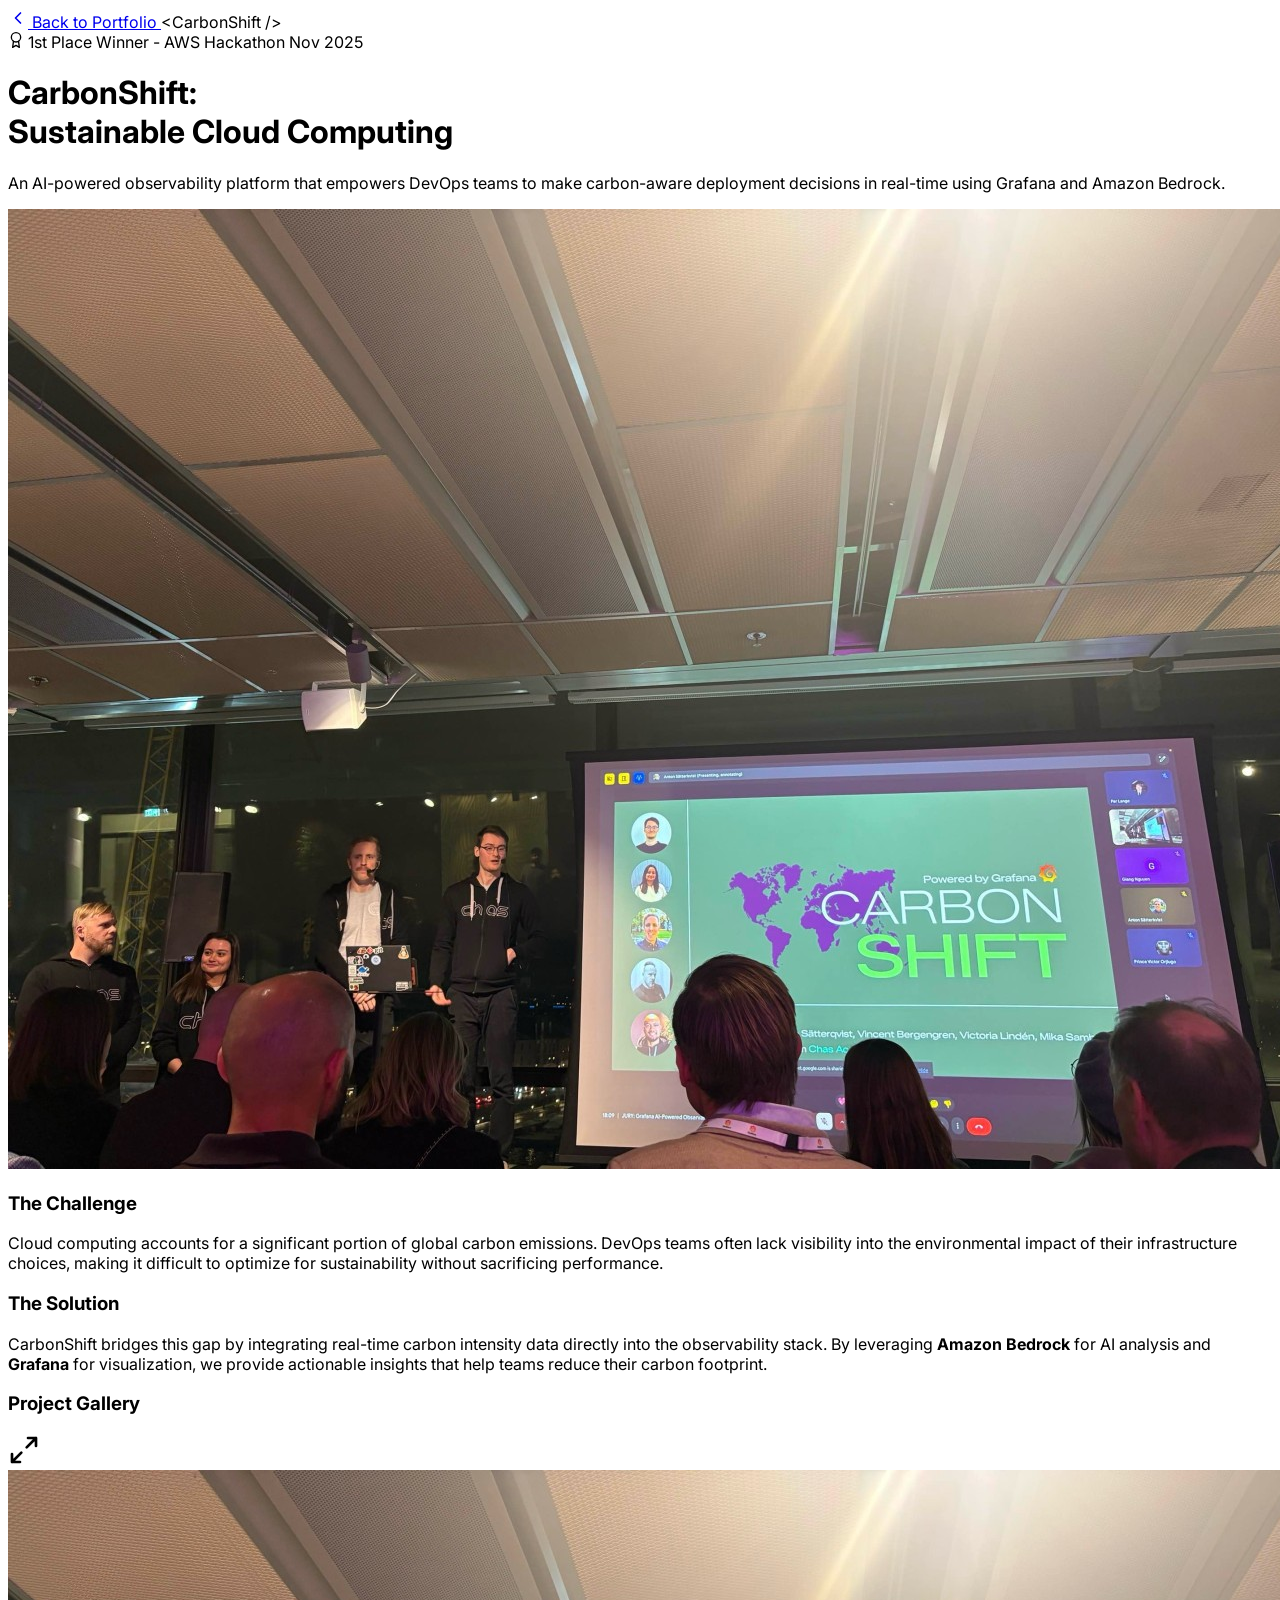
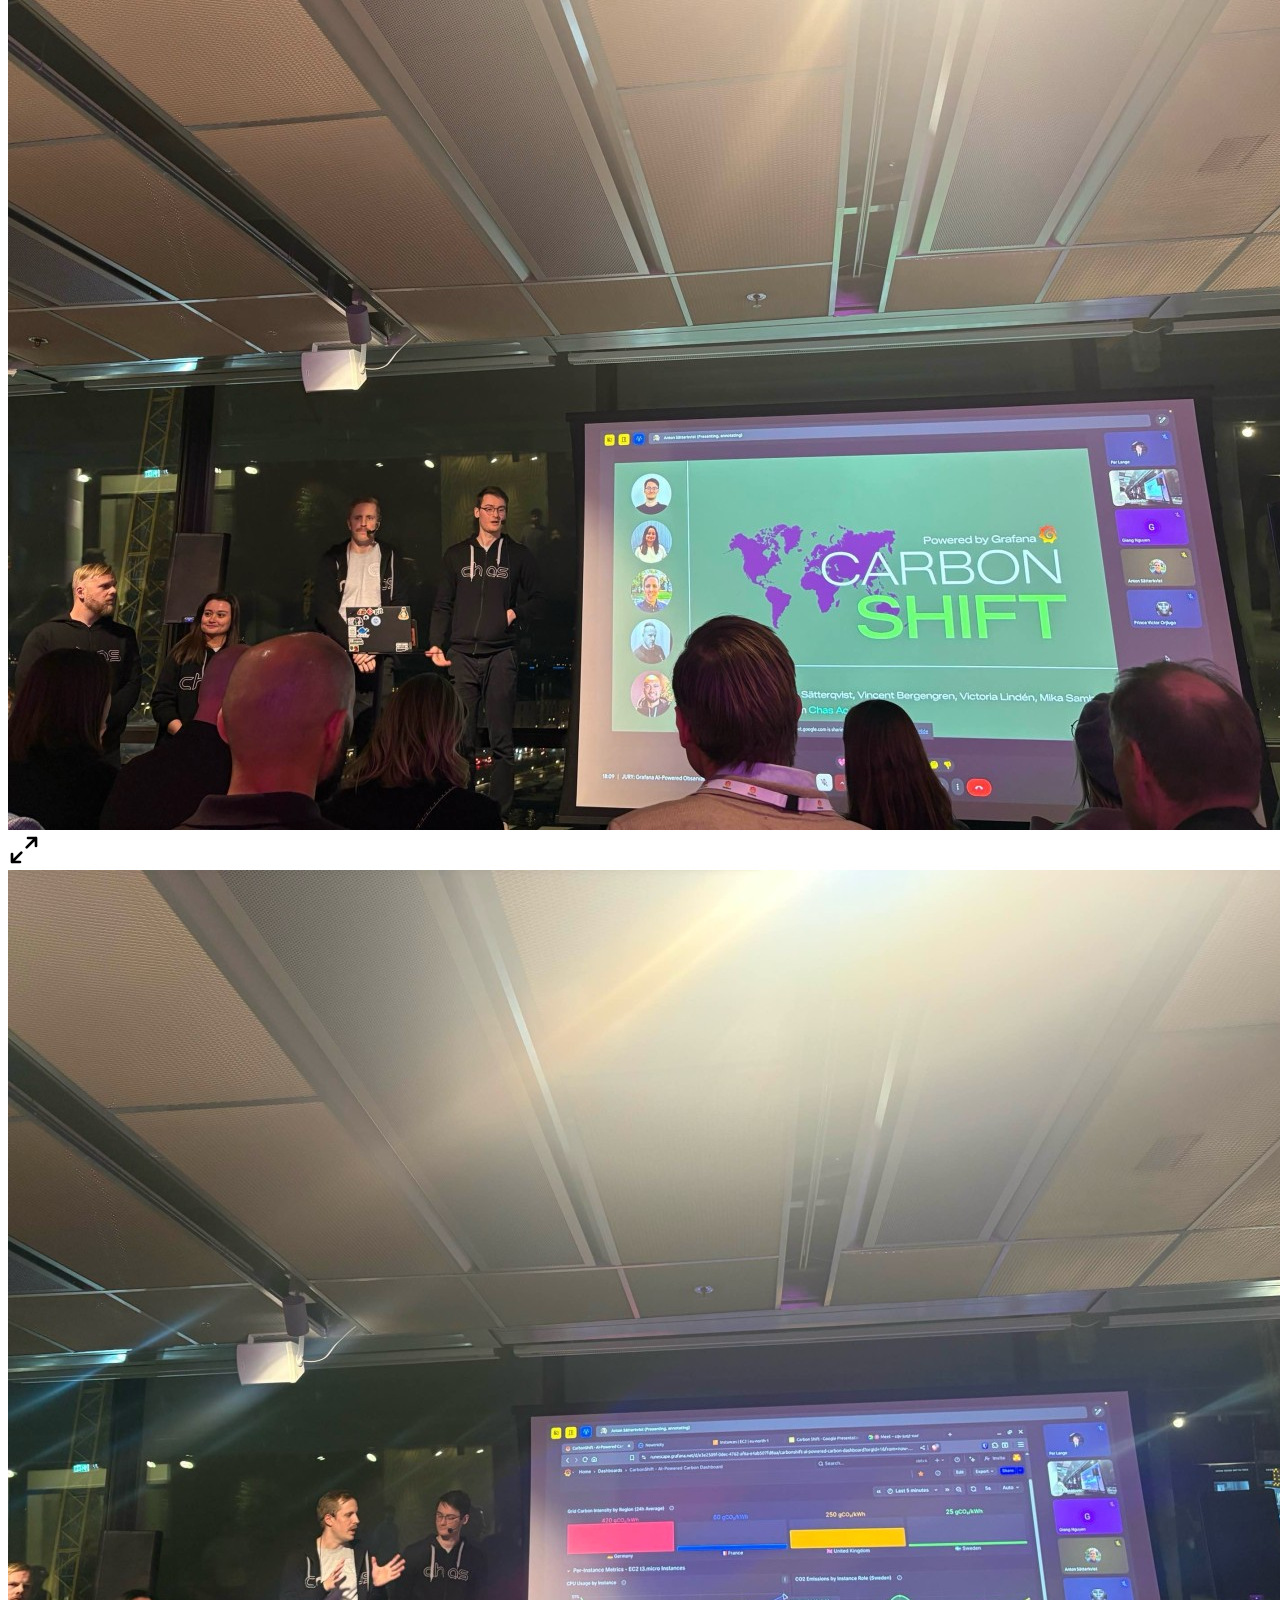
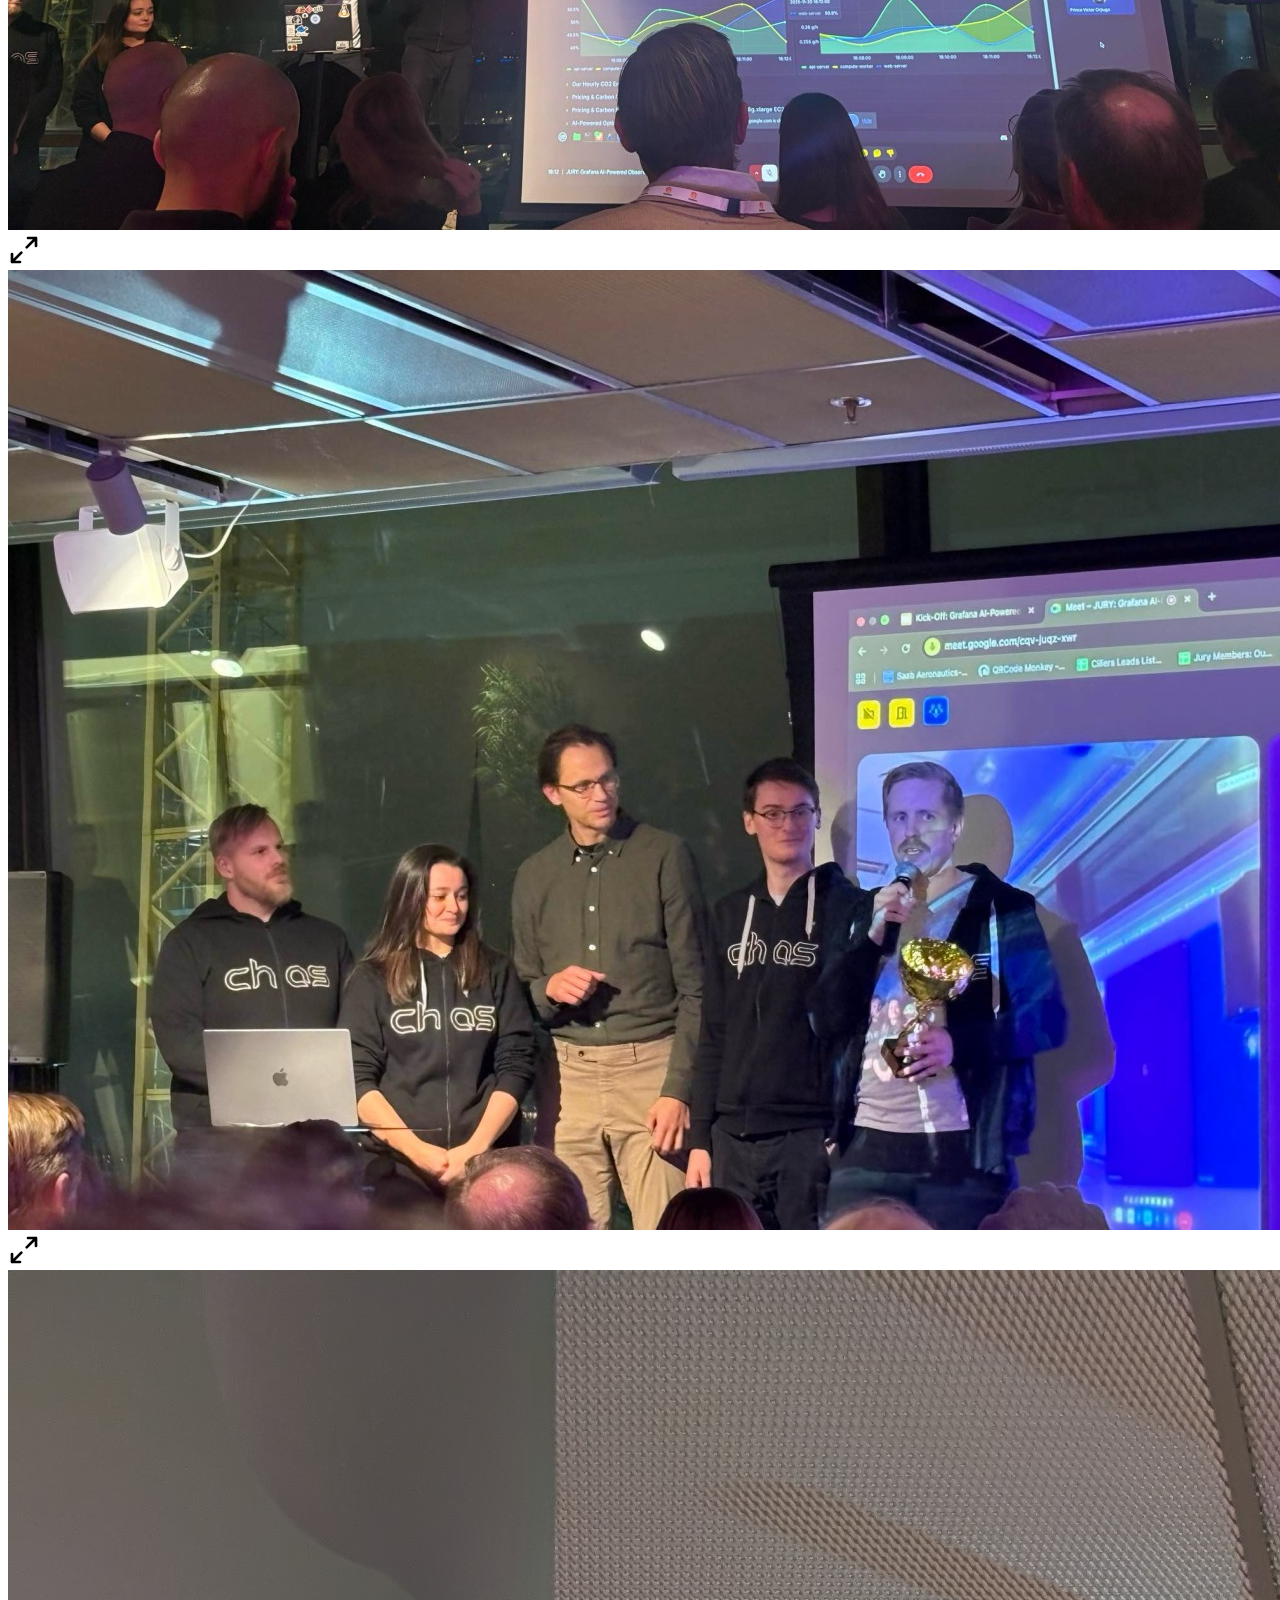
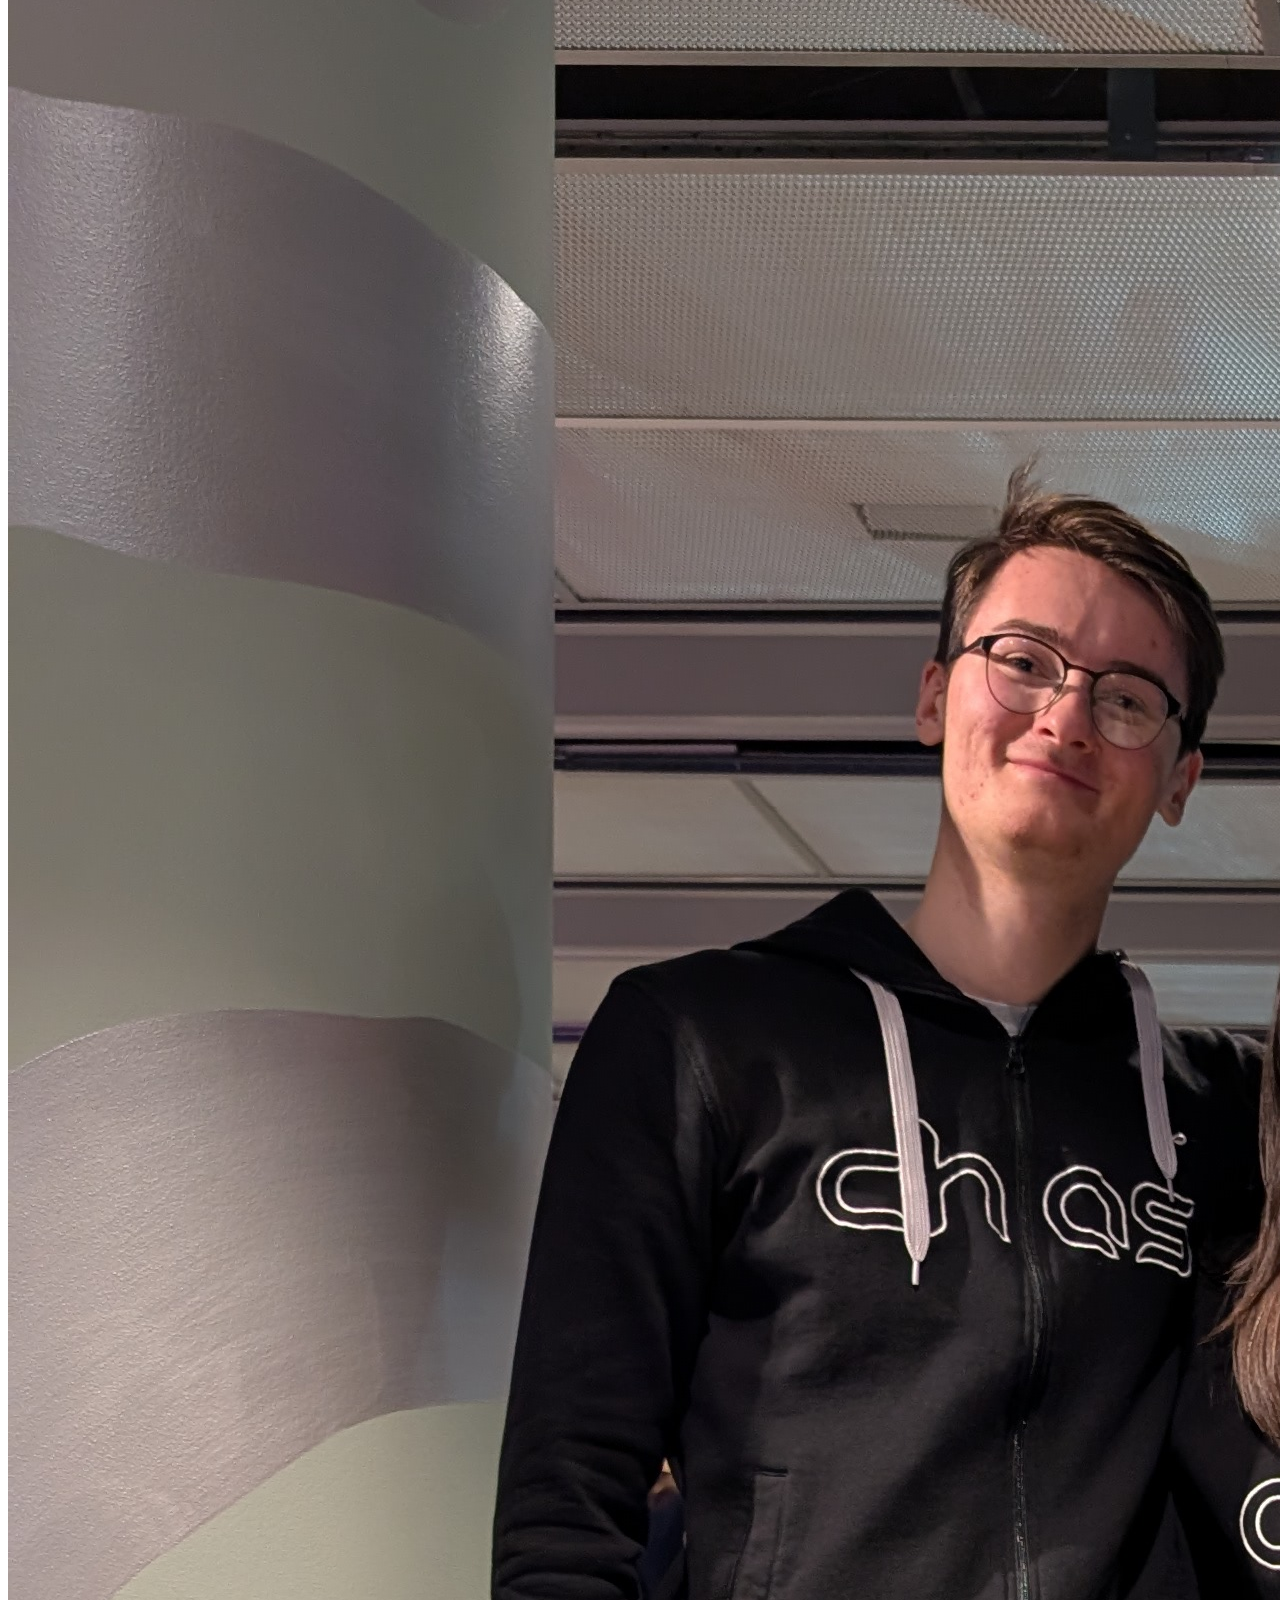
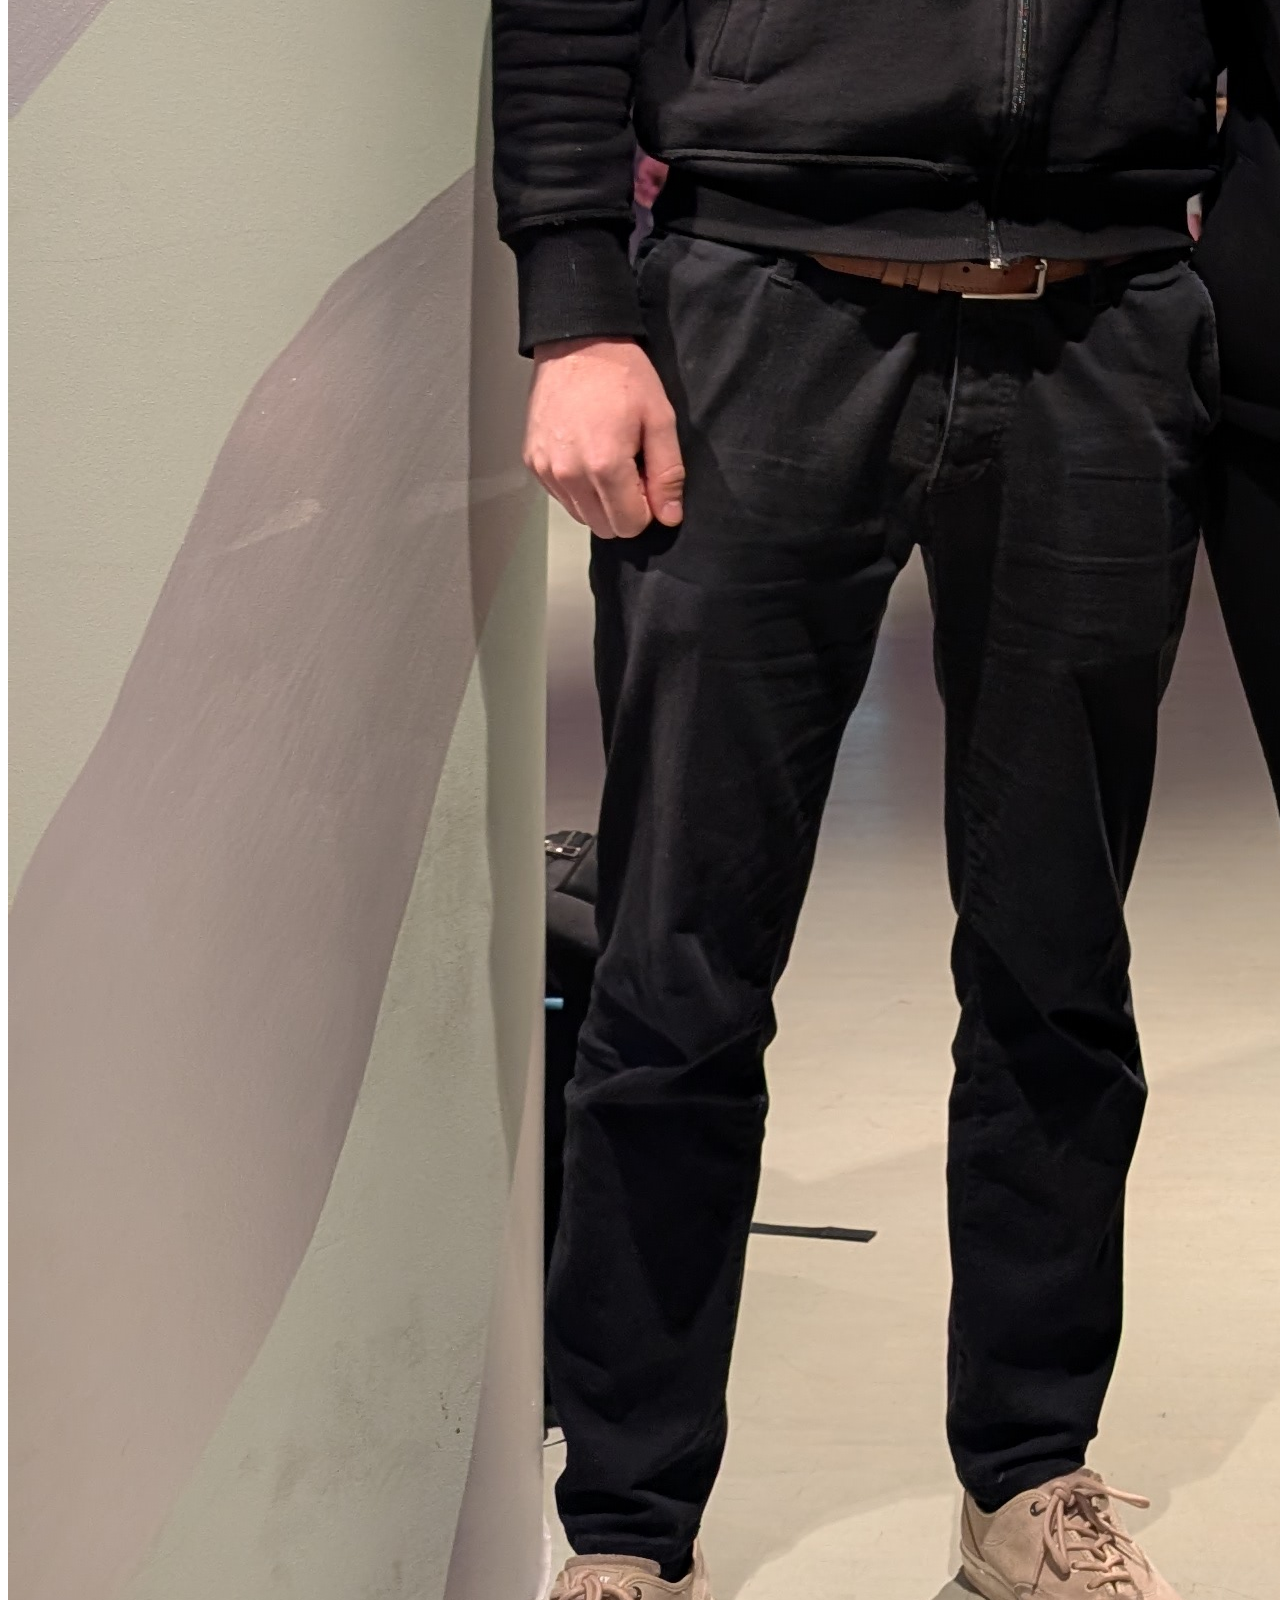
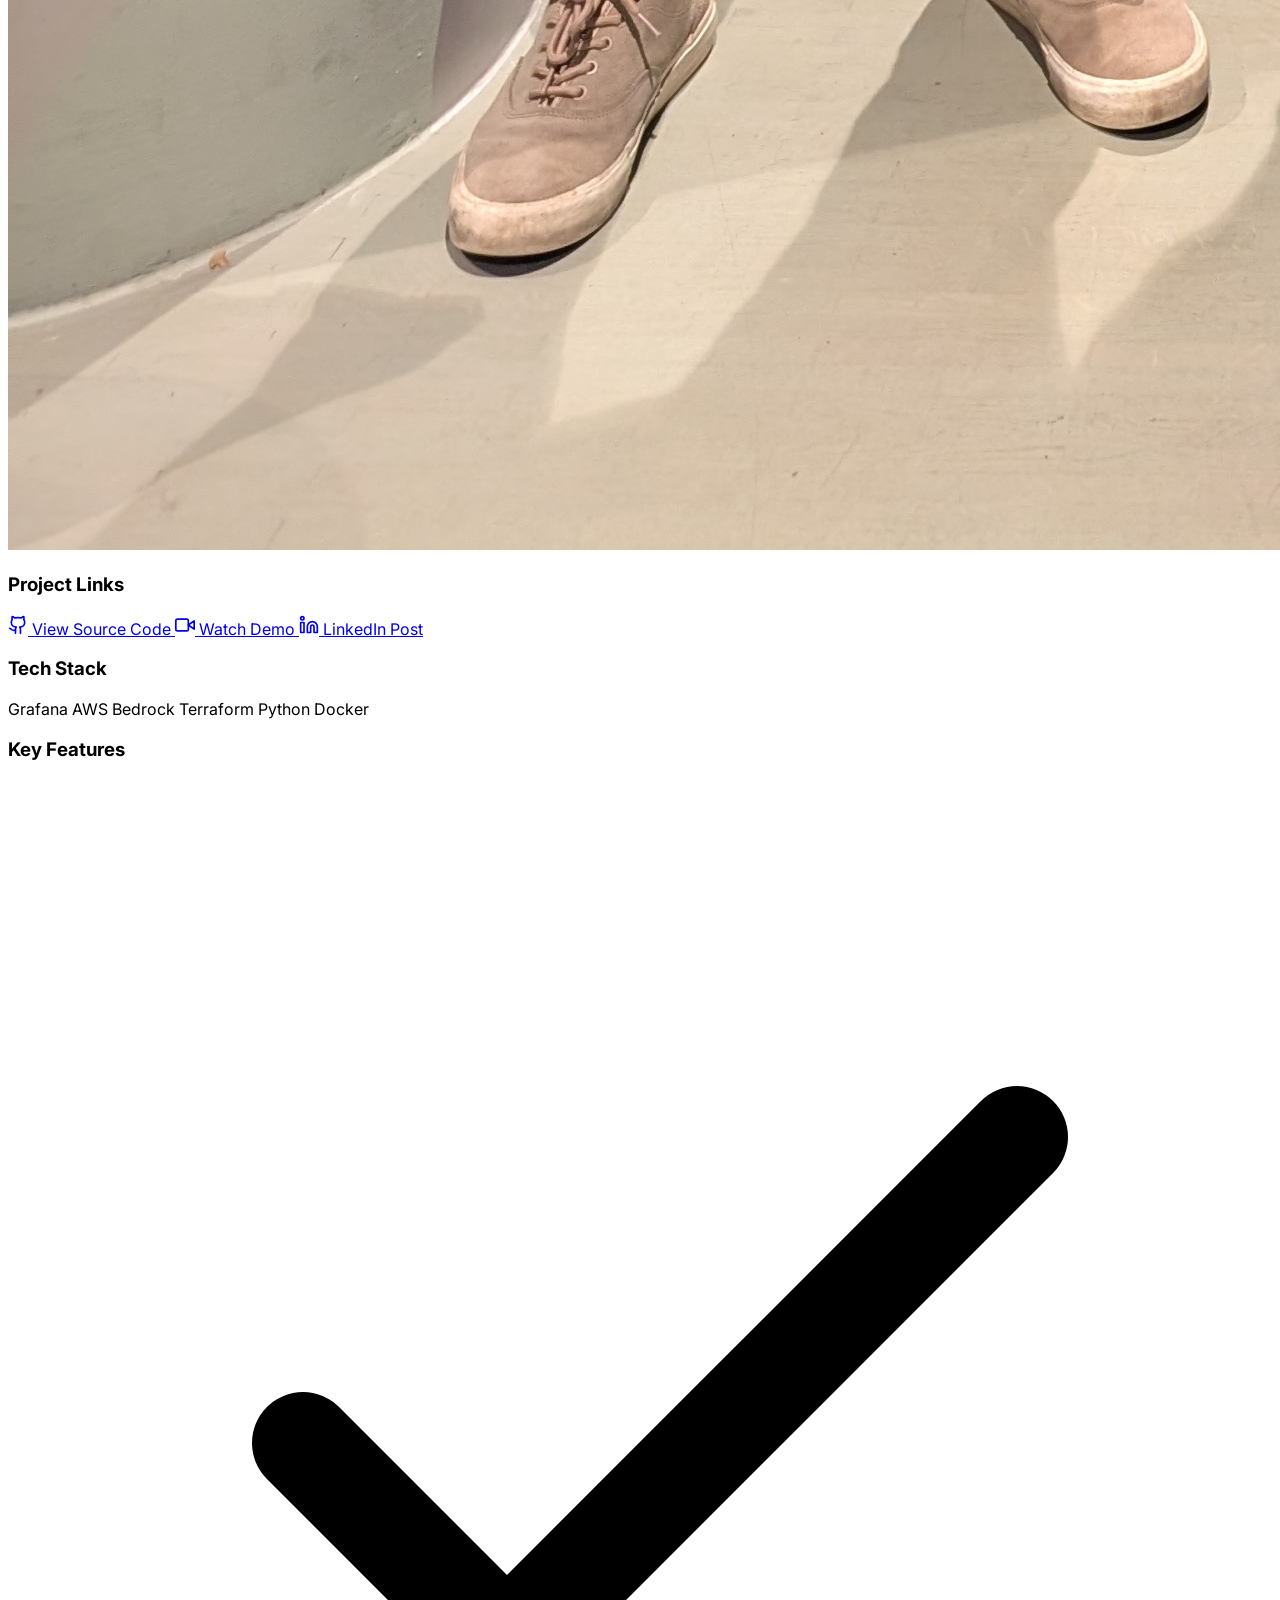
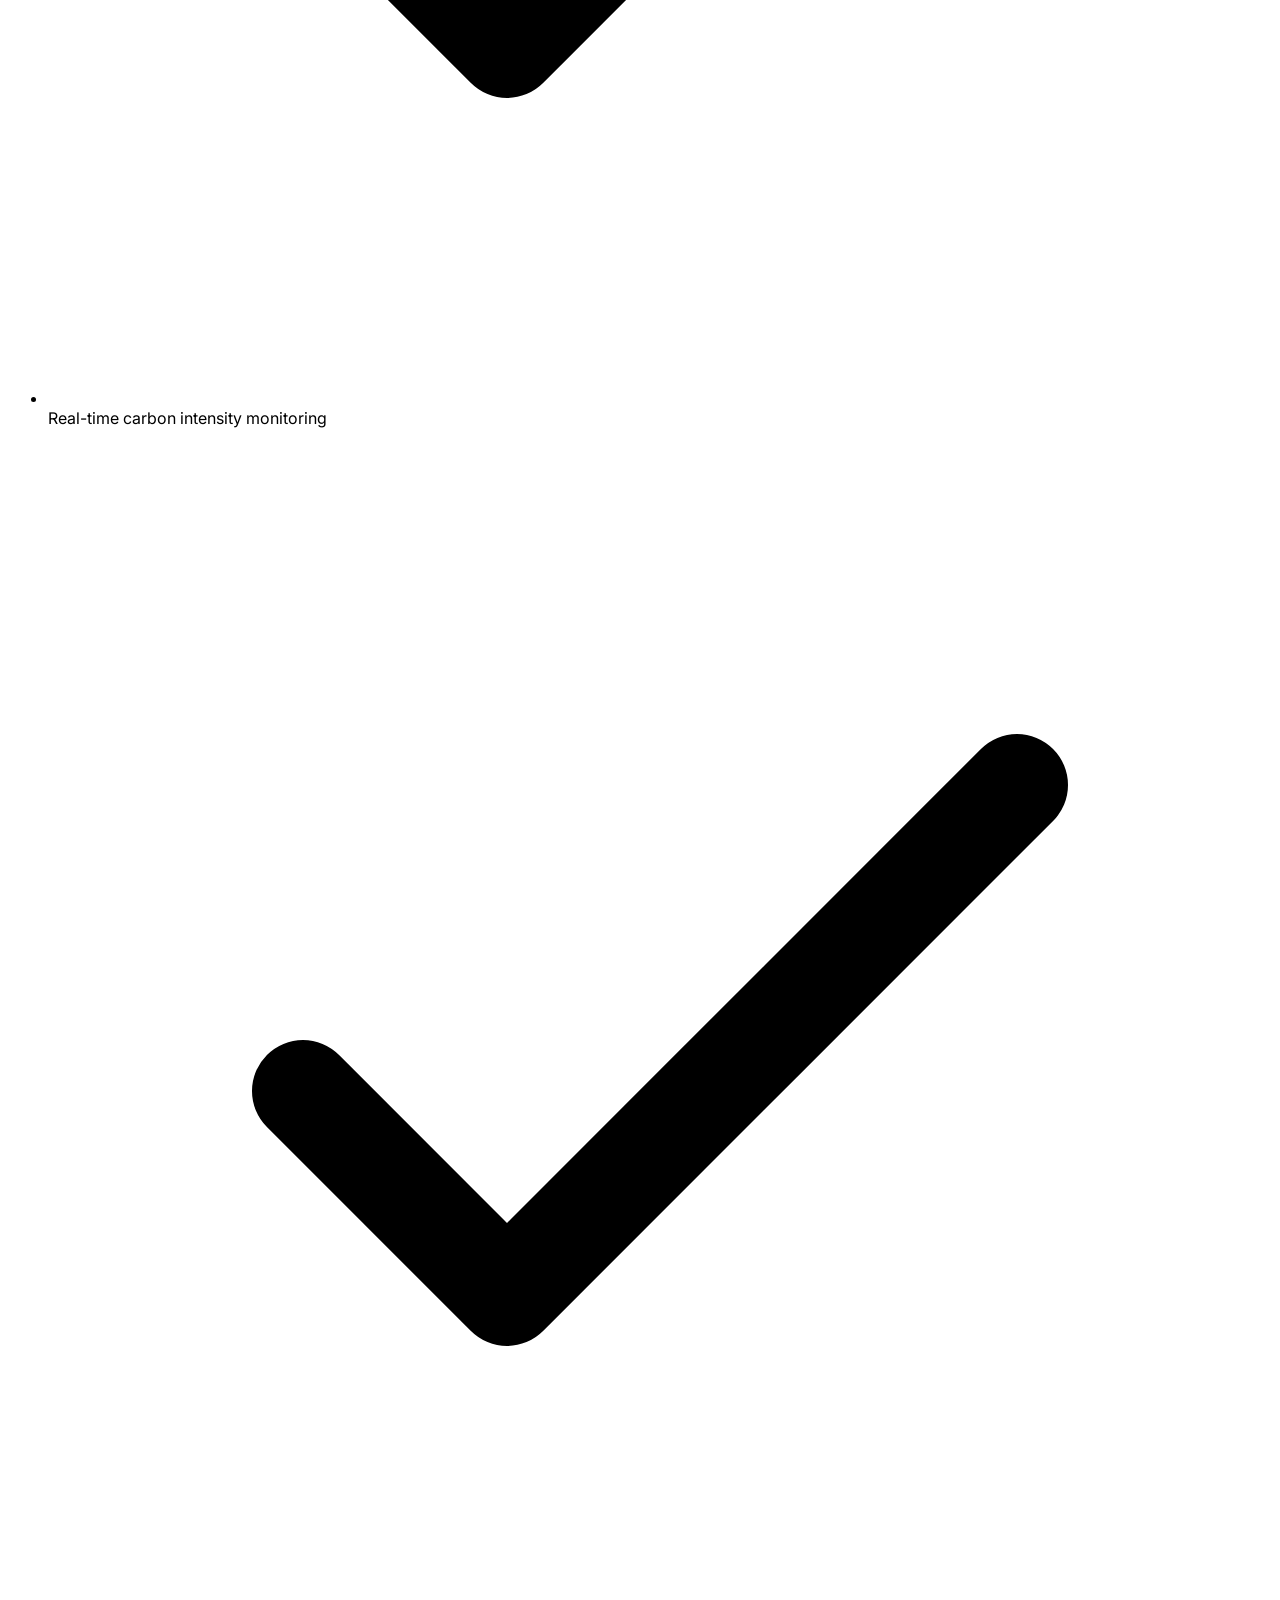
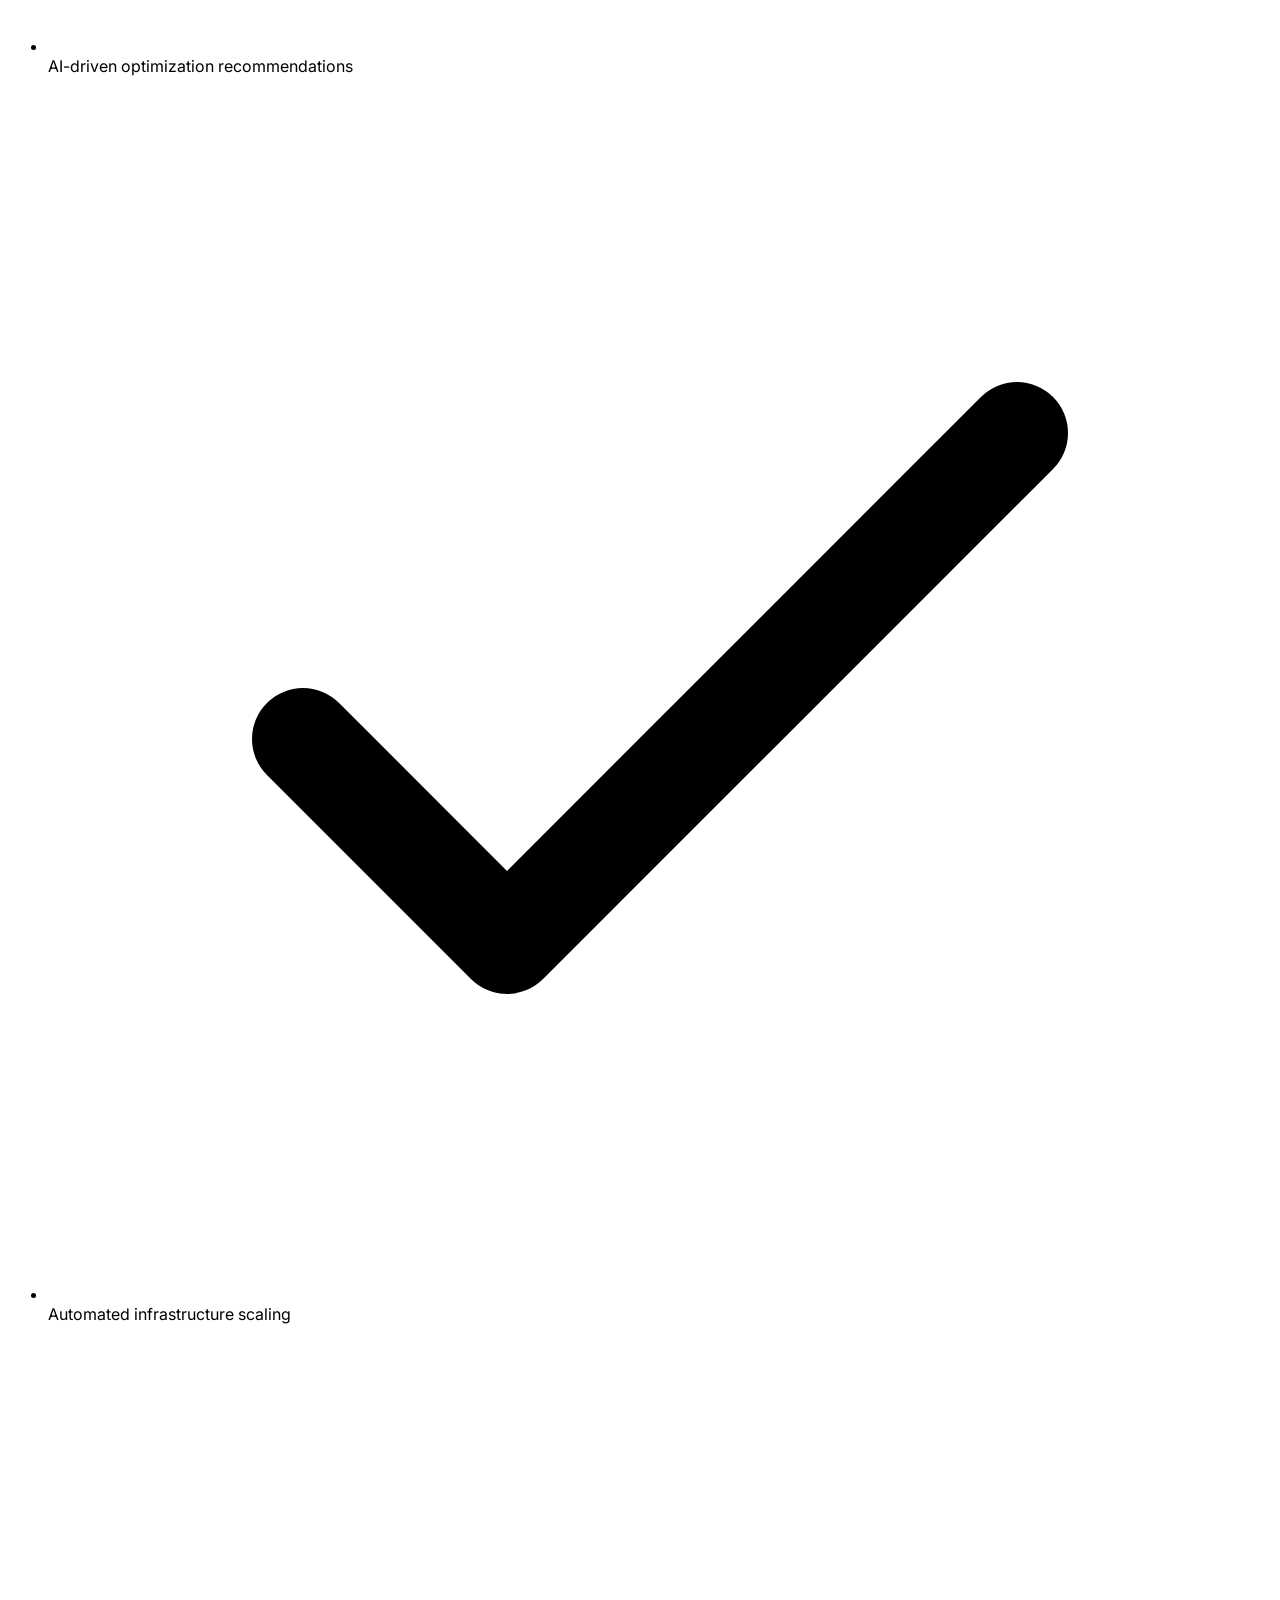
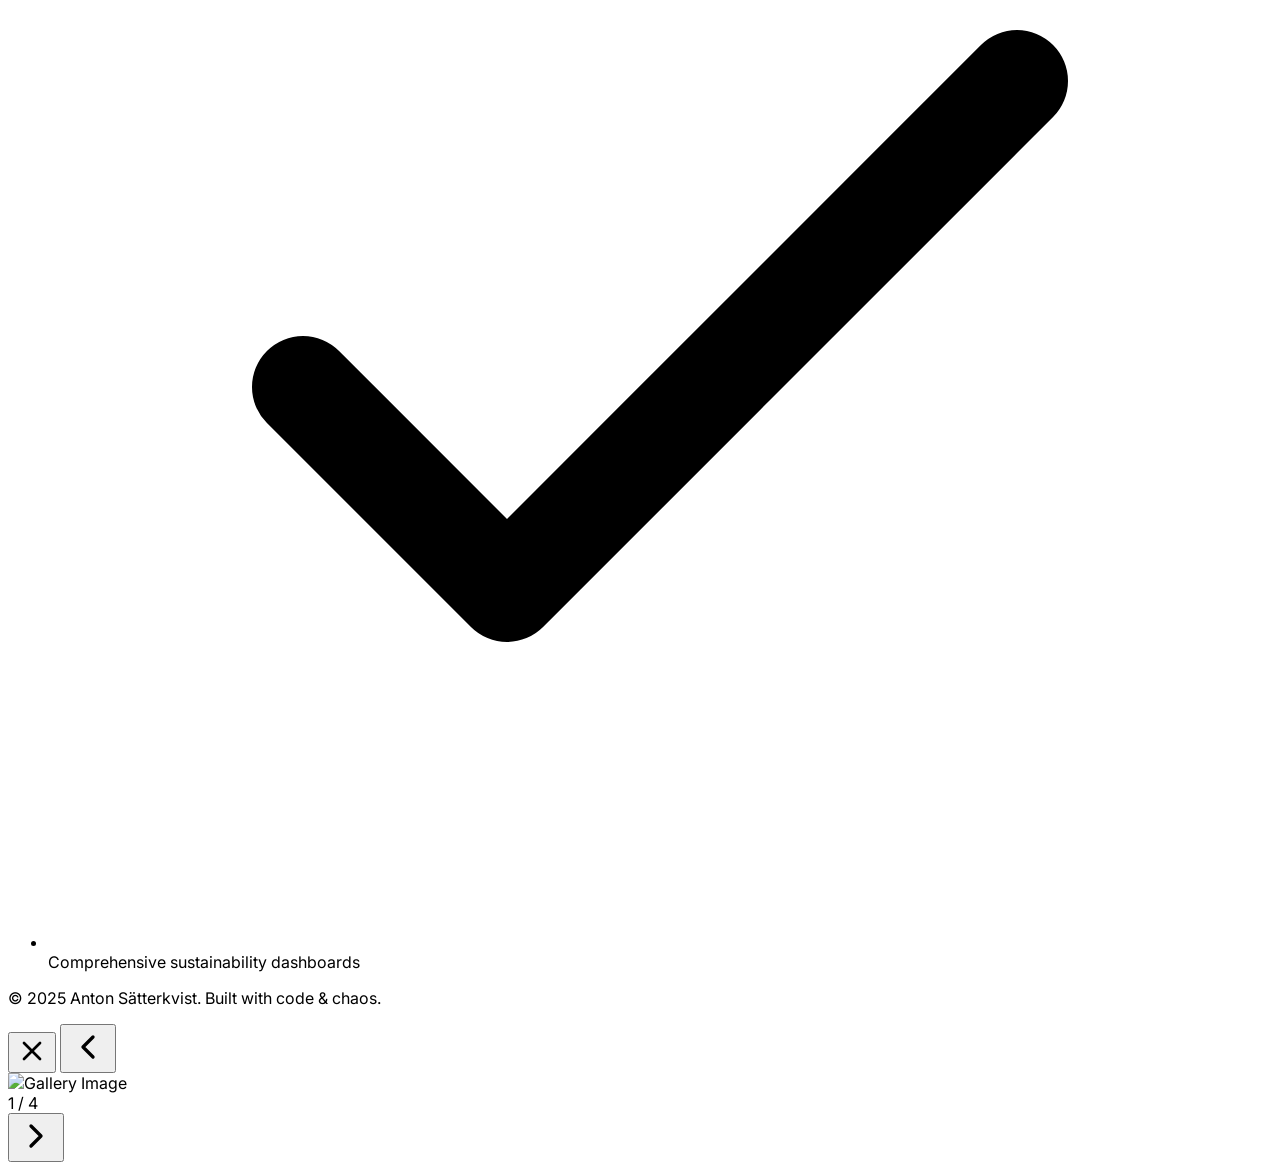
==== carbon-shift.html @ e0a108bb "small change" ====
<!DOCTYPE html>
<html lang="en" class="scroll-smooth">
<head>
    <meta charset="UTF-8">
    <meta name="viewport" content="width=device-width, initial-scale=1.0">
    <link rel="preconnect" href="https://fonts.googleapis.com">
    <link rel="preconnect" href="https://fonts.gstatic.com" crossorigin>
    <link href="https://fonts.googleapis.com/css2?family=Inter:wght@300;400;500;600;700;800&family=JetBrains+Mono:wght@400;700&display=swap" rel="stylesheet">
    <link rel="icon" href="assets/favicon.ico" type="image/x-icon">
    <title>CarbonShift | Project Details</title>
    <script src="https://cdn.tailwindcss.com"></script>
    <script>
        tailwind.config = {
            theme: {
                extend: {
                    fontFamily: {
                        sans: ['Inter', 'sans-serif'],
                        mono: ['JetBrains Mono', 'monospace'],
                    },
                    animation: {
                        'fade-in': 'fadeIn 0.5s ease-out forwards',
                    },
                    keyframes: {
                        fadeIn: {
                            '0%': { opacity: '0', transform: 'translateY(10px)' },
                            '100%': { opacity: '1', transform: 'translateY(0)' },
                        }
                    }
                }
            }
        }
    </script>
    <link rel="stylesheet" href="styles.css">
</head>
<body class="bg-slate-950 text-slate-200 font-sans antialiased selection:bg-cyan-500/30">

    <!-- Navigation -->
    <nav class="fixed top-0 w-full z-50 transition-all duration-300">
        <div class="absolute inset-0 bg-slate-950/80 backdrop-blur-md border-b border-white/5"></div>
        <div class="container mx-auto px-6 py-4 relative flex justify-between items-center">
            <a href="index.html" class="flex items-center gap-2 text-slate-400 hover:text-white transition-colors group">
                <svg xmlns="http://www.w3.org/2000/svg" width="20" height="20" viewBox="0 0 24 24" fill="none" stroke="currentColor" stroke-width="2" stroke-linecap="round" stroke-linejoin="round" class="group-hover:-translate-x-1 transition-transform"><path d="m15 18-6-6 6-6"/></svg>
                Back to Portfolio
            </a>
            <span class="text-xl font-bold tracking-tight text-white font-mono">&lt;CarbonShift /&gt;</span>
        </div>
    </nav>

    <main class="pt-32 pb-24">
        <div class="container mx-auto px-6">
            
            <!-- Header -->
            <div class="max-w-4xl mx-auto mb-16 animate-fade-in">
                <div class="flex flex-wrap items-center gap-4 mb-6">
                    <span class="px-4 py-1.5 bg-yellow-500/10 text-yellow-500 border border-yellow-500/20 rounded-full text-sm font-bold flex items-center gap-2">
                        <svg xmlns="http://www.w3.org/2000/svg" width="16" height="16" viewBox="0 0 24 24" fill="none" stroke="currentColor" stroke-width="2" stroke-linecap="round" stroke-linejoin="round"><circle cx="12" cy="8" r="7"/><polyline points="8.21 13.89 7 23 12 20 17 23 15.79 13.88"/></svg>
                        1st Place Winner - AWS Hackathon
                    </span>
                    <span class="px-3 py-1.5 bg-cyan-500/10 text-cyan-400 border border-cyan-500/20 rounded-full text-sm font-mono">Nov 2025</span>
                </div>
                <h1 class="text-4xl md:text-6xl font-bold text-white mb-6 leading-tight">
                    CarbonShift: <br>
                    <span class="text-transparent bg-clip-text bg-gradient-to-r from-green-400 to-cyan-500">Sustainable Cloud Computing</span>
                </h1>
                <p class="text-xl text-slate-400 leading-relaxed">
                    An AI-powered observability platform that empowers DevOps teams to make carbon-aware deployment decisions in real-time using Grafana and Amazon Bedrock.
                </p>
            </div>

            <!-- Main Content Grid -->
            <div class="grid lg:grid-cols-3 gap-12 max-w-6xl mx-auto mb-24">
                
                <!-- Left Column: Details -->
                <div class="lg:col-span-2 space-y-12 animate-fade-in" style="animation-delay: 0.1s;">
                    
                    <!-- Main Image -->
                    <div class="rounded-2xl overflow-hidden border border-white/10 shadow-2xl bg-slate-900">
                        <img src="assets/carbon-shift-1.jpeg" alt="CarbonShift Dashboard" class="w-full h-auto">
                    </div>

                    <!-- The Problem & Solution -->
                    <div class="prose prose-invert prose-lg max-w-none">
                        <h3 class="text-2xl font-bold text-white mb-4">The Challenge</h3>
                        <p class="text-slate-400 mb-8">
                            Cloud computing accounts for a significant portion of global carbon emissions. DevOps teams often lack visibility into the environmental impact of their infrastructure choices, making it difficult to optimize for sustainability without sacrificing performance.
                        </p>

                        <h3 class="text-2xl font-bold text-white mb-4">The Solution</h3>
                        <p class="text-slate-400">
                            CarbonShift bridges this gap by integrating real-time carbon intensity data directly into the observability stack. By leveraging <strong>Amazon Bedrock</strong> for AI analysis and <strong>Grafana</strong> for visualization, we provide actionable insights that help teams reduce their carbon footprint.
                        </p>
                    </div>

                    <!-- Gallery -->
                    <div class="space-y-6">
                        <h3 class="text-2xl font-bold text-white">Project Gallery</h3>
                        <div class="grid md:grid-cols-2 gap-4">
                            <div class="rounded-xl overflow-hidden border border-white/10 bg-slate-900 group cursor-pointer relative" onclick="openLightbox(0)">
                                <div class="absolute inset-0 bg-slate-950/0 group-hover:bg-slate-950/20 transition-colors z-10 flex items-center justify-center">
                                    <svg xmlns="http://www.w3.org/2000/svg" width="32" height="32" viewBox="0 0 24 24" fill="none" stroke="currentColor" stroke-width="2" stroke-linecap="round" stroke-linejoin="round" class="text-white opacity-0 group-hover:opacity-100 transition-opacity transform scale-75 group-hover:scale-100"><path d="M15 3h6v6M9 21H3v-6M21 3l-7 7M3 21l7-7"/></svg>
                                </div>
                                <img src="assets/carbon-shift-1.jpeg" alt="CarbonShift Dashboard" class="w-full h-48 object-cover group-hover:scale-105 transition-transform duration-500">
                            </div>
                            <div class="rounded-xl overflow-hidden border border-white/10 bg-slate-900 group cursor-pointer relative" onclick="openLightbox(1)">
                                <div class="absolute inset-0 bg-slate-950/0 group-hover:bg-slate-950/20 transition-colors z-10 flex items-center justify-center">
                                    <svg xmlns="http://www.w3.org/2000/svg" width="32" height="32" viewBox="0 0 24 24" fill="none" stroke="currentColor" stroke-width="2" stroke-linecap="round" stroke-linejoin="round" class="text-white opacity-0 group-hover:opacity-100 transition-opacity transform scale-75 group-hover:scale-100"><path d="M15 3h6v6M9 21H3v-6M21 3l-7 7M3 21l7-7"/></svg>
                                </div>
                                <img src="assets/carbon-shift-2.jpeg" alt="CarbonShift Interface" class="w-full h-48 object-cover group-hover:scale-105 transition-transform duration-500">
                            </div>
                            <div class="rounded-xl overflow-hidden border border-white/10 bg-slate-900 group cursor-pointer relative" onclick="openLightbox(2)">
                                <div class="absolute inset-0 bg-slate-950/0 group-hover:bg-slate-950/20 transition-colors z-10 flex items-center justify-center">
                                    <svg xmlns="http://www.w3.org/2000/svg" width="32" height="32" viewBox="0 0 24 24" fill="none" stroke="currentColor" stroke-width="2" stroke-linecap="round" stroke-linejoin="round" class="text-white opacity-0 group-hover:opacity-100 transition-opacity transform scale-75 group-hover:scale-100"><path d="M15 3h6v6M9 21H3v-6M21 3l-7 7M3 21l7-7"/></svg>
                                </div>
                                <img src="assets/carbon-shift-3.jpeg" alt="CarbonShift Analytics" class="w-full h-48 object-cover group-hover:scale-105 transition-transform duration-500">
                            </div>
                            <div class="rounded-xl overflow-hidden border border-white/10 bg-slate-900 group cursor-pointer relative" onclick="openLightbox(3)">
                                <div class="absolute inset-0 bg-slate-950/0 group-hover:bg-slate-950/20 transition-colors z-10 flex items-center justify-center">
                                    <svg xmlns="http://www.w3.org/2000/svg" width="32" height="32" viewBox="0 0 24 24" fill="none" stroke="currentColor" stroke-width="2" stroke-linecap="round" stroke-linejoin="round" class="text-white opacity-0 group-hover:opacity-100 transition-opacity transform scale-75 group-hover:scale-100"><path d="M15 3h6v6M9 21H3v-6M21 3l-7 7M3 21l7-7"/></svg>
                                </div>
                                <img src="assets/carbon-shift-4.jpg" alt="CarbonShift Team" class="w-full h-48 object-cover group-hover:scale-105 transition-transform duration-500">
                            </div>
                        </div>
                    </div>
                </div>

                <!-- Right Column: Sidebar -->
                <div class="space-y-8 animate-fade-in" style="animation-delay: 0.2s;">
                    
                    <!-- Links Card -->
                    <div class="p-6 rounded-2xl bg-slate-900 border border-white/10">
                        <h3 class="text-lg font-bold text-white mb-4">Project Links</h3>
                        <div class="space-y-3">
                            <a href="https://github.com/AntonSatt/carbonswift" target="_blank" class="flex items-center gap-3 p-3 rounded-lg bg-white/5 hover:bg-white/10 transition-colors text-slate-300 hover:text-white">
                                <svg xmlns="http://www.w3.org/2000/svg" width="20" height="20" viewBox="0 0 24 24" fill="none" stroke="currentColor" stroke-width="2" stroke-linecap="round" stroke-linejoin="round"><path d="M15 22v-4a4.8 4.8 0 0 0-1-3.5c3 0 6-2 6-5.5.08-1.25-.27-2.48-1-3.5.28-1.15.28-2.35 0-3.5 0 0-1 0-3 1.5-2.64-.5-5.36-.5-8 0C6 2 5 2 5 2c-.3 1.15-.3 2.35 0 3.5A5.403 5.403 0 0 0 4 9c0 3.5 3 5.5 6 5.5-.39.49-.68 1.05-.85 1.65-.17.6-.22 1.23-.15 1.85v4"/><path d="M9 18c-4.51 2-5-2-7-2"/></svg>
                                <span class="font-medium">View Source Code</span>
                            </a>
                            <a href="https://www.youtube.com/watch?v=okWQFswGp1A" target="_blank" class="flex items-center gap-3 p-3 rounded-lg bg-red-500/10 hover:bg-red-500/20 transition-colors text-red-400 hover:text-red-300">
                                <svg xmlns="http://www.w3.org/2000/svg" width="20" height="20" viewBox="0 0 24 24" fill="none" stroke="currentColor" stroke-width="2" stroke-linecap="round" stroke-linejoin="round"><polygon points="23 7 16 12 23 17 23 7"/><rect x="1" y="5" width="15" height="14" rx="2" ry="2"/></svg>
                                <span class="font-medium">Watch Demo</span>
                            </a>
                            <a href="https://www.linkedin.com/posts/anton-satterkvist_grafana-aws-stockholm-activity-7397530767989305344-KSw9" target="_blank" class="flex items-center gap-3 p-3 rounded-lg bg-blue-500/10 hover:bg-blue-500/20 transition-colors text-blue-400 hover:text-blue-300">
                                <svg xmlns="http://www.w3.org/2000/svg" width="20" height="20" viewBox="0 0 24 24" fill="none" stroke="currentColor" stroke-width="2" stroke-linecap="round" stroke-linejoin="round"><path d="M16 8a6 6 0 0 1 6 6v7h-4v-7a2 2 0 0 0-2-2 2 2 0 0 0-2 2v7h-4v-7a6 6 0 0 1 6-6z"/><rect x="2" y="9" width="4" height="12"/><circle cx="4" cy="4" r="2"/></svg>
                                <span class="font-medium">LinkedIn Post</span>
                            </a>
                        </div>
                    </div>

                    <!-- Tech Stack -->
                    <div class="p-6 rounded-2xl bg-slate-900 border border-white/10">
                        <h3 class="text-lg font-bold text-white mb-4">Tech Stack</h3>
                        <div class="flex flex-wrap gap-2">
                            <span class="px-3 py-1 text-sm font-medium text-orange-300 bg-orange-950/30 border border-orange-500/20 rounded-full">Grafana</span>
                            <span class="px-3 py-1 text-sm font-medium text-cyan-300 bg-cyan-950/30 border border-cyan-500/20 rounded-full">AWS Bedrock</span>
                            <span class="px-3 py-1 text-sm font-medium text-purple-300 bg-purple-950/30 border border-purple-500/20 rounded-full">Terraform</span>
                            <span class="px-3 py-1 text-sm font-medium text-yellow-300 bg-yellow-950/30 border border-yellow-500/20 rounded-full">Python</span>
                            <span class="px-3 py-1 text-sm font-medium text-blue-300 bg-blue-950/30 border border-blue-500/20 rounded-full">Docker</span>
                        </div>
                    </div>

                    <!-- Key Features -->
                    <div class="p-6 rounded-2xl bg-slate-900 border border-white/10">
                        <h3 class="text-lg font-bold text-white mb-4">Key Features</h3>
                        <ul class="space-y-3 text-slate-400 text-sm">
                            <li class="flex gap-3">
                                <svg class="w-5 h-5 text-green-400 shrink-0" fill="none" stroke="currentColor" viewBox="0 0 24 24"><path stroke-linecap="round" stroke-linejoin="round" stroke-width="2" d="M5 13l4 4L19 7"></path></svg>
                                Real-time carbon intensity monitoring
                            </li>
                            <li class="flex gap-3">
                                <svg class="w-5 h-5 text-green-400 shrink-0" fill="none" stroke="currentColor" viewBox="0 0 24 24"><path stroke-linecap="round" stroke-linejoin="round" stroke-width="2" d="M5 13l4 4L19 7"></path></svg>
                                AI-driven optimization recommendations
                            </li>
                            <li class="flex gap-3">
                                <svg class="w-5 h-5 text-green-400 shrink-0" fill="none" stroke="currentColor" viewBox="0 0 24 24"><path stroke-linecap="round" stroke-linejoin="round" stroke-width="2" d="M5 13l4 4L19 7"></path></svg>
                                Automated infrastructure scaling
                            </li>
                            <li class="flex gap-3">
                                <svg class="w-5 h-5 text-green-400 shrink-0" fill="none" stroke="currentColor" viewBox="0 0 24 24"><path stroke-linecap="round" stroke-linejoin="round" stroke-width="2" d="M5 13l4 4L19 7"></path></svg>
                                Comprehensive sustainability dashboards
                            </li>
                        </ul>
                    </div>

                </div>
            </div>

        </div>
    </main>

    <footer class="py-8 border-t border-white/5 text-center text-slate-500 text-sm">
        <p>&copy; 2025 Anton Sätterkvist. Built with code & chaos.</p>
    </footer>

    <!-- Lightbox Modal -->
    <div id="lightbox" class="fixed inset-0 z-[100] bg-slate-950/95 hidden flex items-center justify-center opacity-0 transition-opacity duration-300 backdrop-blur-sm">
        <button onclick="closeLightbox()" class="absolute top-6 right-6 text-slate-400 hover:text-white transition-colors z-50">
            <svg xmlns="http://www.w3.org/2000/svg" width="32" height="32" viewBox="0 0 24 24" fill="none" stroke="currentColor" stroke-width="2" stroke-linecap="round" stroke-linejoin="round"><line x1="18" y1="6" x2="6" y2="18"></line><line x1="6" y1="6" x2="18" y2="18"></line></svg>
        </button>
        
        <button onclick="prevImage()" class="absolute left-4 md:left-8 text-slate-400 hover:text-white transition-colors p-2 hover:bg-white/10 rounded-full z-50">
            <svg xmlns="http://www.w3.org/2000/svg" width="40" height="40" viewBox="0 0 24 24" fill="none" stroke="currentColor" stroke-width="2" stroke-linecap="round" stroke-linejoin="round"><polyline points="15 18 9 12 15 6"></polyline></svg>
        </button>
        
        <div class="relative max-w-7xl max-h-[90vh] p-4">
            <img id="lightbox-img" src="" alt="Gallery Image" class="max-h-[85vh] max-w-full rounded-lg shadow-2xl object-contain">
            <div class="absolute bottom-0 left-0 right-0 text-center pb-4 pt-8 bg-gradient-to-t from-slate-950/80 to-transparent">
                <span id="current-index" class="text-white font-mono font-bold">1</span> <span class="text-slate-500 mx-2">/</span> <span id="total-images" class="text-slate-400 font-mono">4</span>
            </div>
        </div>
        
        <button onclick="nextImage()" class="absolute right-4 md:right-8 text-slate-400 hover:text-white transition-colors p-2 hover:bg-white/10 rounded-full z-50">
            <svg xmlns="http://www.w3.org/2000/svg" width="40" height="40" viewBox="0 0 24 24" fill="none" stroke="currentColor" stroke-width="2" stroke-linecap="round" stroke-linejoin="round"><polyline points="9 18 15 12 9 6"></polyline></svg>
        </button>
    </div>

    <script>
        const images = [
            'assets/carbon-shift-1.jpeg',
            'assets/carbon-shift-2.jpeg',
            'assets/carbon-shift-3.jpeg',
            'assets/carbon-shift-4.jpg'
        ];
        let currentIndex = 0;
        const lightbox = document.getElementById('lightbox');
        const lightboxImg = document.getElementById('lightbox-img');
        const currentIndexSpan = document.getElementById('current-index');
        const totalImagesSpan = document.getElementById('total-images');

        function openLightbox(index) {
            currentIndex = index;
            updateLightboxImage();
            lightbox.classList.remove('hidden');
            // Small delay to allow display:block to apply before opacity transition
            setTimeout(() => {
                lightbox.classList.remove('opacity-0');
            }, 10);
            document.body.style.overflow = 'hidden';
        }

        function closeLightbox() {
            lightbox.classList.add('opacity-0');
            setTimeout(() => {
                lightbox.classList.add('hidden');
            }, 300);
            document.body.style.overflow = 'auto';
        }

        function updateLightboxImage() {
            lightboxImg.src = images[currentIndex];
            currentIndexSpan.textContent = currentIndex + 1;
            totalImagesSpan.textContent = images.length;
        }

        function nextImage() {
            currentIndex = (currentIndex + 1) % images.length;
            updateLightboxImage();
        }

        function prevImage() {
            currentIndex = (currentIndex - 1 + images.length) % images.length;
            updateLightboxImage();
        }

        // Close on background click
        lightbox.addEventListener('click', (e) => {
            if (e.target === lightbox || e.target.closest('.max-w-7xl') === null && !e.target.closest('button')) {
                 // This logic is a bit tricky, simpler to just check if target is lightbox
            }
            if (e.target === lightbox) closeLightbox();
        });

        // Keyboard navigation
        document.addEventListener('keydown', (e) => {
            if (lightbox.classList.contains('hidden')) return;
            if (e.key === 'Escape') closeLightbox();
            if (e.key === 'ArrowRight') nextImage();
            if (e.key === 'ArrowLeft') prevImage();
        });
    </script>
</body>
</html>
---- styles.css ----
@import url('https://fonts.googleapis.com/css2?family=Inter:wght@300;400;500;600;700;800&family=JetBrains+Mono:wght@400;700&display=swap');

/* Custom Scrollbar */
::-webkit-scrollbar {
    width: 10px;
}

::-webkit-scrollbar-track {
    background: #0f172a;
}

::-webkit-scrollbar-thumb {
    background: #334155;
    border-radius: 5px;
}

::-webkit-scrollbar-thumb:hover {
    background: #475569;
}

/* Base Styles */
body {
    font-family: 'Inter', sans-serif;
    overflow-x: hidden;
}

/* Animations */
@keyframes fadeInUp {
    from {
        opacity: 0;
        transform: translateY(20px);
    }
    to {
        opacity: 1;
        transform: translateY(0);
    }
}

.fade-in-up {
    animation: fadeInUp 0.8s ease-out forwards;
    opacity: 0;
}

.delay-100 { animation-delay: 0.1s; }
.delay-200 { animation-delay: 0.2s; }
.delay-300 { animation-delay: 0.3s; }

/* Intersection Observer Animation Class */
.fade-in-on-scroll {
    opacity: 0;
    transform: translateY(30px);
    transition: opacity 0.8s ease-out, transform 0.8s ease-out;
}

.fade-in-on-scroll.is-visible {
    opacity: 1;
    transform: translateY(0);
}

/* Glassmorphism Utilities */
.glass {
    background: rgba(15, 23, 42, 0.6);
    backdrop-filter: blur(12px);
    -webkit-backdrop-filter: blur(12px);
    border: 1px solid rgba(255, 255, 255, 0.05);
}

/* Text Gradient Utilities */
.text-gradient {
    background: linear-gradient(to right, #22d3ee, #3b82f6);
    -webkit-background-clip: text;
    -webkit-text-fill-color: transparent;
    background-clip: text;
}

/* Custom Utilities */
.week-number {
    font-variant-numeric: tabular-nums;
}

/* Smooth scroll behavior */
html {
    scroll-behavior: smooth;
}
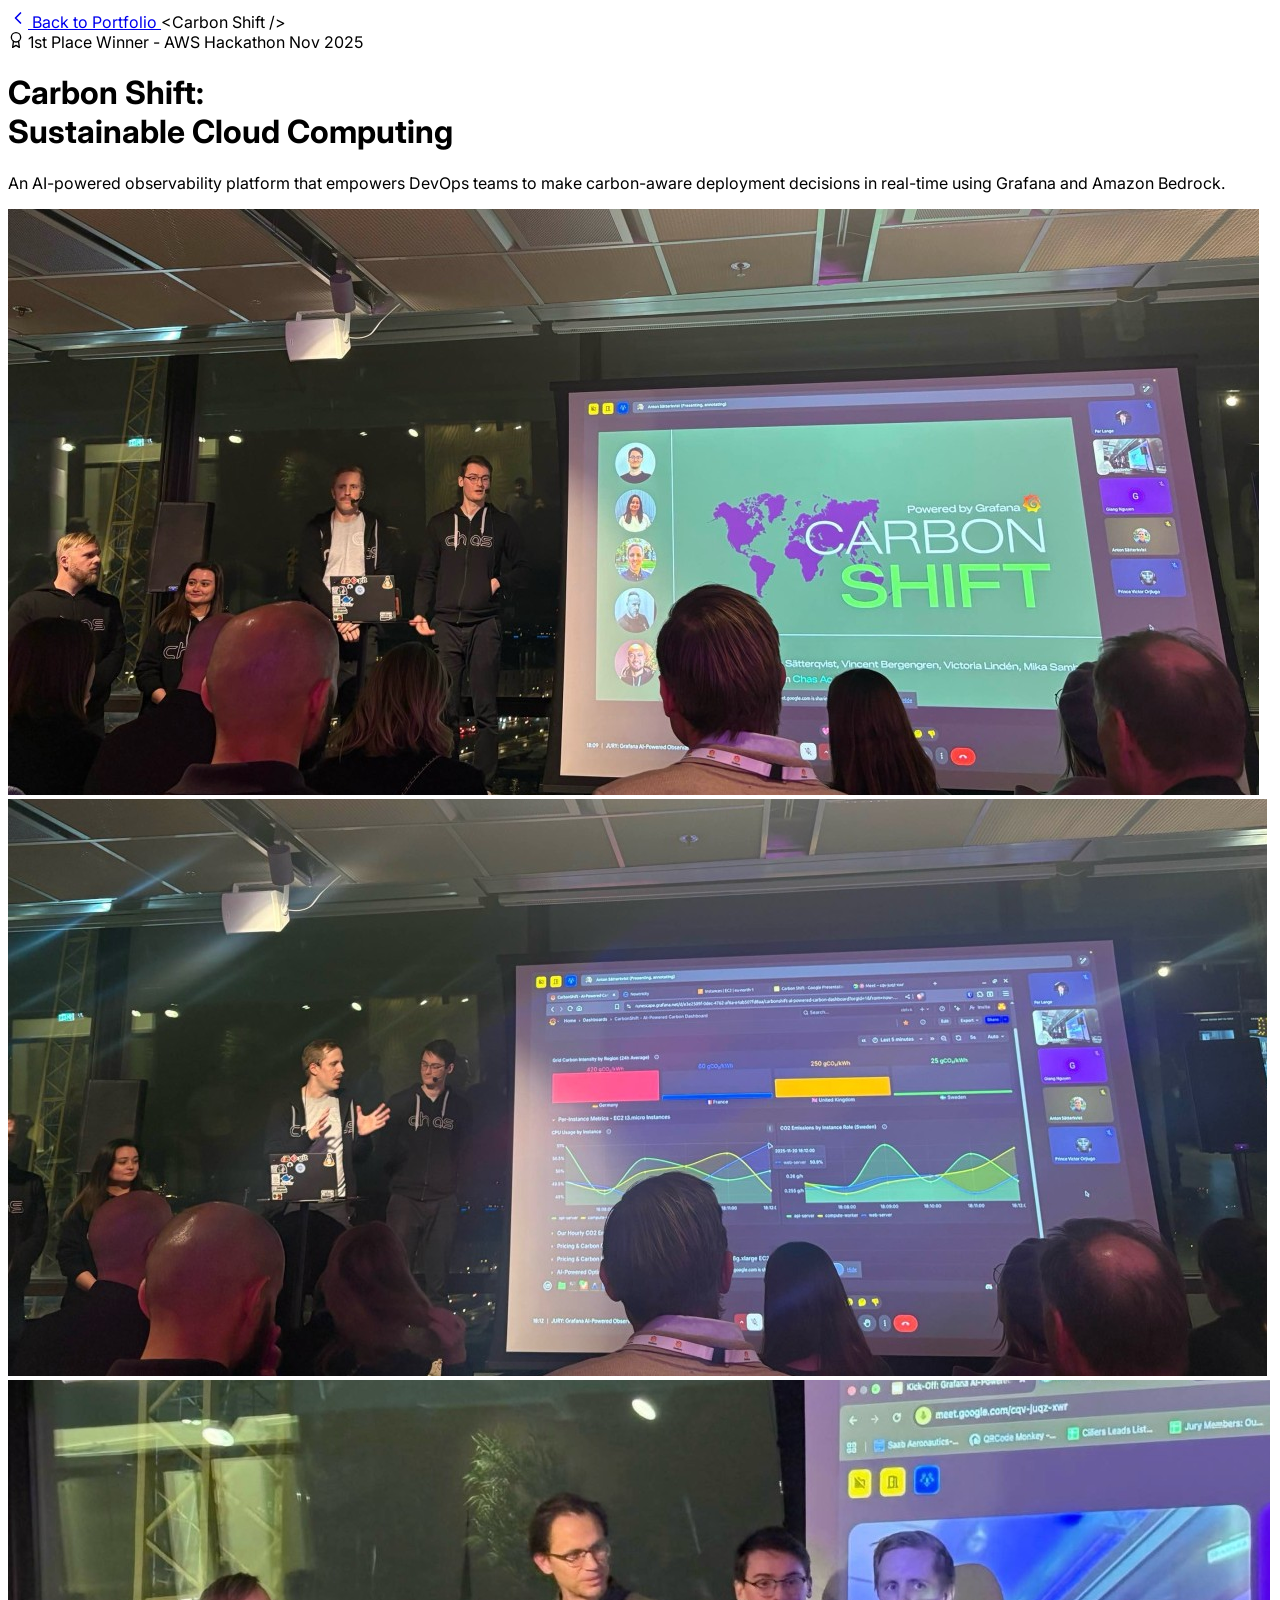
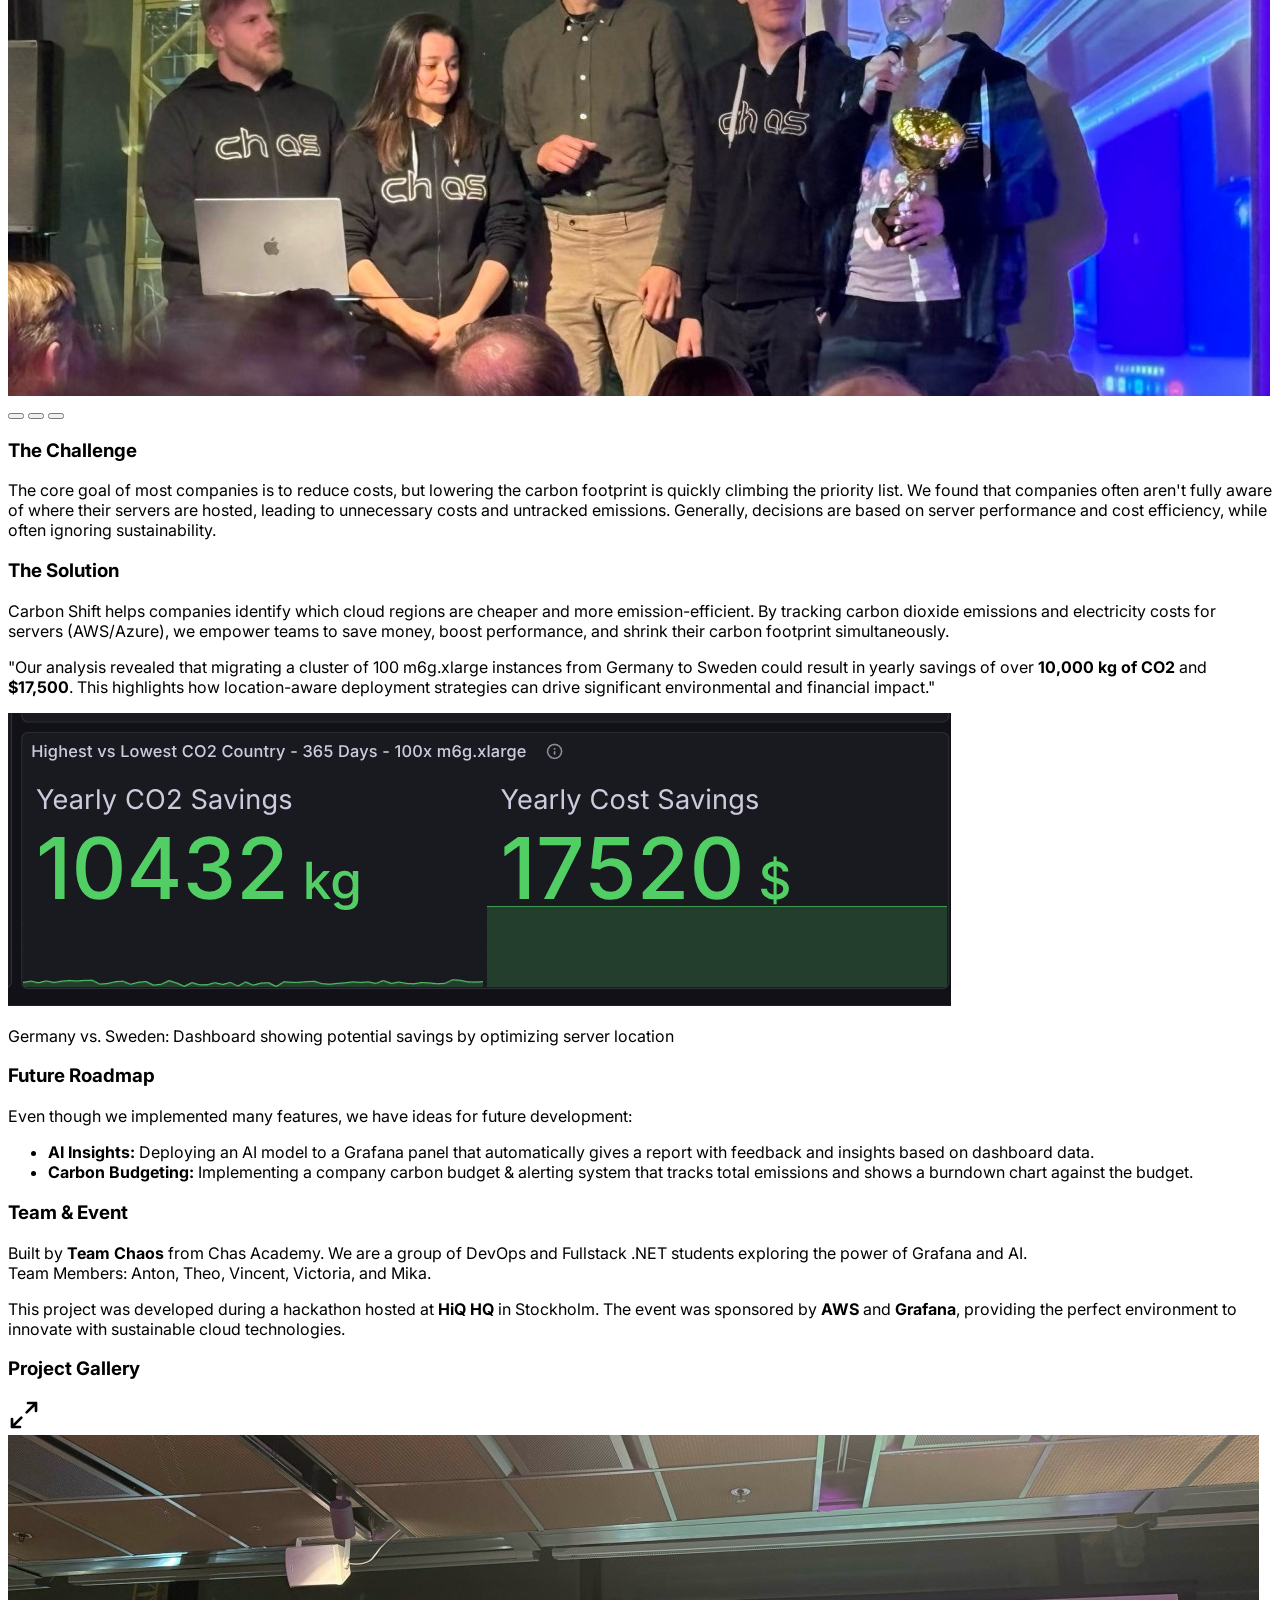
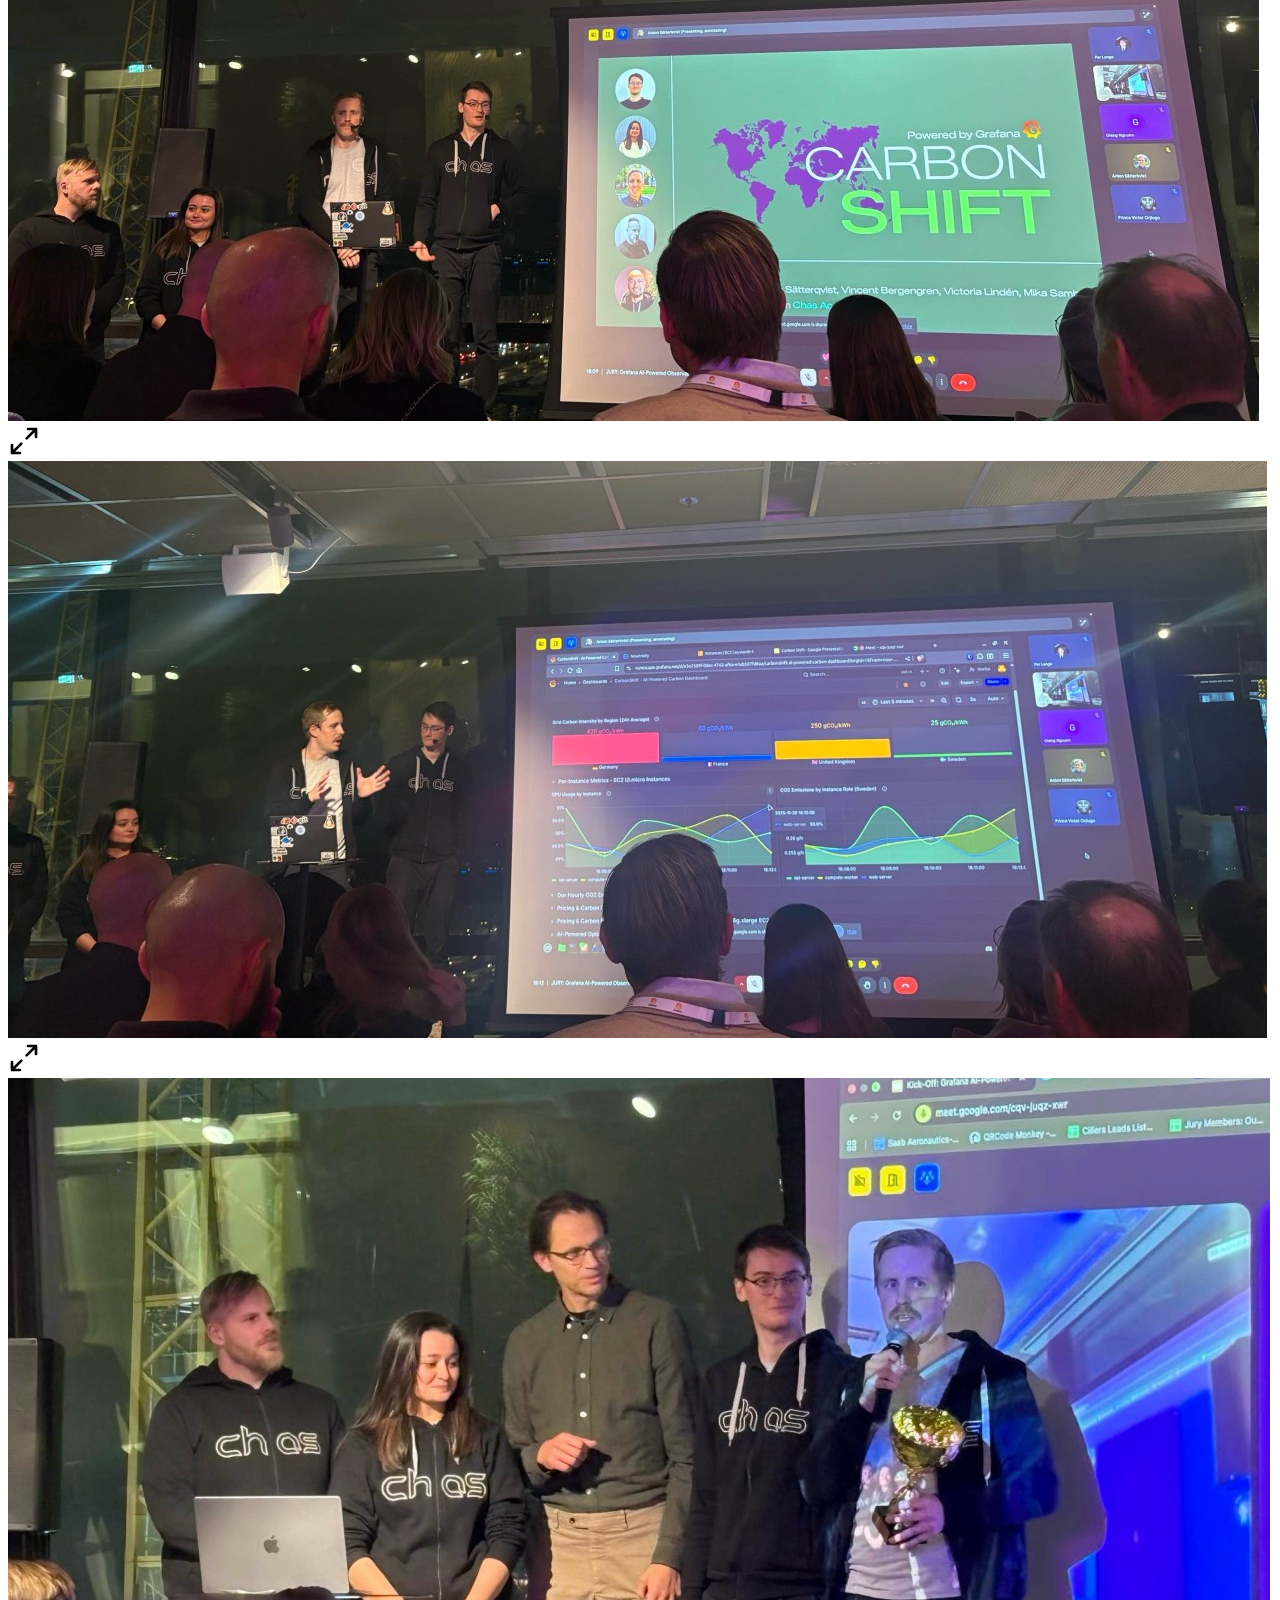
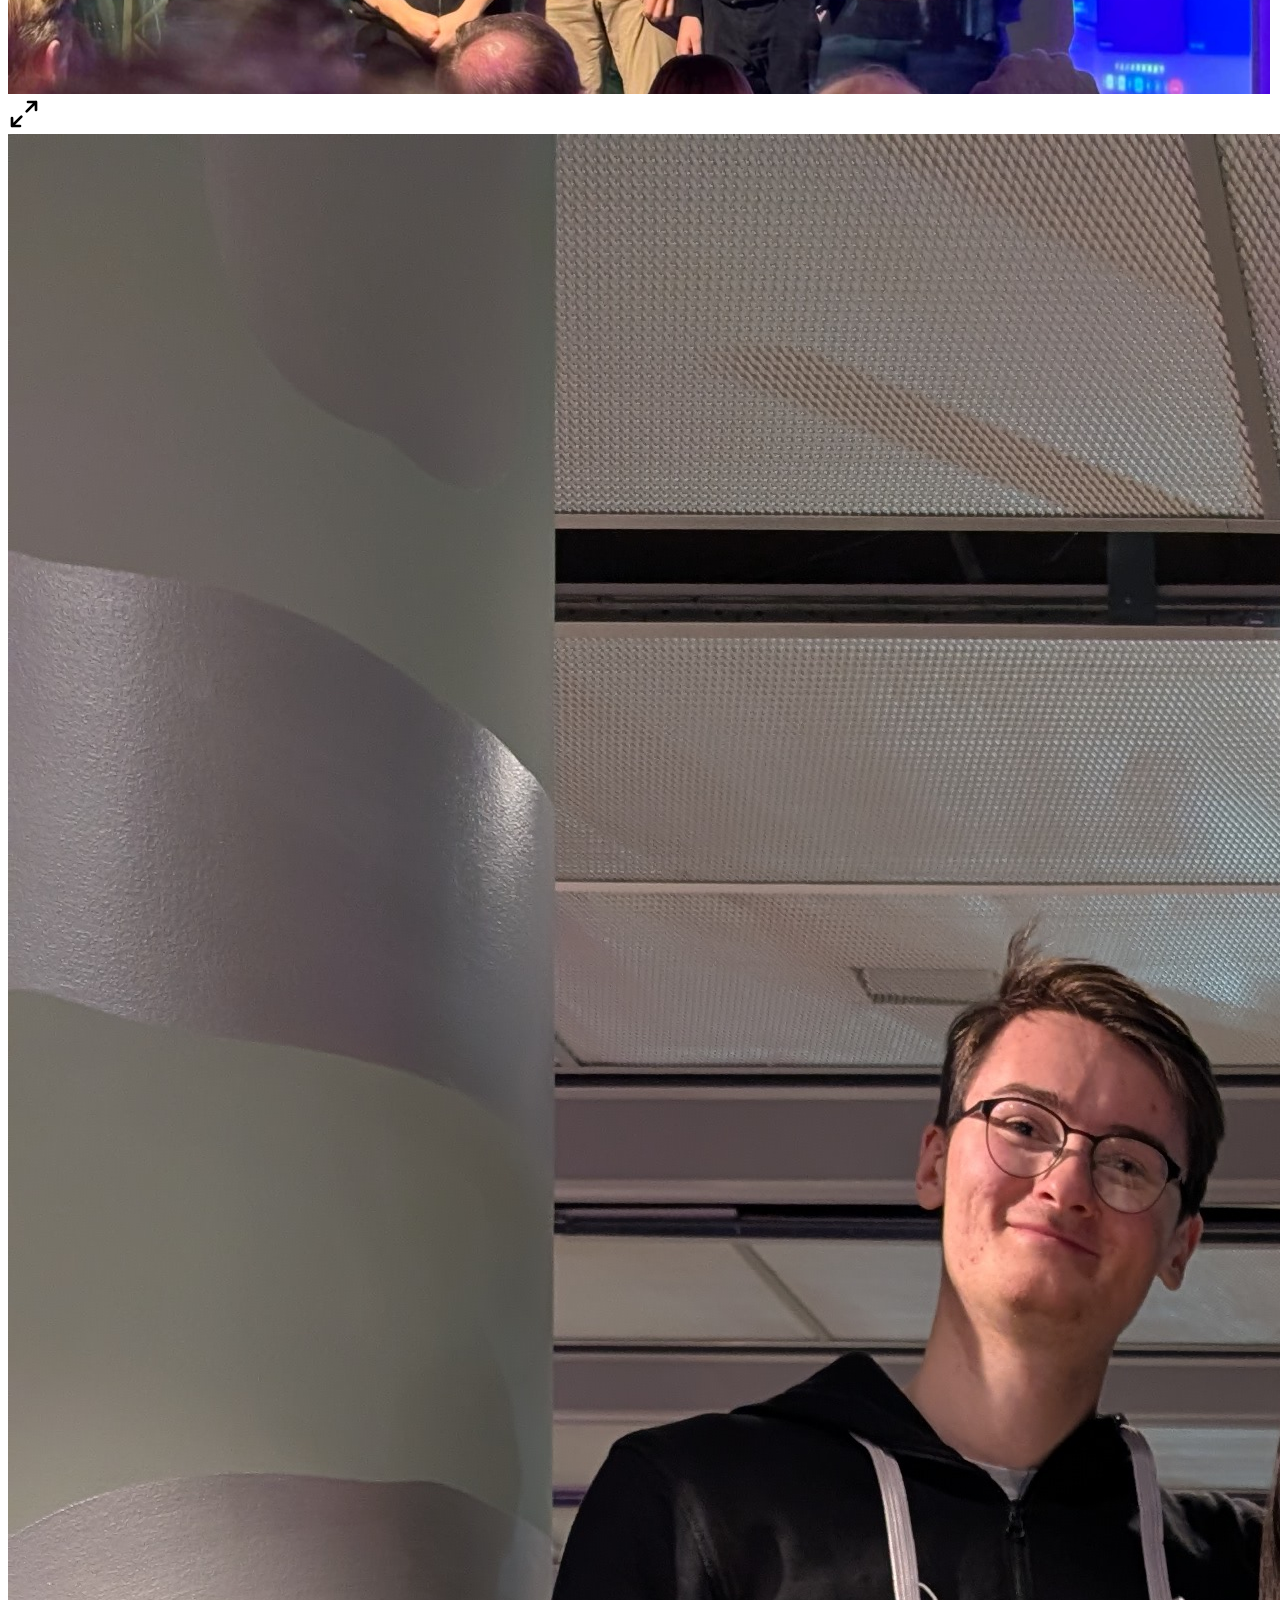
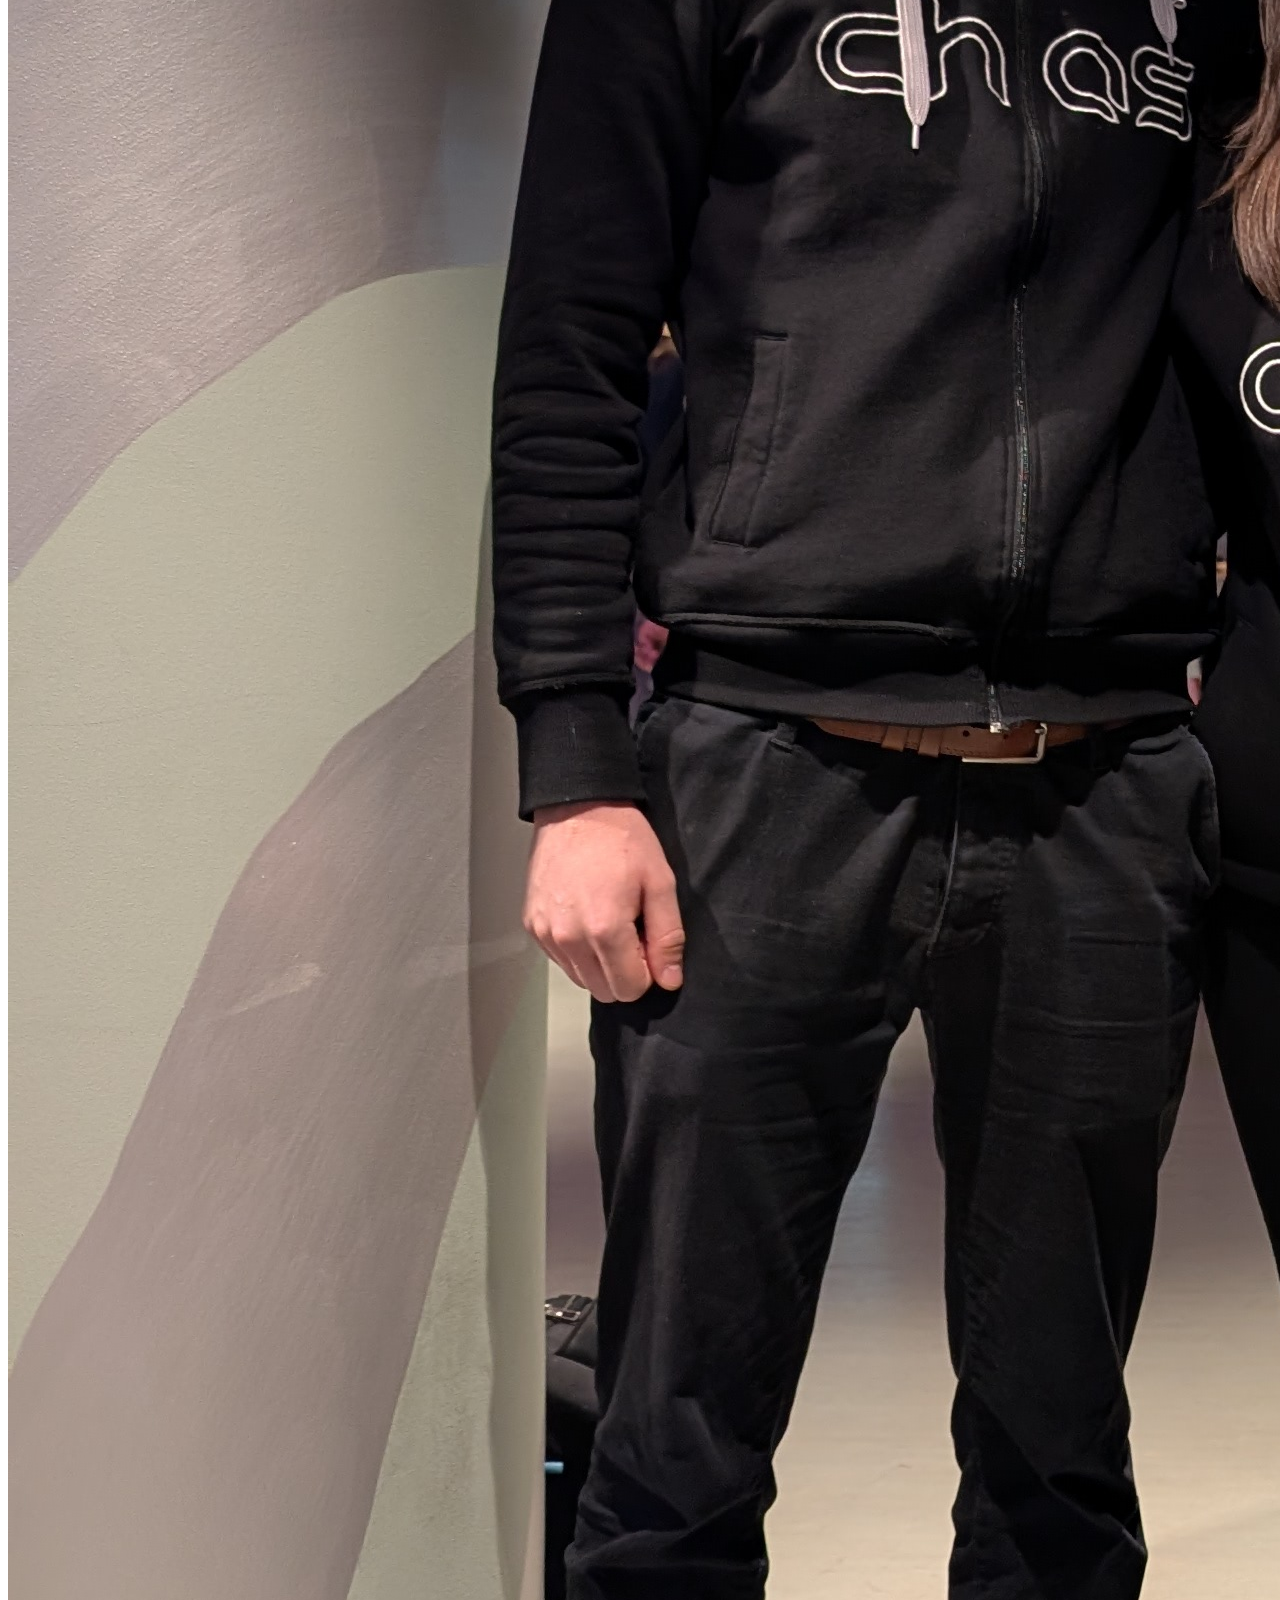
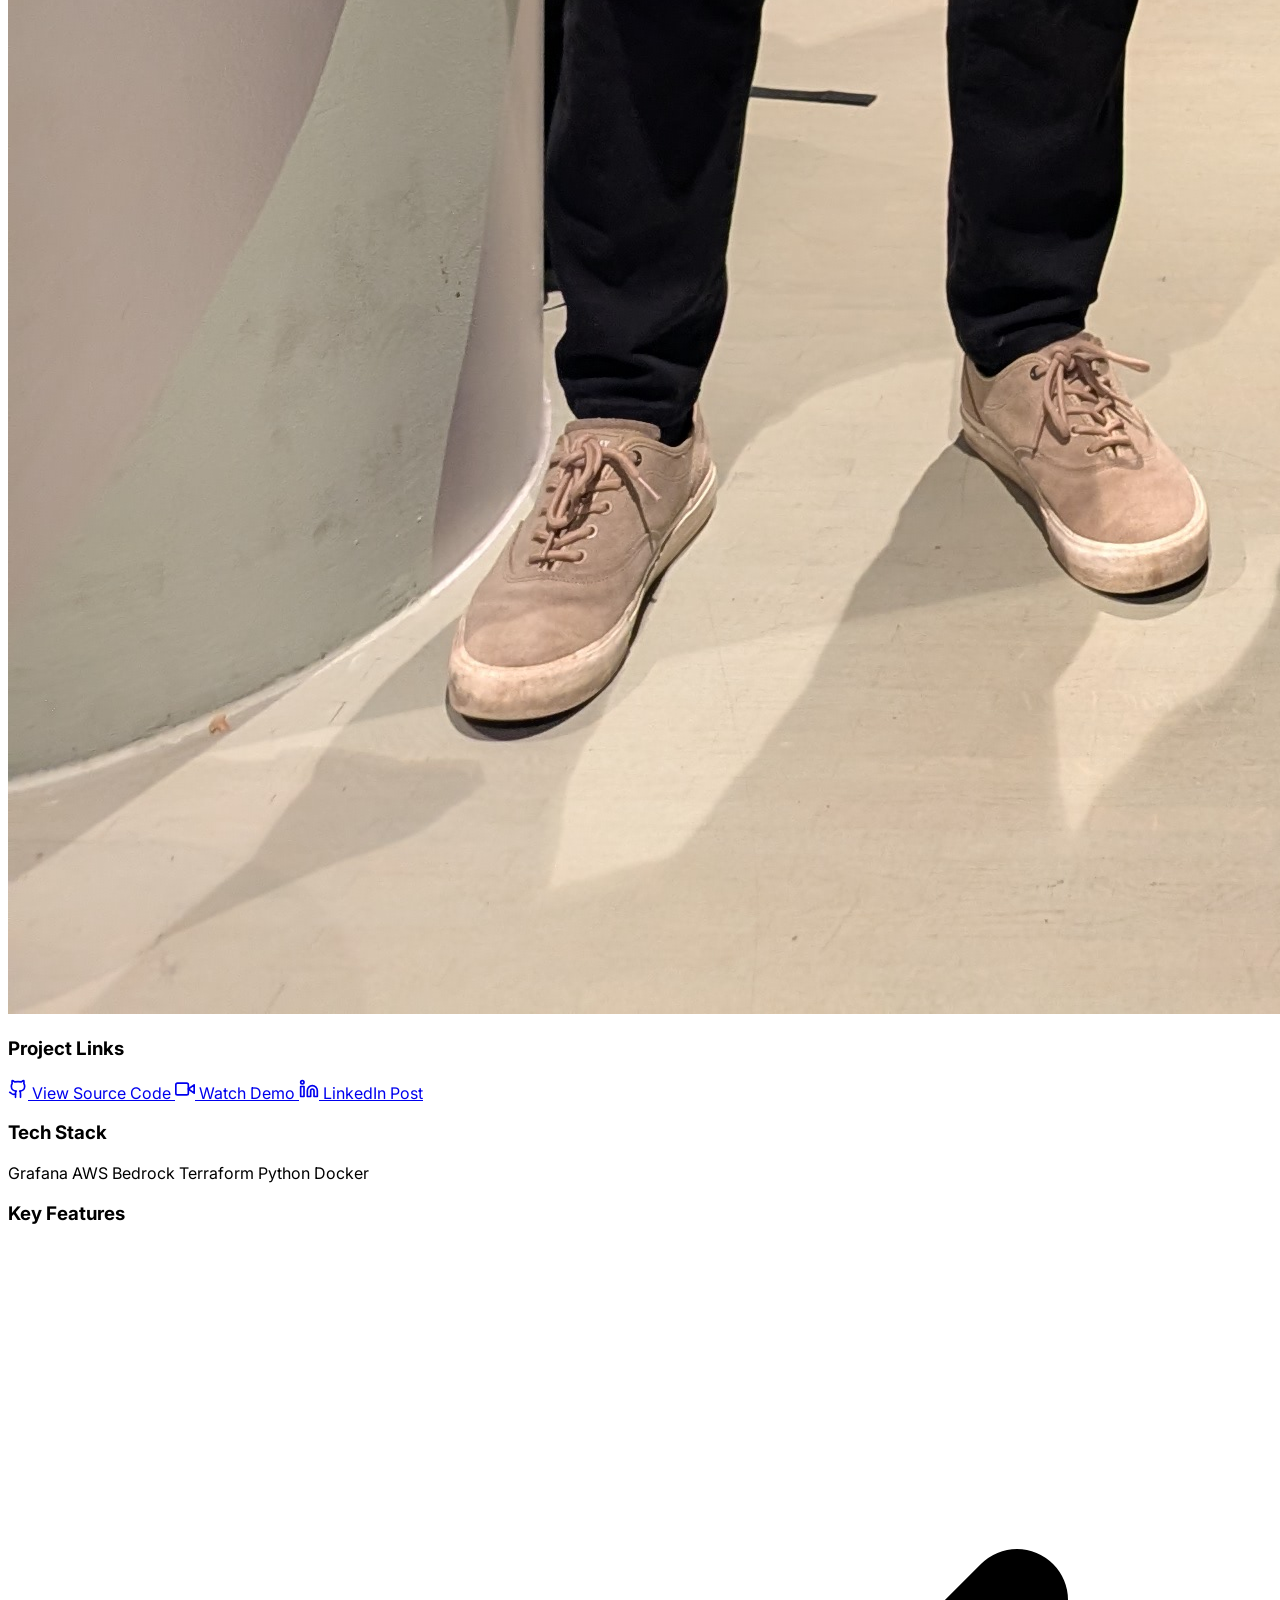
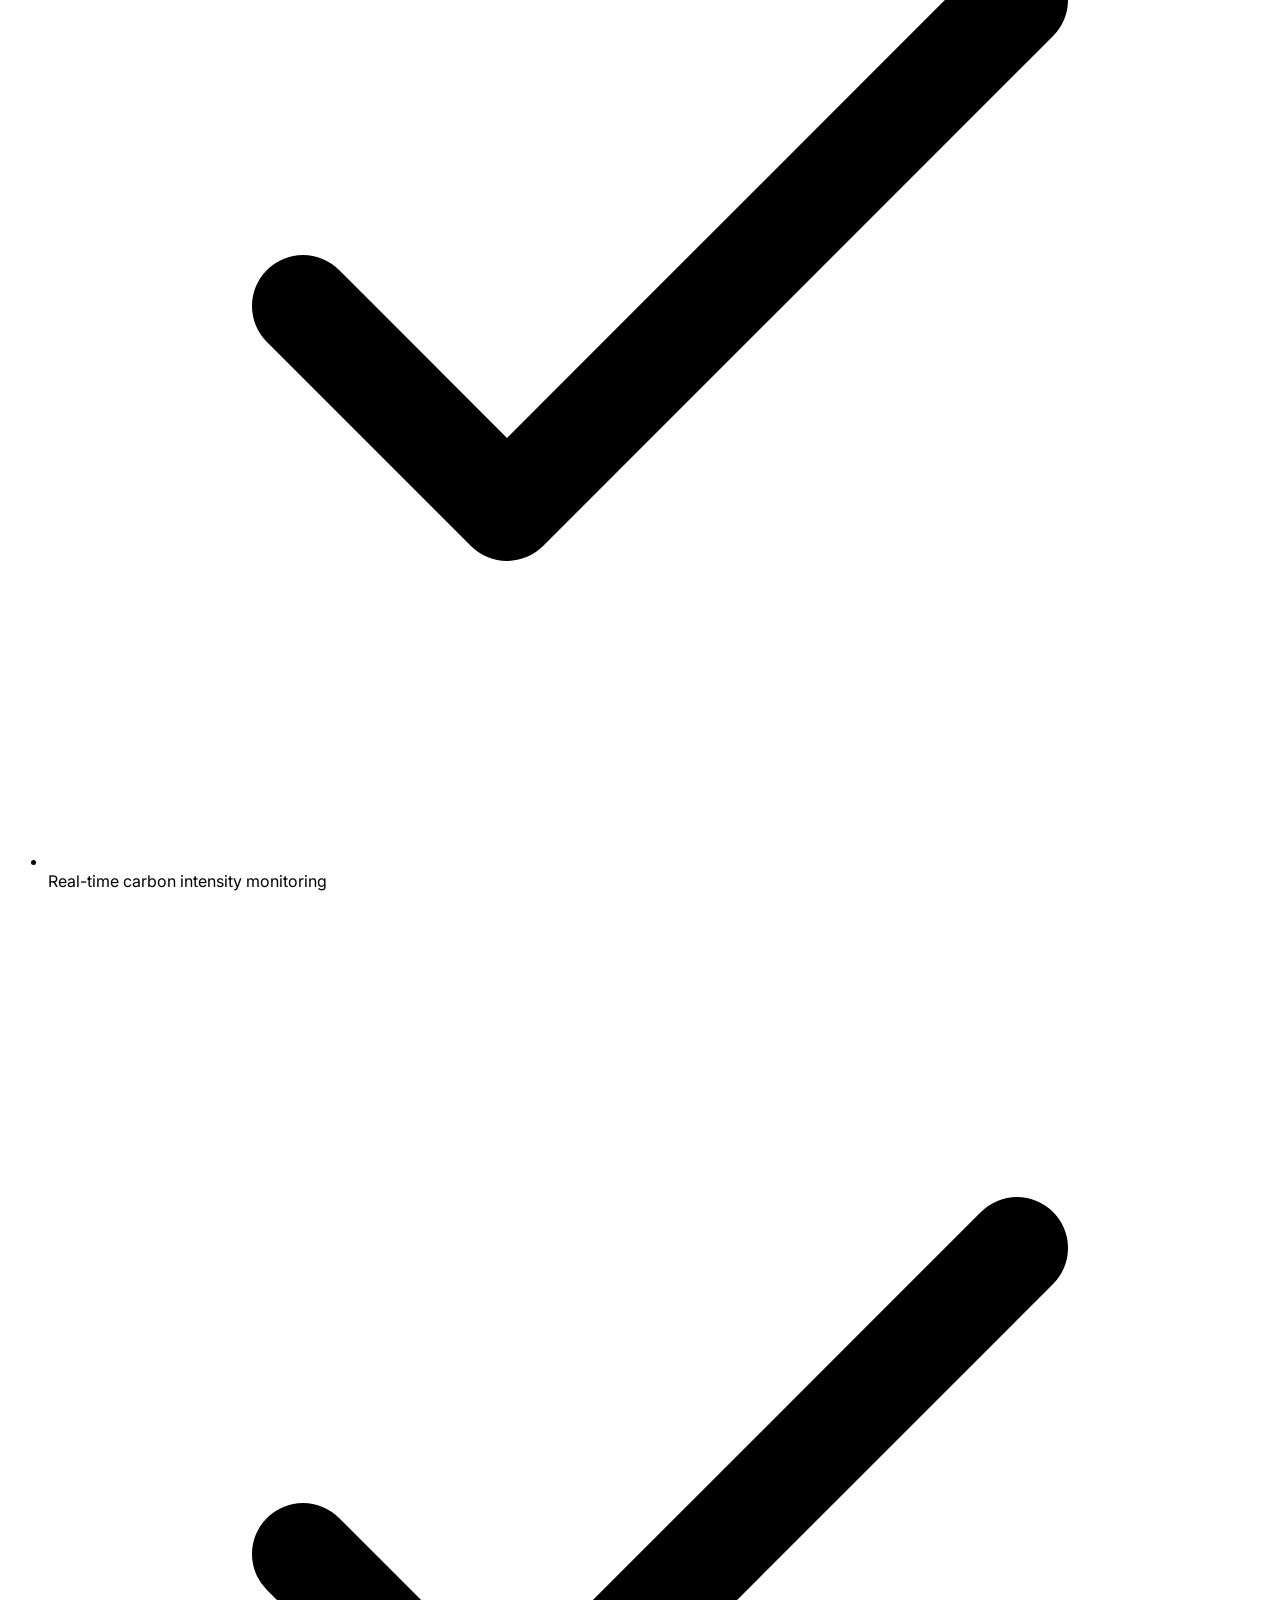
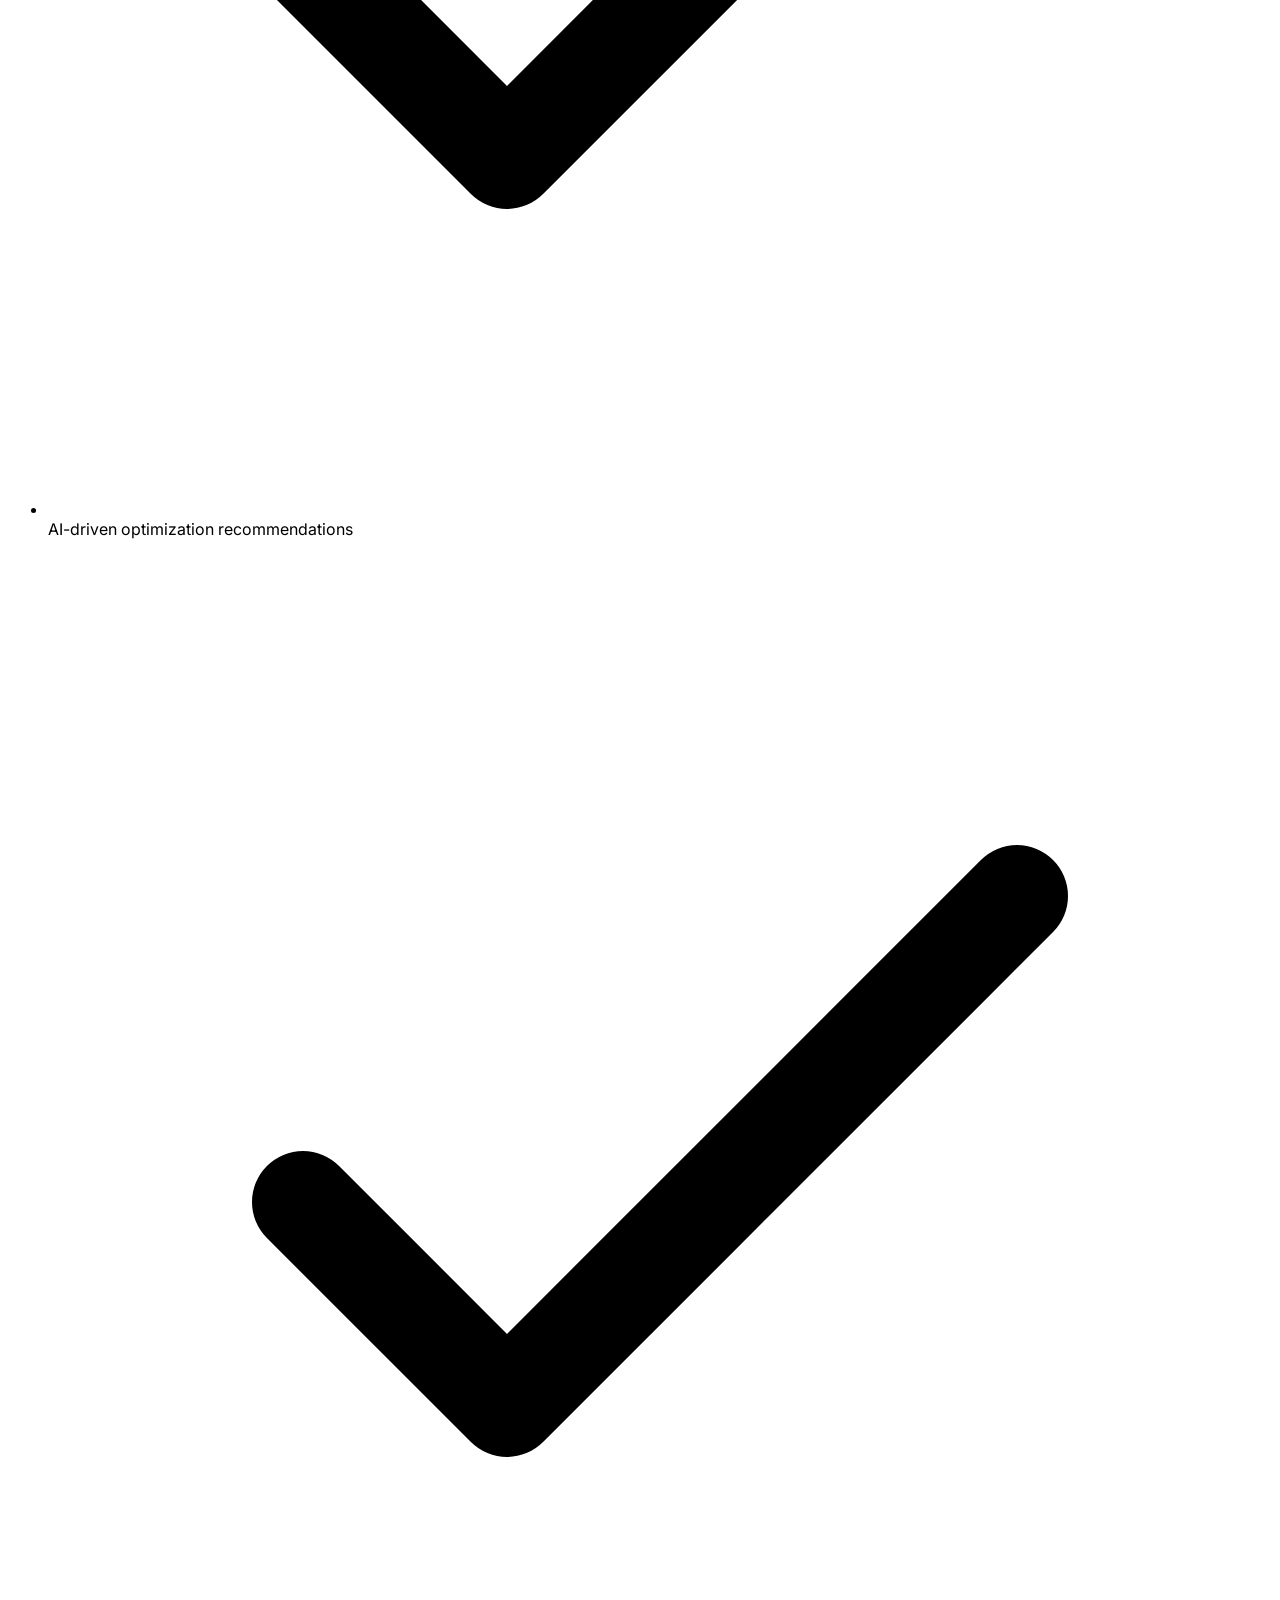
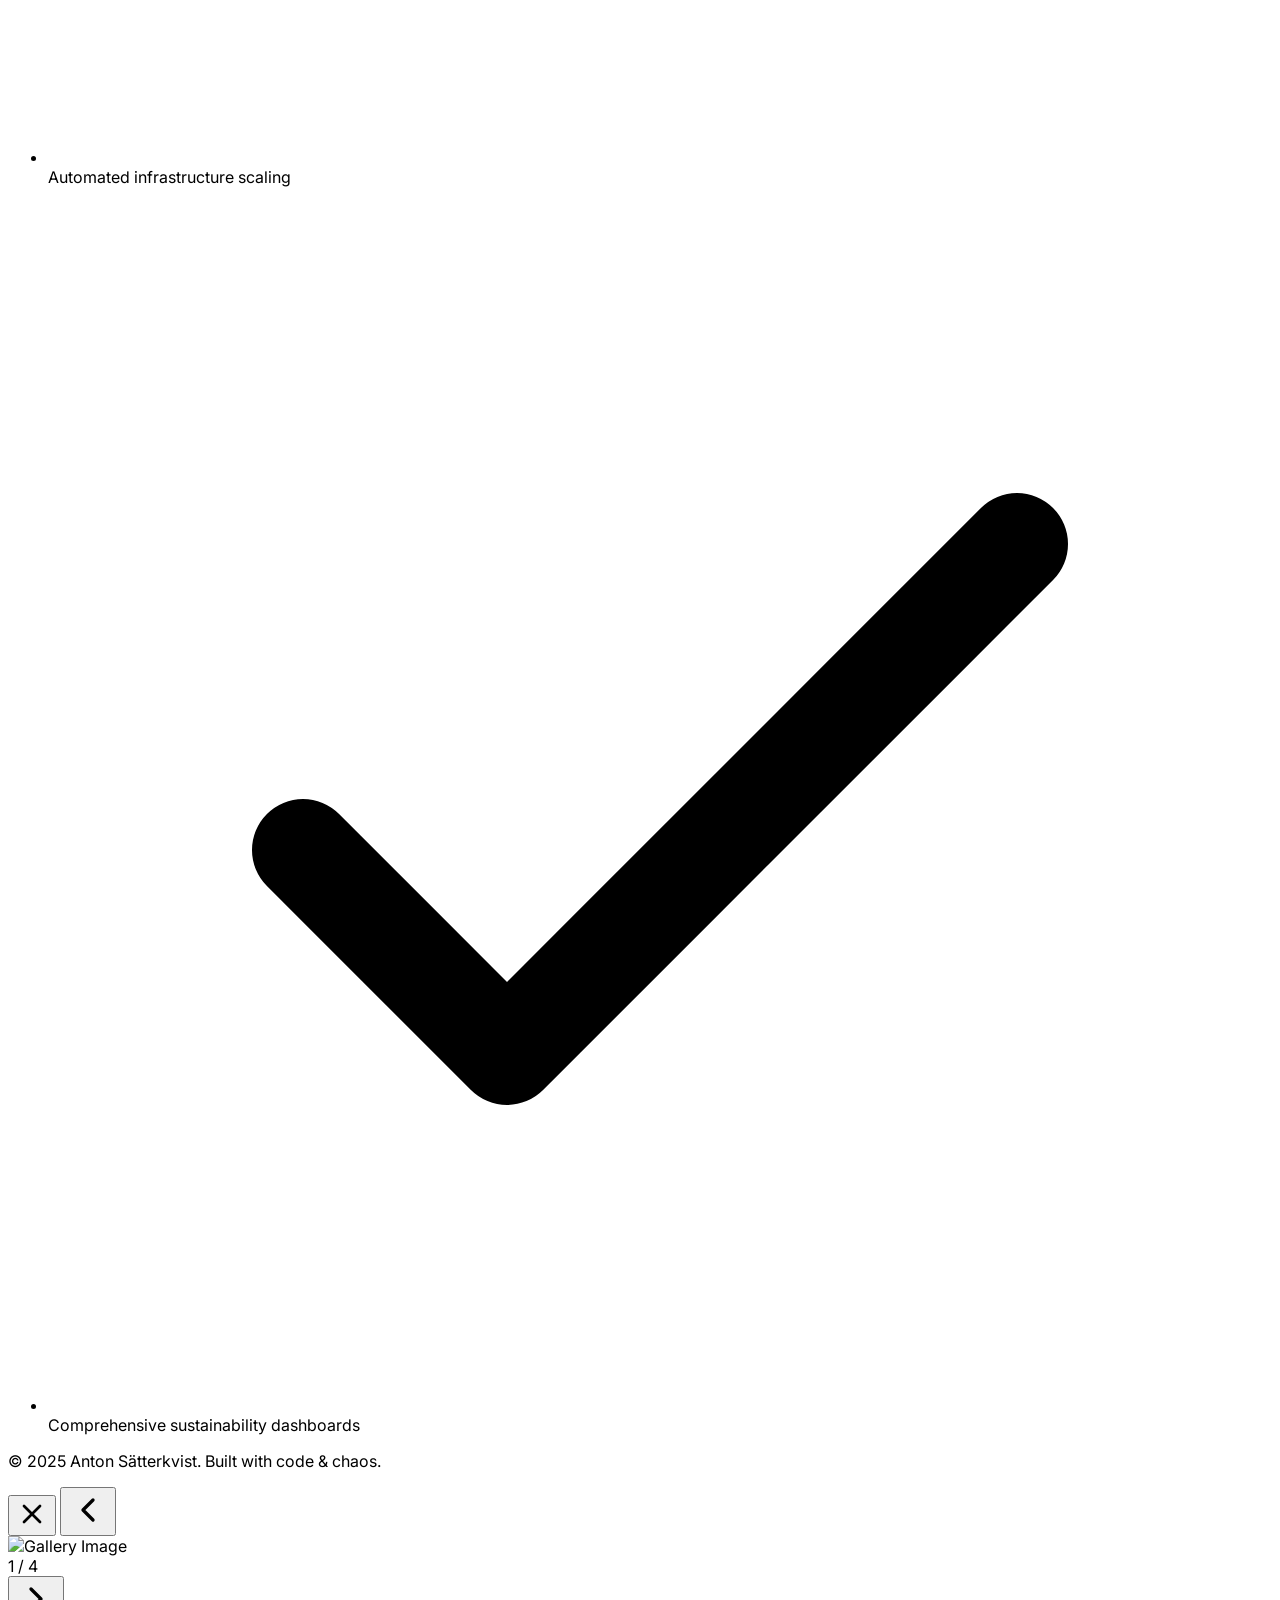
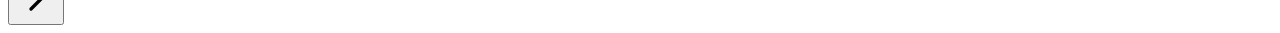
==== commit a4b725ee: "added more stuff to carbon-shift project" ====
--- a/carbon-shift.html
+++ b/carbon-shift.html
@@ -7,7 +7,7 @@
     <link rel="preconnect" href="https://fonts.gstatic.com" crossorigin>
     <link href="https://fonts.googleapis.com/css2?family=Inter:wght@300;400;500;600;700;800&family=JetBrains+Mono:wght@400;700&display=swap" rel="stylesheet">
     <link rel="icon" href="assets/favicon.ico" type="image/x-icon">
-    <title>CarbonShift | Project Details</title>
+    <title>Carbon Shift | Project Details</title>
     <script src="https://cdn.tailwindcss.com"></script>
     <script>
         tailwind.config = {
@@ -42,7 +42,7 @@
                 <svg xmlns="http://www.w3.org/2000/svg" width="20" height="20" viewBox="0 0 24 24" fill="none" stroke="currentColor" stroke-width="2" stroke-linecap="round" stroke-linejoin="round" class="group-hover:-translate-x-1 transition-transform"><path d="m15 18-6-6 6-6"/></svg>
                 Back to Portfolio
             </a>
-            <span class="text-xl font-bold tracking-tight text-white font-mono">&lt;CarbonShift /&gt;</span>
+            <span class="text-xl font-bold tracking-tight text-white font-mono">&lt;Carbon Shift /&gt;</span>
         </div>
     </nav>
 
@@ -59,7 +59,7 @@
                     <span class="px-3 py-1.5 bg-cyan-500/10 text-cyan-400 border border-cyan-500/20 rounded-full text-sm font-mono">Nov 2025</span>
                 </div>
                 <h1 class="text-4xl md:text-6xl font-bold text-white mb-6 leading-tight">
-                    CarbonShift: <br>
+                    Carbon Shift: <br>
                     <span class="text-transparent bg-clip-text bg-gradient-to-r from-green-400 to-cyan-500">Sustainable Cloud Computing</span>
                 </h1>
                 <p class="text-xl text-slate-400 leading-relaxed">
@@ -73,21 +73,66 @@
                 <!-- Left Column: Details -->
                 <div class="lg:col-span-2 space-y-12 animate-fade-in" style="animation-delay: 0.1s;">
                     
-                    <!-- Main Image -->
-                    <div class="rounded-2xl overflow-hidden border border-white/10 shadow-2xl bg-slate-900">
-                        <img src="assets/carbon-shift-1.jpeg" alt="CarbonShift Dashboard" class="w-full h-auto">
+                    <!-- Main Image Slider -->
+                    <div class="relative rounded-2xl overflow-hidden border border-white/10 shadow-2xl bg-slate-900 aspect-video group">
+                        <!-- Slide 1 -->
+                        <div class="project-slide absolute inset-0 transition-opacity duration-1000 opacity-100">
+                            <img src="assets/carbon-shift-1.jpeg" alt="Carbon Shift Dashboard" class="w-full h-full object-cover">
+                        </div>
+                        <!-- Slide 2 -->
+                        <div class="project-slide absolute inset-0 transition-opacity duration-1000 opacity-0">
+                            <img src="assets/carbon-shift-2.jpeg" alt="Carbon Shift Interface" class="w-full h-full object-cover">
+                        </div>
+                        <!-- Slide 3 -->
+                        <div class="project-slide absolute inset-0 transition-opacity duration-1000 opacity-0">
+                            <img src="assets/carbon-shift-3.jpeg" alt="Carbon Shift Analytics" class="w-full h-full object-cover">
+                        </div>
+                        
+                        <!-- Indicators -->
+                        <div class="absolute bottom-4 right-4 flex gap-2 z-10">
+                            <button class="w-2 h-2 rounded-full bg-white transition-all project-indicator" onclick="setProjectSlide(0)"></button>
+                            <button class="w-2 h-2 rounded-full bg-white/50 transition-all project-indicator" onclick="setProjectSlide(1)"></button>
+                            <button class="w-2 h-2 rounded-full bg-white/50 transition-all project-indicator" onclick="setProjectSlide(2)"></button>
+                        </div>
                     </div>
 
                     <!-- The Problem & Solution -->
                     <div class="prose prose-invert prose-lg max-w-none">
                         <h3 class="text-2xl font-bold text-white mb-4">The Challenge</h3>
                         <p class="text-slate-400 mb-8">
-                            Cloud computing accounts for a significant portion of global carbon emissions. DevOps teams often lack visibility into the environmental impact of their infrastructure choices, making it difficult to optimize for sustainability without sacrificing performance.
+                            The core goal of most companies is to reduce costs, but lowering the carbon footprint is quickly climbing the priority list. We found that companies often aren't fully aware of where their servers are hosted, leading to unnecessary costs and untracked emissions. Generally, decisions are based on server performance and cost efficiency, while often ignoring sustainability.
                         </p>
 
                         <h3 class="text-2xl font-bold text-white mb-4">The Solution</h3>
+                        <p class="text-slate-400 mb-8">
+                            Carbon Shift helps companies identify which cloud regions are cheaper and more emission-efficient. By tracking carbon dioxide emissions and electricity costs for servers (AWS/Azure), we empower teams to save money, boost performance, and shrink their carbon footprint simultaneously.
+                        </p>
+                        <p class="text-slate-400 mb-8 border-l-4 border-cyan-500 pl-4 italic">
+                            "Our analysis revealed that migrating a cluster of 100 m6g.xlarge instances from Germany to Sweden could result in yearly savings of over <strong>10,000 kg of CO2</strong> and <strong>$17,500</strong>. This highlights how location-aware deployment strategies can drive significant environmental and financial impact."
+                        </p>
+
+                        <div class="my-8 rounded-xl overflow-hidden border border-white/10 shadow-lg bg-slate-900">
+                            <img src="assets/yearly-saving.png" alt="Yearly CO2 and Cost Savings Dashboard" class="w-full h-auto">
+                            <p class="text-sm text-slate-500 p-3 text-center bg-slate-950/50">Germany vs. Sweden: Dashboard showing potential savings by optimizing server location</p>
+                        </div>
+
+                        <h3 class="text-2xl font-bold text-white mb-4">Future Roadmap</h3>
+                        <p class="text-slate-400 mb-8">
+                            Even though we implemented many features, we have ideas for future development:
+                        </p>
+                        <ul class="text-slate-400 list-disc pl-6 mb-8 space-y-2">
+                            <li><strong>AI Insights:</strong> Deploying an AI model to a Grafana panel that automatically gives a report with feedback and insights based on dashboard data.</li>
+                            <li><strong>Carbon Budgeting:</strong> Implementing a company carbon budget & alerting system that tracks total emissions and shows a burndown chart against the budget.</li>
+                        </ul>
+
+                        <h3 class="text-2xl font-bold text-white mb-4">Team & Event</h3>
+                        <p class="text-slate-400 mb-4">
+                            Built by <strong>Team Chaos</strong> from Chas Academy. We are a group of DevOps and Fullstack .NET students exploring the power of Grafana and AI.
+                            <br>
+                            <span class="text-cyan-400">Team Members:</span> Anton, Theo, Vincent, Victoria, and Mika.
+                        </p>
                         <p class="text-slate-400">
-                            CarbonShift bridges this gap by integrating real-time carbon intensity data directly into the observability stack. By leveraging <strong>Amazon Bedrock</strong> for AI analysis and <strong>Grafana</strong> for visualization, we provide actionable insights that help teams reduce their carbon footprint.
+                            This project was developed during a hackathon hosted at <strong>HiQ HQ</strong> in Stockholm. The event was sponsored by <strong>AWS</strong> and <strong>Grafana</strong>, providing the perfect environment to innovate with sustainable cloud technologies.
                         </p>
                     </div>
 
@@ -99,25 +144,25 @@
                                 <div class="absolute inset-0 bg-slate-950/0 group-hover:bg-slate-950/20 transition-colors z-10 flex items-center justify-center">
                                     <svg xmlns="http://www.w3.org/2000/svg" width="32" height="32" viewBox="0 0 24 24" fill="none" stroke="currentColor" stroke-width="2" stroke-linecap="round" stroke-linejoin="round" class="text-white opacity-0 group-hover:opacity-100 transition-opacity transform scale-75 group-hover:scale-100"><path d="M15 3h6v6M9 21H3v-6M21 3l-7 7M3 21l7-7"/></svg>
                                 </div>
-                                <img src="assets/carbon-shift-1.jpeg" alt="CarbonShift Dashboard" class="w-full h-48 object-cover group-hover:scale-105 transition-transform duration-500">
+                                <img src="assets/carbon-shift-1.jpeg" alt="Carbon Shift Dashboard" class="w-full h-48 object-cover group-hover:scale-105 transition-transform duration-500">
                             </div>
                             <div class="rounded-xl overflow-hidden border border-white/10 bg-slate-900 group cursor-pointer relative" onclick="openLightbox(1)">
                                 <div class="absolute inset-0 bg-slate-950/0 group-hover:bg-slate-950/20 transition-colors z-10 flex items-center justify-center">
                                     <svg xmlns="http://www.w3.org/2000/svg" width="32" height="32" viewBox="0 0 24 24" fill="none" stroke="currentColor" stroke-width="2" stroke-linecap="round" stroke-linejoin="round" class="text-white opacity-0 group-hover:opacity-100 transition-opacity transform scale-75 group-hover:scale-100"><path d="M15 3h6v6M9 21H3v-6M21 3l-7 7M3 21l7-7"/></svg>
                                 </div>
-                                <img src="assets/carbon-shift-2.jpeg" alt="CarbonShift Interface" class="w-full h-48 object-cover group-hover:scale-105 transition-transform duration-500">
+                                <img src="assets/carbon-shift-2.jpeg" alt="Carbon Shift Interface" class="w-full h-48 object-cover group-hover:scale-105 transition-transform duration-500">
                             </div>
                             <div class="rounded-xl overflow-hidden border border-white/10 bg-slate-900 group cursor-pointer relative" onclick="openLightbox(2)">
                                 <div class="absolute inset-0 bg-slate-950/0 group-hover:bg-slate-950/20 transition-colors z-10 flex items-center justify-center">
                                     <svg xmlns="http://www.w3.org/2000/svg" width="32" height="32" viewBox="0 0 24 24" fill="none" stroke="currentColor" stroke-width="2" stroke-linecap="round" stroke-linejoin="round" class="text-white opacity-0 group-hover:opacity-100 transition-opacity transform scale-75 group-hover:scale-100"><path d="M15 3h6v6M9 21H3v-6M21 3l-7 7M3 21l7-7"/></svg>
                                 </div>
-                                <img src="assets/carbon-shift-3.jpeg" alt="CarbonShift Analytics" class="w-full h-48 object-cover group-hover:scale-105 transition-transform duration-500">
+                                <img src="assets/carbon-shift-3.jpeg" alt="Carbon Shift Analytics" class="w-full h-48 object-cover group-hover:scale-105 transition-transform duration-500">
                             </div>
                             <div class="rounded-xl overflow-hidden border border-white/10 bg-slate-900 group cursor-pointer relative" onclick="openLightbox(3)">
                                 <div class="absolute inset-0 bg-slate-950/0 group-hover:bg-slate-950/20 transition-colors z-10 flex items-center justify-center">
                                     <svg xmlns="http://www.w3.org/2000/svg" width="32" height="32" viewBox="0 0 24 24" fill="none" stroke="currentColor" stroke-width="2" stroke-linecap="round" stroke-linejoin="round" class="text-white opacity-0 group-hover:opacity-100 transition-opacity transform scale-75 group-hover:scale-100"><path d="M15 3h6v6M9 21H3v-6M21 3l-7 7M3 21l7-7"/></svg>
                                 </div>
-                                <img src="assets/carbon-shift-4.jpg" alt="CarbonShift Team" class="w-full h-48 object-cover group-hover:scale-105 transition-transform duration-500">
+                                <img src="assets/carbon-shift-4.jpg" alt="Carbon Shift Team" class="w-full h-48 object-cover group-hover:scale-105 transition-transform duration-500">
                             </div>
                         </div>
                     </div>
@@ -275,6 +320,58 @@
             if (e.key === 'ArrowRight') nextImage();
             if (e.key === 'ArrowLeft') prevImage();
         });
+
+        // Project Slider Logic
+        let currentProjectSlide = 0;
+        const projectSlides = document.querySelectorAll('.project-slide');
+        const projectIndicators = document.querySelectorAll('.project-indicator');
+        let projectSliderInterval;
+
+        function showProjectSlide(index) {
+            if (projectSlides.length === 0) return;
+            
+            projectSlides.forEach(slide => {
+                slide.classList.remove('opacity-100');
+                slide.classList.add('opacity-0');
+            });
+            
+            projectIndicators.forEach(ind => {
+                ind.classList.remove('bg-white');
+                ind.classList.add('bg-white/50');
+            });
+            
+            projectSlides[index].classList.remove('opacity-0');
+            projectSlides[index].classList.add('opacity-100');
+            
+            projectIndicators[index].classList.remove('bg-white/50');
+            projectIndicators[index].classList.add('bg-white');
+            
+            currentProjectSlide = index;
+        }
+
+        function nextProjectSlide() {
+            let next = (currentProjectSlide + 1) % projectSlides.length;
+            showProjectSlide(next);
+        }
+
+        function setProjectSlide(index) {
+            showProjectSlide(index);
+            resetProjectTimer();
+        }
+
+        function startProjectSlider() {
+            if(projectSlides.length > 0) {
+                projectSliderInterval = setInterval(nextProjectSlide, 5000);
+            }
+        }
+
+        function resetProjectTimer() {
+            clearInterval(projectSliderInterval);
+            startProjectSlider();
+        }
+
+        // Initialize slider
+        startProjectSlider();
     </script>
 </body>
 </html>
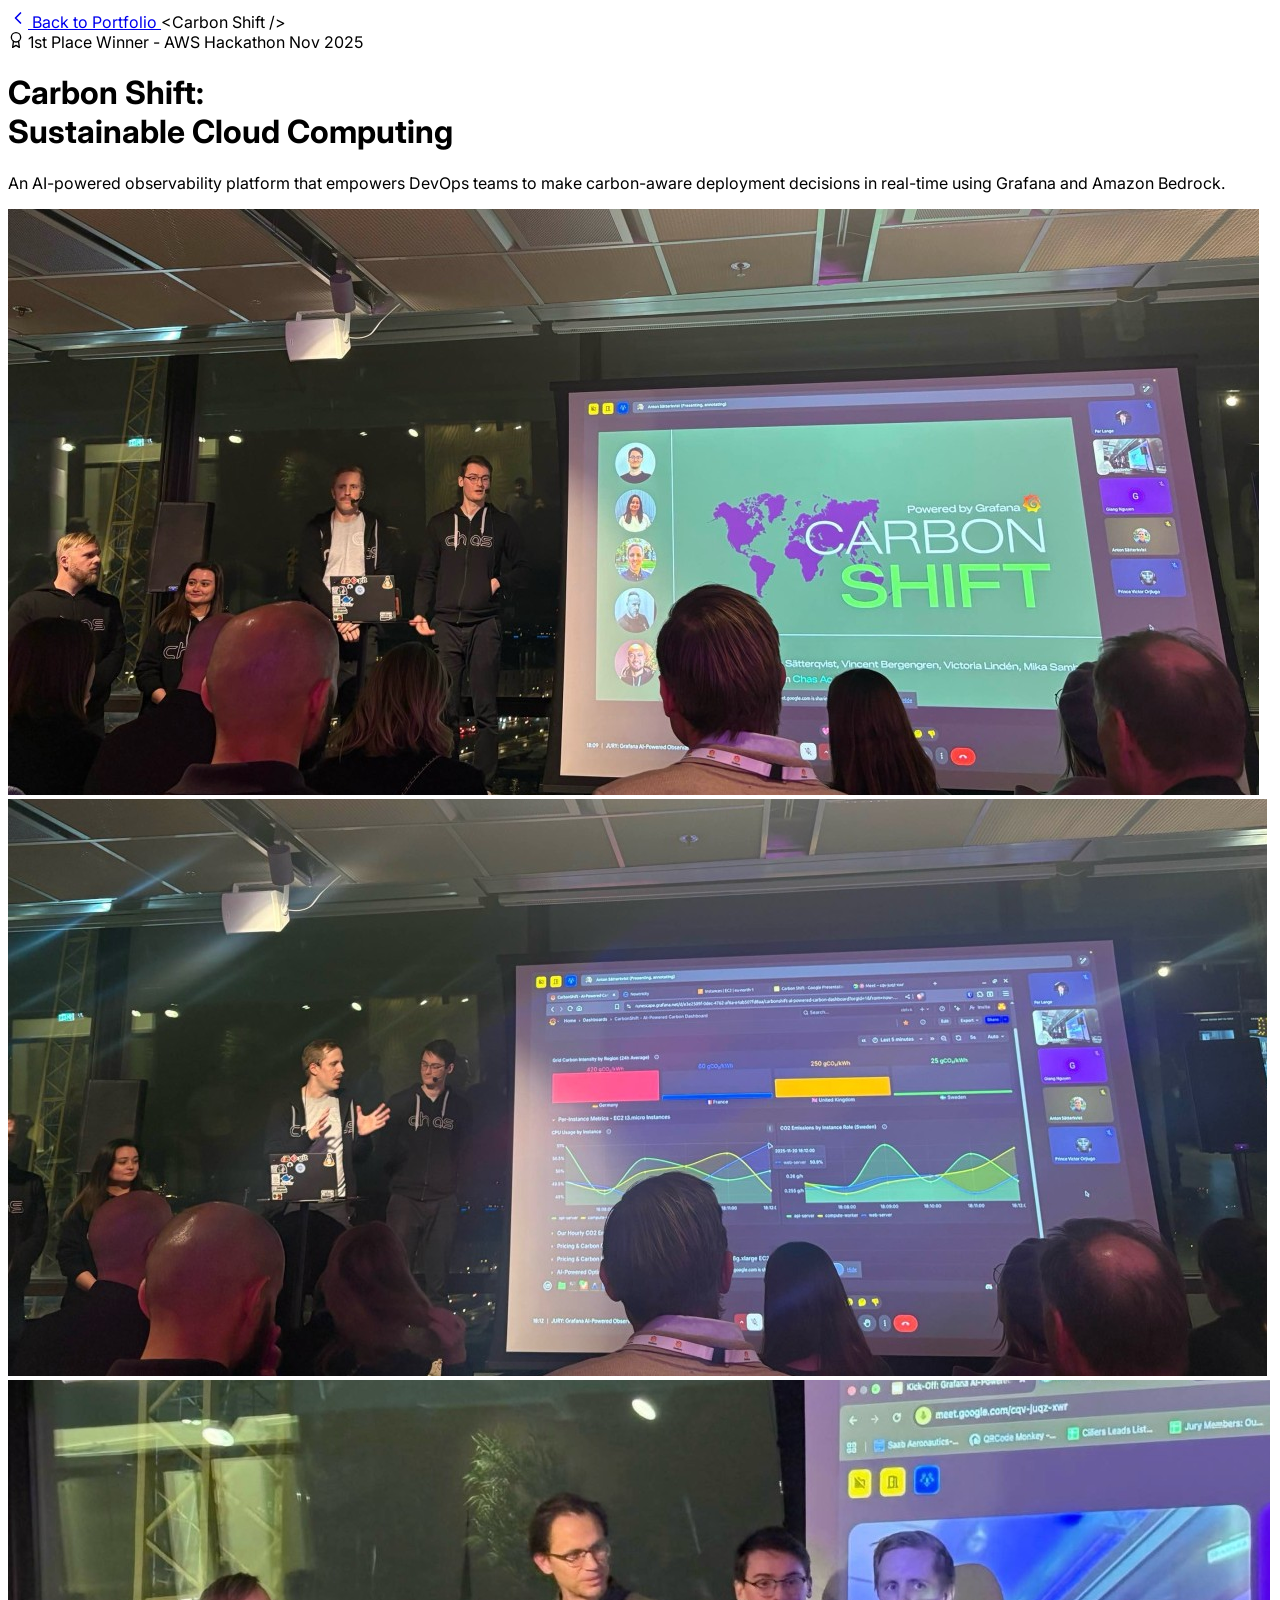
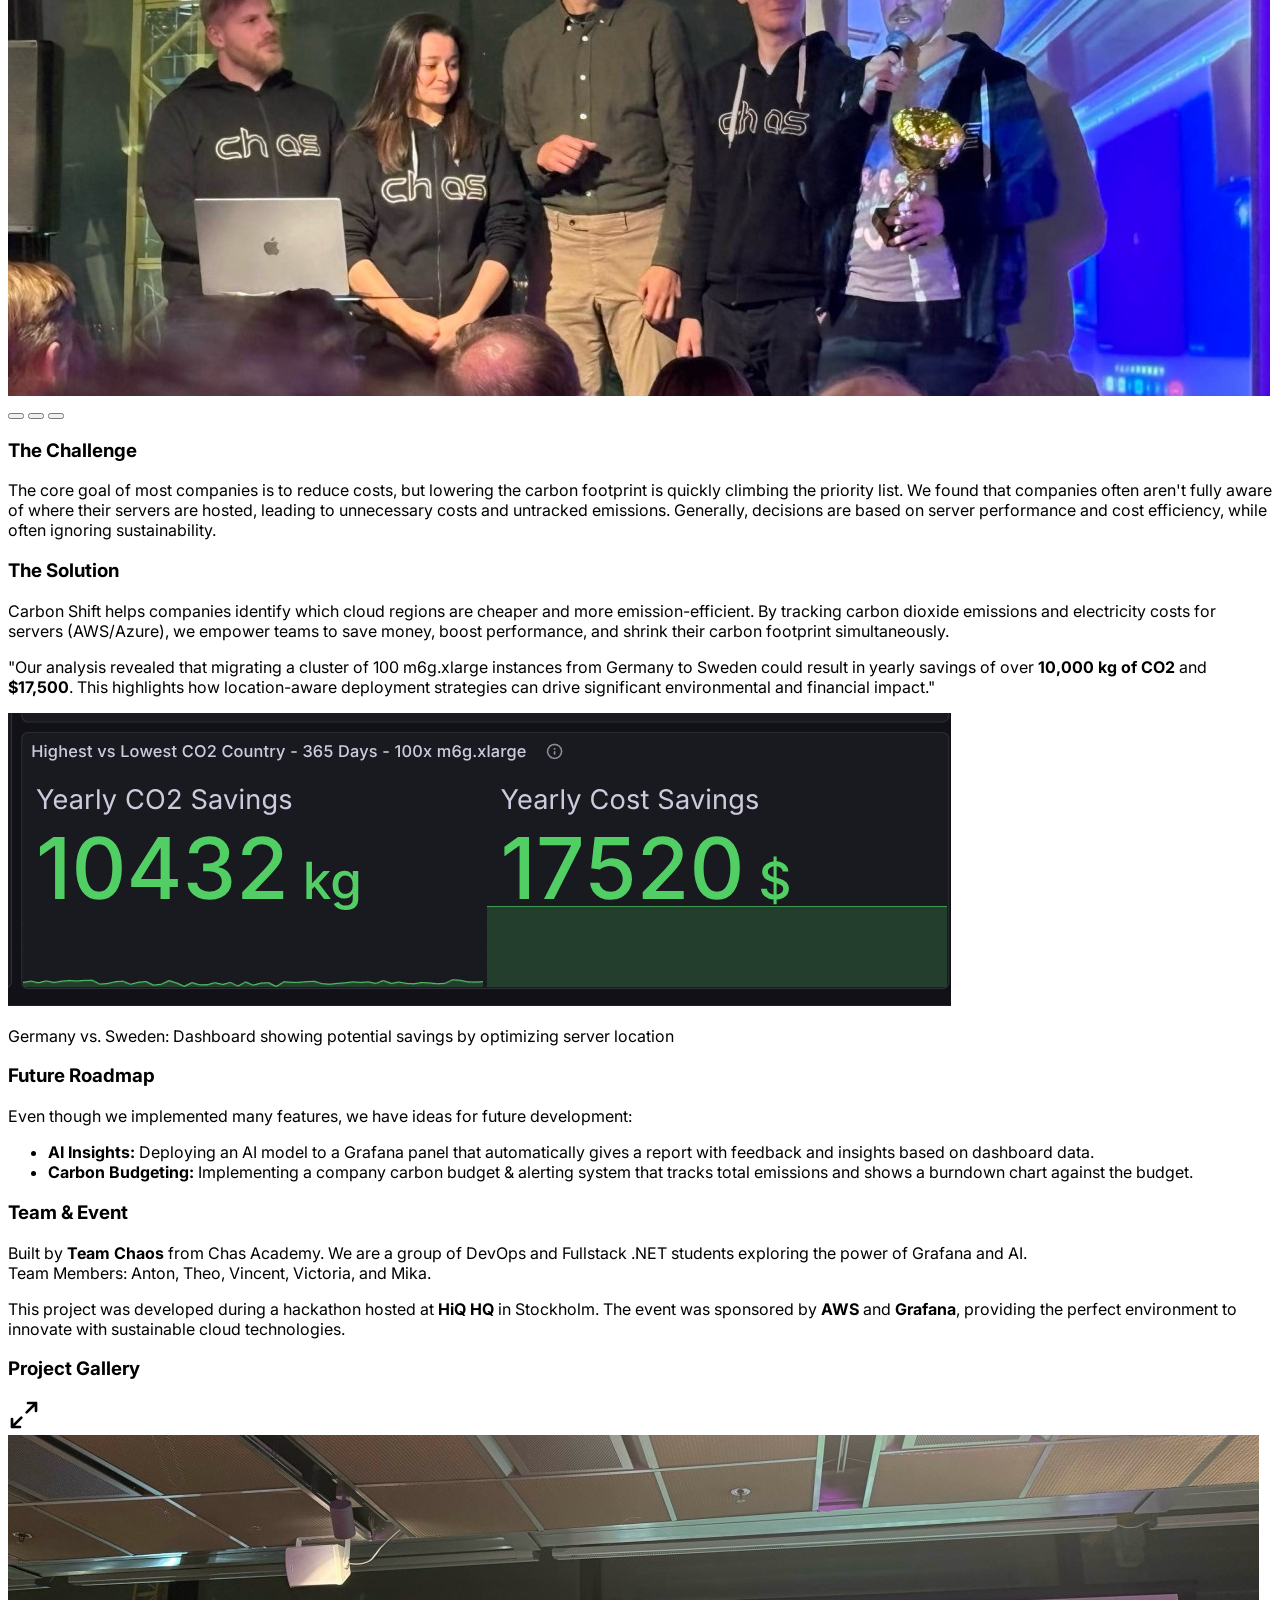
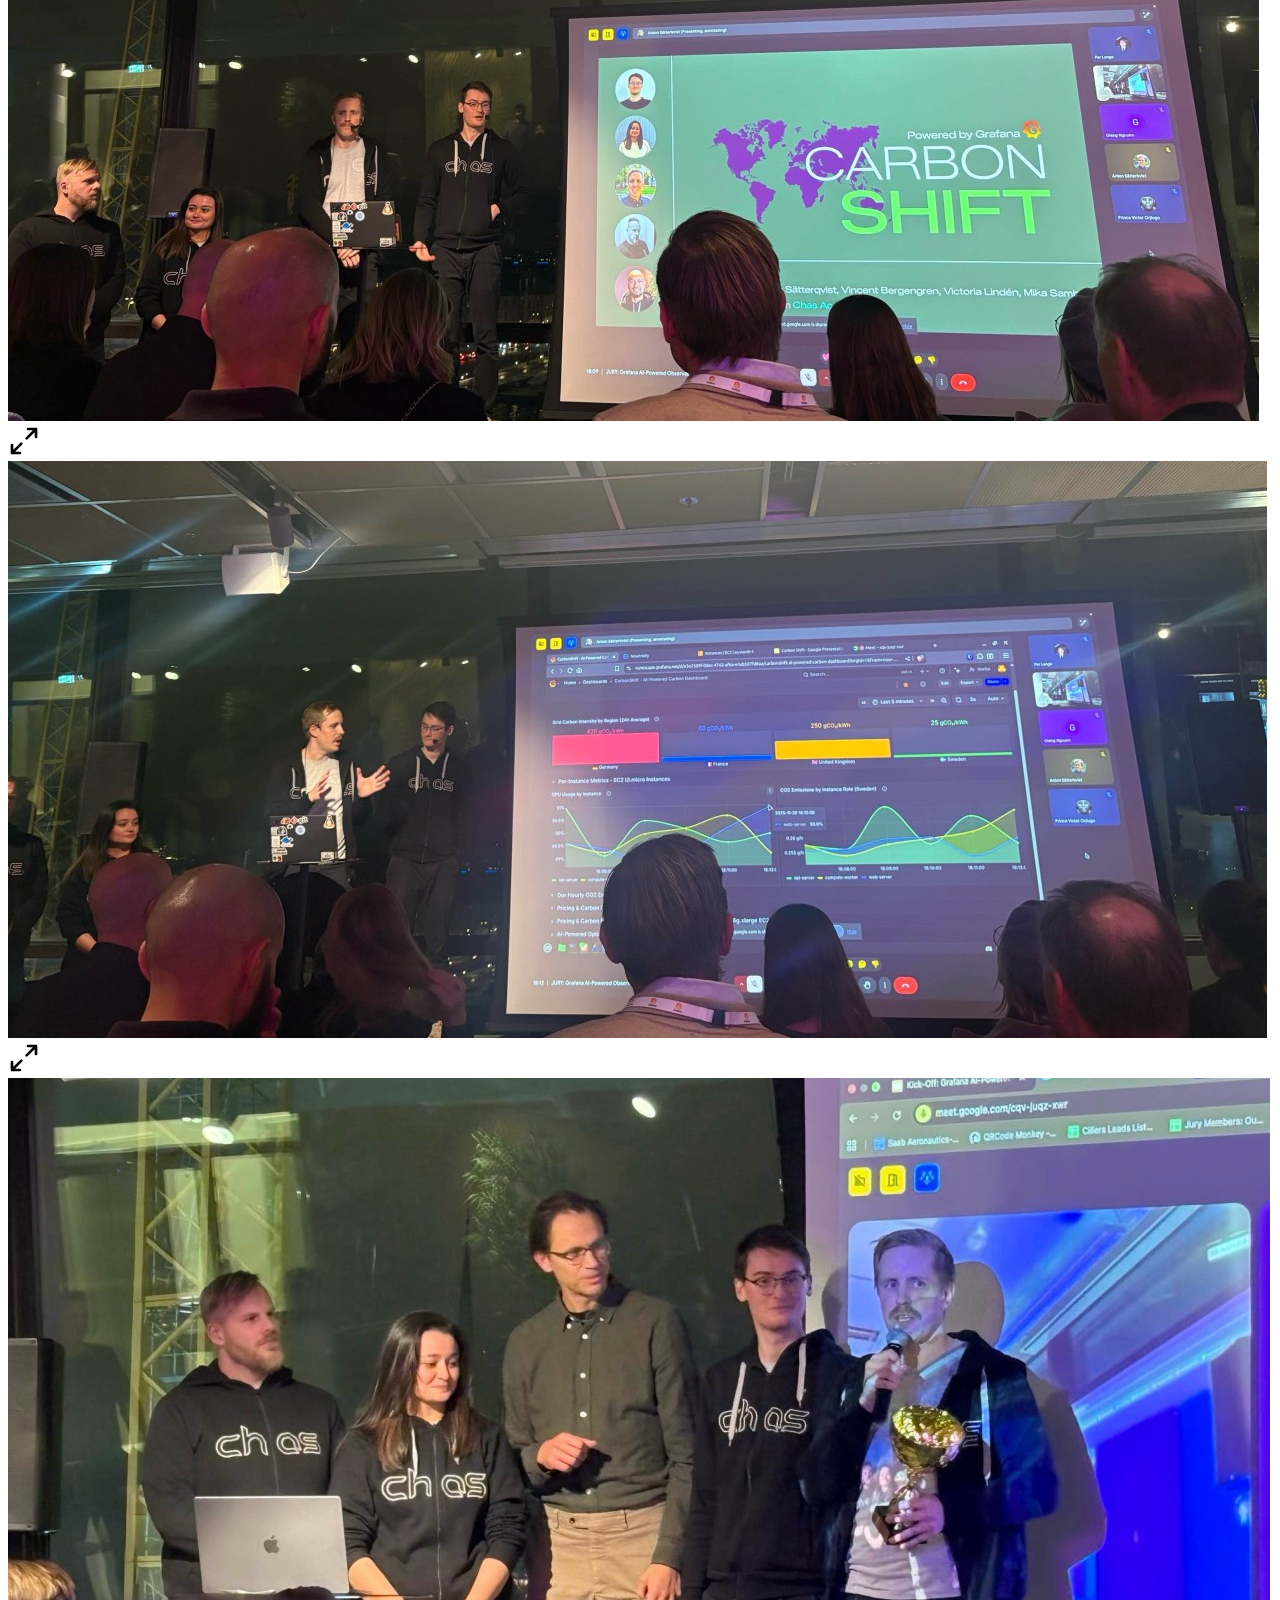
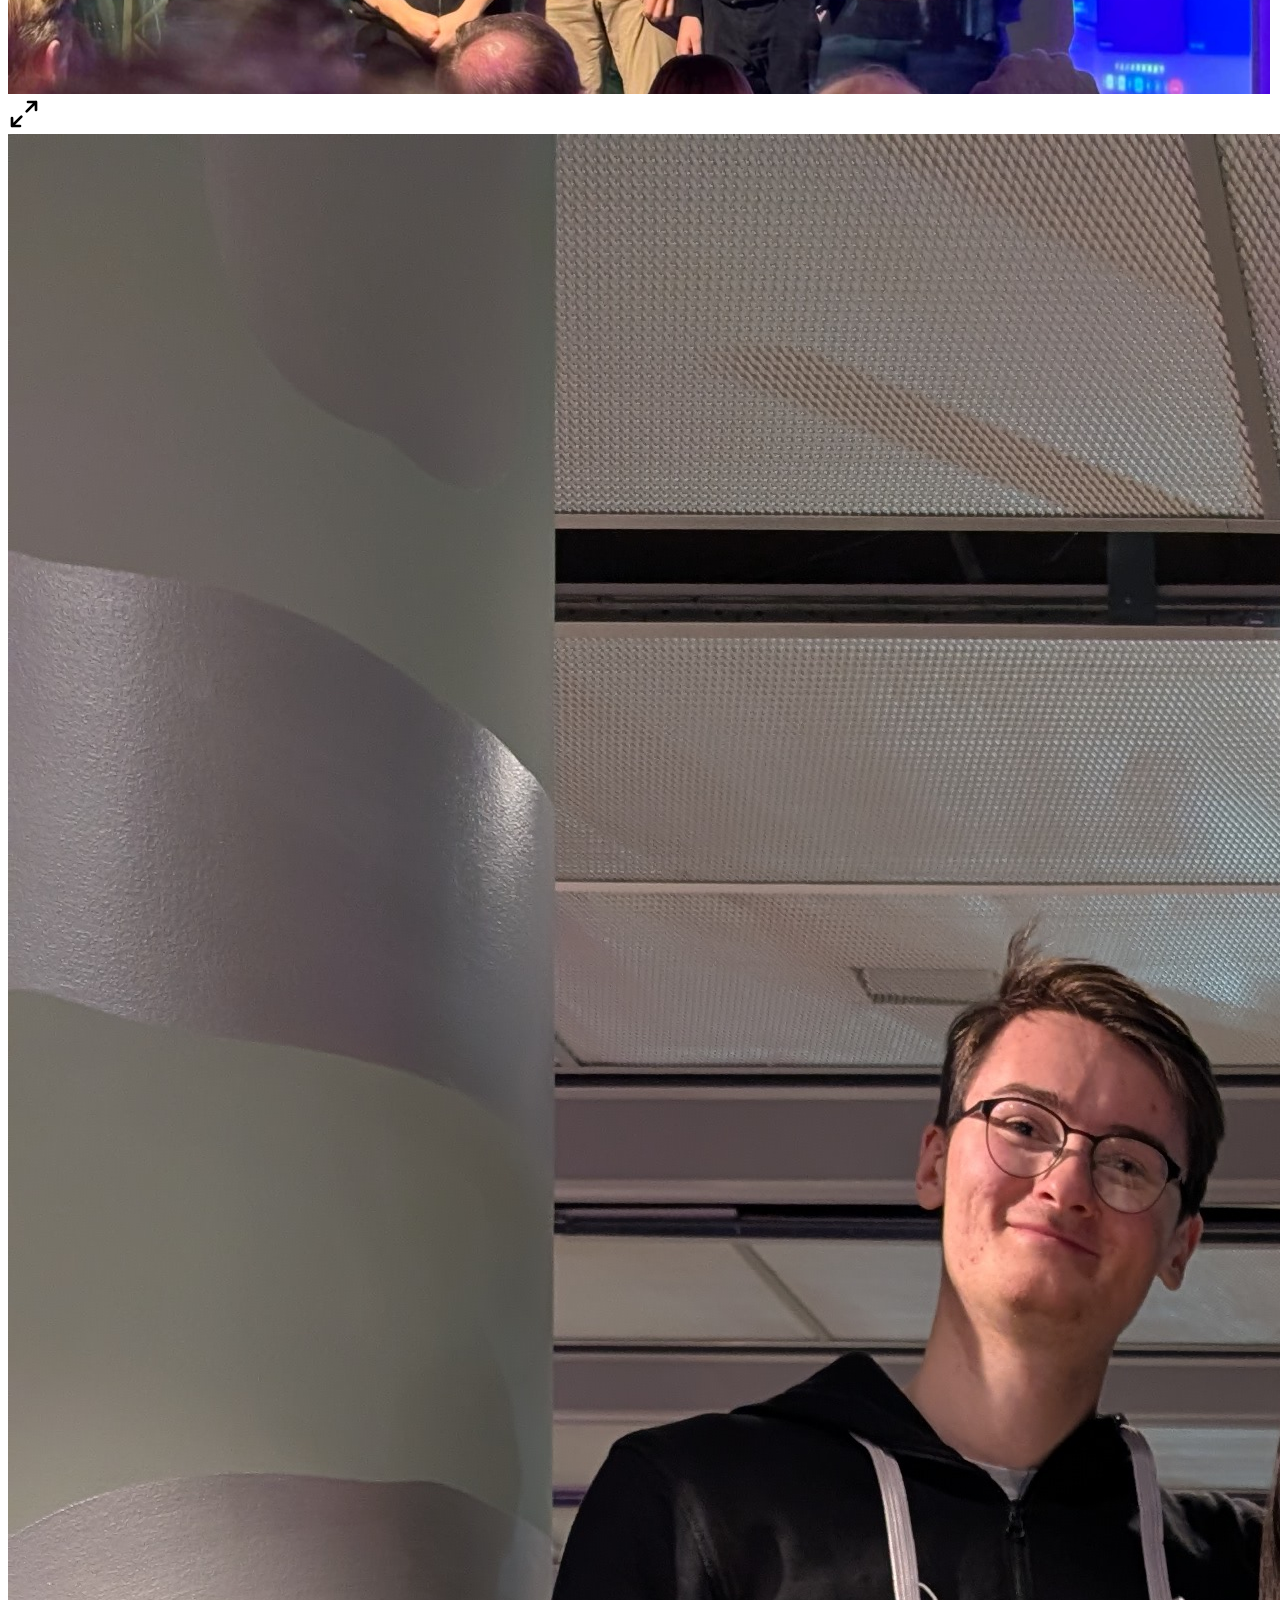
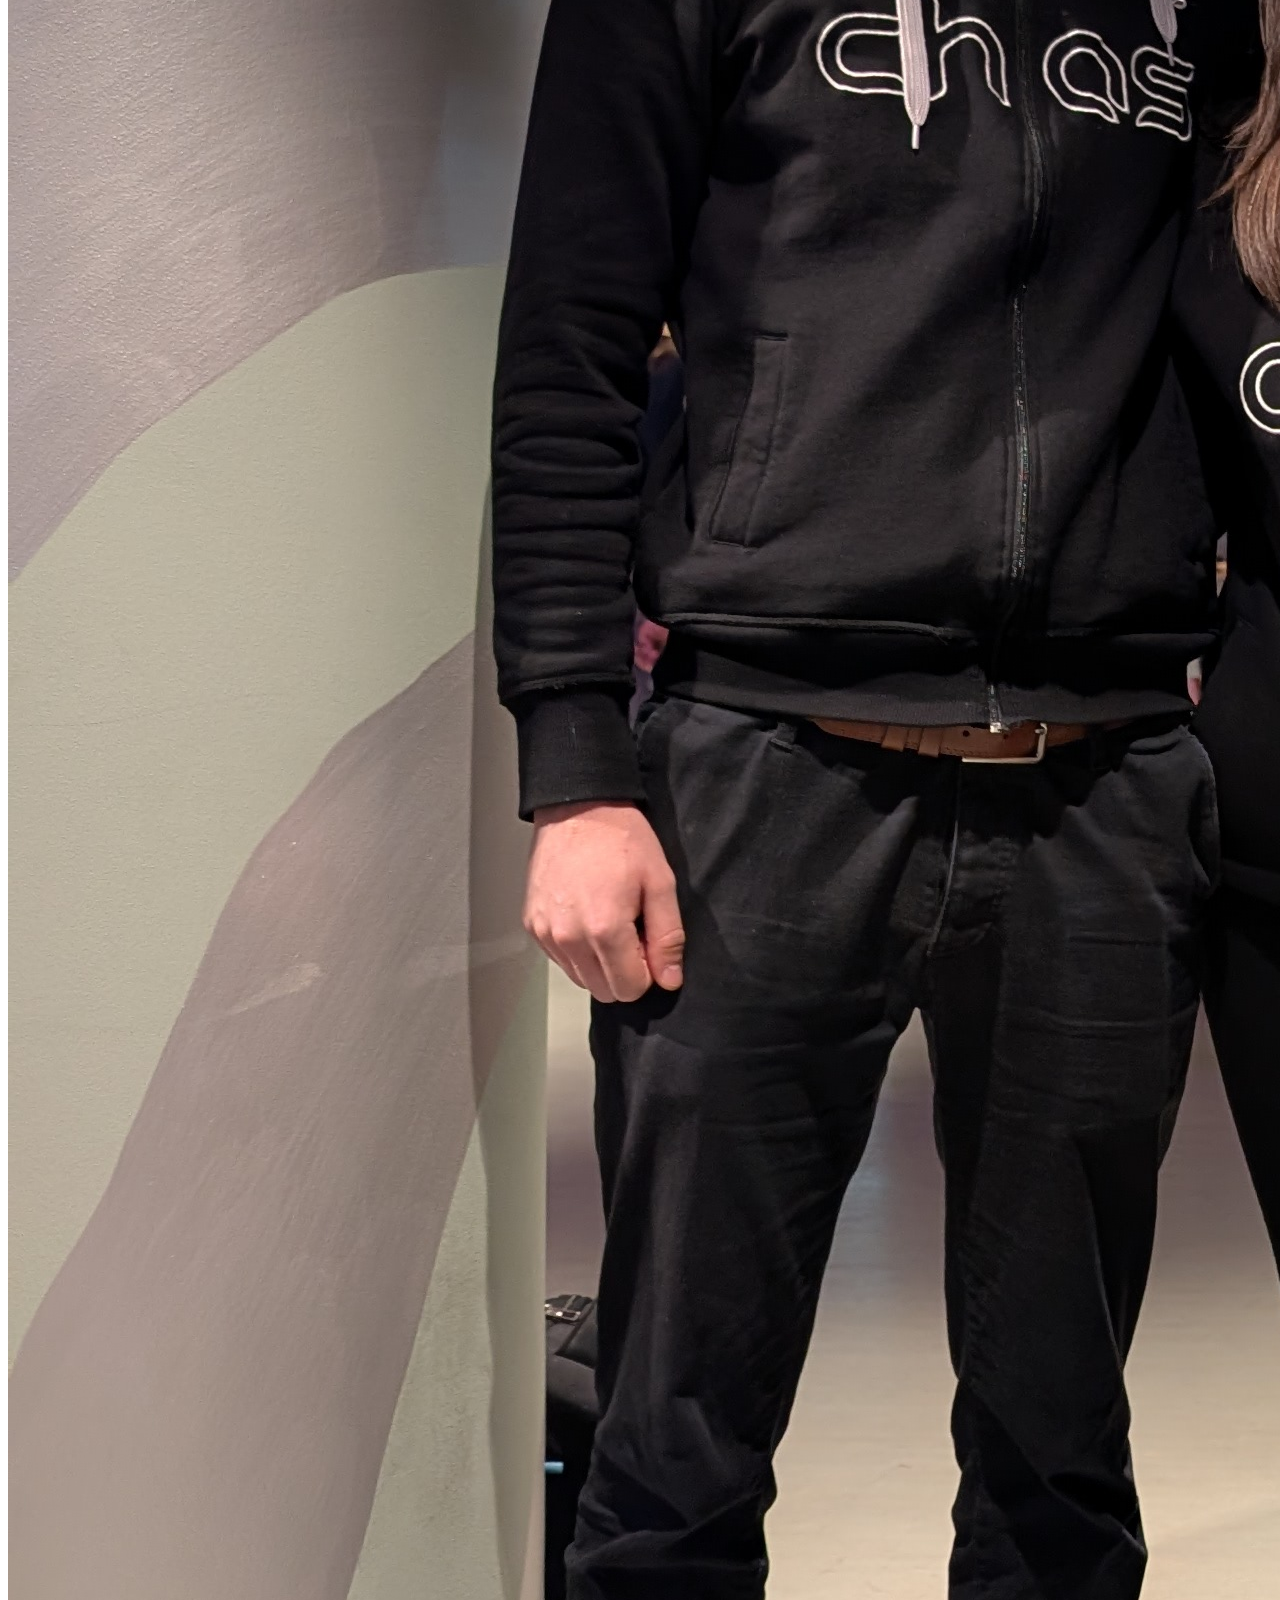
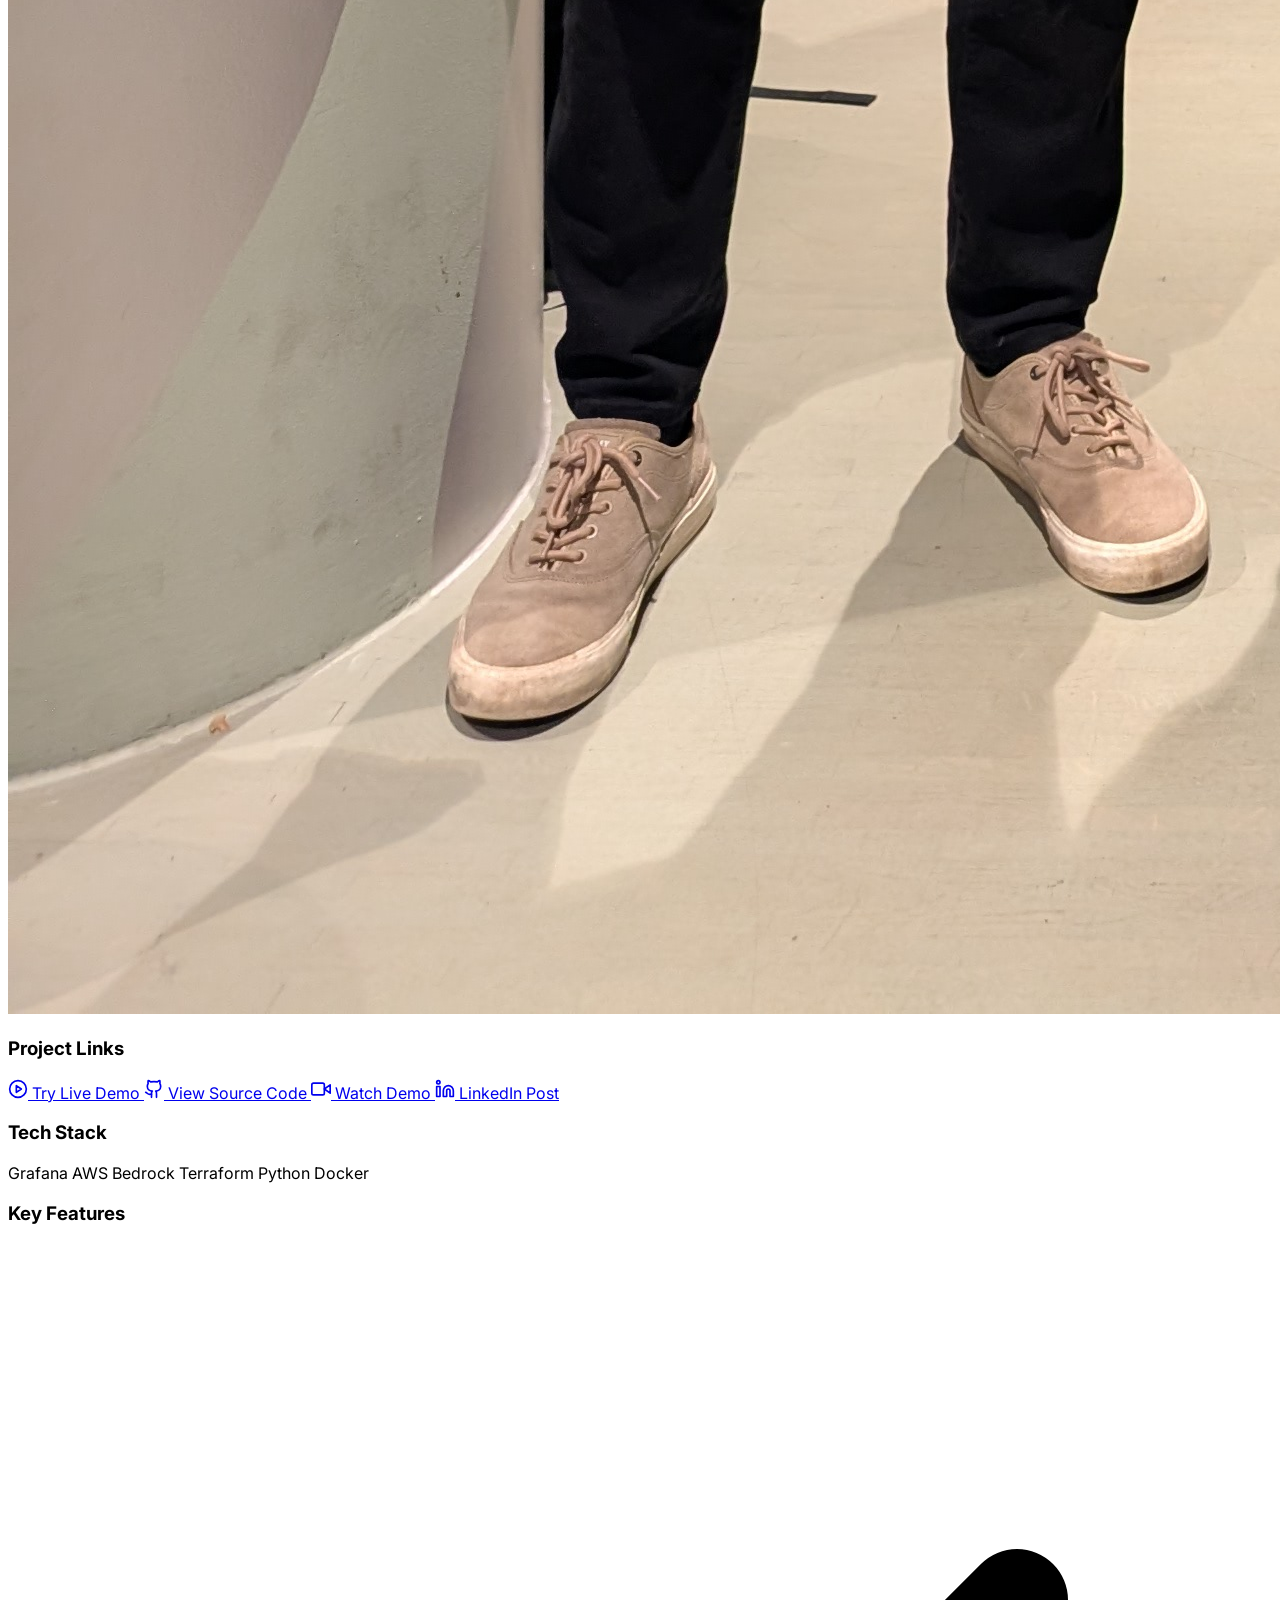
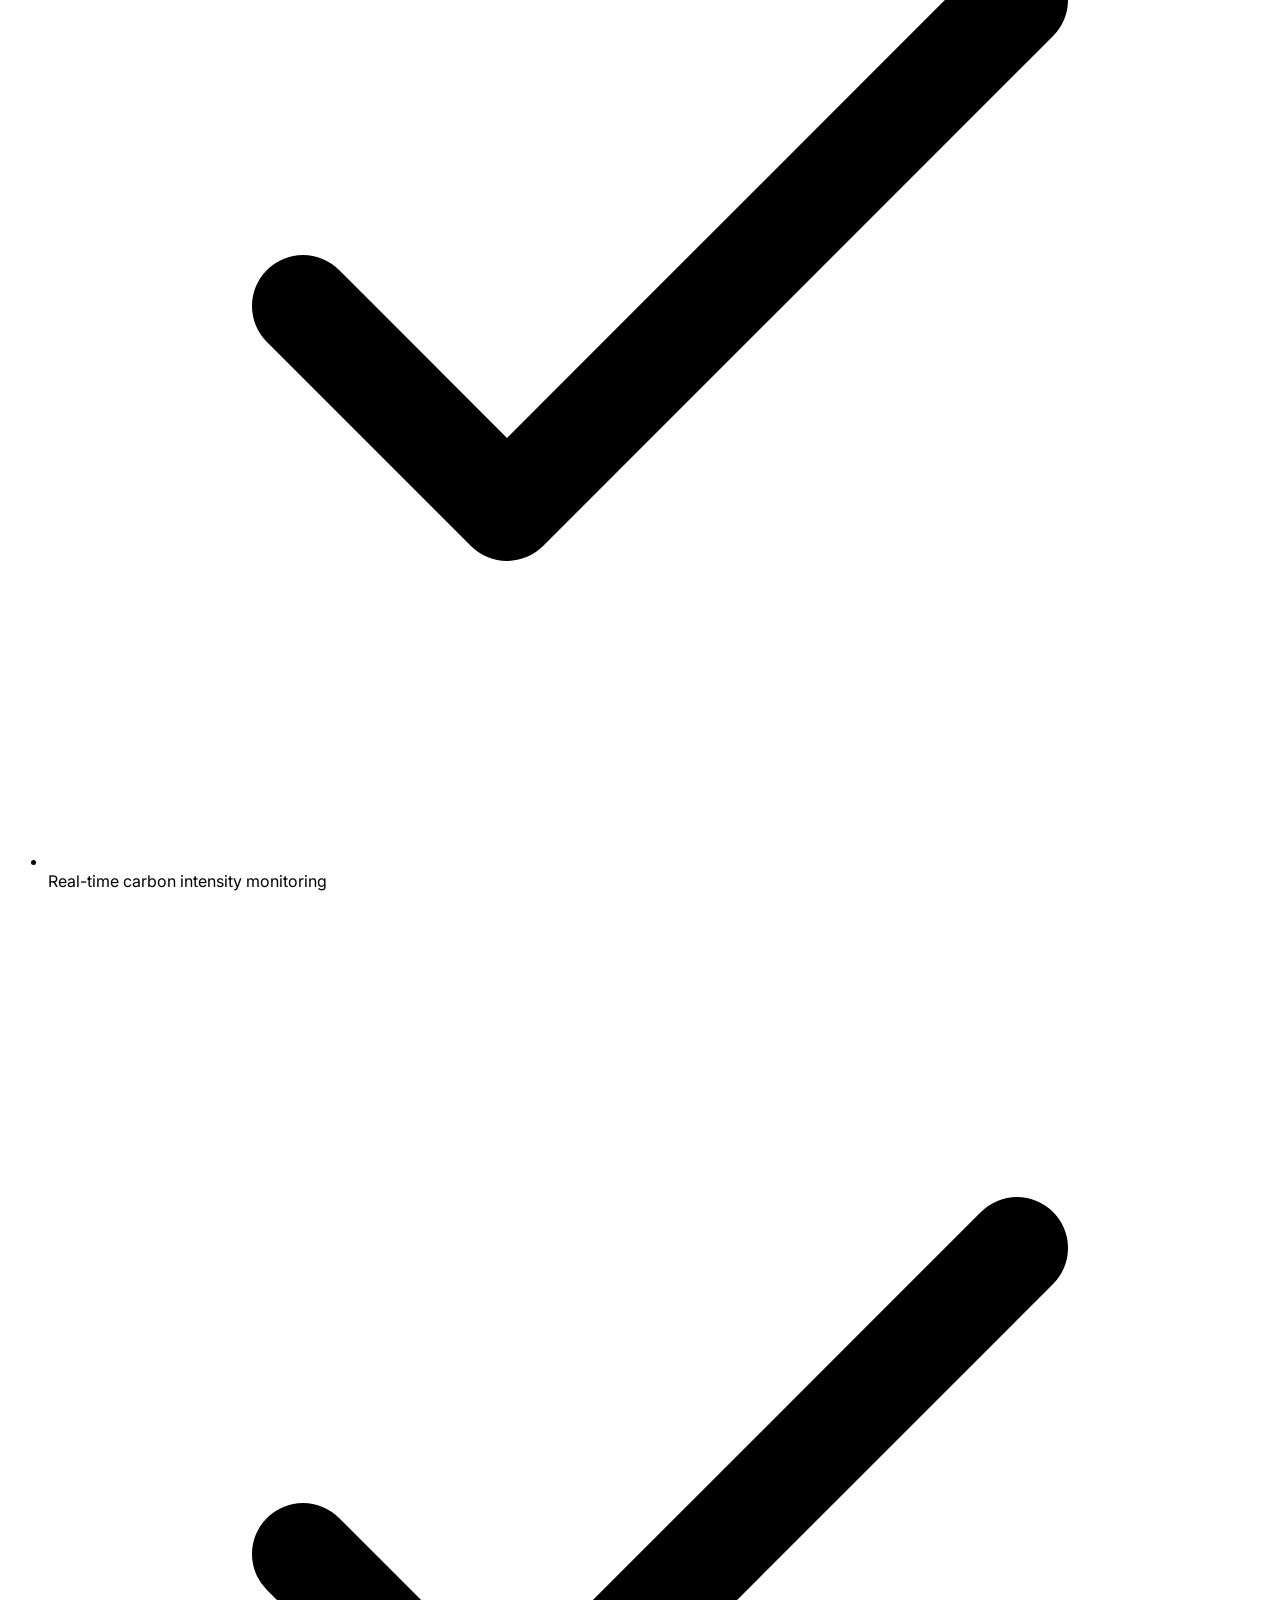
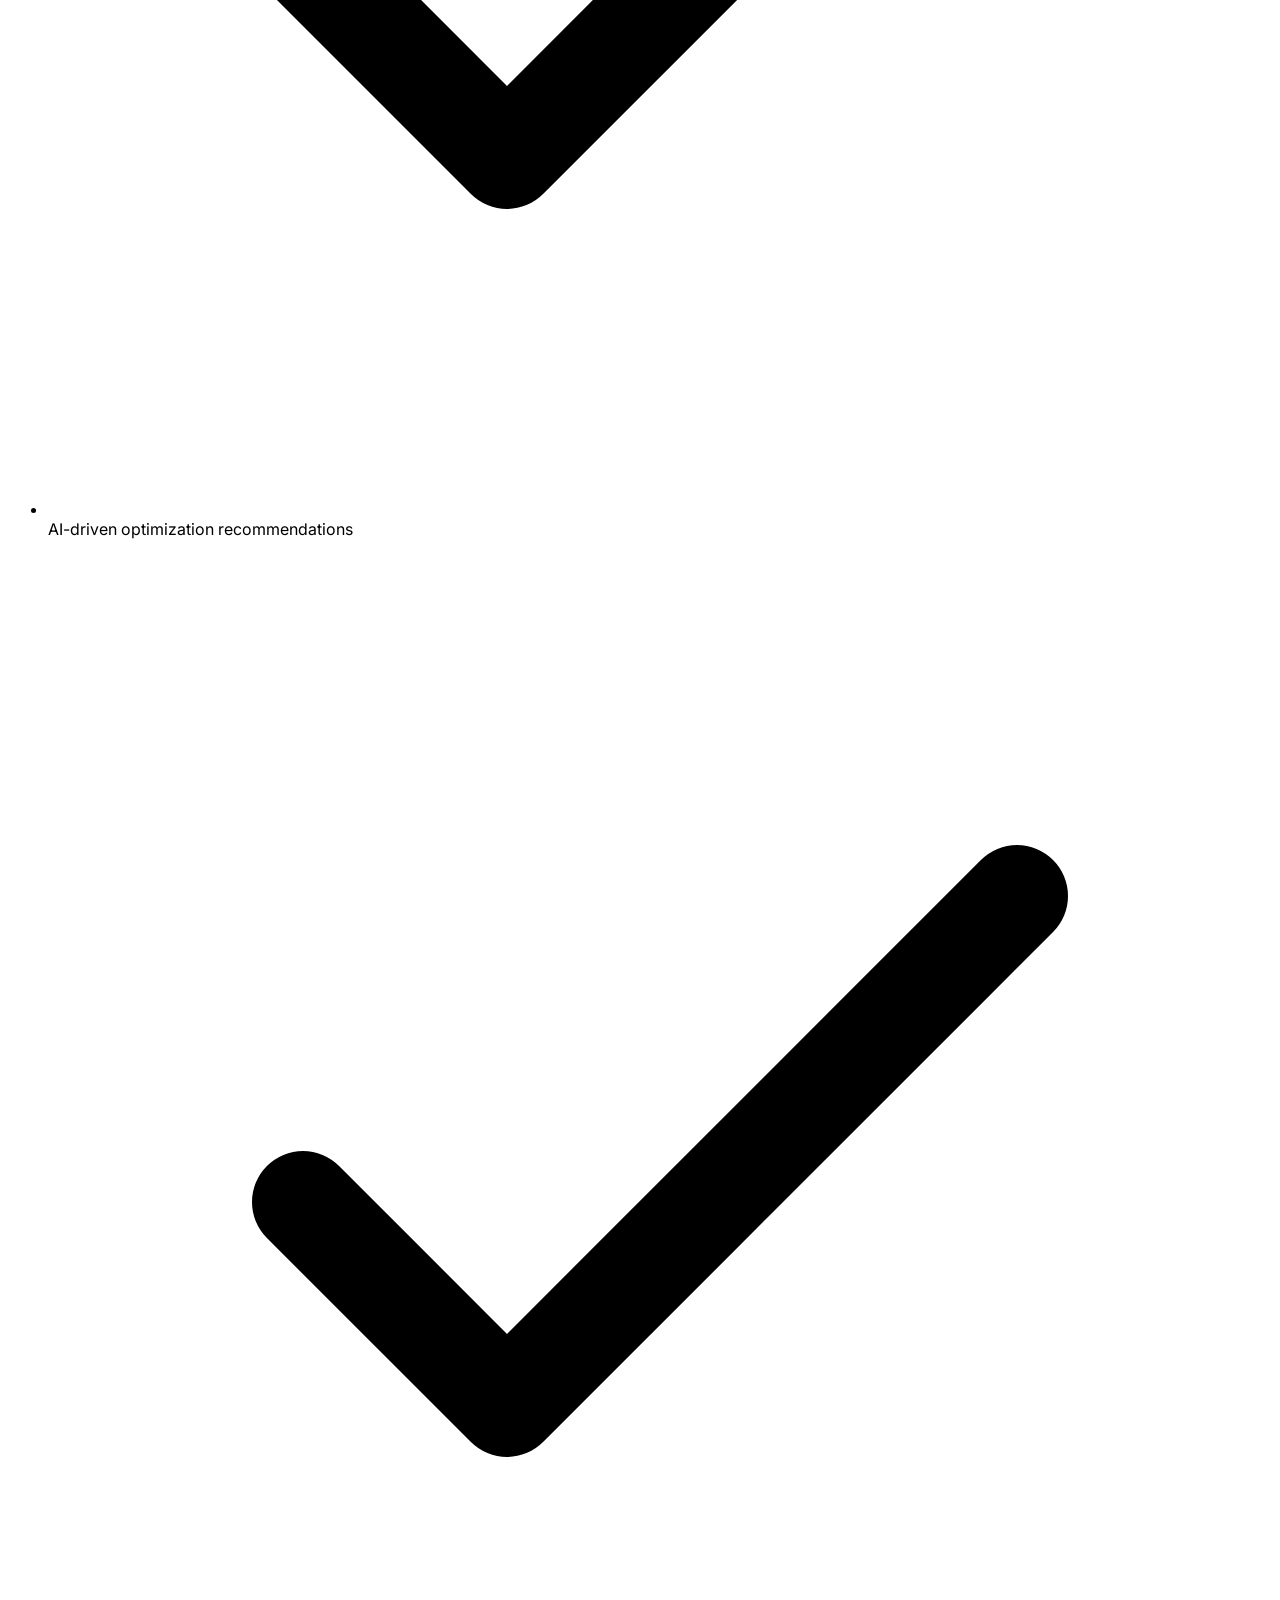
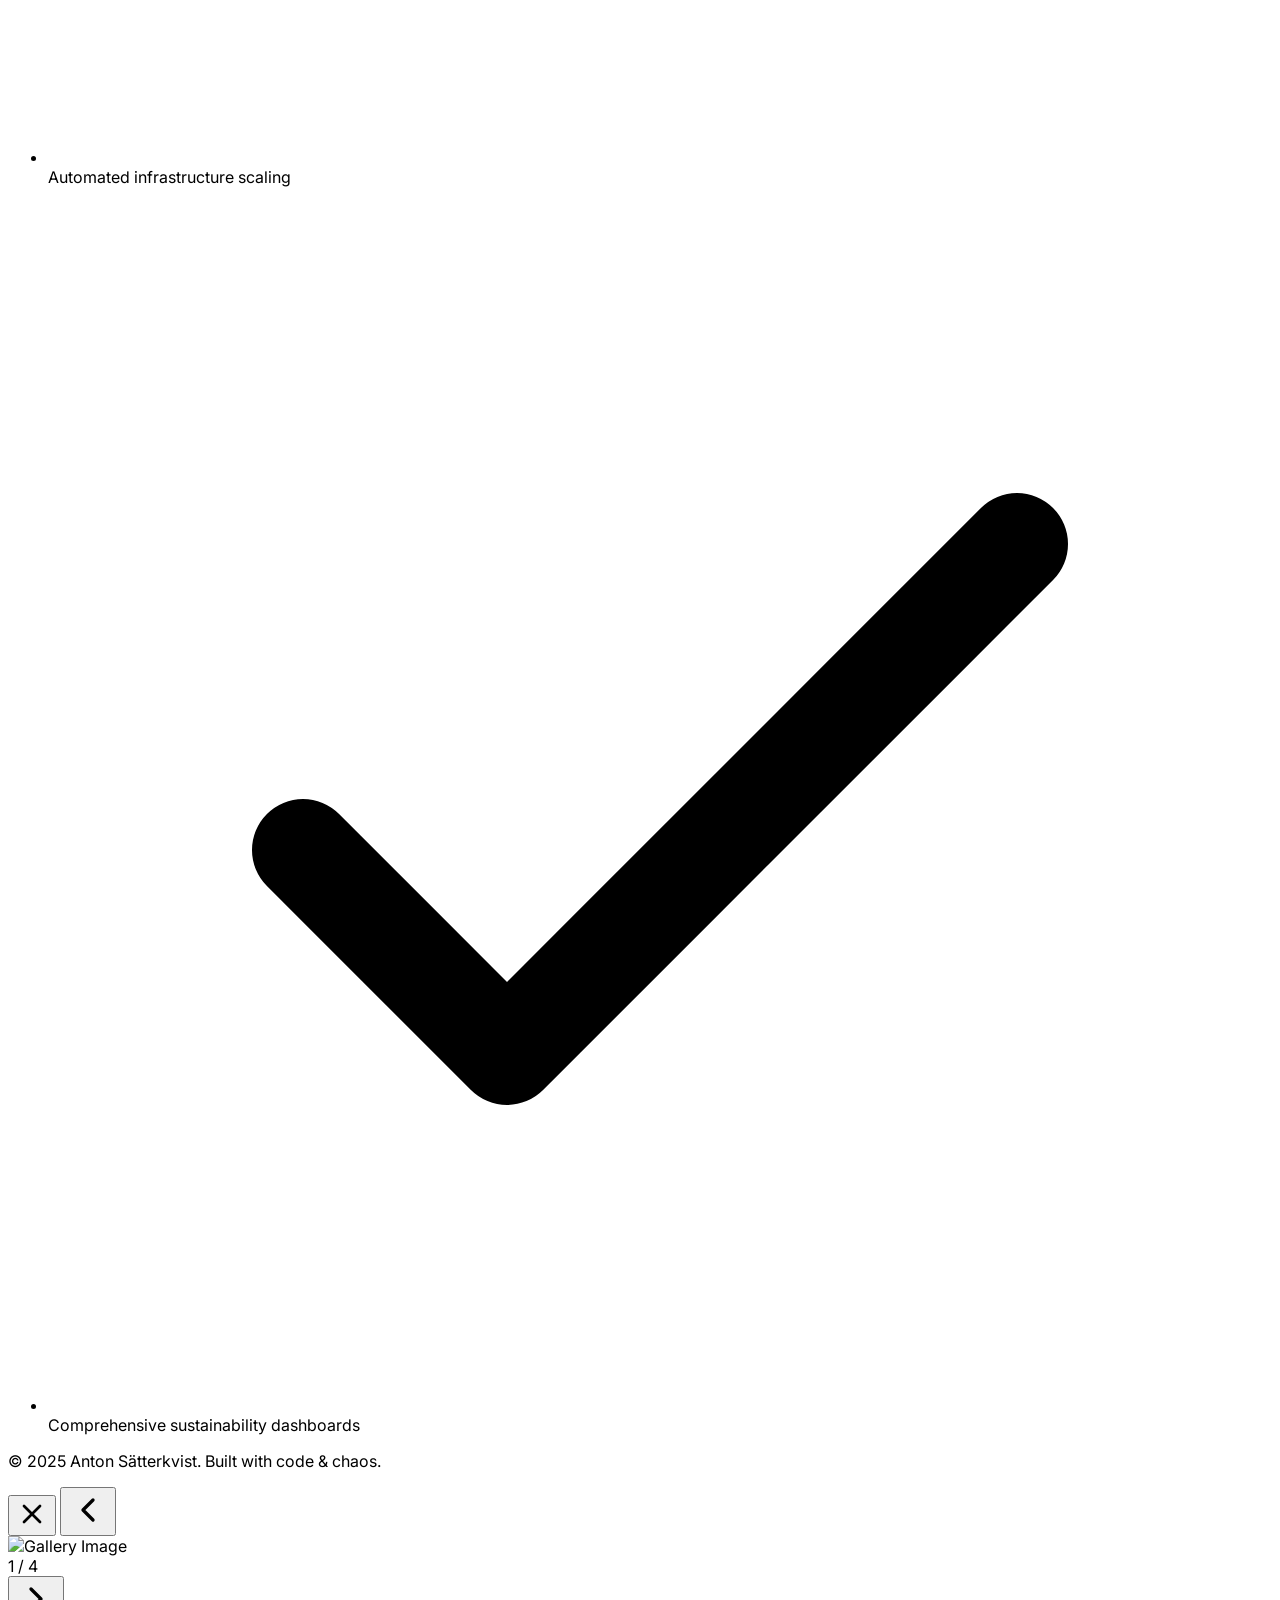
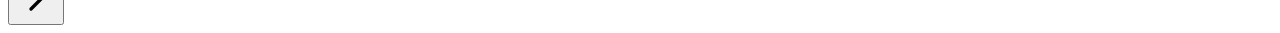
==== commit e18830d1: "new project, and added subdomain" ====
--- a/carbon-shift.html
+++ b/carbon-shift.html
@@ -1,11 +1,14 @@
 <!DOCTYPE html>
 <html lang="en" class="scroll-smooth">
+
 <head>
     <meta charset="UTF-8">
     <meta name="viewport" content="width=device-width, initial-scale=1.0">
     <link rel="preconnect" href="https://fonts.googleapis.com">
     <link rel="preconnect" href="https://fonts.gstatic.com" crossorigin>
-    <link href="https://fonts.googleapis.com/css2?family=Inter:wght@300;400;500;600;700;800&family=JetBrains+Mono:wght@400;700&display=swap" rel="stylesheet">
+    <link
+        href="https://fonts.googleapis.com/css2?family=Inter:wght@300;400;500;600;700;800&family=JetBrains+Mono:wght@400;700&display=swap"
+        rel="stylesheet">
     <link rel="icon" href="assets/favicon.ico" type="image/x-icon">
     <title>Carbon Shift | Project Details</title>
     <script src="https://cdn.tailwindcss.com"></script>
@@ -32,14 +35,20 @@
     </script>
     <link rel="stylesheet" href="styles.css">
 </head>
+
 <body class="bg-slate-950 text-slate-200 font-sans antialiased selection:bg-cyan-500/30">
 
     <!-- Navigation -->
     <nav class="fixed top-0 w-full z-50 transition-all duration-300">
         <div class="absolute inset-0 bg-slate-950/80 backdrop-blur-md border-b border-white/5"></div>
         <div class="container mx-auto px-6 py-4 relative flex justify-between items-center">
-            <a href="index.html" class="flex items-center gap-2 text-slate-400 hover:text-white transition-colors group">
-                <svg xmlns="http://www.w3.org/2000/svg" width="20" height="20" viewBox="0 0 24 24" fill="none" stroke="currentColor" stroke-width="2" stroke-linecap="round" stroke-linejoin="round" class="group-hover:-translate-x-1 transition-transform"><path d="m15 18-6-6 6-6"/></svg>
+            <a href="index.html"
+                class="flex items-center gap-2 text-slate-400 hover:text-white transition-colors group">
+                <svg xmlns="http://www.w3.org/2000/svg" width="20" height="20" viewBox="0 0 24 24" fill="none"
+                    stroke="currentColor" stroke-width="2" stroke-linecap="round" stroke-linejoin="round"
+                    class="group-hover:-translate-x-1 transition-transform">
+                    <path d="m15 18-6-6 6-6" />
+                </svg>
                 Back to Portfolio
             </a>
             <span class="text-xl font-bold tracking-tight text-white font-mono">&lt;Carbon Shift /&gt;</span>
@@ -48,51 +57,67 @@
 
     <main class="pt-32 pb-24">
         <div class="container mx-auto px-6">
-            
+
             <!-- Header -->
             <div class="max-w-4xl mx-auto mb-16 animate-fade-in">
                 <div class="flex flex-wrap items-center gap-4 mb-6">
-                    <span class="px-4 py-1.5 bg-yellow-500/10 text-yellow-500 border border-yellow-500/20 rounded-full text-sm font-bold flex items-center gap-2">
-                        <svg xmlns="http://www.w3.org/2000/svg" width="16" height="16" viewBox="0 0 24 24" fill="none" stroke="currentColor" stroke-width="2" stroke-linecap="round" stroke-linejoin="round"><circle cx="12" cy="8" r="7"/><polyline points="8.21 13.89 7 23 12 20 17 23 15.79 13.88"/></svg>
+                    <span
+                        class="px-4 py-1.5 bg-yellow-500/10 text-yellow-500 border border-yellow-500/20 rounded-full text-sm font-bold flex items-center gap-2">
+                        <svg xmlns="http://www.w3.org/2000/svg" width="16" height="16" viewBox="0 0 24 24" fill="none"
+                            stroke="currentColor" stroke-width="2" stroke-linecap="round" stroke-linejoin="round">
+                            <circle cx="12" cy="8" r="7" />
+                            <polyline points="8.21 13.89 7 23 12 20 17 23 15.79 13.88" />
+                        </svg>
                         1st Place Winner - AWS Hackathon
                     </span>
-                    <span class="px-3 py-1.5 bg-cyan-500/10 text-cyan-400 border border-cyan-500/20 rounded-full text-sm font-mono">Nov 2025</span>
+                    <span
+                        class="px-3 py-1.5 bg-cyan-500/10 text-cyan-400 border border-cyan-500/20 rounded-full text-sm font-mono">Nov
+                        2025</span>
                 </div>
                 <h1 class="text-4xl md:text-6xl font-bold text-white mb-6 leading-tight">
                     Carbon Shift: <br>
-                    <span class="text-transparent bg-clip-text bg-gradient-to-r from-green-400 to-cyan-500">Sustainable Cloud Computing</span>
+                    <span class="text-transparent bg-clip-text bg-gradient-to-r from-green-400 to-cyan-500">Sustainable
+                        Cloud Computing</span>
                 </h1>
                 <p class="text-xl text-slate-400 leading-relaxed">
-                    An AI-powered observability platform that empowers DevOps teams to make carbon-aware deployment decisions in real-time using Grafana and Amazon Bedrock.
+                    An AI-powered observability platform that empowers DevOps teams to make carbon-aware deployment
+                    decisions in real-time using Grafana and Amazon Bedrock.
                 </p>
             </div>
 
             <!-- Main Content Grid -->
             <div class="grid lg:grid-cols-3 gap-12 max-w-6xl mx-auto mb-24">
-                
+
                 <!-- Left Column: Details -->
                 <div class="lg:col-span-2 space-y-12 animate-fade-in" style="animation-delay: 0.1s;">
-                    
+
                     <!-- Main Image Slider -->
-                    <div class="relative rounded-2xl overflow-hidden border border-white/10 shadow-2xl bg-slate-900 aspect-video group">
+                    <div
+                        class="relative rounded-2xl overflow-hidden border border-white/10 shadow-2xl bg-slate-900 aspect-video group">
                         <!-- Slide 1 -->
                         <div class="project-slide absolute inset-0 transition-opacity duration-1000 opacity-100">
-                            <img src="assets/carbon-shift-1.jpeg" alt="Carbon Shift Dashboard" class="w-full h-full object-cover">
+                            <img src="assets/carbon-shift-1.jpeg" alt="Carbon Shift Dashboard"
+                                class="w-full h-full object-cover">
                         </div>
                         <!-- Slide 2 -->
                         <div class="project-slide absolute inset-0 transition-opacity duration-1000 opacity-0">
-                            <img src="assets/carbon-shift-2.jpeg" alt="Carbon Shift Interface" class="w-full h-full object-cover">
+                            <img src="assets/carbon-shift-2.jpeg" alt="Carbon Shift Interface"
+                                class="w-full h-full object-cover">
                         </div>
                         <!-- Slide 3 -->
                         <div class="project-slide absolute inset-0 transition-opacity duration-1000 opacity-0">
-                            <img src="assets/carbon-shift-3.jpeg" alt="Carbon Shift Analytics" class="w-full h-full object-cover">
-                        </div>
-                        
+                            <img src="assets/carbon-shift-3.jpeg" alt="Carbon Shift Analytics"
+                                class="w-full h-full object-cover">
+                        </div>
+
                         <!-- Indicators -->
                         <div class="absolute bottom-4 right-4 flex gap-2 z-10">
-                            <button class="w-2 h-2 rounded-full bg-white transition-all project-indicator" onclick="setProjectSlide(0)"></button>
-                            <button class="w-2 h-2 rounded-full bg-white/50 transition-all project-indicator" onclick="setProjectSlide(1)"></button>
-                            <button class="w-2 h-2 rounded-full bg-white/50 transition-all project-indicator" onclick="setProjectSlide(2)"></button>
+                            <button class="w-2 h-2 rounded-full bg-white transition-all project-indicator"
+                                onclick="setProjectSlide(0)"></button>
+                            <button class="w-2 h-2 rounded-full bg-white/50 transition-all project-indicator"
+                                onclick="setProjectSlide(1)"></button>
+                            <button class="w-2 h-2 rounded-full bg-white/50 transition-all project-indicator"
+                                onclick="setProjectSlide(2)"></button>
                         </div>
                     </div>
 
@@ -100,20 +125,32 @@
                     <div class="prose prose-invert prose-lg max-w-none">
                         <h3 class="text-2xl font-bold text-white mb-4">The Challenge</h3>
                         <p class="text-slate-400 mb-8">
-                            The core goal of most companies is to reduce costs, but lowering the carbon footprint is quickly climbing the priority list. We found that companies often aren't fully aware of where their servers are hosted, leading to unnecessary costs and untracked emissions. Generally, decisions are based on server performance and cost efficiency, while often ignoring sustainability.
+                            The core goal of most companies is to reduce costs, but lowering the carbon footprint is
+                            quickly climbing the priority list. We found that companies often aren't fully aware of
+                            where their servers are hosted, leading to unnecessary costs and untracked emissions.
+                            Generally, decisions are based on server performance and cost efficiency, while often
+                            ignoring sustainability.
                         </p>
 
                         <h3 class="text-2xl font-bold text-white mb-4">The Solution</h3>
                         <p class="text-slate-400 mb-8">
-                            Carbon Shift helps companies identify which cloud regions are cheaper and more emission-efficient. By tracking carbon dioxide emissions and electricity costs for servers (AWS/Azure), we empower teams to save money, boost performance, and shrink their carbon footprint simultaneously.
+                            Carbon Shift helps companies identify which cloud regions are cheaper and more
+                            emission-efficient. By tracking carbon dioxide emissions and electricity costs for servers
+                            (AWS/Azure), we empower teams to save money, boost performance, and shrink their carbon
+                            footprint simultaneously.
                         </p>
                         <p class="text-slate-400 mb-8 border-l-4 border-cyan-500 pl-4 italic">
-                            "Our analysis revealed that migrating a cluster of 100 m6g.xlarge instances from Germany to Sweden could result in yearly savings of over <strong>10,000 kg of CO2</strong> and <strong>$17,500</strong>. This highlights how location-aware deployment strategies can drive significant environmental and financial impact."
+                            "Our analysis revealed that migrating a cluster of 100 m6g.xlarge instances from Germany to
+                            Sweden could result in yearly savings of over <strong>10,000 kg of CO2</strong> and
+                            <strong>$17,500</strong>. This highlights how location-aware deployment strategies can drive
+                            significant environmental and financial impact."
                         </p>
 
                         <div class="my-8 rounded-xl overflow-hidden border border-white/10 shadow-lg bg-slate-900">
-                            <img src="assets/yearly-saving.png" alt="Yearly CO2 and Cost Savings Dashboard" class="w-full h-auto">
-                            <p class="text-sm text-slate-500 p-3 text-center bg-slate-950/50">Germany vs. Sweden: Dashboard showing potential savings by optimizing server location</p>
+                            <img src="assets/yearly-saving.png" alt="Yearly CO2 and Cost Savings Dashboard"
+                                class="w-full h-auto">
+                            <p class="text-sm text-slate-500 p-3 text-center bg-slate-950/50">Germany vs. Sweden:
+                                Dashboard showing potential savings by optimizing server location</p>
                         </div>
 
                         <h3 class="text-2xl font-bold text-white mb-4">Future Roadmap</h3>
@@ -121,18 +158,23 @@
                             Even though we implemented many features, we have ideas for future development:
                         </p>
                         <ul class="text-slate-400 list-disc pl-6 mb-8 space-y-2">
-                            <li><strong>AI Insights:</strong> Deploying an AI model to a Grafana panel that automatically gives a report with feedback and insights based on dashboard data.</li>
-                            <li><strong>Carbon Budgeting:</strong> Implementing a company carbon budget & alerting system that tracks total emissions and shows a burndown chart against the budget.</li>
+                            <li><strong>AI Insights:</strong> Deploying an AI model to a Grafana panel that
+                                automatically gives a report with feedback and insights based on dashboard data.</li>
+                            <li><strong>Carbon Budgeting:</strong> Implementing a company carbon budget & alerting
+                                system that tracks total emissions and shows a burndown chart against the budget.</li>
                         </ul>
 
                         <h3 class="text-2xl font-bold text-white mb-4">Team & Event</h3>
                         <p class="text-slate-400 mb-4">
-                            Built by <strong>Team Chaos</strong> from Chas Academy. We are a group of DevOps and Fullstack .NET students exploring the power of Grafana and AI.
+                            Built by <strong>Team Chaos</strong> from Chas Academy. We are a group of DevOps and
+                            Fullstack .NET students exploring the power of Grafana and AI.
                             <br>
                             <span class="text-cyan-400">Team Members:</span> Anton, Theo, Vincent, Victoria, and Mika.
                         </p>
                         <p class="text-slate-400">
-                            This project was developed during a hackathon hosted at <strong>HiQ HQ</strong> in Stockholm. The event was sponsored by <strong>AWS</strong> and <strong>Grafana</strong>, providing the perfect environment to innovate with sustainable cloud technologies.
+                            This project was developed during a hackathon hosted at <strong>HiQ HQ</strong> in
+                            Stockholm. The event was sponsored by <strong>AWS</strong> and <strong>Grafana</strong>,
+                            providing the perfect environment to innovate with sustainable cloud technologies.
                         </p>
                     </div>
 
@@ -140,29 +182,61 @@
                     <div class="space-y-6">
                         <h3 class="text-2xl font-bold text-white">Project Gallery</h3>
                         <div class="grid md:grid-cols-2 gap-4">
-                            <div class="rounded-xl overflow-hidden border border-white/10 bg-slate-900 group cursor-pointer relative" onclick="openLightbox(0)">
-                                <div class="absolute inset-0 bg-slate-950/0 group-hover:bg-slate-950/20 transition-colors z-10 flex items-center justify-center">
-                                    <svg xmlns="http://www.w3.org/2000/svg" width="32" height="32" viewBox="0 0 24 24" fill="none" stroke="currentColor" stroke-width="2" stroke-linecap="round" stroke-linejoin="round" class="text-white opacity-0 group-hover:opacity-100 transition-opacity transform scale-75 group-hover:scale-100"><path d="M15 3h6v6M9 21H3v-6M21 3l-7 7M3 21l7-7"/></svg>
+                            <div class="rounded-xl overflow-hidden border border-white/10 bg-slate-900 group cursor-pointer relative"
+                                onclick="openLightbox(0)">
+                                <div
+                                    class="absolute inset-0 bg-slate-950/0 group-hover:bg-slate-950/20 transition-colors z-10 flex items-center justify-center">
+                                    <svg xmlns="http://www.w3.org/2000/svg" width="32" height="32" viewBox="0 0 24 24"
+                                        fill="none" stroke="currentColor" stroke-width="2" stroke-linecap="round"
+                                        stroke-linejoin="round"
+                                        class="text-white opacity-0 group-hover:opacity-100 transition-opacity transform scale-75 group-hover:scale-100">
+                                        <path d="M15 3h6v6M9 21H3v-6M21 3l-7 7M3 21l7-7" />
+                                    </svg>
                                 </div>
-                                <img src="assets/carbon-shift-1.jpeg" alt="Carbon Shift Dashboard" class="w-full h-48 object-cover group-hover:scale-105 transition-transform duration-500">
+                                <img src="assets/carbon-shift-1.jpeg" alt="Carbon Shift Dashboard"
+                                    class="w-full h-48 object-cover group-hover:scale-105 transition-transform duration-500">
                             </div>
-                            <div class="rounded-xl overflow-hidden border border-white/10 bg-slate-900 group cursor-pointer relative" onclick="openLightbox(1)">
-                                <div class="absolute inset-0 bg-slate-950/0 group-hover:bg-slate-950/20 transition-colors z-10 flex items-center justify-center">
-                                    <svg xmlns="http://www.w3.org/2000/svg" width="32" height="32" viewBox="0 0 24 24" fill="none" stroke="currentColor" stroke-width="2" stroke-linecap="round" stroke-linejoin="round" class="text-white opacity-0 group-hover:opacity-100 transition-opacity transform scale-75 group-hover:scale-100"><path d="M15 3h6v6M9 21H3v-6M21 3l-7 7M3 21l7-7"/></svg>
+                            <div class="rounded-xl overflow-hidden border border-white/10 bg-slate-900 group cursor-pointer relative"
+                                onclick="openLightbox(1)">
+                                <div
+                                    class="absolute inset-0 bg-slate-950/0 group-hover:bg-slate-950/20 transition-colors z-10 flex items-center justify-center">
+                                    <svg xmlns="http://www.w3.org/2000/svg" width="32" height="32" viewBox="0 0 24 24"
+                                        fill="none" stroke="currentColor" stroke-width="2" stroke-linecap="round"
+                                        stroke-linejoin="round"
+                                        class="text-white opacity-0 group-hover:opacity-100 transition-opacity transform scale-75 group-hover:scale-100">
+                                        <path d="M15 3h6v6M9 21H3v-6M21 3l-7 7M3 21l7-7" />
+                                    </svg>
                                 </div>
-                                <img src="assets/carbon-shift-2.jpeg" alt="Carbon Shift Interface" class="w-full h-48 object-cover group-hover:scale-105 transition-transform duration-500">
+                                <img src="assets/carbon-shift-2.jpeg" alt="Carbon Shift Interface"
+                                    class="w-full h-48 object-cover group-hover:scale-105 transition-transform duration-500">
                             </div>
-                            <div class="rounded-xl overflow-hidden border border-white/10 bg-slate-900 group cursor-pointer relative" onclick="openLightbox(2)">
-                                <div class="absolute inset-0 bg-slate-950/0 group-hover:bg-slate-950/20 transition-colors z-10 flex items-center justify-center">
-                                    <svg xmlns="http://www.w3.org/2000/svg" width="32" height="32" viewBox="0 0 24 24" fill="none" stroke="currentColor" stroke-width="2" stroke-linecap="round" stroke-linejoin="round" class="text-white opacity-0 group-hover:opacity-100 transition-opacity transform scale-75 group-hover:scale-100"><path d="M15 3h6v6M9 21H3v-6M21 3l-7 7M3 21l7-7"/></svg>
+                            <div class="rounded-xl overflow-hidden border border-white/10 bg-slate-900 group cursor-pointer relative"
+                                onclick="openLightbox(2)">
+                                <div
+                                    class="absolute inset-0 bg-slate-950/0 group-hover:bg-slate-950/20 transition-colors z-10 flex items-center justify-center">
+                                    <svg xmlns="http://www.w3.org/2000/svg" width="32" height="32" viewBox="0 0 24 24"
+                                        fill="none" stroke="currentColor" stroke-width="2" stroke-linecap="round"
+                                        stroke-linejoin="round"
+                                        class="text-white opacity-0 group-hover:opacity-100 transition-opacity transform scale-75 group-hover:scale-100">
+                                        <path d="M15 3h6v6M9 21H3v-6M21 3l-7 7M3 21l7-7" />
+                                    </svg>
                                 </div>
-                                <img src="assets/carbon-shift-3.jpeg" alt="Carbon Shift Analytics" class="w-full h-48 object-cover group-hover:scale-105 transition-transform duration-500">
+                                <img src="assets/carbon-shift-3.jpeg" alt="Carbon Shift Analytics"
+                                    class="w-full h-48 object-cover group-hover:scale-105 transition-transform duration-500">
                             </div>
-                            <div class="rounded-xl overflow-hidden border border-white/10 bg-slate-900 group cursor-pointer relative" onclick="openLightbox(3)">
-                                <div class="absolute inset-0 bg-slate-950/0 group-hover:bg-slate-950/20 transition-colors z-10 flex items-center justify-center">
-                                    <svg xmlns="http://www.w3.org/2000/svg" width="32" height="32" viewBox="0 0 24 24" fill="none" stroke="currentColor" stroke-width="2" stroke-linecap="round" stroke-linejoin="round" class="text-white opacity-0 group-hover:opacity-100 transition-opacity transform scale-75 group-hover:scale-100"><path d="M15 3h6v6M9 21H3v-6M21 3l-7 7M3 21l7-7"/></svg>
+                            <div class="rounded-xl overflow-hidden border border-white/10 bg-slate-900 group cursor-pointer relative"
+                                onclick="openLightbox(3)">
+                                <div
+                                    class="absolute inset-0 bg-slate-950/0 group-hover:bg-slate-950/20 transition-colors z-10 flex items-center justify-center">
+                                    <svg xmlns="http://www.w3.org/2000/svg" width="32" height="32" viewBox="0 0 24 24"
+                                        fill="none" stroke="currentColor" stroke-width="2" stroke-linecap="round"
+                                        stroke-linejoin="round"
+                                        class="text-white opacity-0 group-hover:opacity-100 transition-opacity transform scale-75 group-hover:scale-100">
+                                        <path d="M15 3h6v6M9 21H3v-6M21 3l-7 7M3 21l7-7" />
+                                    </svg>
                                 </div>
-                                <img src="assets/carbon-shift-4.jpg" alt="Carbon Shift Team" class="w-full h-48 object-cover group-hover:scale-105 transition-transform duration-500">
+                                <img src="assets/carbon-shift-4.jpg" alt="Carbon Shift Team"
+                                    class="w-full h-48 object-cover group-hover:scale-105 transition-transform duration-500">
                             </div>
                         </div>
                     </div>
@@ -170,21 +244,53 @@
 
                 <!-- Right Column: Sidebar -->
                 <div class="space-y-8 animate-fade-in" style="animation-delay: 0.2s;">
-                    
+
                     <!-- Links Card -->
                     <div class="p-6 rounded-2xl bg-slate-900 border border-white/10">
                         <h3 class="text-lg font-bold text-white mb-4">Project Links</h3>
                         <div class="space-y-3">
-                            <a href="https://github.com/AntonSatt/carbonswift" target="_blank" class="flex items-center gap-3 p-3 rounded-lg bg-white/5 hover:bg-white/10 transition-colors text-slate-300 hover:text-white">
-                                <svg xmlns="http://www.w3.org/2000/svg" width="20" height="20" viewBox="0 0 24 24" fill="none" stroke="currentColor" stroke-width="2" stroke-linecap="round" stroke-linejoin="round"><path d="M15 22v-4a4.8 4.8 0 0 0-1-3.5c3 0 6-2 6-5.5.08-1.25-.27-2.48-1-3.5.28-1.15.28-2.35 0-3.5 0 0-1 0-3 1.5-2.64-.5-5.36-.5-8 0C6 2 5 2 5 2c-.3 1.15-.3 2.35 0 3.5A5.403 5.403 0 0 0 4 9c0 3.5 3 5.5 6 5.5-.39.49-.68 1.05-.85 1.65-.17.6-.22 1.23-.15 1.85v4"/><path d="M9 18c-4.51 2-5-2-7-2"/></svg>
+                            <a href="https://carbonshift.antonsatt.com/" target="_blank"
+                                class="flex items-center gap-3 p-3 rounded-lg bg-green-500/10 hover:bg-green-500/20 transition-colors text-green-400 hover:text-green-300 border border-green-500/20">
+                                <svg xmlns="http://www.w3.org/2000/svg" width="20" height="20" viewBox="0 0 24 24"
+                                    fill="none" stroke="currentColor" stroke-width="2" stroke-linecap="round"
+                                    stroke-linejoin="round">
+                                    <circle cx="12" cy="12" r="10" />
+                                    <polygon points="10 8 16 12 10 16 10 8" />
+                                </svg>
+                                <span class="font-medium">Try Live Demo</span>
+                            </a>
+                            <a href="https://github.com/AntonSatt/carbonswift" target="_blank"
+                                class="flex items-center gap-3 p-3 rounded-lg bg-white/5 hover:bg-white/10 transition-colors text-slate-300 hover:text-white">
+                                <svg xmlns="http://www.w3.org/2000/svg" width="20" height="20" viewBox="0 0 24 24"
+                                    fill="none" stroke="currentColor" stroke-width="2" stroke-linecap="round"
+                                    stroke-linejoin="round">
+                                    <path
+                                        d="M15 22v-4a4.8 4.8 0 0 0-1-3.5c3 0 6-2 6-5.5.08-1.25-.27-2.48-1-3.5.28-1.15.28-2.35 0-3.5 0 0-1 0-3 1.5-2.64-.5-5.36-.5-8 0C6 2 5 2 5 2c-.3 1.15-.3 2.35 0 3.5A5.403 5.403 0 0 0 4 9c0 3.5 3 5.5 6 5.5-.39.49-.68 1.05-.85 1.65-.17.6-.22 1.23-.15 1.85v4" />
+                                    <path d="M9 18c-4.51 2-5-2-7-2" />
+                                </svg>
                                 <span class="font-medium">View Source Code</span>
                             </a>
-                            <a href="https://www.youtube.com/watch?v=okWQFswGp1A" target="_blank" class="flex items-center gap-3 p-3 rounded-lg bg-red-500/10 hover:bg-red-500/20 transition-colors text-red-400 hover:text-red-300">
-                                <svg xmlns="http://www.w3.org/2000/svg" width="20" height="20" viewBox="0 0 24 24" fill="none" stroke="currentColor" stroke-width="2" stroke-linecap="round" stroke-linejoin="round"><polygon points="23 7 16 12 23 17 23 7"/><rect x="1" y="5" width="15" height="14" rx="2" ry="2"/></svg>
+                            <a href="https://www.youtube.com/watch?v=okWQFswGp1A" target="_blank"
+                                class="flex items-center gap-3 p-3 rounded-lg bg-red-500/10 hover:bg-red-500/20 transition-colors text-red-400 hover:text-red-300">
+                                <svg xmlns="http://www.w3.org/2000/svg" width="20" height="20" viewBox="0 0 24 24"
+                                    fill="none" stroke="currentColor" stroke-width="2" stroke-linecap="round"
+                                    stroke-linejoin="round">
+                                    <polygon points="23 7 16 12 23 17 23 7" />
+                                    <rect x="1" y="5" width="15" height="14" rx="2" ry="2" />
+                                </svg>
                                 <span class="font-medium">Watch Demo</span>
                             </a>
-                            <a href="https://www.linkedin.com/posts/anton-satterkvist_grafana-aws-stockholm-activity-7397530767989305344-KSw9" target="_blank" class="flex items-center gap-3 p-3 rounded-lg bg-blue-500/10 hover:bg-blue-500/20 transition-colors text-blue-400 hover:text-blue-300">
-                                <svg xmlns="http://www.w3.org/2000/svg" width="20" height="20" viewBox="0 0 24 24" fill="none" stroke="currentColor" stroke-width="2" stroke-linecap="round" stroke-linejoin="round"><path d="M16 8a6 6 0 0 1 6 6v7h-4v-7a2 2 0 0 0-2-2 2 2 0 0 0-2 2v7h-4v-7a6 6 0 0 1 6-6z"/><rect x="2" y="9" width="4" height="12"/><circle cx="4" cy="4" r="2"/></svg>
+                            <a href="https://www.linkedin.com/posts/anton-satterkvist_grafana-aws-stockholm-activity-7397530767989305344-KSw9"
+                                target="_blank"
+                                class="flex items-center gap-3 p-3 rounded-lg bg-blue-500/10 hover:bg-blue-500/20 transition-colors text-blue-400 hover:text-blue-300">
+                                <svg xmlns="http://www.w3.org/2000/svg" width="20" height="20" viewBox="0 0 24 24"
+                                    fill="none" stroke="currentColor" stroke-width="2" stroke-linecap="round"
+                                    stroke-linejoin="round">
+                                    <path
+                                        d="M16 8a6 6 0 0 1 6 6v7h-4v-7a2 2 0 0 0-2-2 2 2 0 0 0-2 2v7h-4v-7a6 6 0 0 1 6-6z" />
+                                    <rect x="2" y="9" width="4" height="12" />
+                                    <circle cx="4" cy="4" r="2" />
+                                </svg>
                                 <span class="font-medium">LinkedIn Post</span>
                             </a>
                         </div>
@@ -194,11 +300,17 @@
                     <div class="p-6 rounded-2xl bg-slate-900 border border-white/10">
                         <h3 class="text-lg font-bold text-white mb-4">Tech Stack</h3>
                         <div class="flex flex-wrap gap-2">
-                            <span class="px-3 py-1 text-sm font-medium text-orange-300 bg-orange-950/30 border border-orange-500/20 rounded-full">Grafana</span>
-                            <span class="px-3 py-1 text-sm font-medium text-cyan-300 bg-cyan-950/30 border border-cyan-500/20 rounded-full">AWS Bedrock</span>
-                            <span class="px-3 py-1 text-sm font-medium text-purple-300 bg-purple-950/30 border border-purple-500/20 rounded-full">Terraform</span>
-                            <span class="px-3 py-1 text-sm font-medium text-yellow-300 bg-yellow-950/30 border border-yellow-500/20 rounded-full">Python</span>
-                            <span class="px-3 py-1 text-sm font-medium text-blue-300 bg-blue-950/30 border border-blue-500/20 rounded-full">Docker</span>
+                            <span
+                                class="px-3 py-1 text-sm font-medium text-orange-300 bg-orange-950/30 border border-orange-500/20 rounded-full">Grafana</span>
+                            <span
+                                class="px-3 py-1 text-sm font-medium text-cyan-300 bg-cyan-950/30 border border-cyan-500/20 rounded-full">AWS
+                                Bedrock</span>
+                            <span
+                                class="px-3 py-1 text-sm font-medium text-purple-300 bg-purple-950/30 border border-purple-500/20 rounded-full">Terraform</span>
+                            <span
+                                class="px-3 py-1 text-sm font-medium text-yellow-300 bg-yellow-950/30 border border-yellow-500/20 rounded-full">Python</span>
+                            <span
+                                class="px-3 py-1 text-sm font-medium text-blue-300 bg-blue-950/30 border border-blue-500/20 rounded-full">Docker</span>
                         </div>
                     </div>
 
@@ -207,19 +319,35 @@
                         <h3 class="text-lg font-bold text-white mb-4">Key Features</h3>
                         <ul class="space-y-3 text-slate-400 text-sm">
                             <li class="flex gap-3">
-                                <svg class="w-5 h-5 text-green-400 shrink-0" fill="none" stroke="currentColor" viewBox="0 0 24 24"><path stroke-linecap="round" stroke-linejoin="round" stroke-width="2" d="M5 13l4 4L19 7"></path></svg>
+                                <svg class="w-5 h-5 text-green-400 shrink-0" fill="none" stroke="currentColor"
+                                    viewBox="0 0 24 24">
+                                    <path stroke-linecap="round" stroke-linejoin="round" stroke-width="2"
+                                        d="M5 13l4 4L19 7"></path>
+                                </svg>
                                 Real-time carbon intensity monitoring
                             </li>
                             <li class="flex gap-3">
-                                <svg class="w-5 h-5 text-green-400 shrink-0" fill="none" stroke="currentColor" viewBox="0 0 24 24"><path stroke-linecap="round" stroke-linejoin="round" stroke-width="2" d="M5 13l4 4L19 7"></path></svg>
+                                <svg class="w-5 h-5 text-green-400 shrink-0" fill="none" stroke="currentColor"
+                                    viewBox="0 0 24 24">
+                                    <path stroke-linecap="round" stroke-linejoin="round" stroke-width="2"
+                                        d="M5 13l4 4L19 7"></path>
+                                </svg>
                                 AI-driven optimization recommendations
                             </li>
                             <li class="flex gap-3">
-                                <svg class="w-5 h-5 text-green-400 shrink-0" fill="none" stroke="currentColor" viewBox="0 0 24 24"><path stroke-linecap="round" stroke-linejoin="round" stroke-width="2" d="M5 13l4 4L19 7"></path></svg>
+                                <svg class="w-5 h-5 text-green-400 shrink-0" fill="none" stroke="currentColor"
+                                    viewBox="0 0 24 24">
+                                    <path stroke-linecap="round" stroke-linejoin="round" stroke-width="2"
+                                        d="M5 13l4 4L19 7"></path>
+                                </svg>
                                 Automated infrastructure scaling
                             </li>
                             <li class="flex gap-3">
-                                <svg class="w-5 h-5 text-green-400 shrink-0" fill="none" stroke="currentColor" viewBox="0 0 24 24"><path stroke-linecap="round" stroke-linejoin="round" stroke-width="2" d="M5 13l4 4L19 7"></path></svg>
+                                <svg class="w-5 h-5 text-green-400 shrink-0" fill="none" stroke="currentColor"
+                                    viewBox="0 0 24 24">
+                                    <path stroke-linecap="round" stroke-linejoin="round" stroke-width="2"
+                                        d="M5 13l4 4L19 7"></path>
+                                </svg>
                                 Comprehensive sustainability dashboards
                             </li>
                         </ul>
@@ -236,24 +364,42 @@
     </footer>
 
     <!-- Lightbox Modal -->
-    <div id="lightbox" class="fixed inset-0 z-[100] bg-slate-950/95 hidden flex items-center justify-center opacity-0 transition-opacity duration-300 backdrop-blur-sm">
-        <button onclick="closeLightbox()" class="absolute top-6 right-6 text-slate-400 hover:text-white transition-colors z-50">
-            <svg xmlns="http://www.w3.org/2000/svg" width="32" height="32" viewBox="0 0 24 24" fill="none" stroke="currentColor" stroke-width="2" stroke-linecap="round" stroke-linejoin="round"><line x1="18" y1="6" x2="6" y2="18"></line><line x1="6" y1="6" x2="18" y2="18"></line></svg>
+    <div id="lightbox"
+        class="fixed inset-0 z-[100] bg-slate-950/95 hidden flex items-center justify-center opacity-0 transition-opacity duration-300 backdrop-blur-sm">
+        <button onclick="closeLightbox()"
+            class="absolute top-6 right-6 text-slate-400 hover:text-white transition-colors z-50">
+            <svg xmlns="http://www.w3.org/2000/svg" width="32" height="32" viewBox="0 0 24 24" fill="none"
+                stroke="currentColor" stroke-width="2" stroke-linecap="round" stroke-linejoin="round">
+                <line x1="18" y1="6" x2="6" y2="18"></line>
+                <line x1="6" y1="6" x2="18" y2="18"></line>
+            </svg>
         </button>
-        
-        <button onclick="prevImage()" class="absolute left-4 md:left-8 text-slate-400 hover:text-white transition-colors p-2 hover:bg-white/10 rounded-full z-50">
-            <svg xmlns="http://www.w3.org/2000/svg" width="40" height="40" viewBox="0 0 24 24" fill="none" stroke="currentColor" stroke-width="2" stroke-linecap="round" stroke-linejoin="round"><polyline points="15 18 9 12 15 6"></polyline></svg>
+
+        <button onclick="prevImage()"
+            class="absolute left-4 md:left-8 text-slate-400 hover:text-white transition-colors p-2 hover:bg-white/10 rounded-full z-50">
+            <svg xmlns="http://www.w3.org/2000/svg" width="40" height="40" viewBox="0 0 24 24" fill="none"
+                stroke="currentColor" stroke-width="2" stroke-linecap="round" stroke-linejoin="round">
+                <polyline points="15 18 9 12 15 6"></polyline>
+            </svg>
         </button>
-        
+
         <div class="relative max-w-7xl max-h-[90vh] p-4">
-            <img id="lightbox-img" src="" alt="Gallery Image" class="max-h-[85vh] max-w-full rounded-lg shadow-2xl object-contain">
-            <div class="absolute bottom-0 left-0 right-0 text-center pb-4 pt-8 bg-gradient-to-t from-slate-950/80 to-transparent">
-                <span id="current-index" class="text-white font-mono font-bold">1</span> <span class="text-slate-500 mx-2">/</span> <span id="total-images" class="text-slate-400 font-mono">4</span>
+            <img id="lightbox-img" src="" alt="Gallery Image"
+                class="max-h-[85vh] max-w-full rounded-lg shadow-2xl object-contain">
+            <div
+                class="absolute bottom-0 left-0 right-0 text-center pb-4 pt-8 bg-gradient-to-t from-slate-950/80 to-transparent">
+                <span id="current-index" class="text-white font-mono font-bold">1</span> <span
+                    class="text-slate-500 mx-2">/</span> <span id="total-images"
+                    class="text-slate-400 font-mono">4</span>
             </div>
         </div>
-        
-        <button onclick="nextImage()" class="absolute right-4 md:right-8 text-slate-400 hover:text-white transition-colors p-2 hover:bg-white/10 rounded-full z-50">
-            <svg xmlns="http://www.w3.org/2000/svg" width="40" height="40" viewBox="0 0 24 24" fill="none" stroke="currentColor" stroke-width="2" stroke-linecap="round" stroke-linejoin="round"><polyline points="9 18 15 12 9 6"></polyline></svg>
+
+        <button onclick="nextImage()"
+            class="absolute right-4 md:right-8 text-slate-400 hover:text-white transition-colors p-2 hover:bg-white/10 rounded-full z-50">
+            <svg xmlns="http://www.w3.org/2000/svg" width="40" height="40" viewBox="0 0 24 24" fill="none"
+                stroke="currentColor" stroke-width="2" stroke-linecap="round" stroke-linejoin="round">
+                <polyline points="9 18 15 12 9 6"></polyline>
+            </svg>
         </button>
     </div>
 
@@ -308,7 +454,7 @@
         // Close on background click
         lightbox.addEventListener('click', (e) => {
             if (e.target === lightbox || e.target.closest('.max-w-7xl') === null && !e.target.closest('button')) {
-                 // This logic is a bit tricky, simpler to just check if target is lightbox
+                // This logic is a bit tricky, simpler to just check if target is lightbox
             }
             if (e.target === lightbox) closeLightbox();
         });
@@ -329,23 +475,23 @@
 
         function showProjectSlide(index) {
             if (projectSlides.length === 0) return;
-            
+
             projectSlides.forEach(slide => {
                 slide.classList.remove('opacity-100');
                 slide.classList.add('opacity-0');
             });
-            
+
             projectIndicators.forEach(ind => {
                 ind.classList.remove('bg-white');
                 ind.classList.add('bg-white/50');
             });
-            
+
             projectSlides[index].classList.remove('opacity-0');
             projectSlides[index].classList.add('opacity-100');
-            
+
             projectIndicators[index].classList.remove('bg-white/50');
             projectIndicators[index].classList.add('bg-white');
-            
+
             currentProjectSlide = index;
         }
 
@@ -360,7 +506,7 @@
         }
 
         function startProjectSlider() {
-            if(projectSlides.length > 0) {
+            if (projectSlides.length > 0) {
                 projectSliderInterval = setInterval(nextProjectSlide, 5000);
             }
         }
@@ -374,4 +520,5 @@
         startProjectSlider();
     </script>
 </body>
+
 </html>
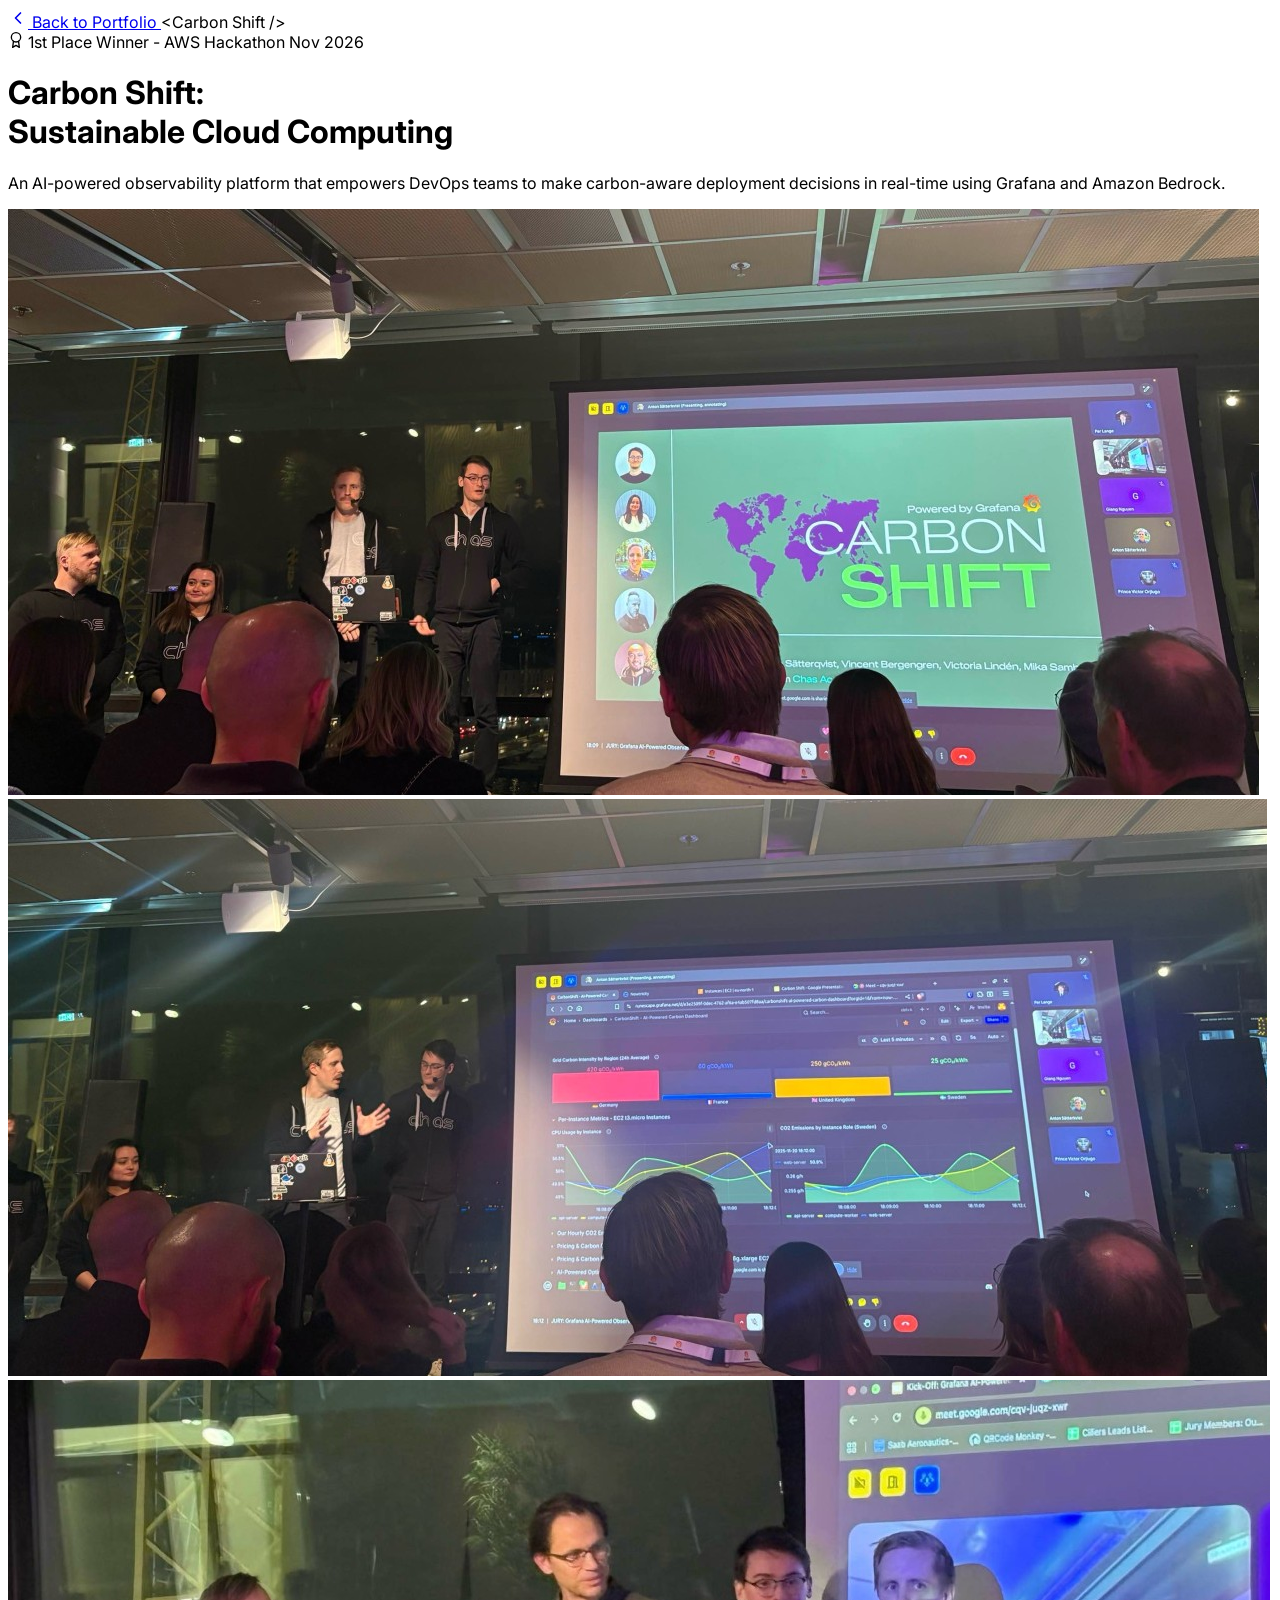
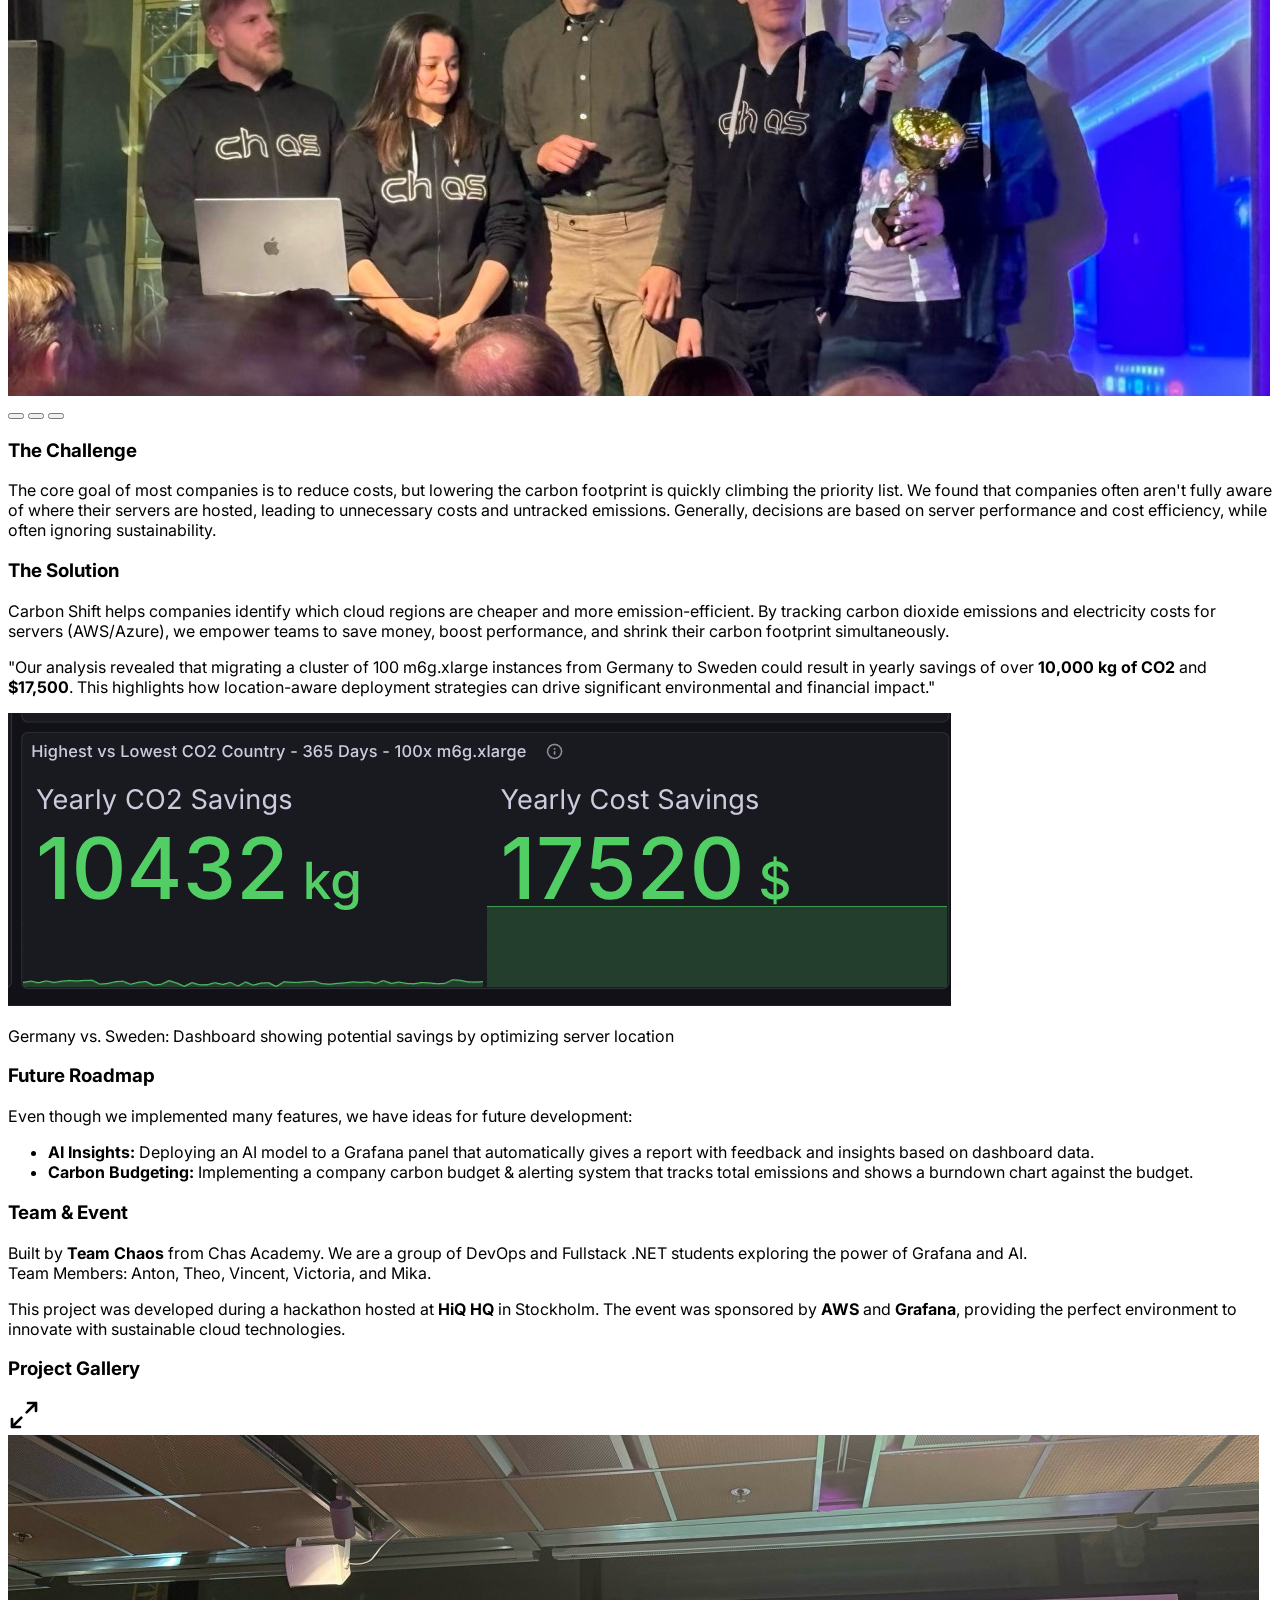
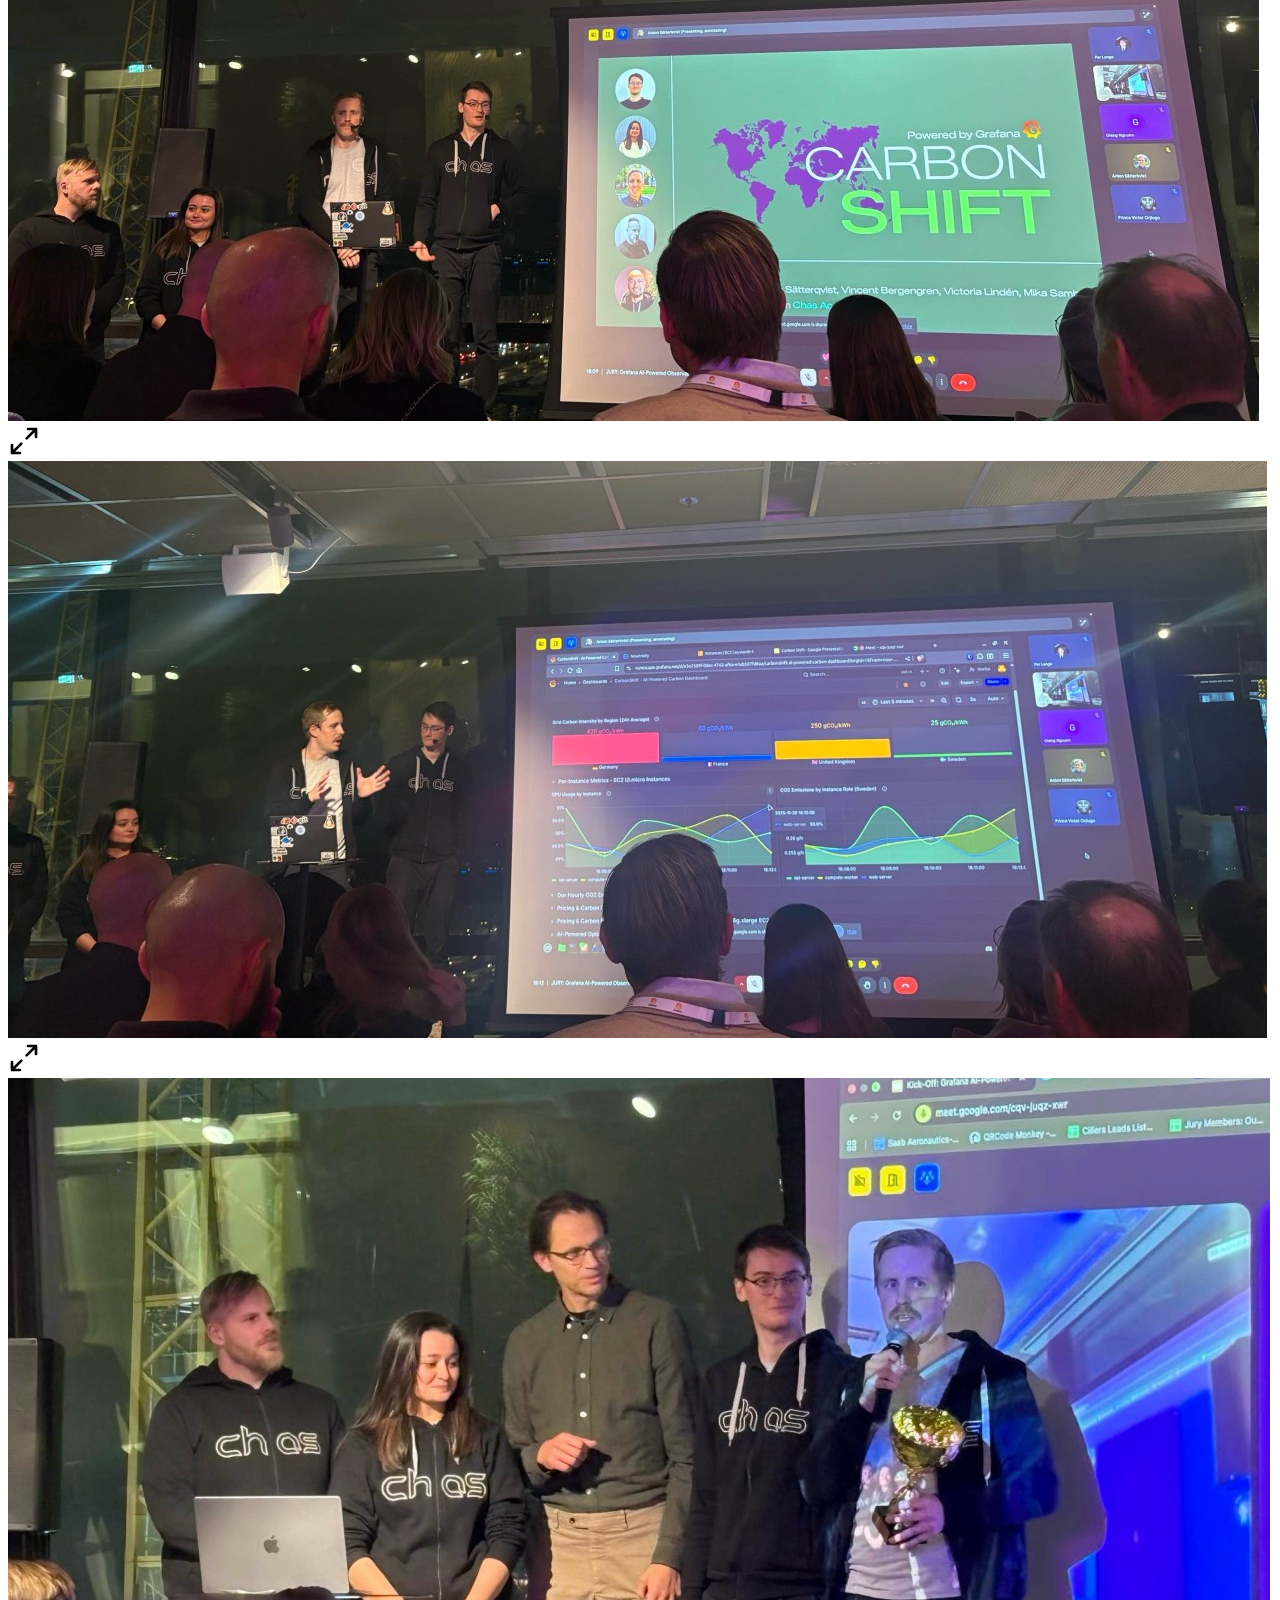
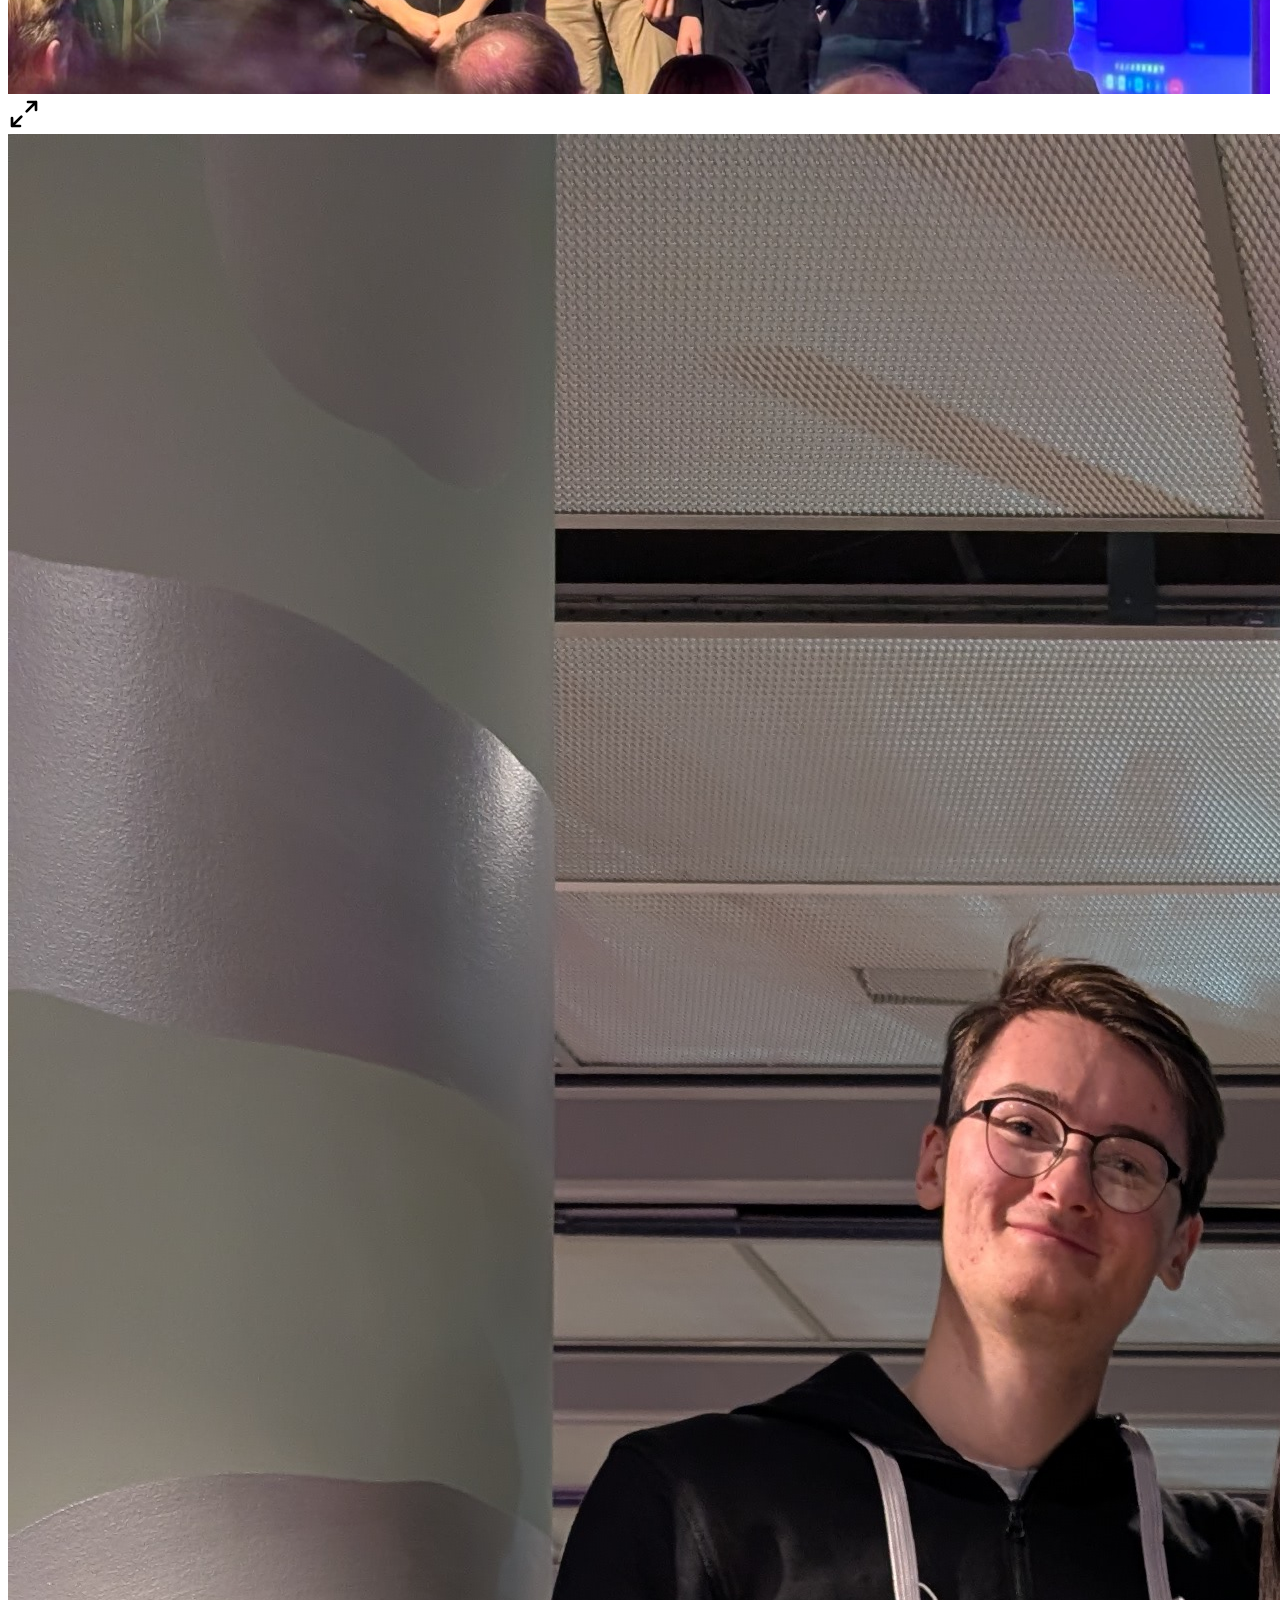
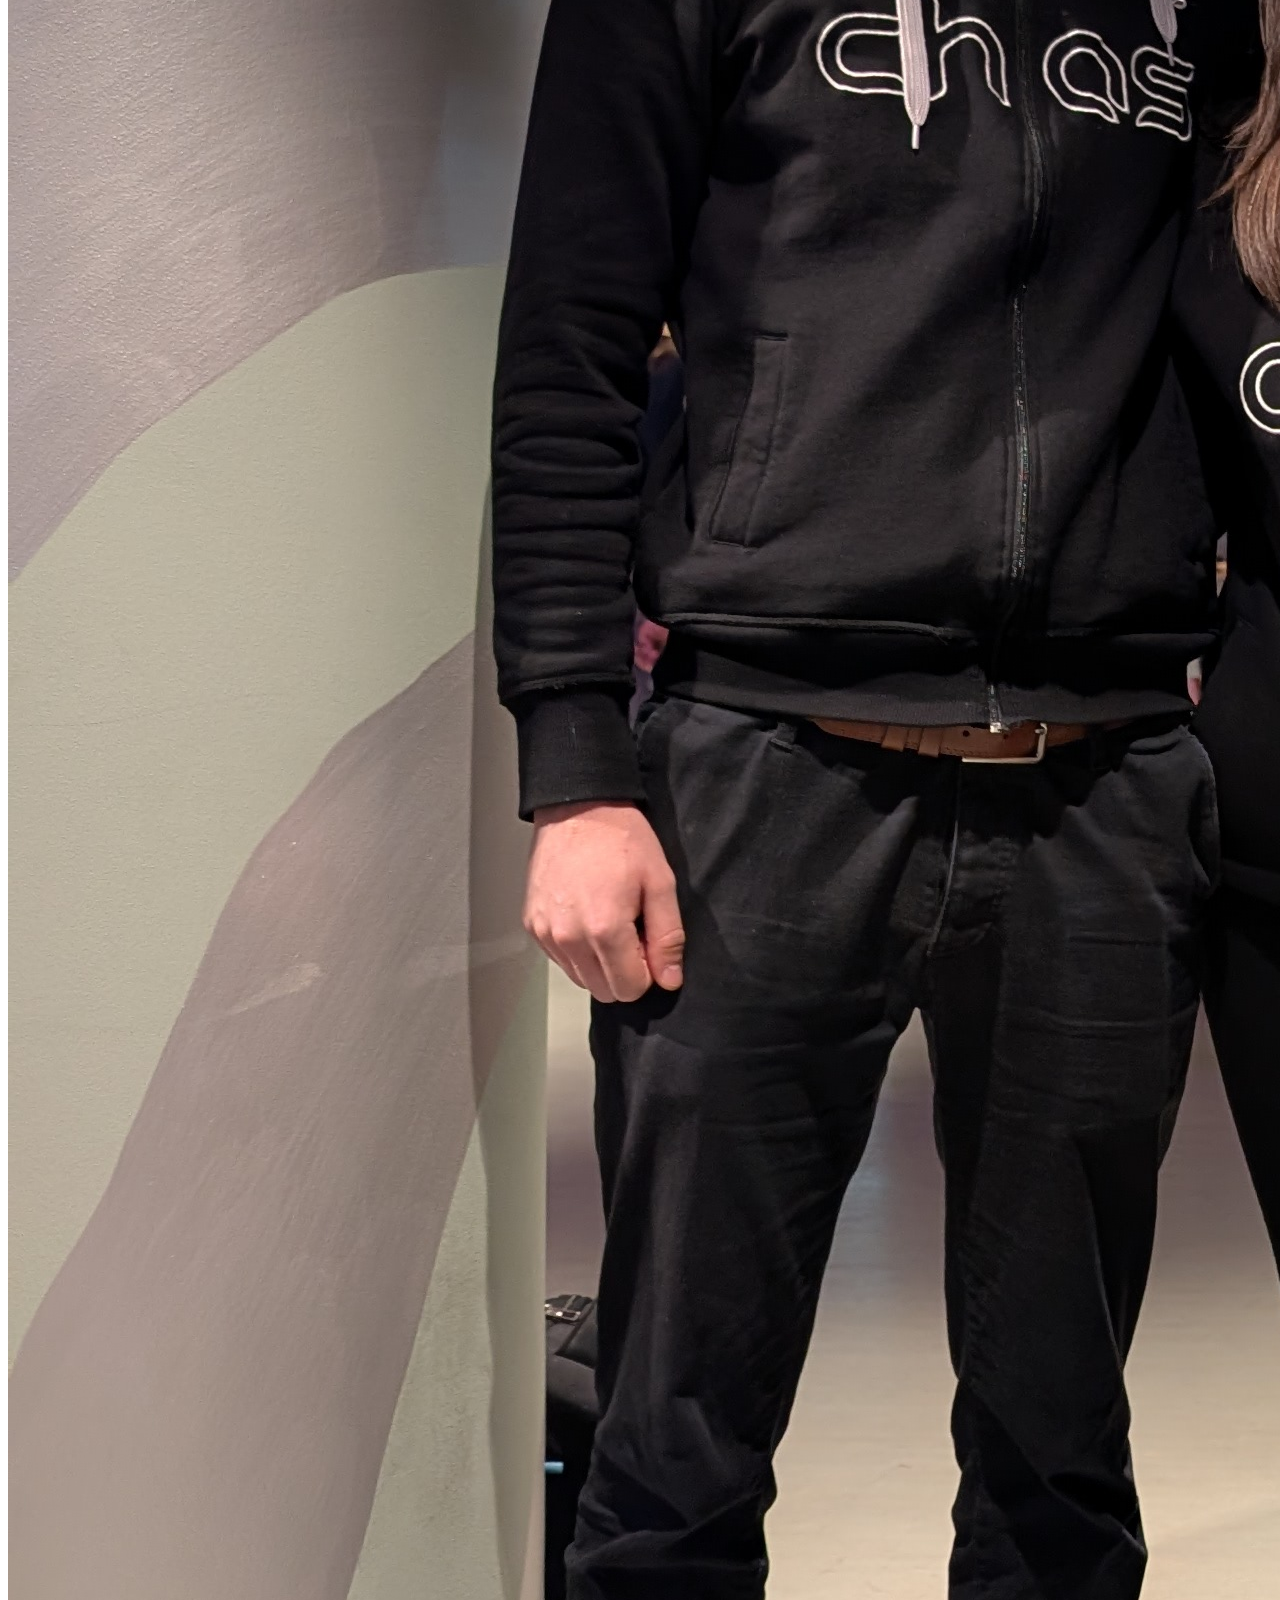
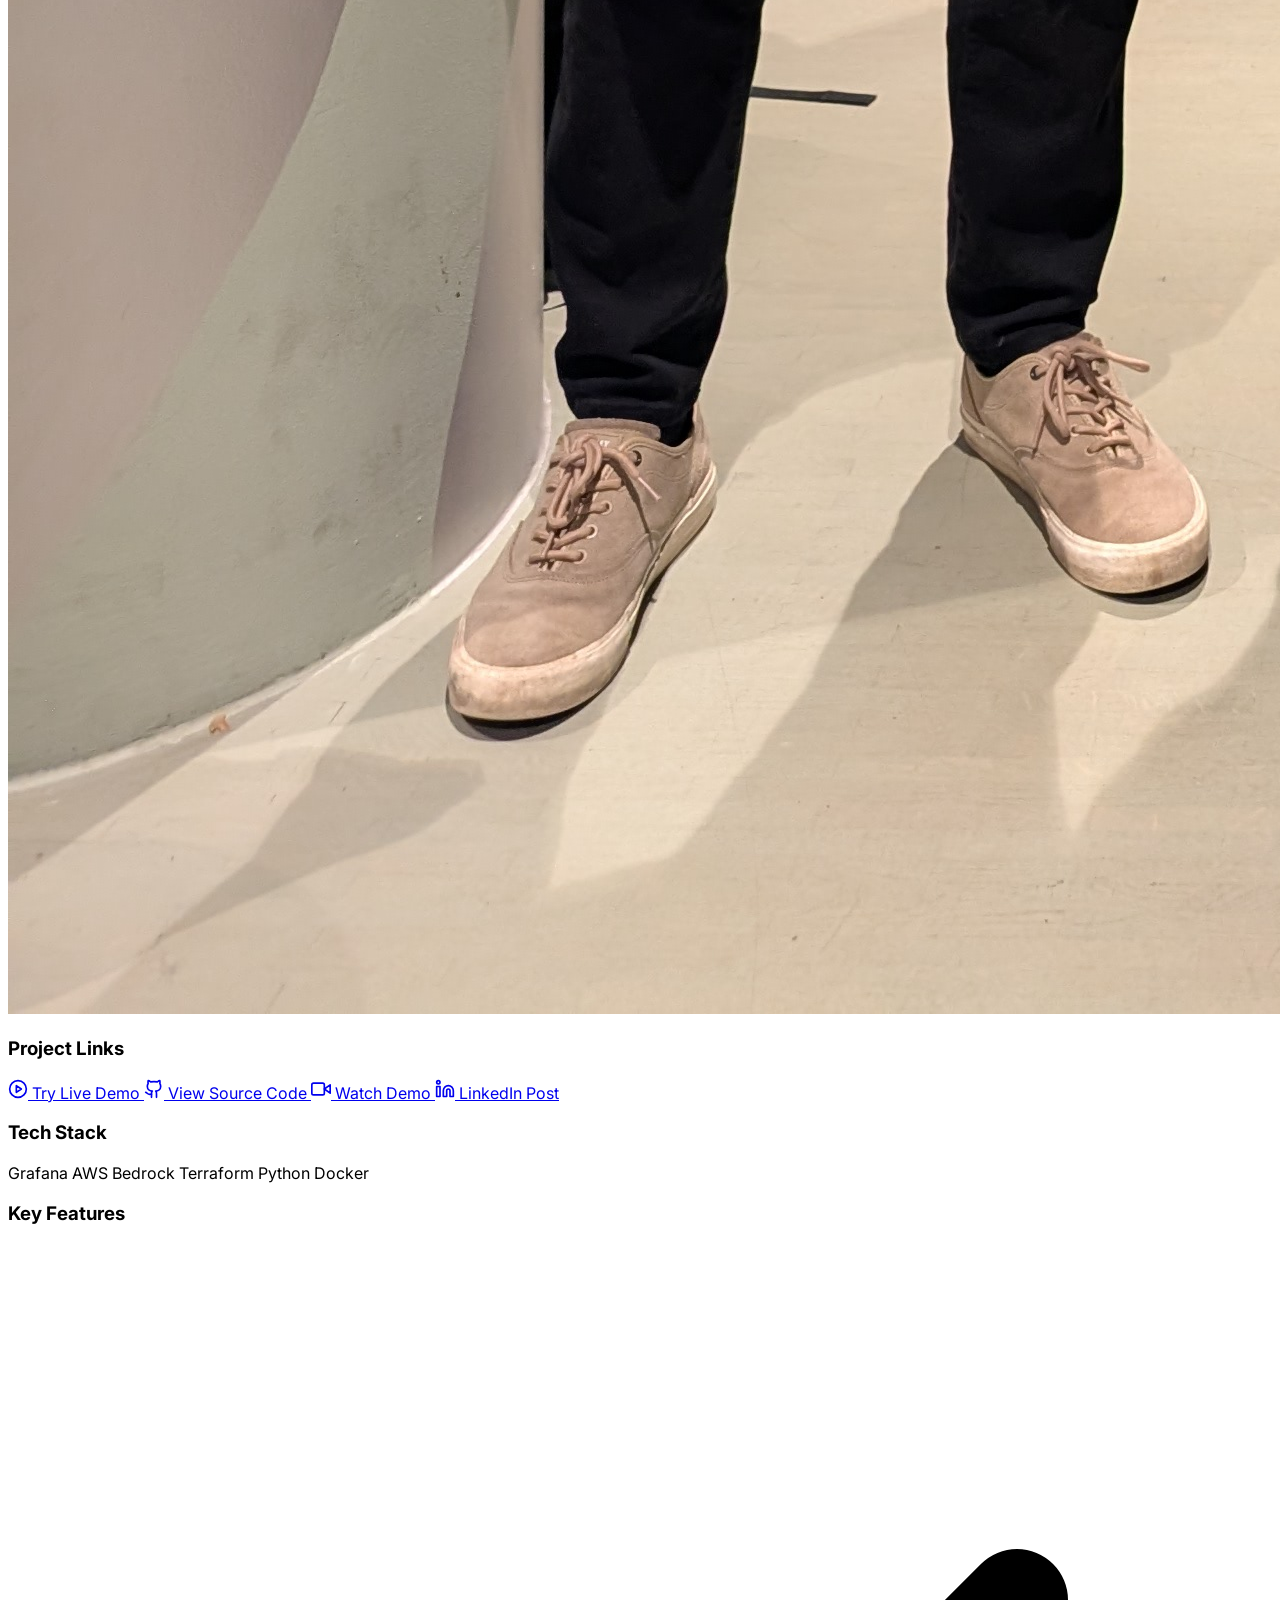
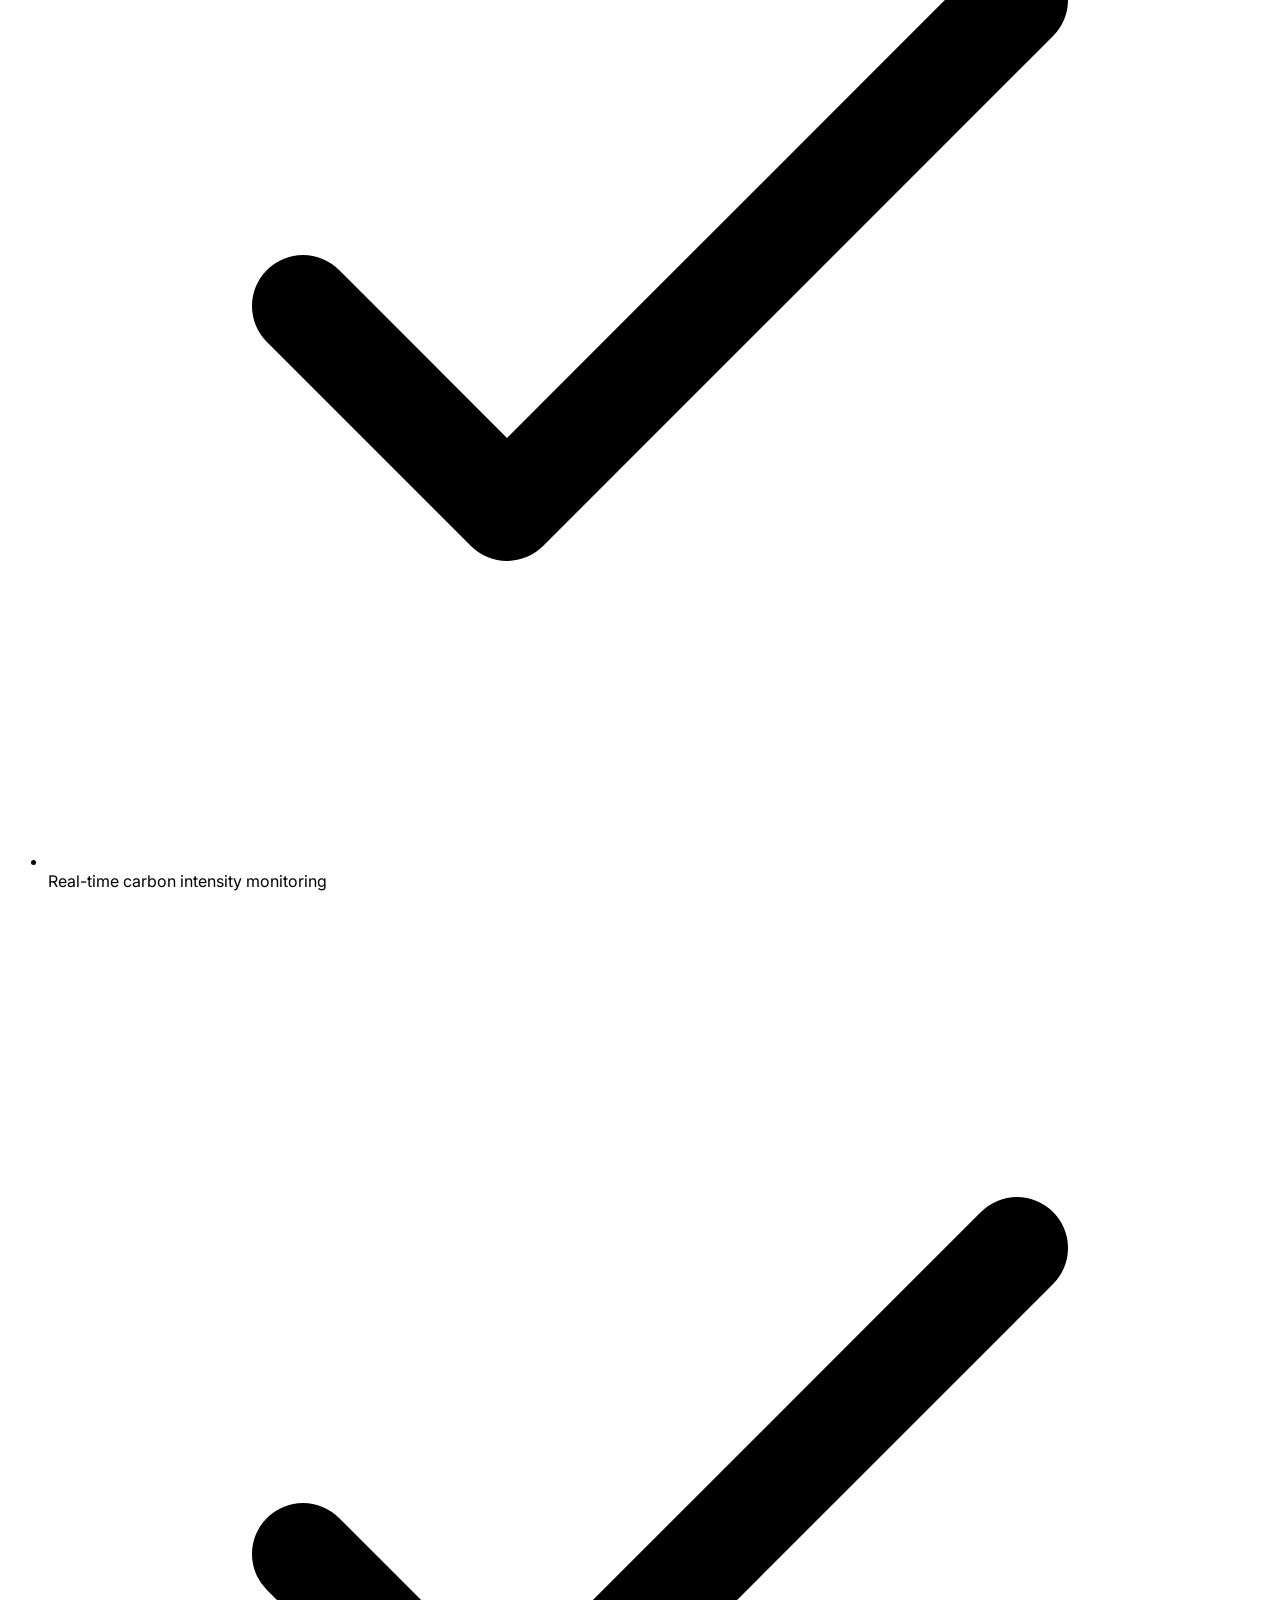
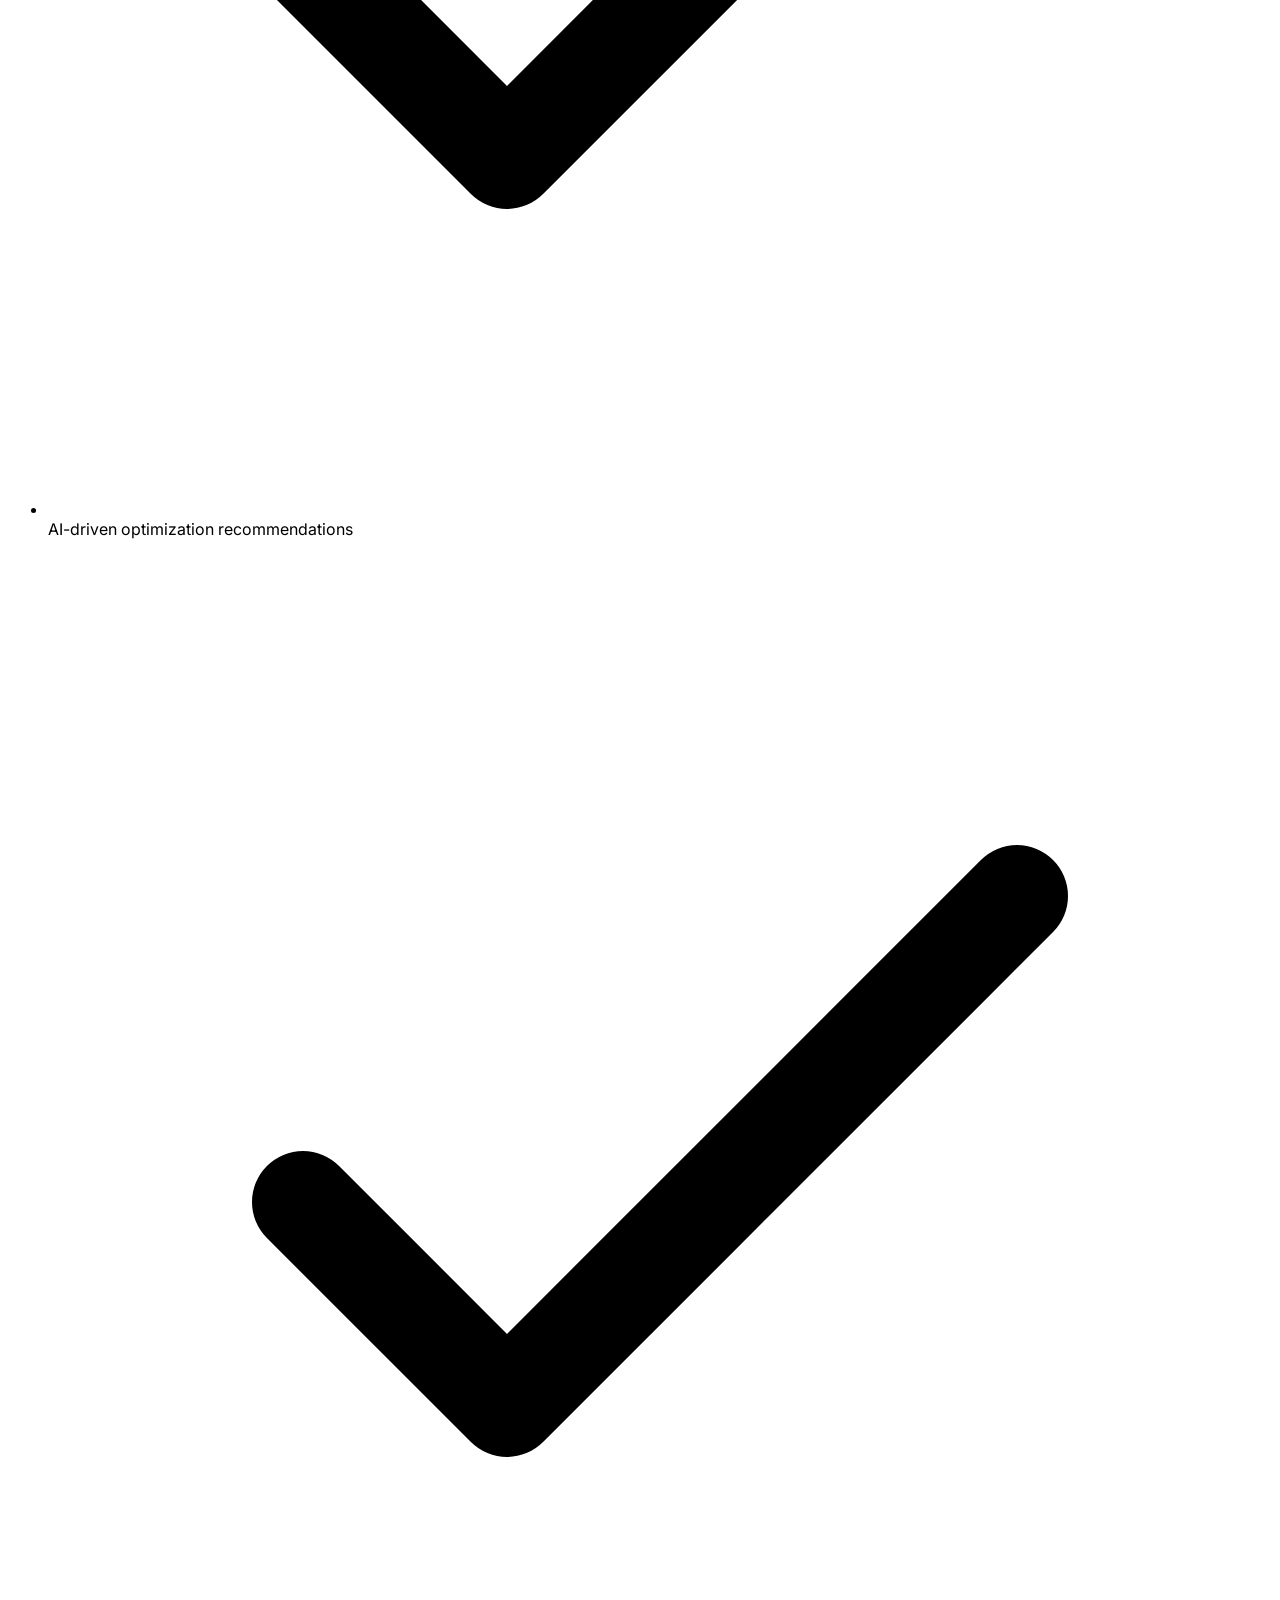
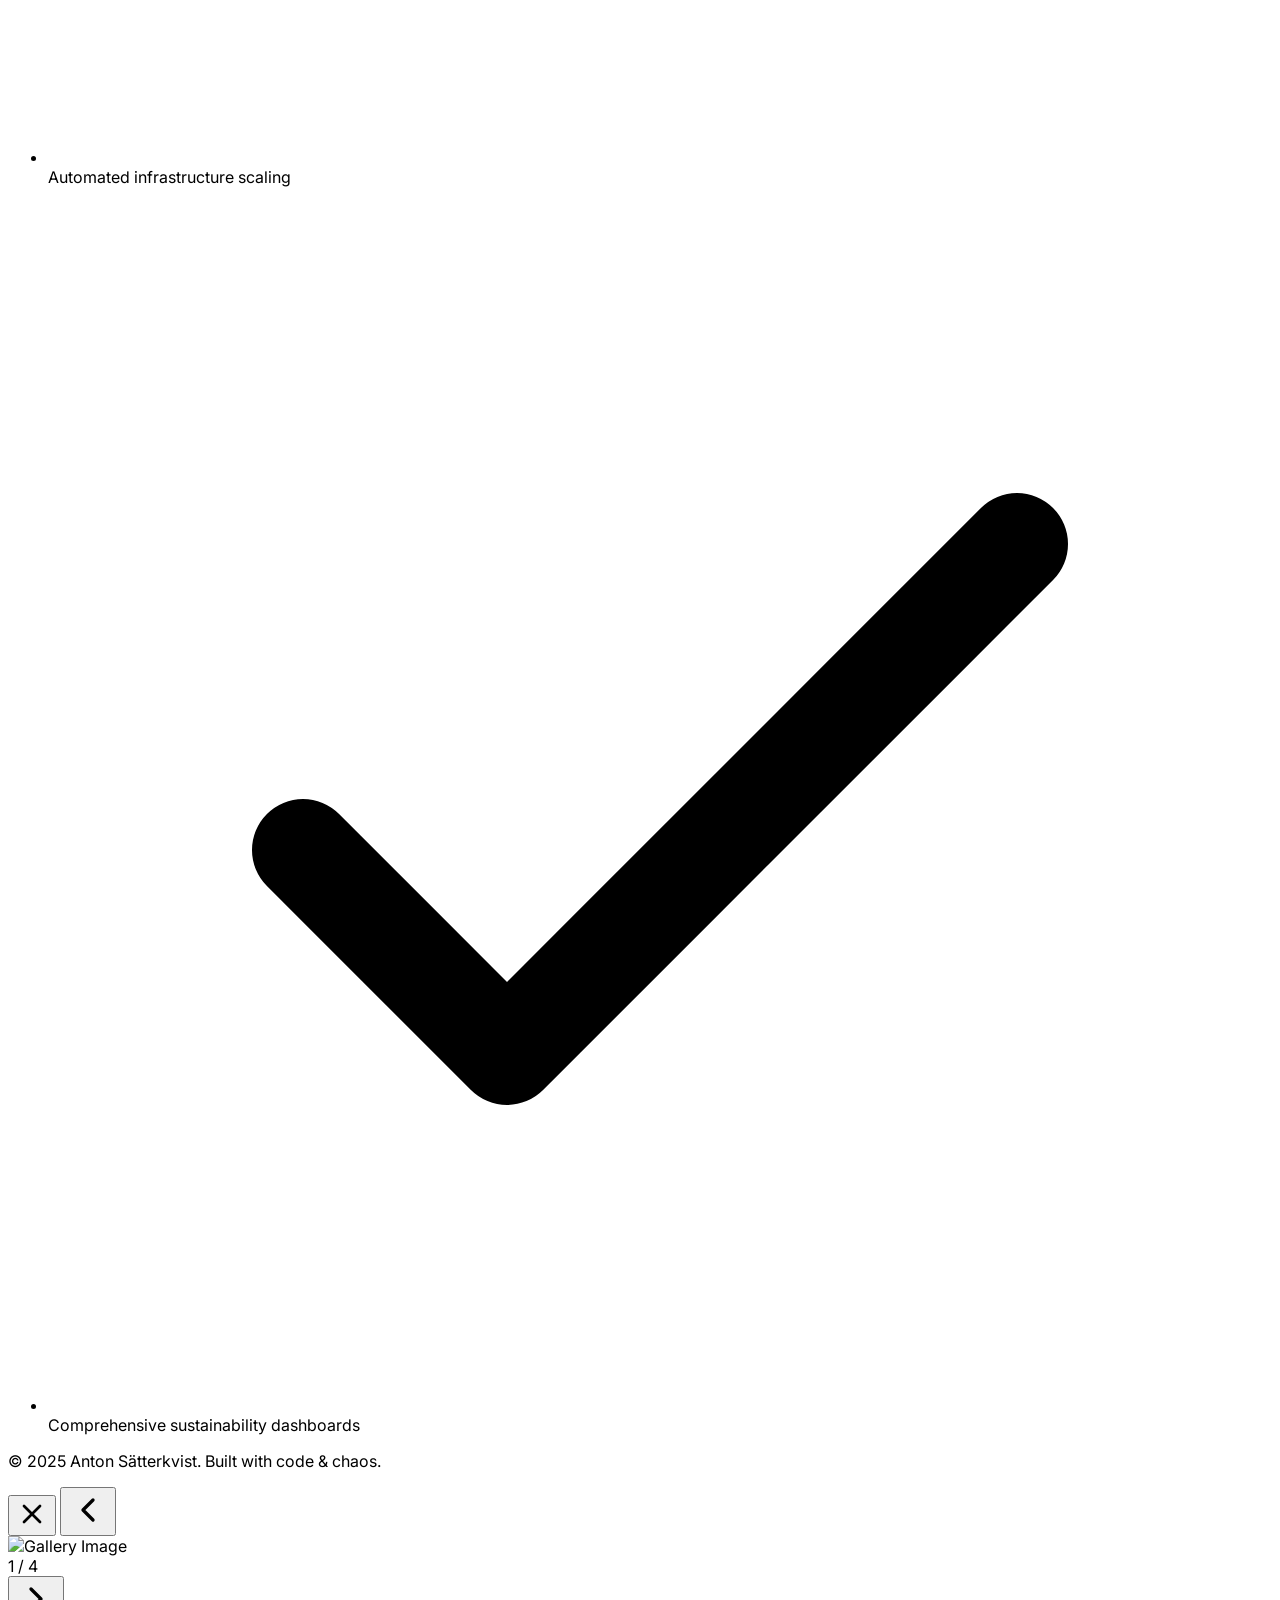
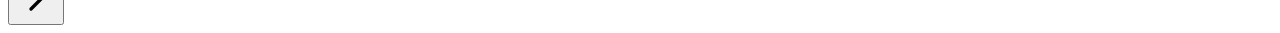
==== commit d76cb6ae: "updated mail and date" ====
--- a/carbon-shift.html
+++ b/carbon-shift.html
@@ -72,7 +72,7 @@
                     </span>
                     <span
                         class="px-3 py-1.5 bg-cyan-500/10 text-cyan-400 border border-cyan-500/20 rounded-full text-sm font-mono">Nov
-                        2025</span>
+                        2026</span>
                 </div>
                 <h1 class="text-4xl md:text-6xl font-bold text-white mb-6 leading-tight">
                     Carbon Shift: <br>
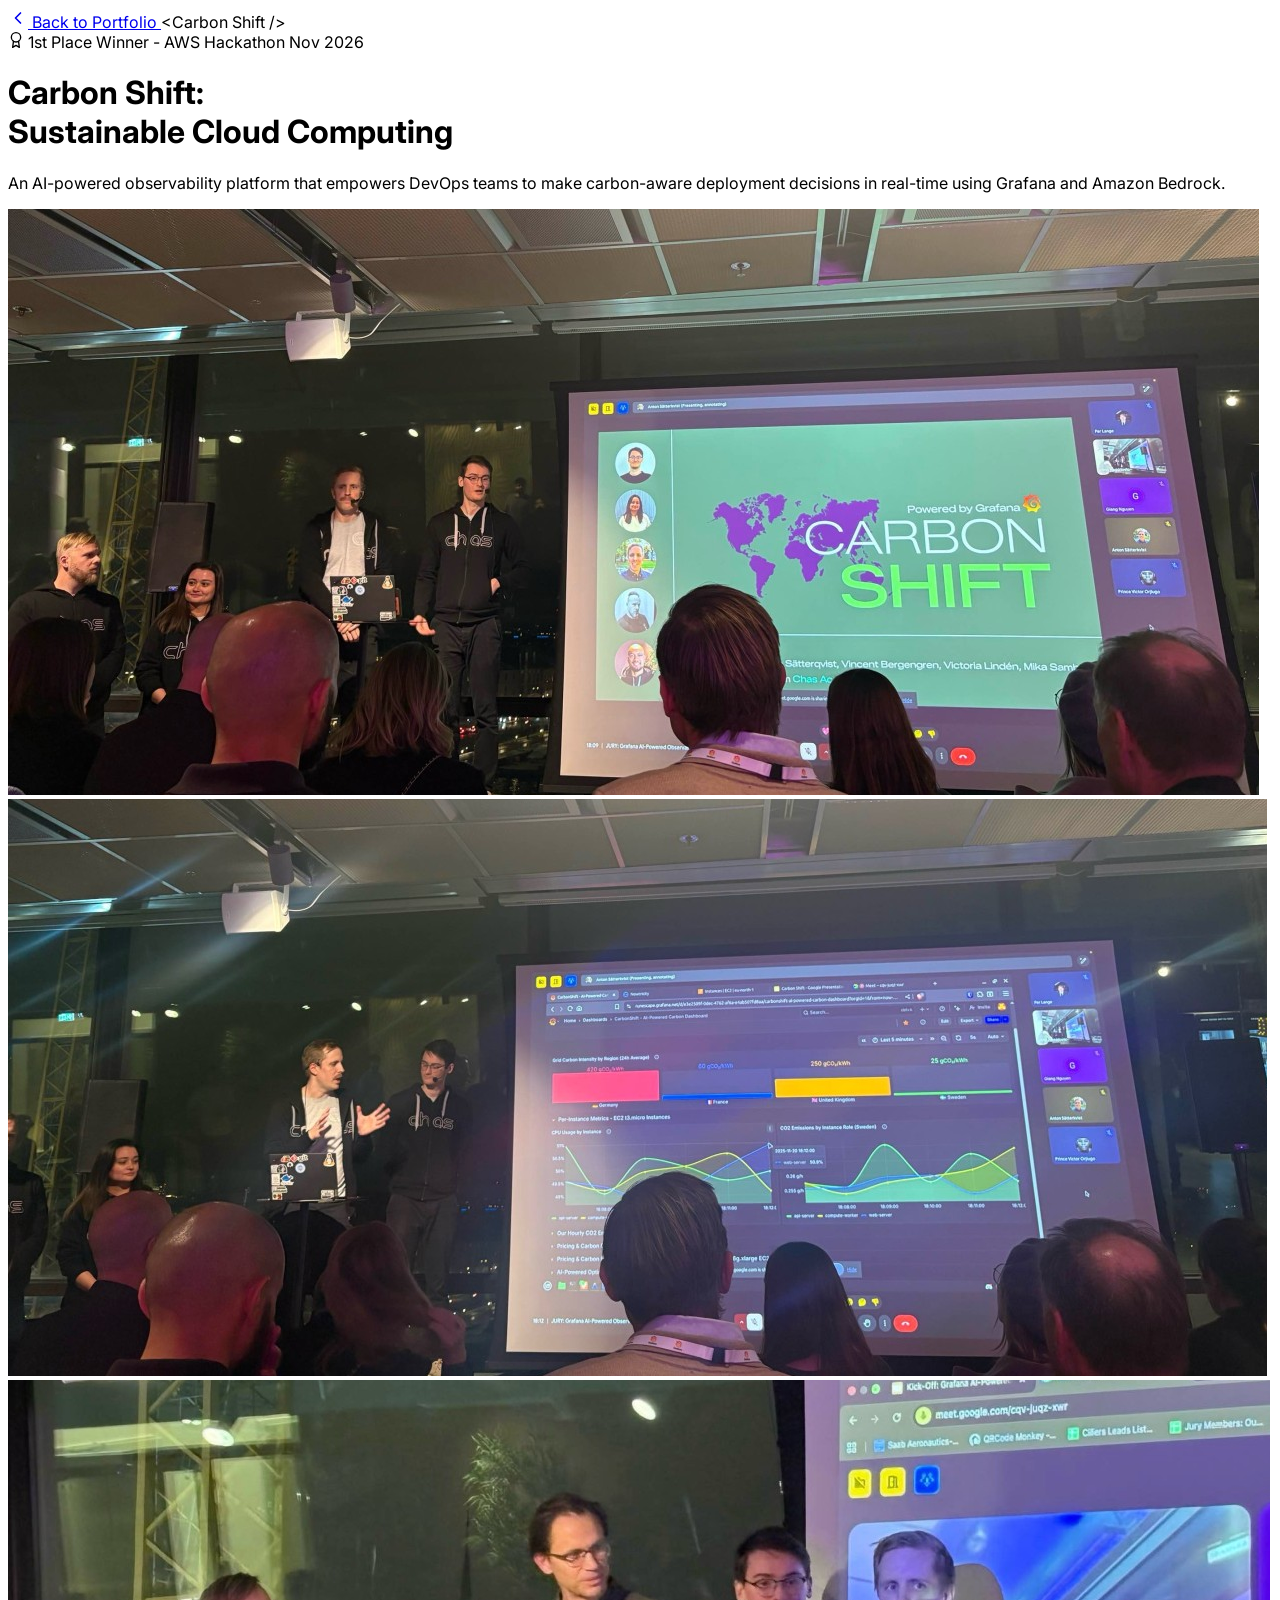
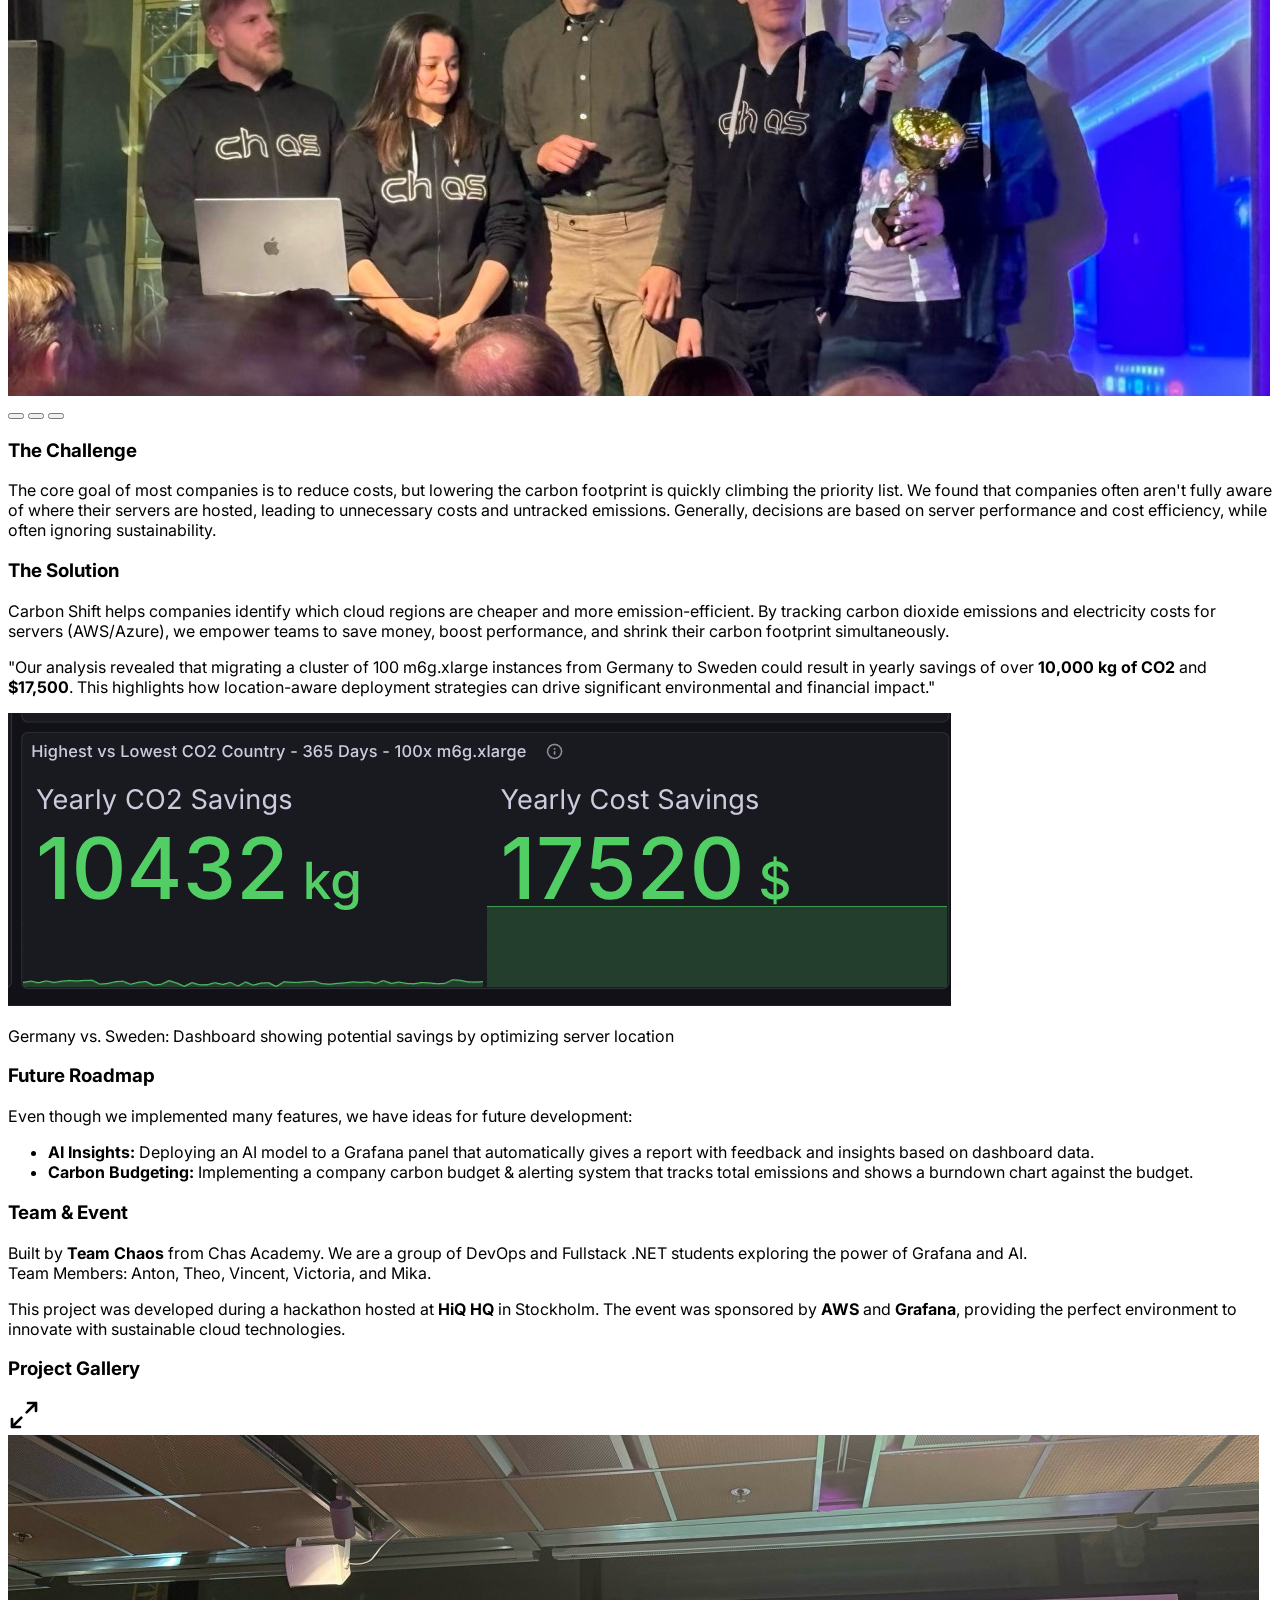
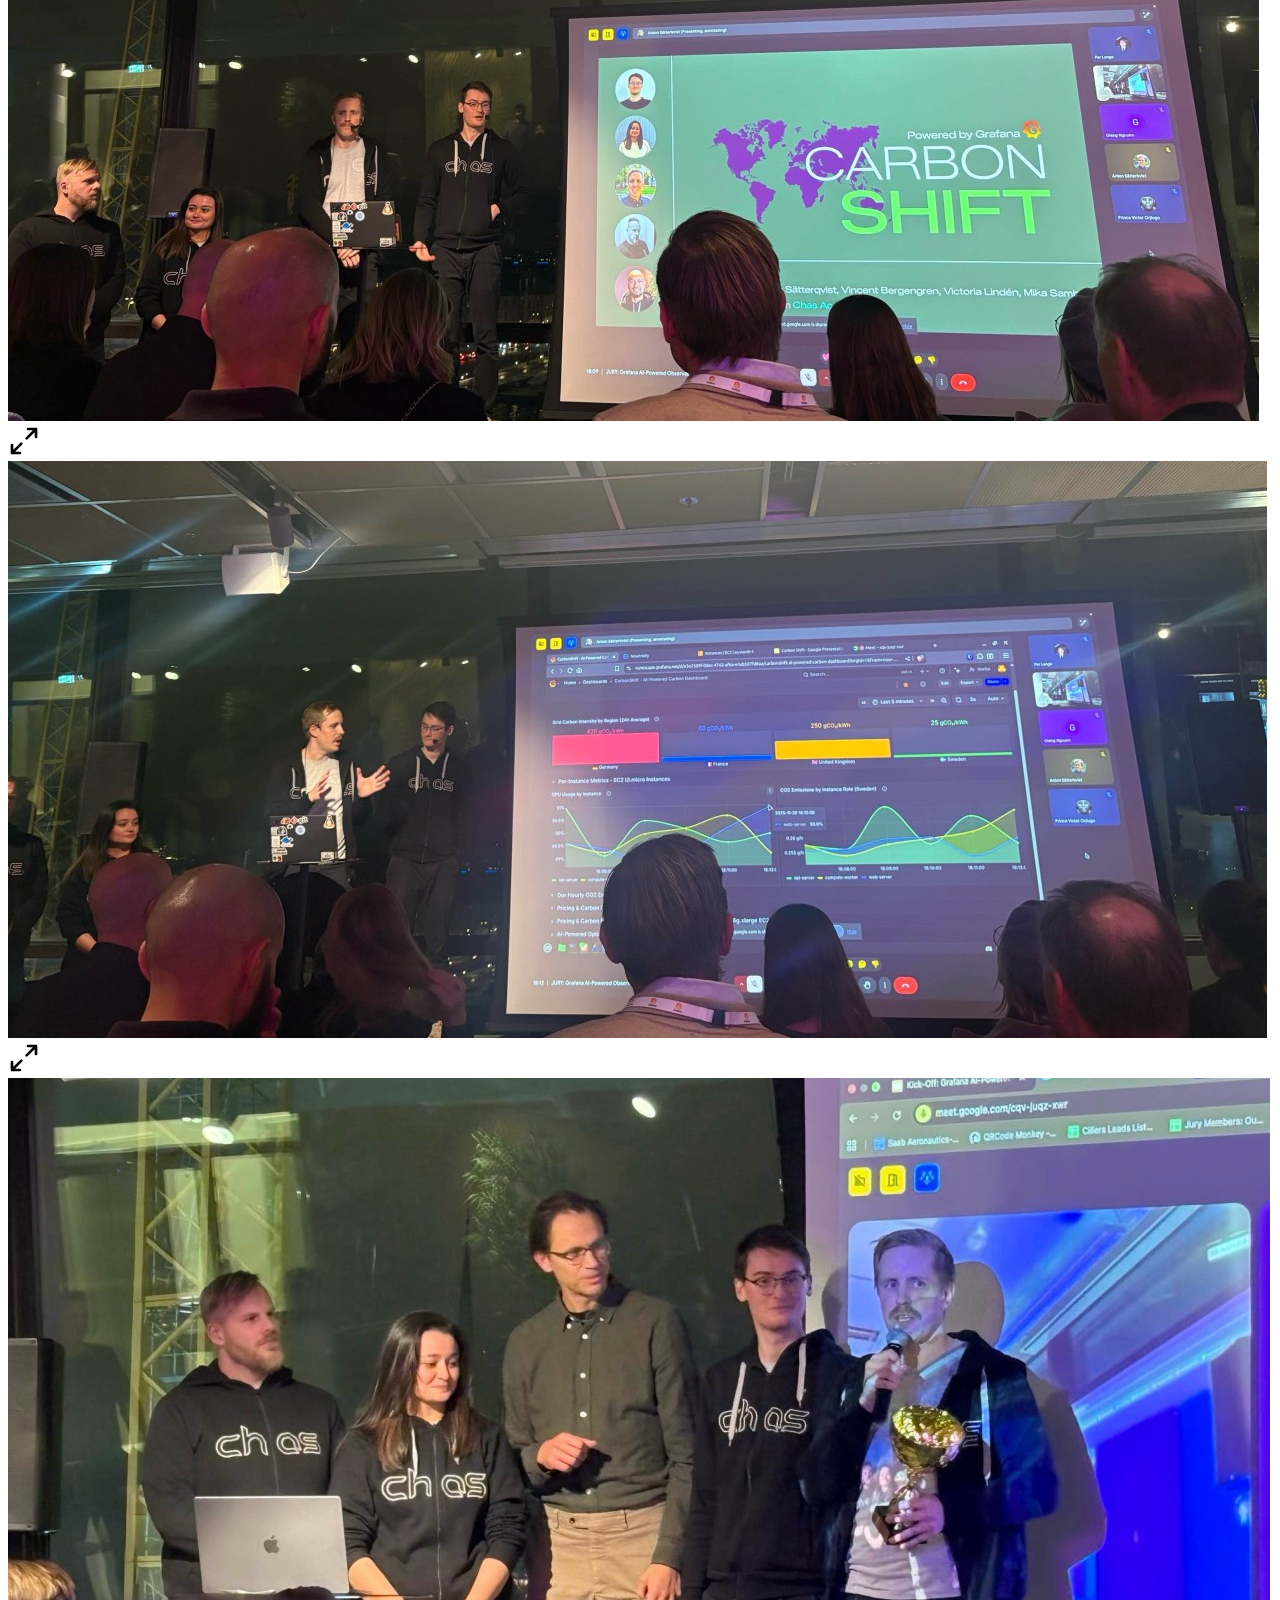
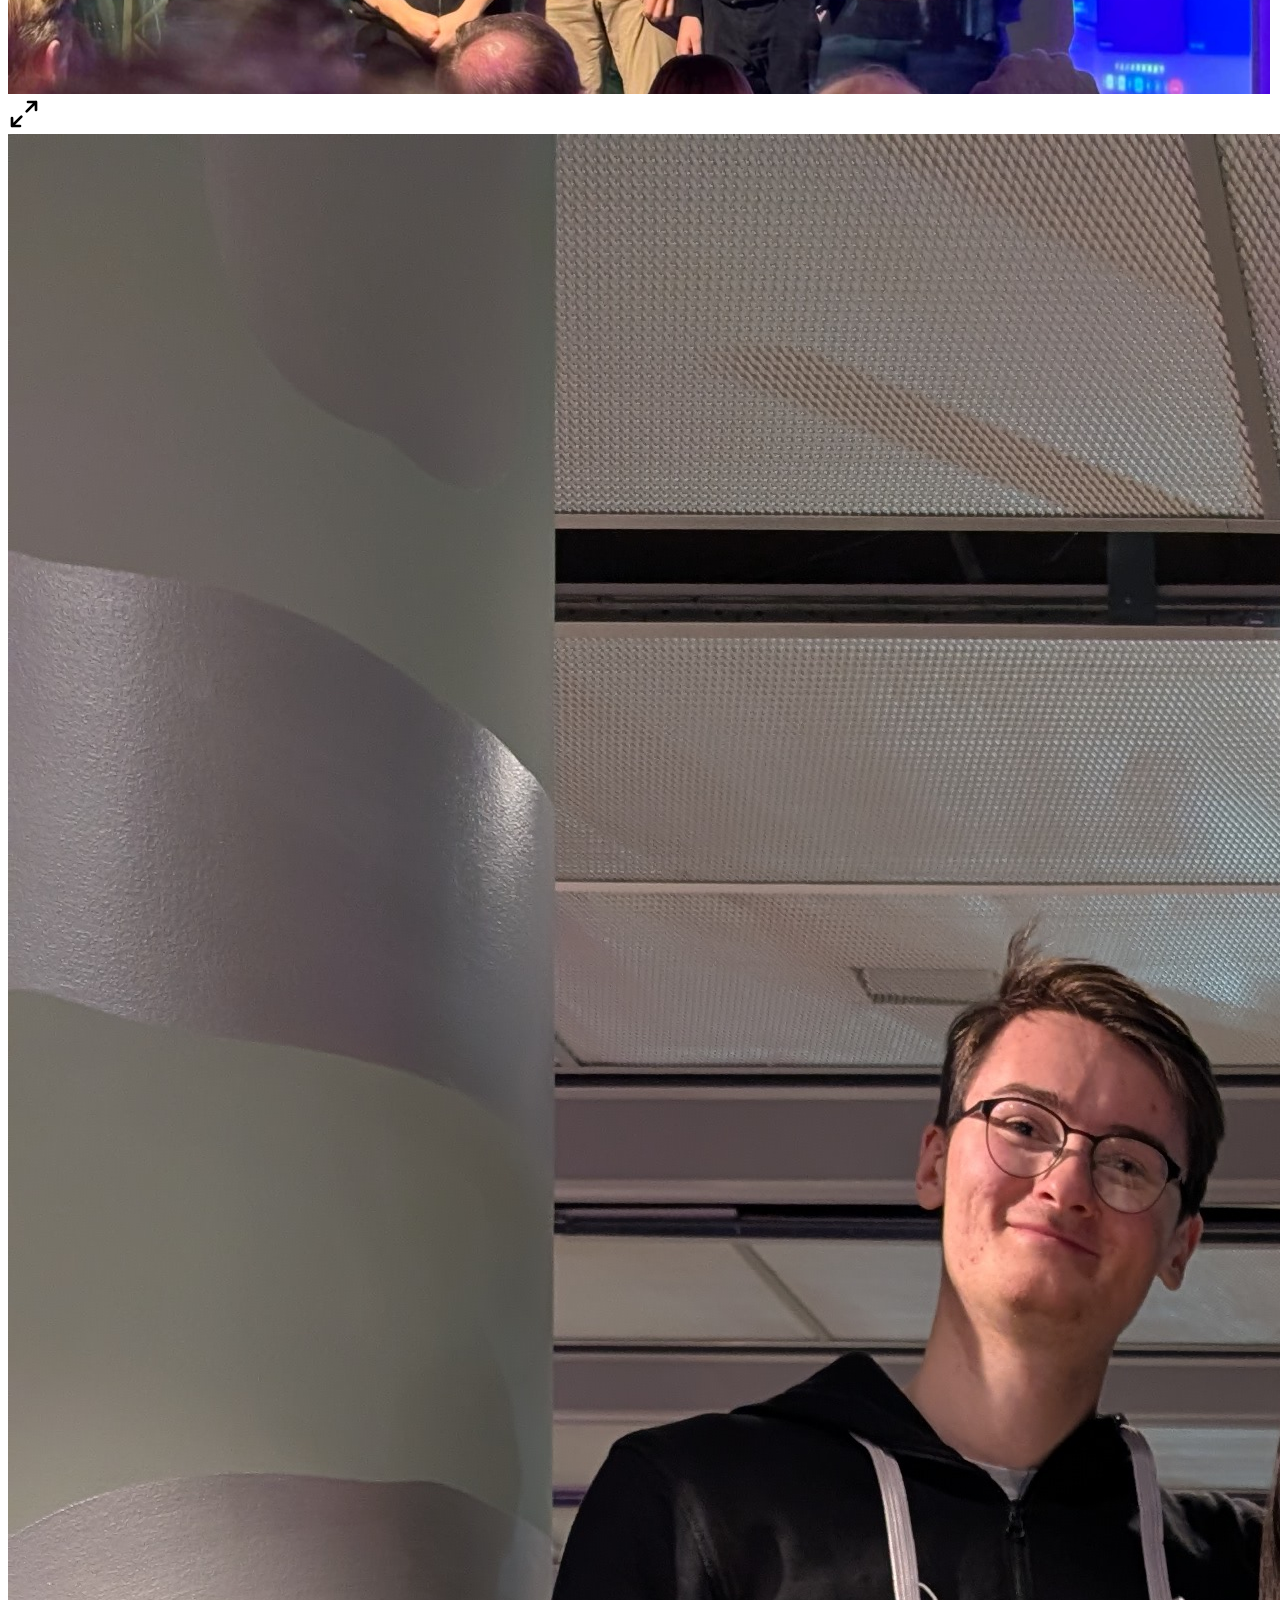
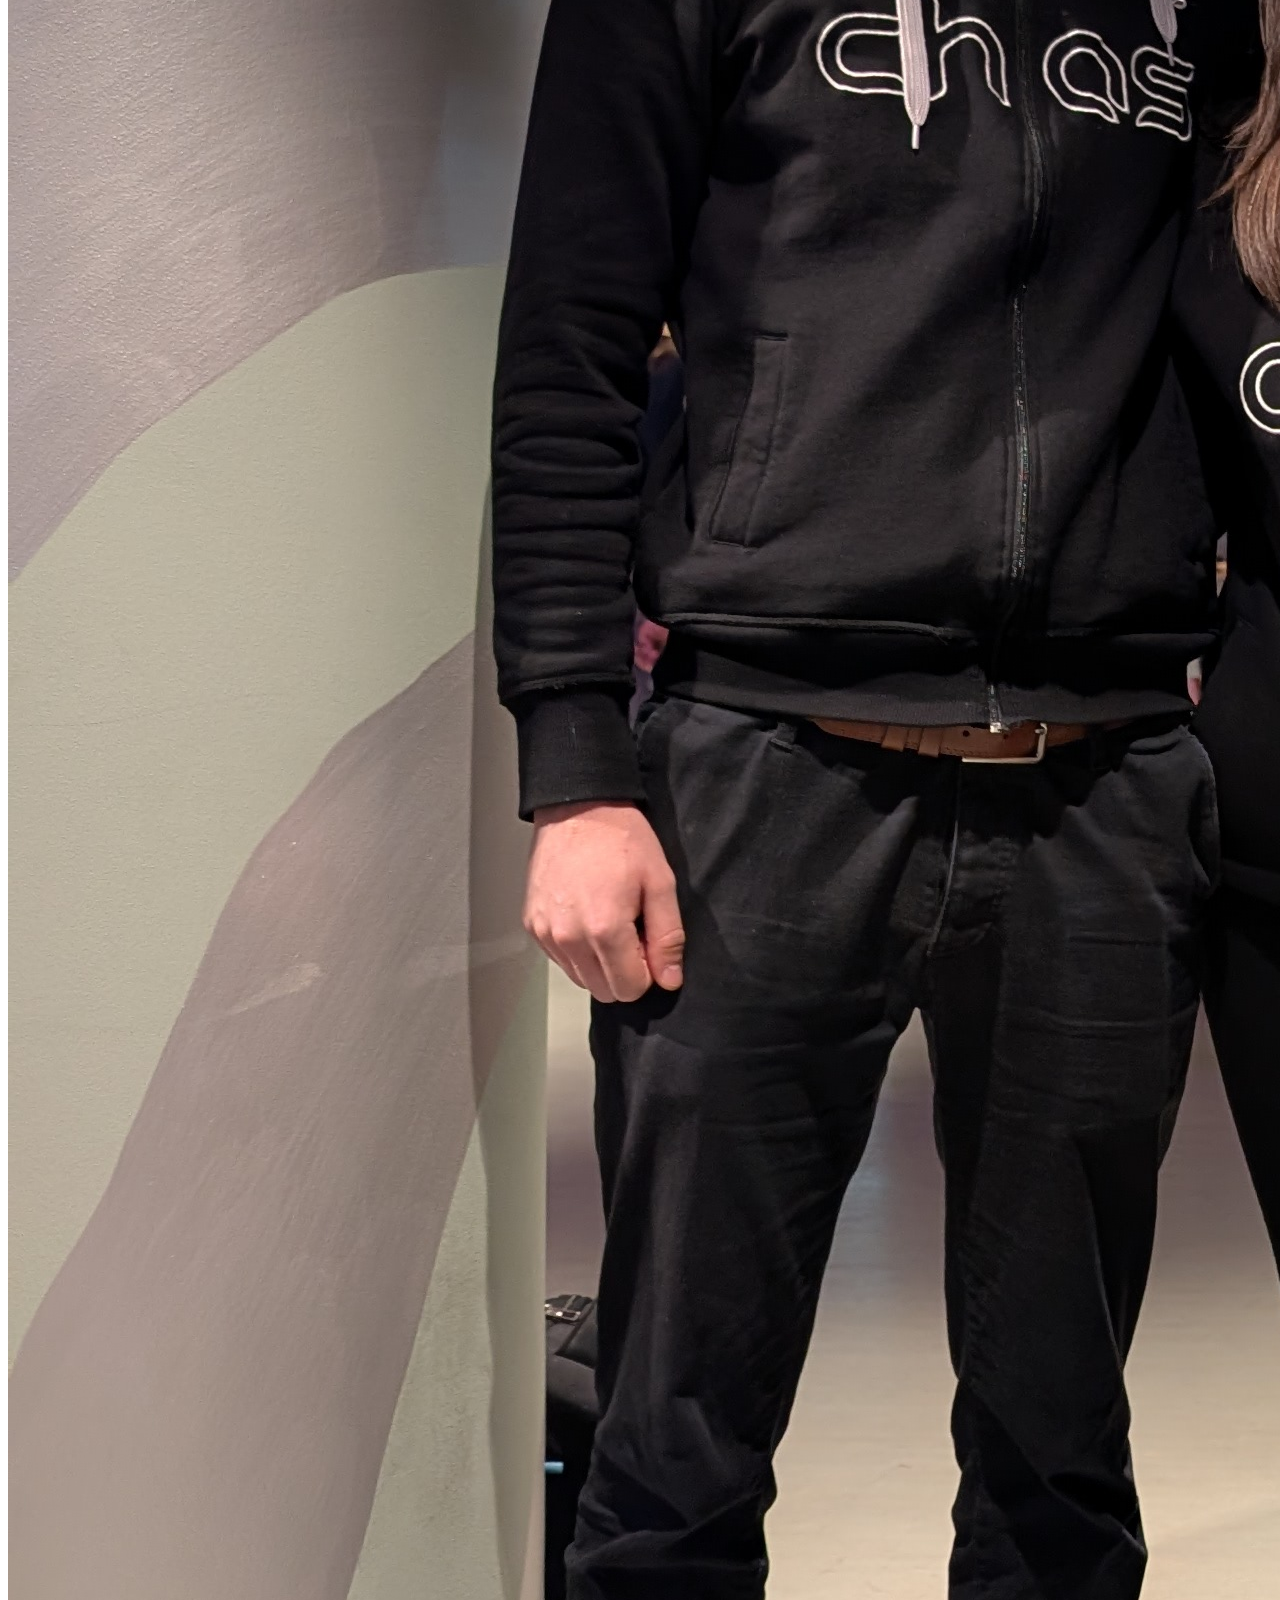
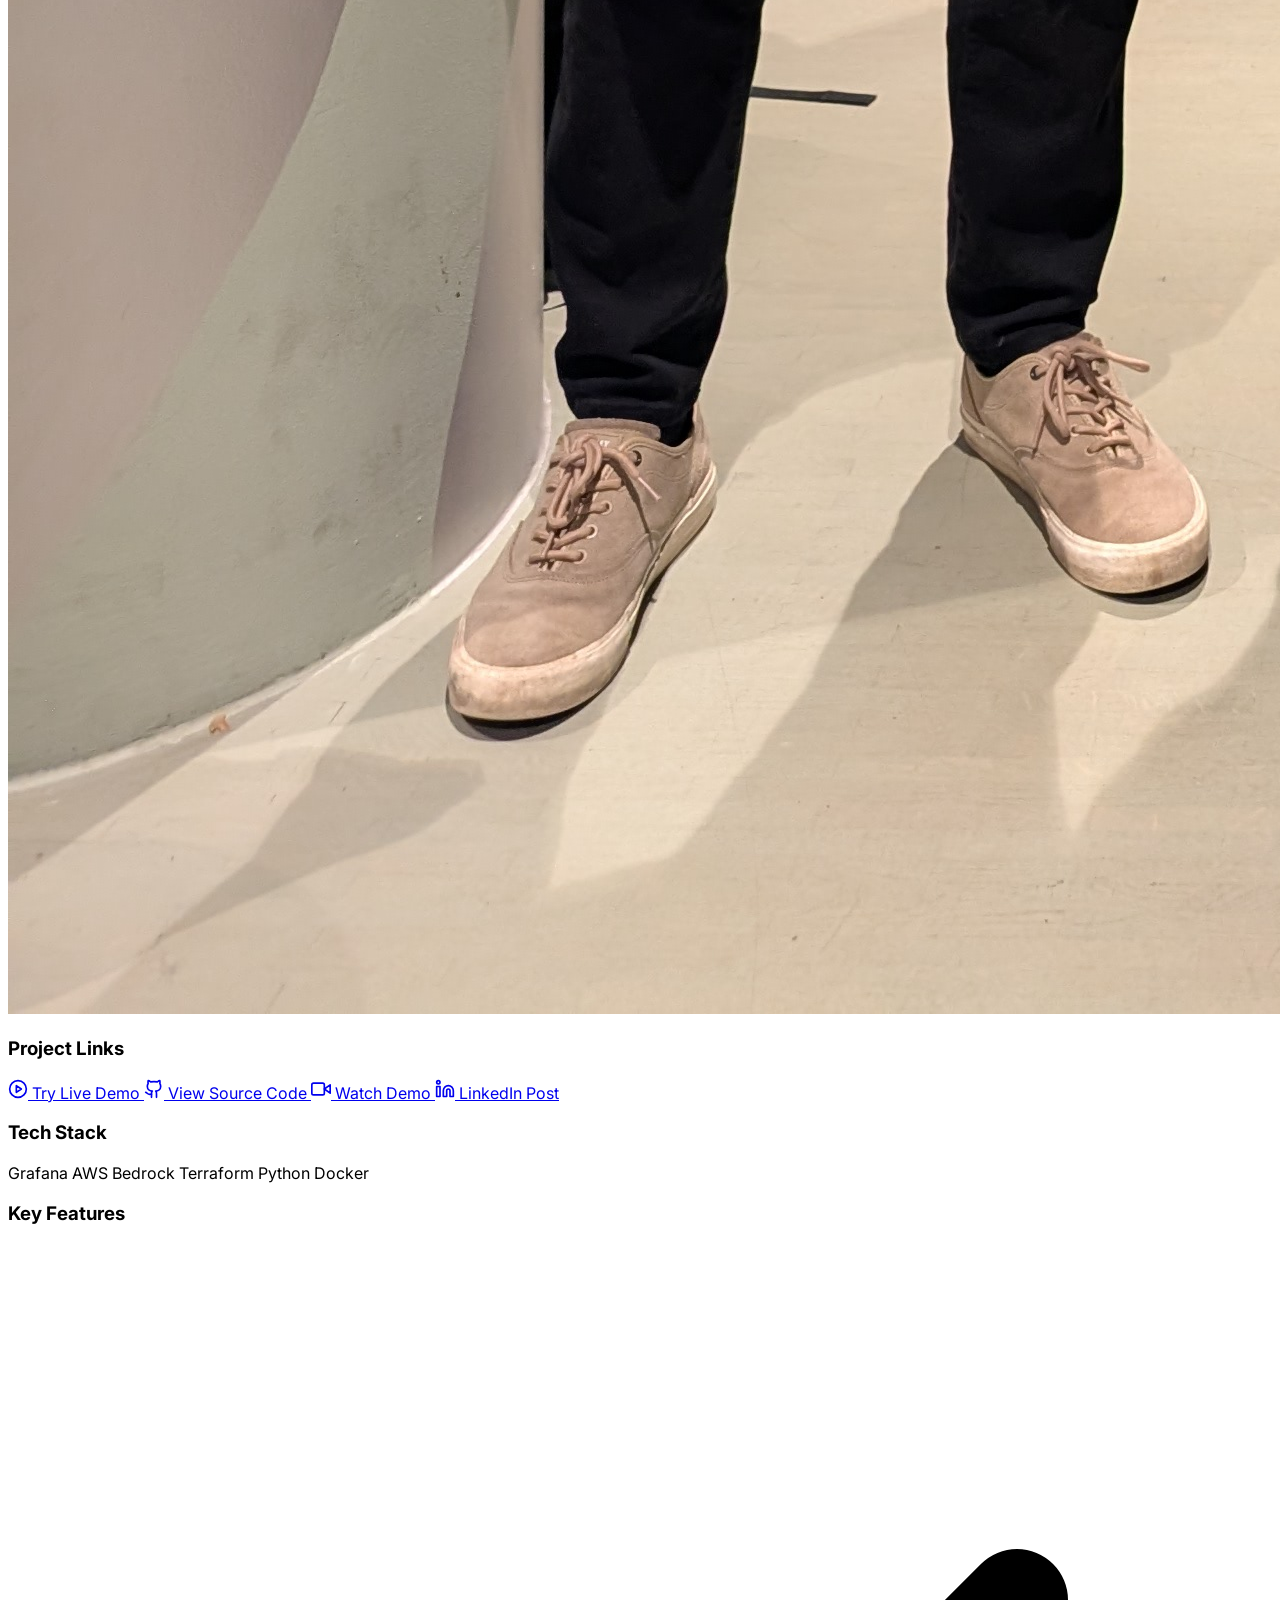
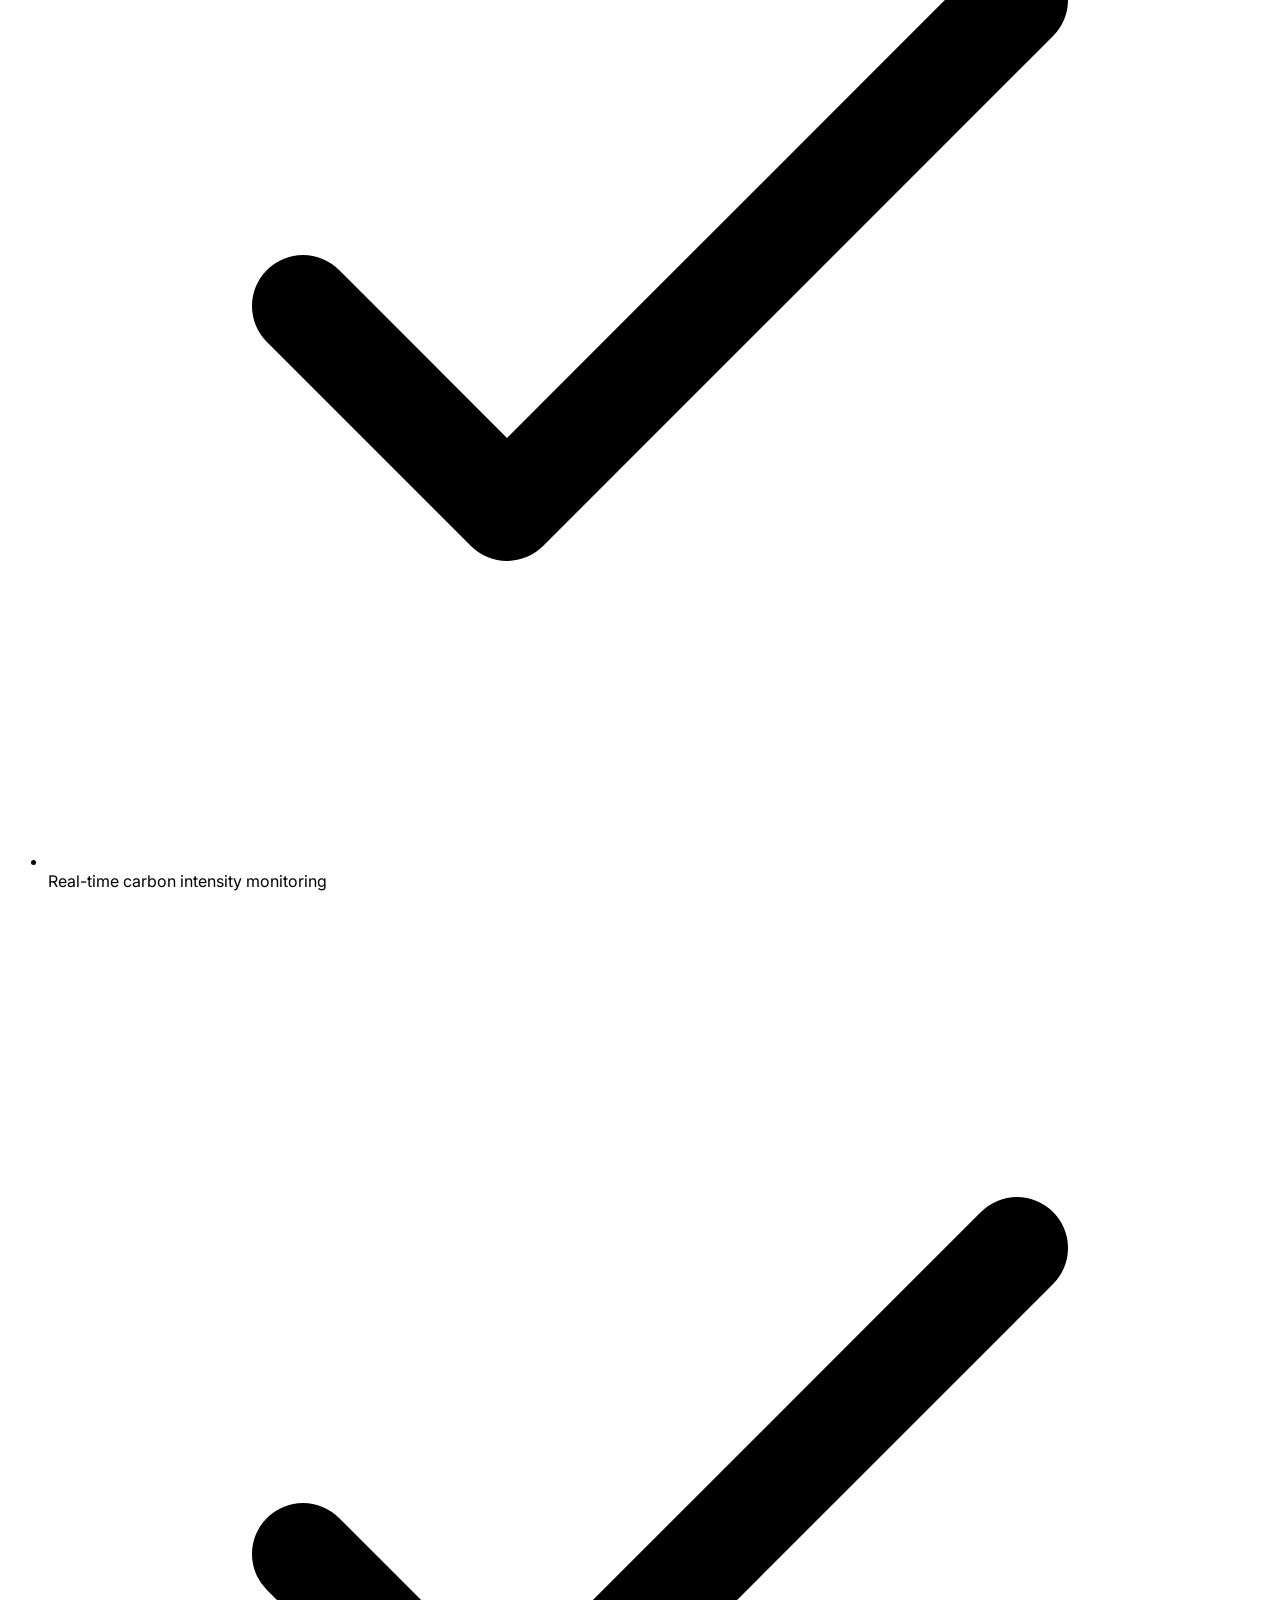
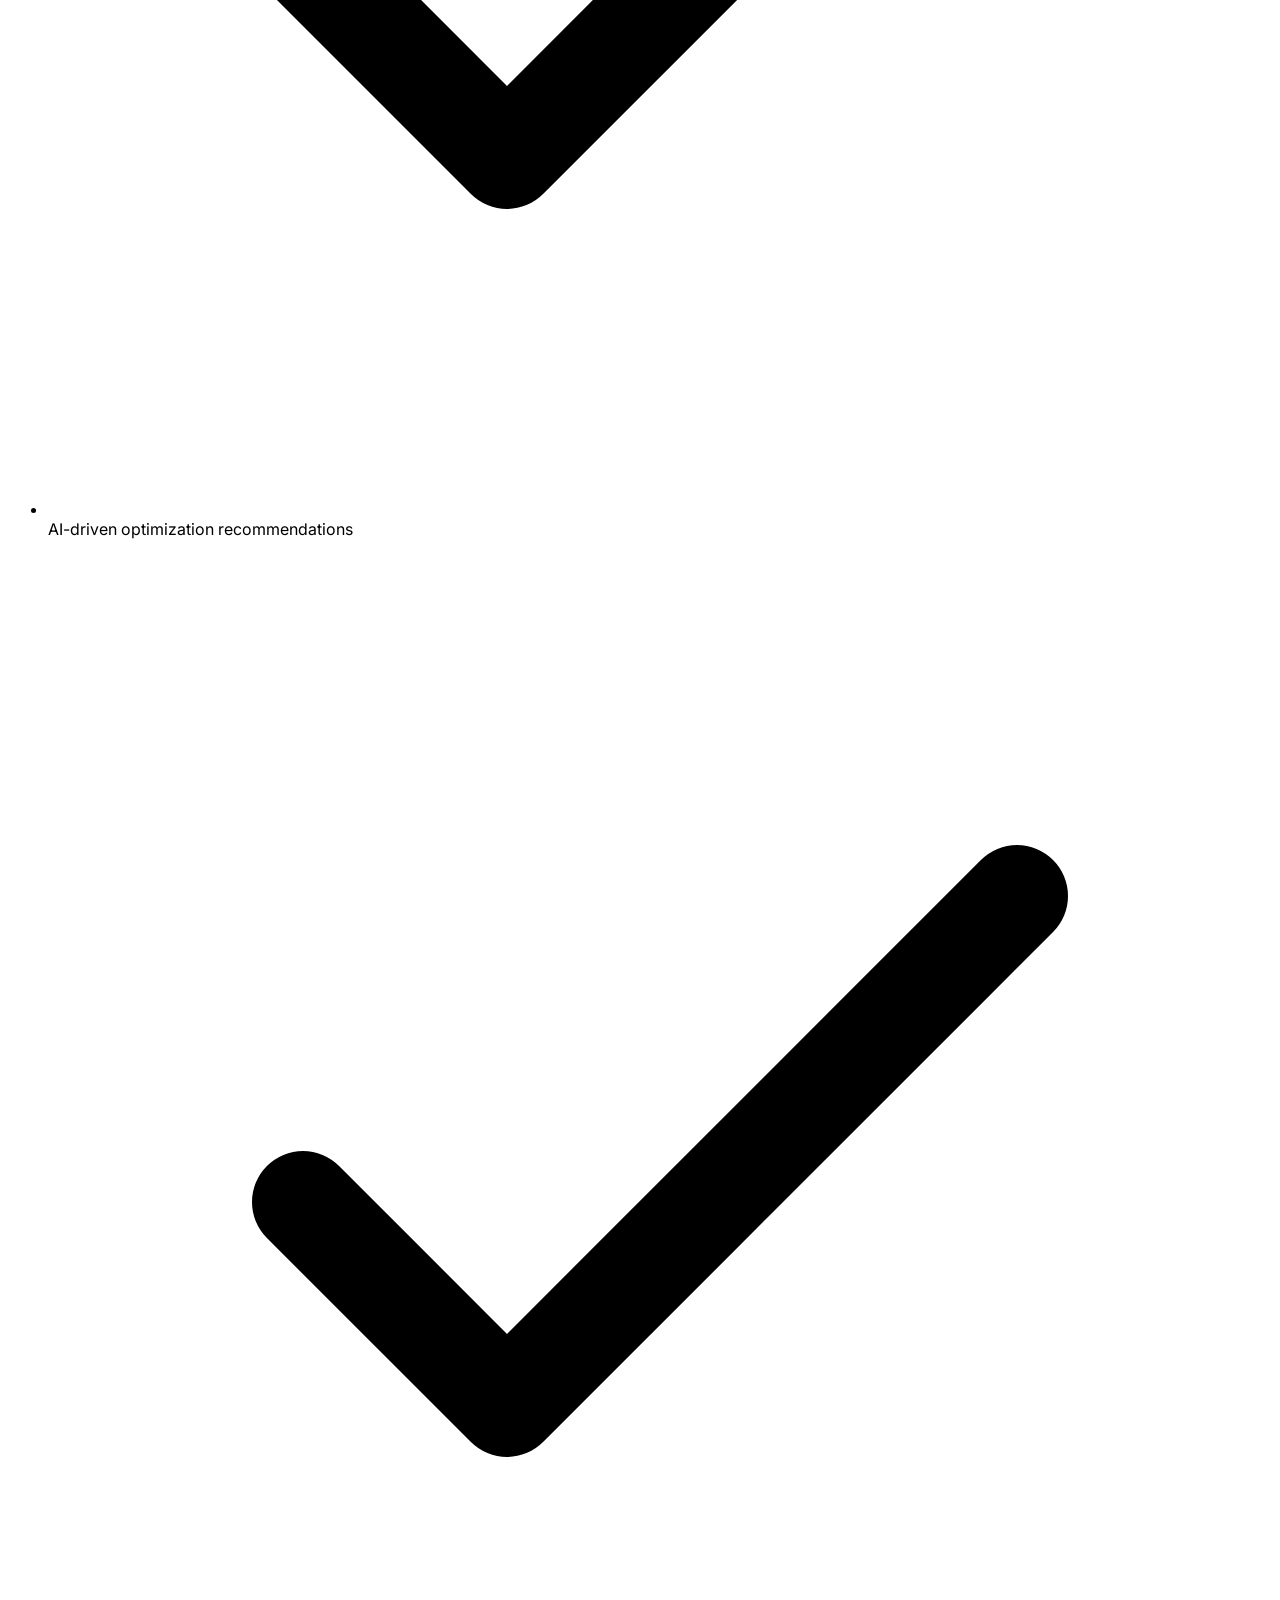
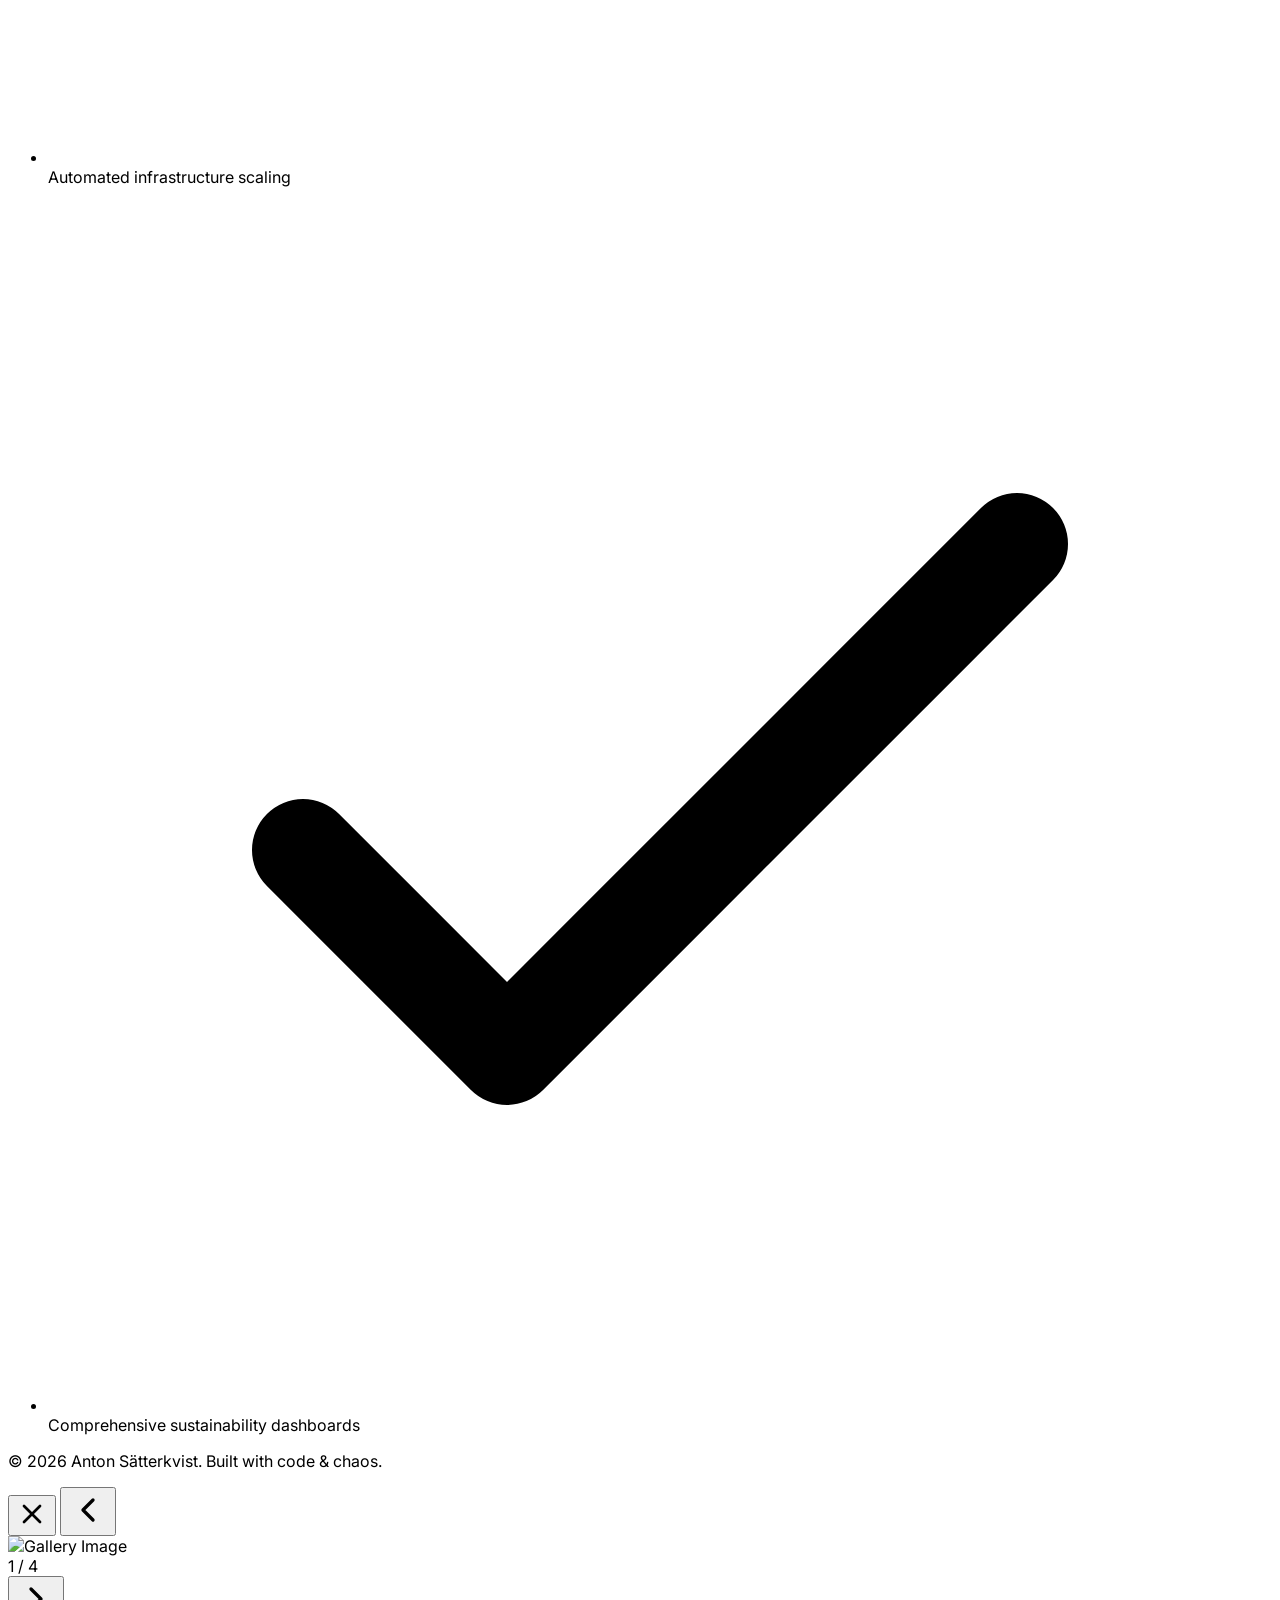
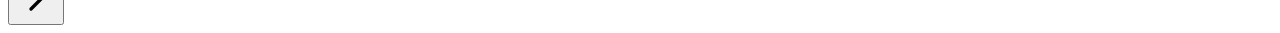
==== commit ed14c9c5: "fixed the contact form" ====
--- a/carbon-shift.html
+++ b/carbon-shift.html
@@ -360,7 +360,7 @@
     </main>
 
     <footer class="py-8 border-t border-white/5 text-center text-slate-500 text-sm">
-        <p>&copy; 2025 Anton Sätterkvist. Built with code & chaos.</p>
+        <p>&copy; 2026 Anton Sätterkvist. Built with code & chaos.</p>
     </footer>
 
     <!-- Lightbox Modal -->
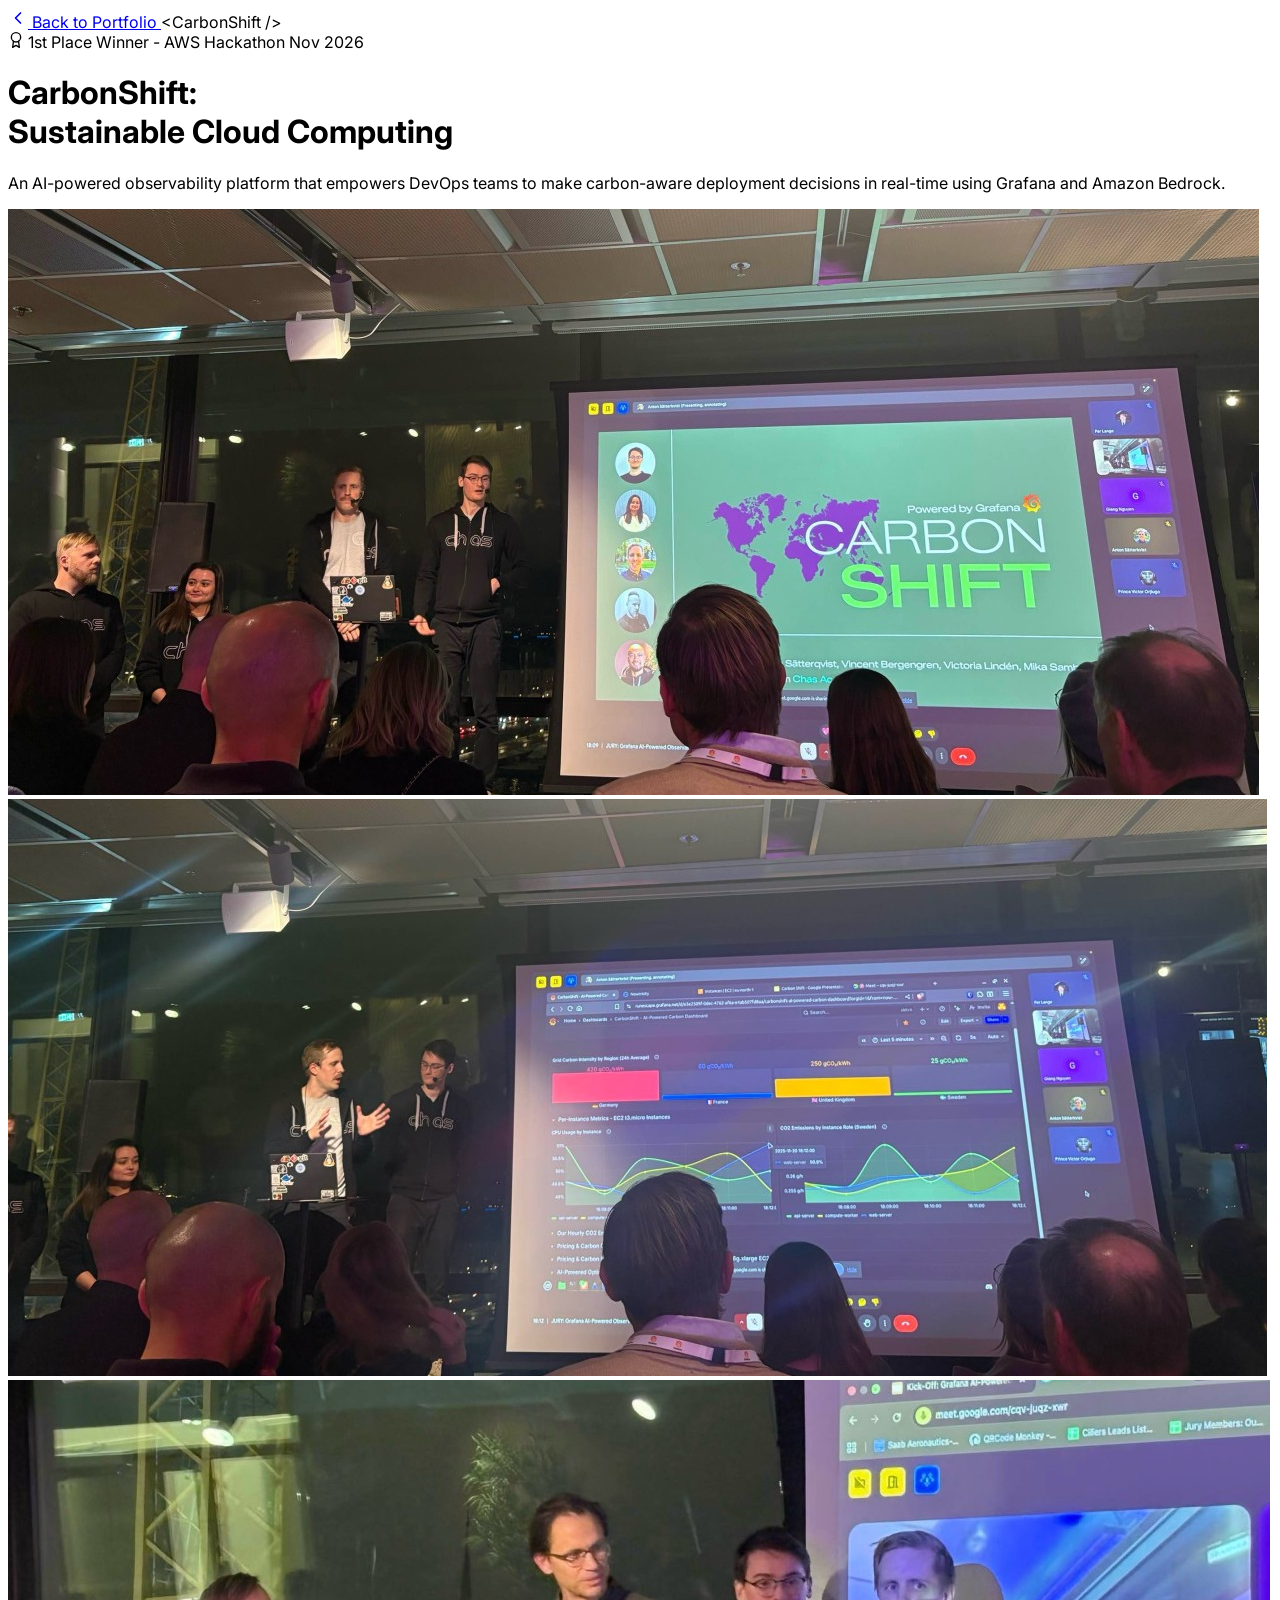
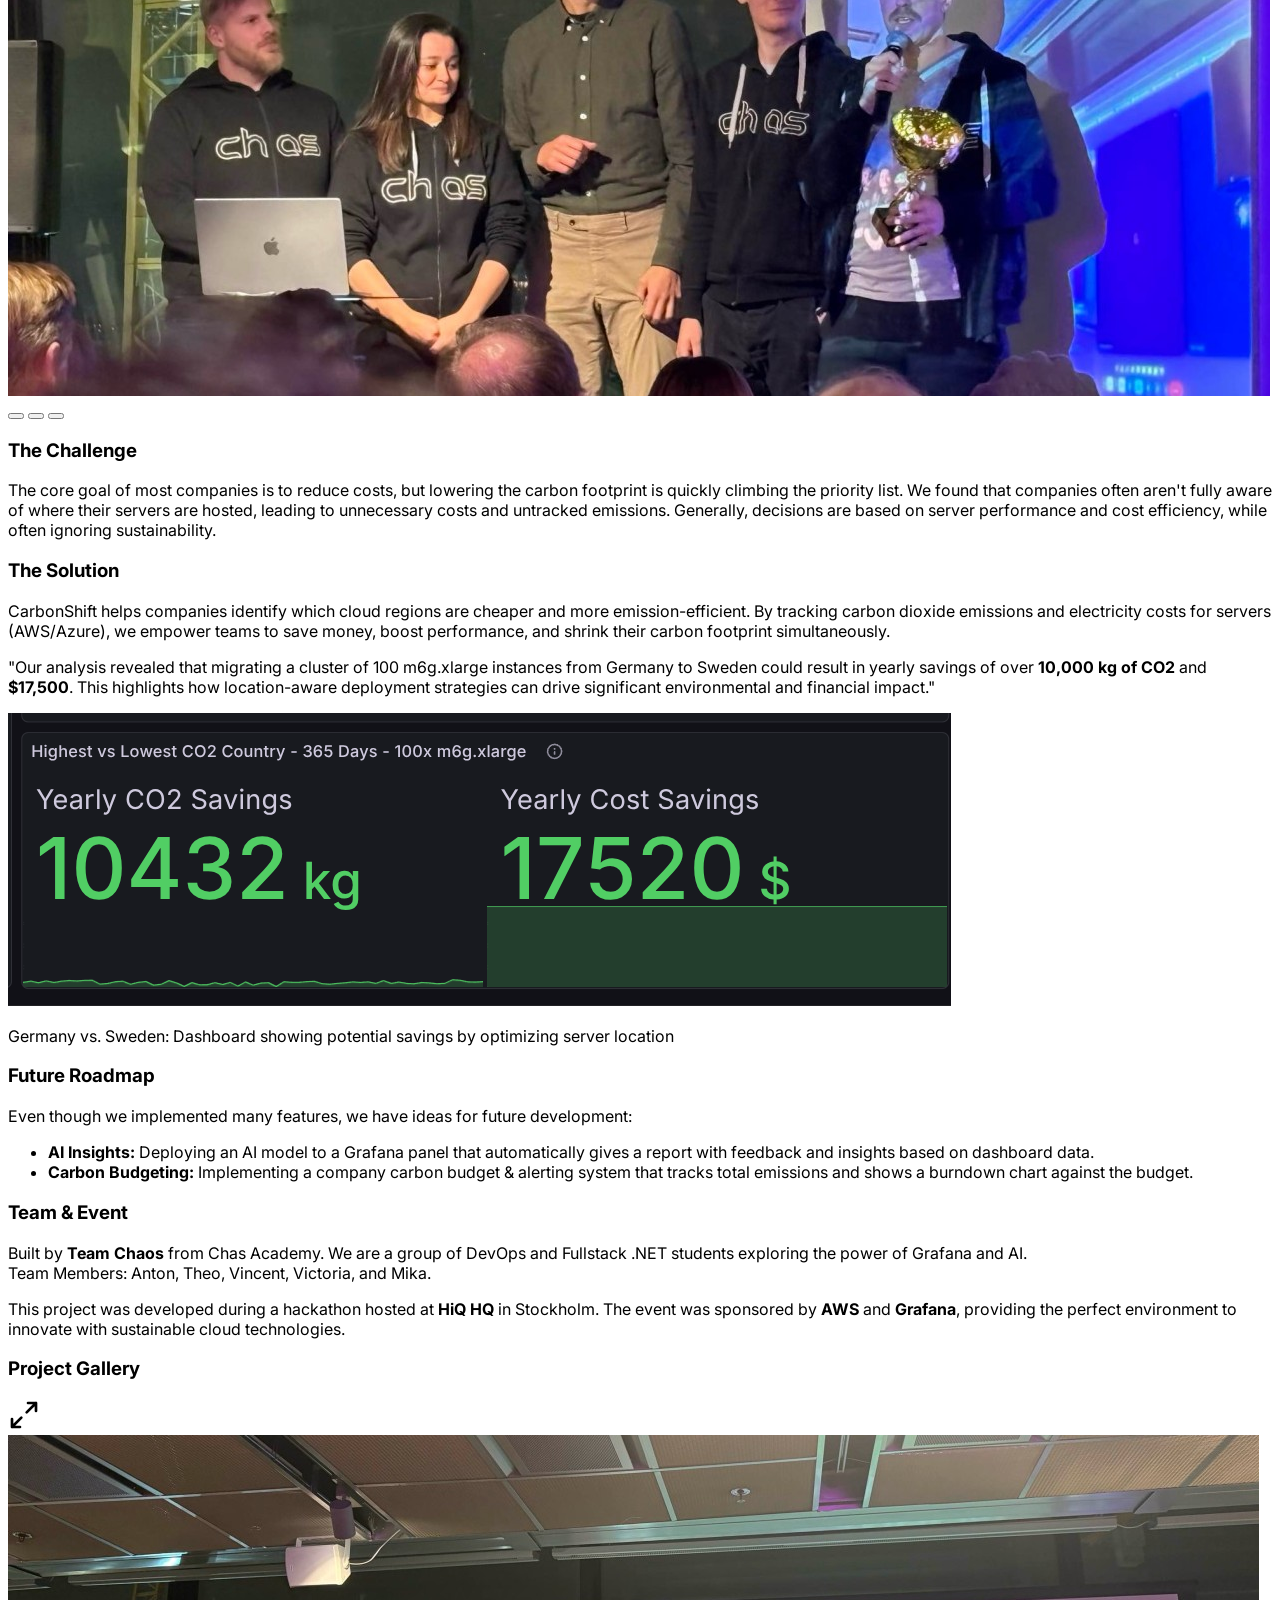
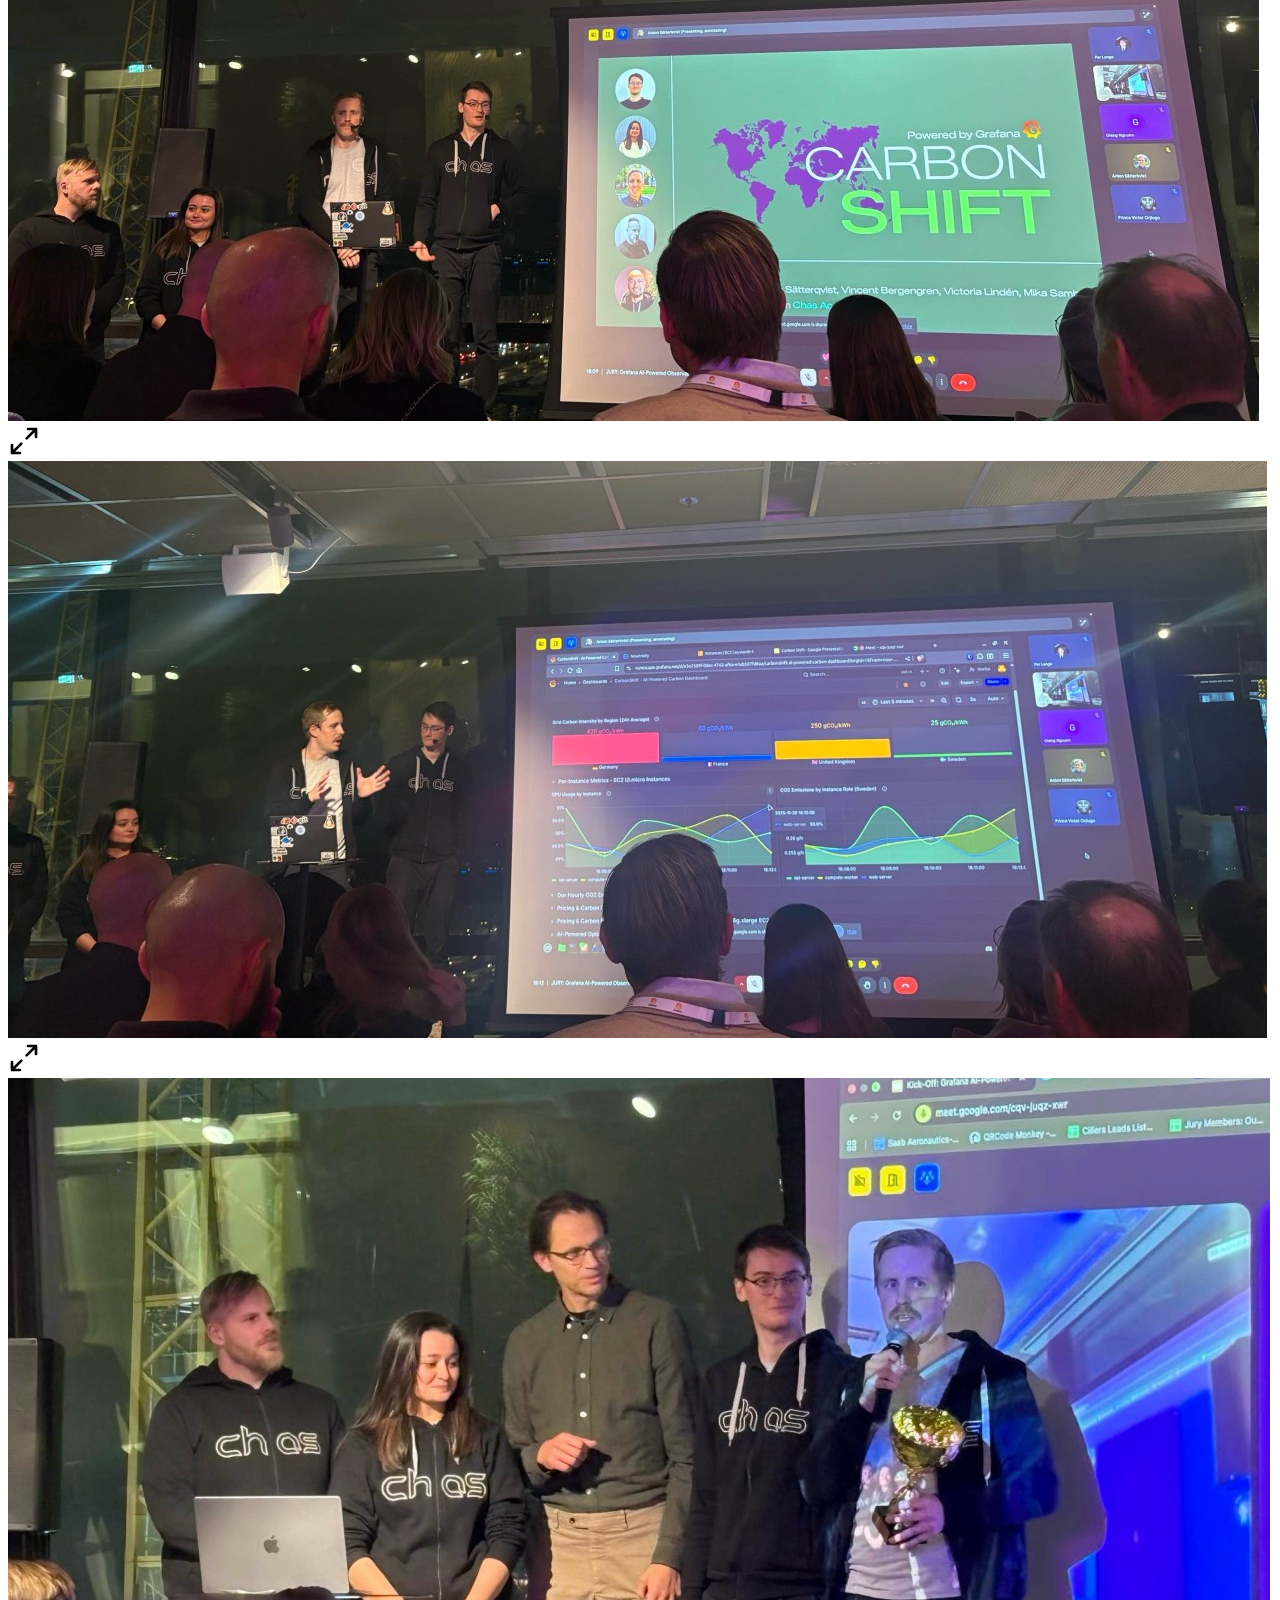
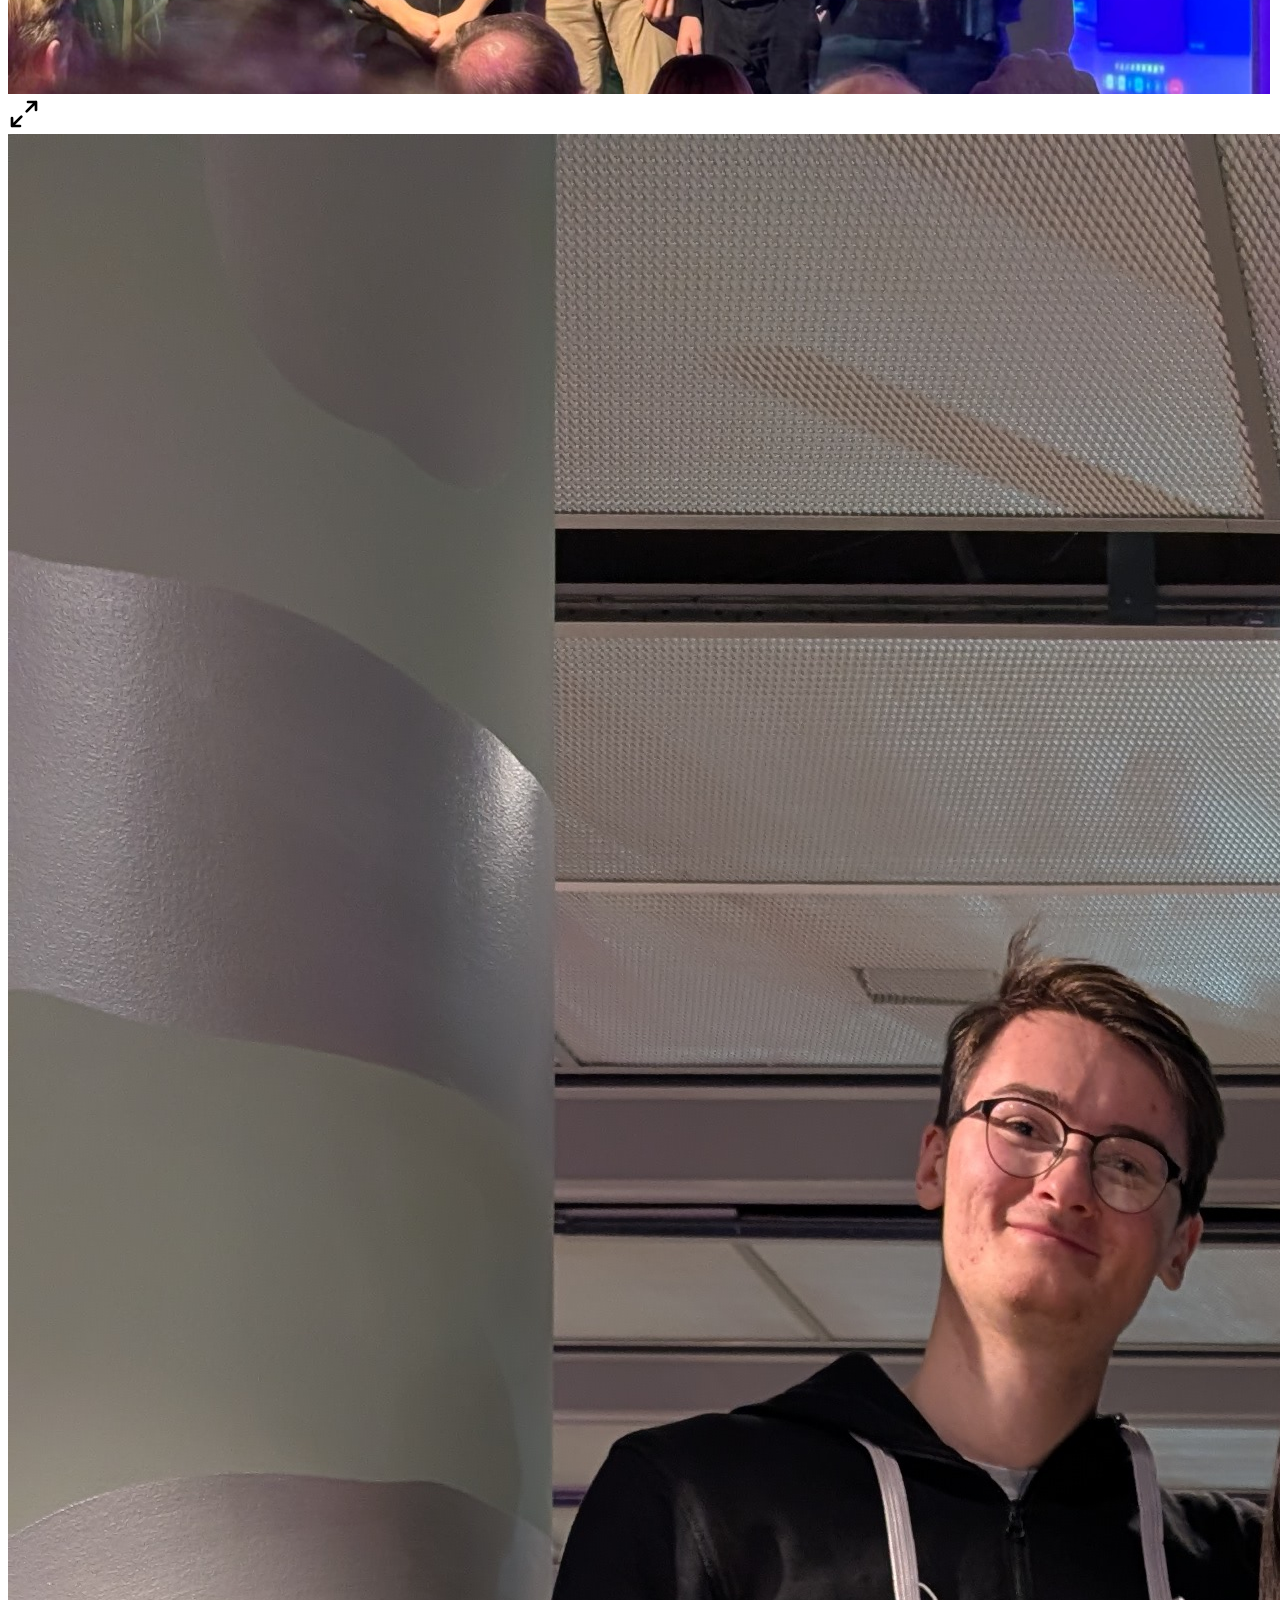
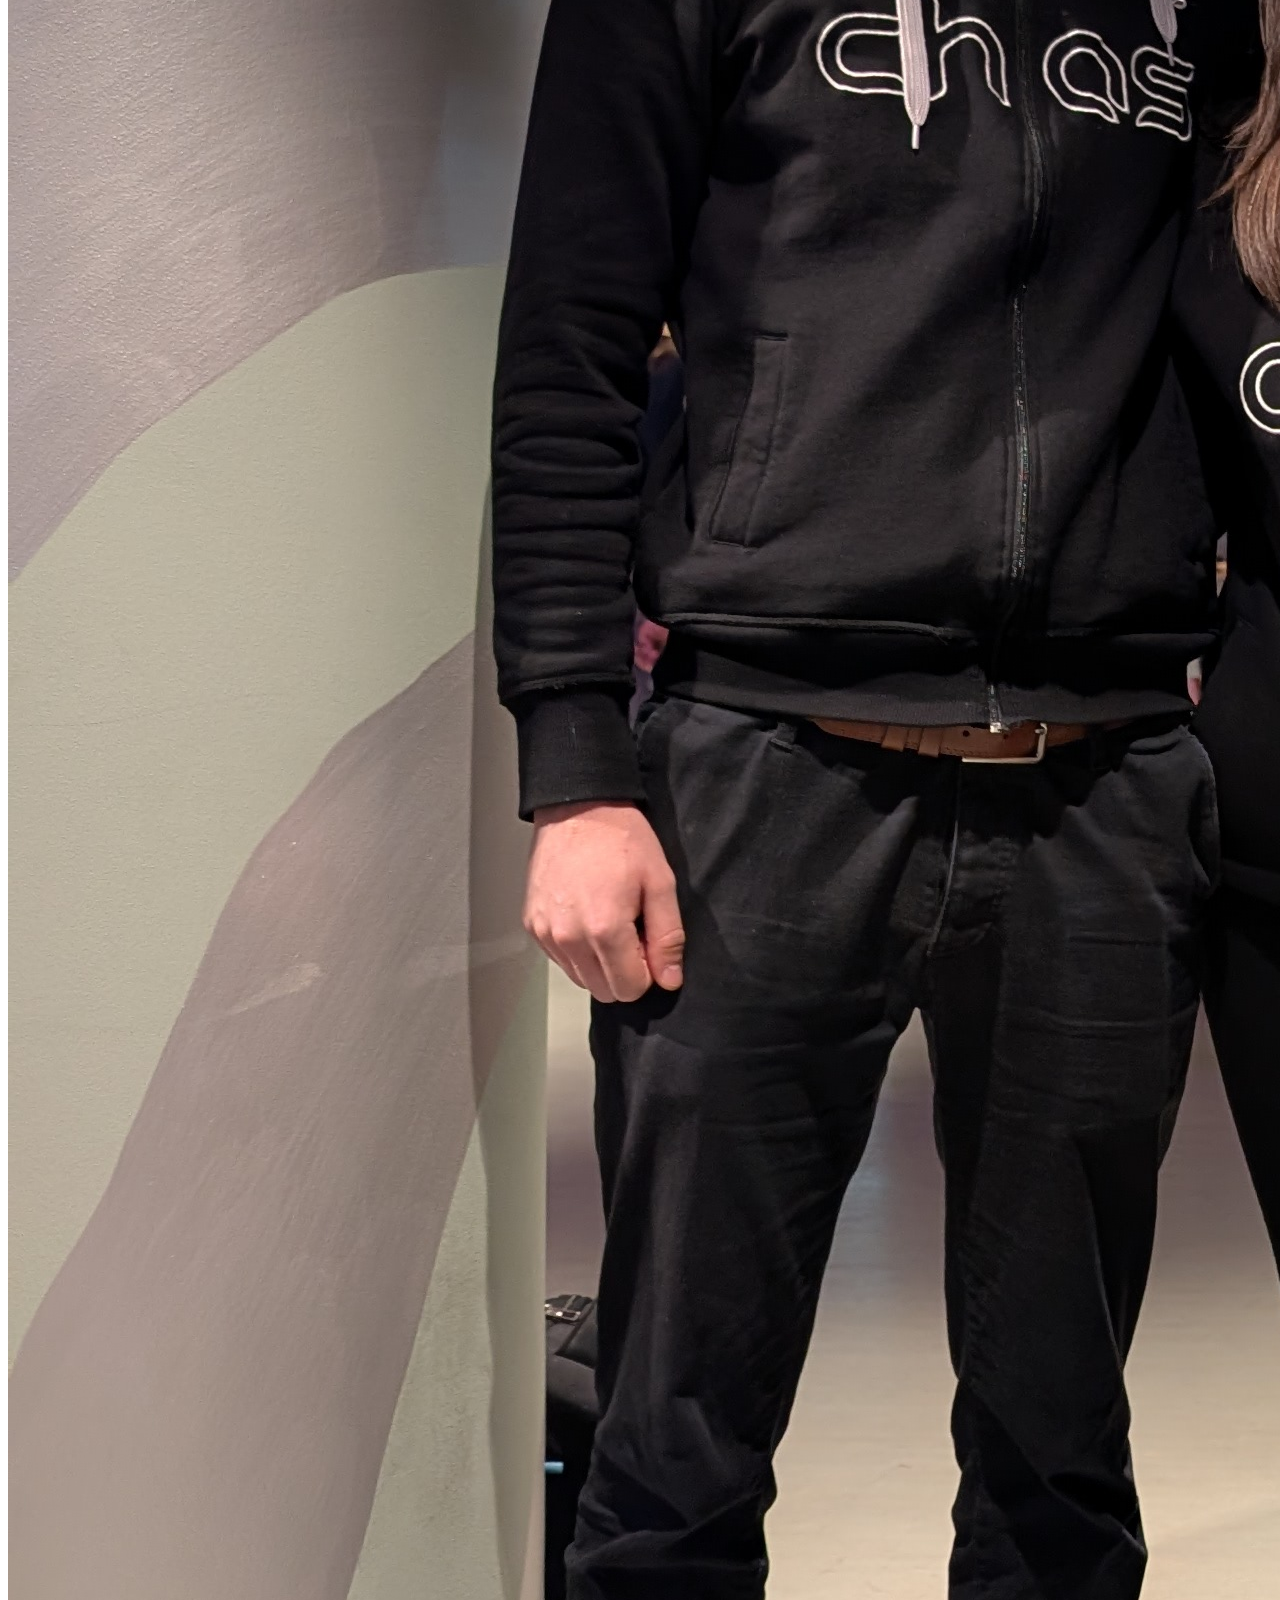
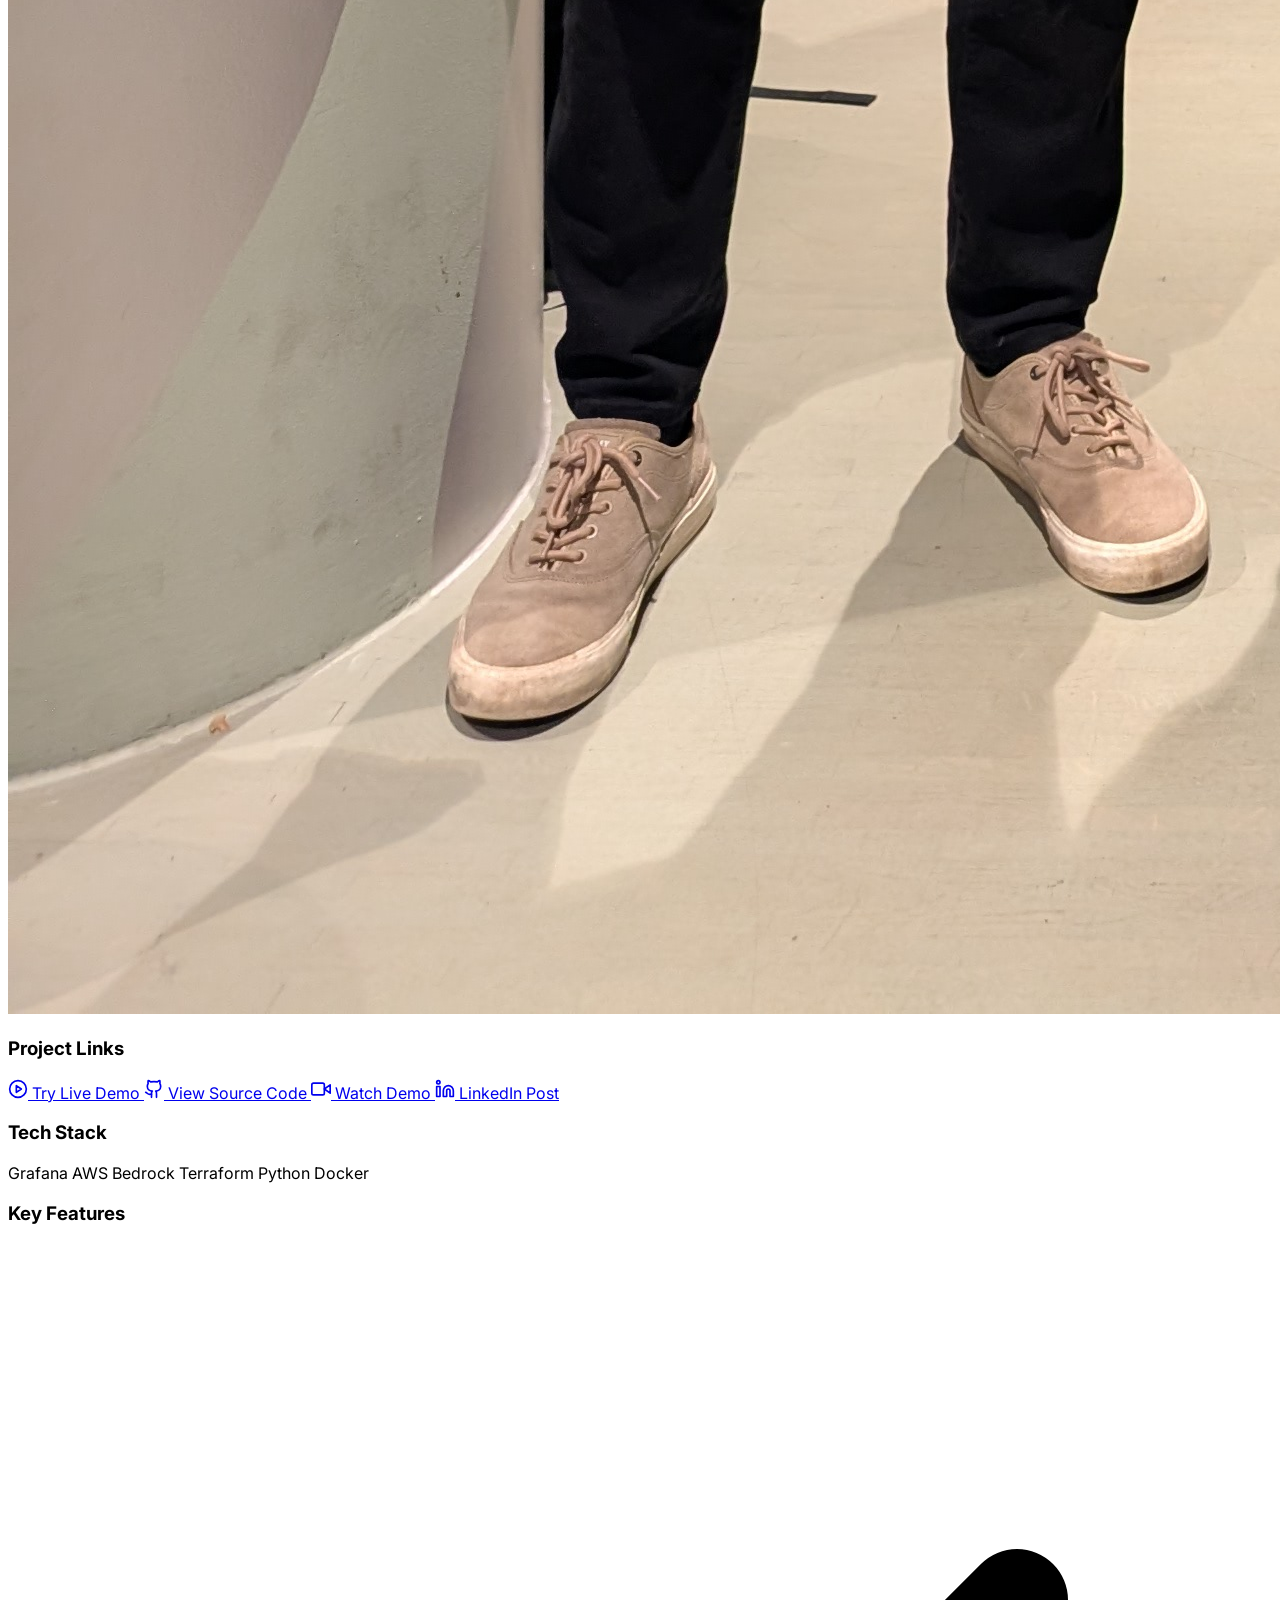
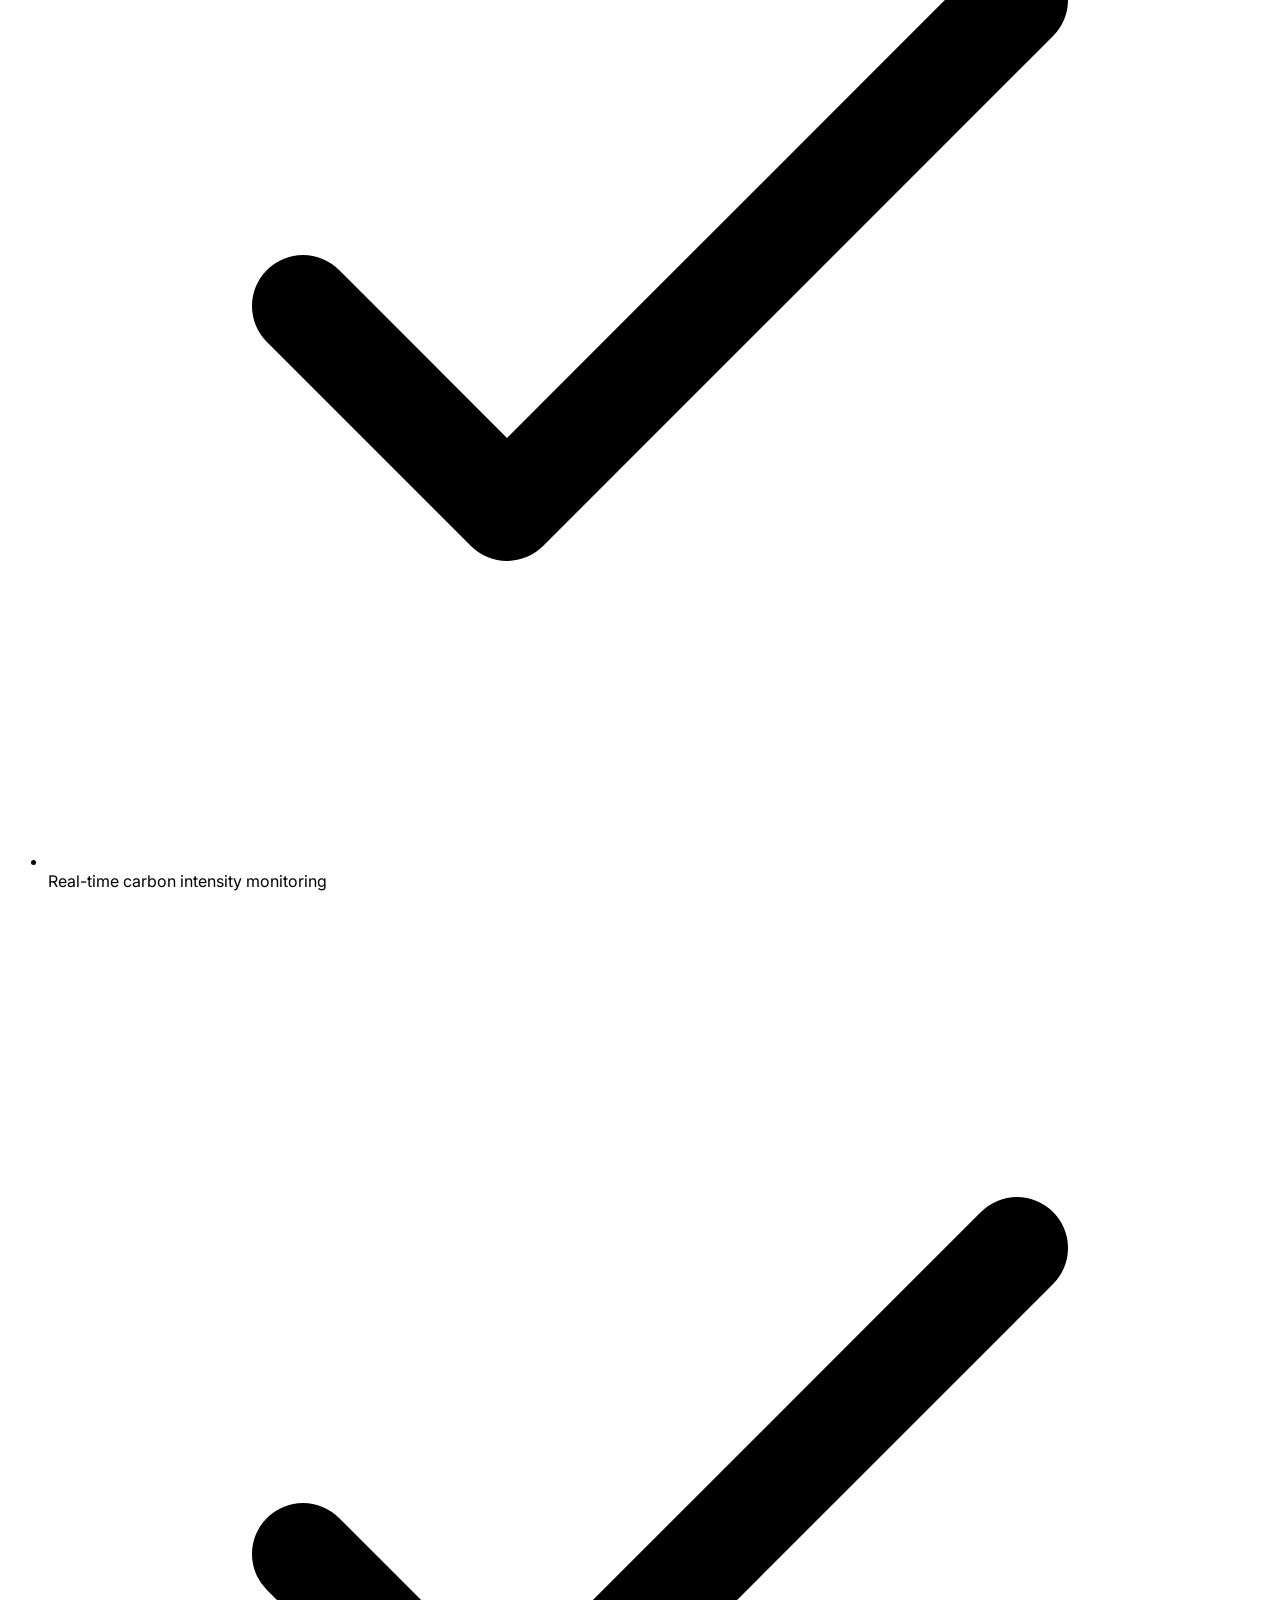
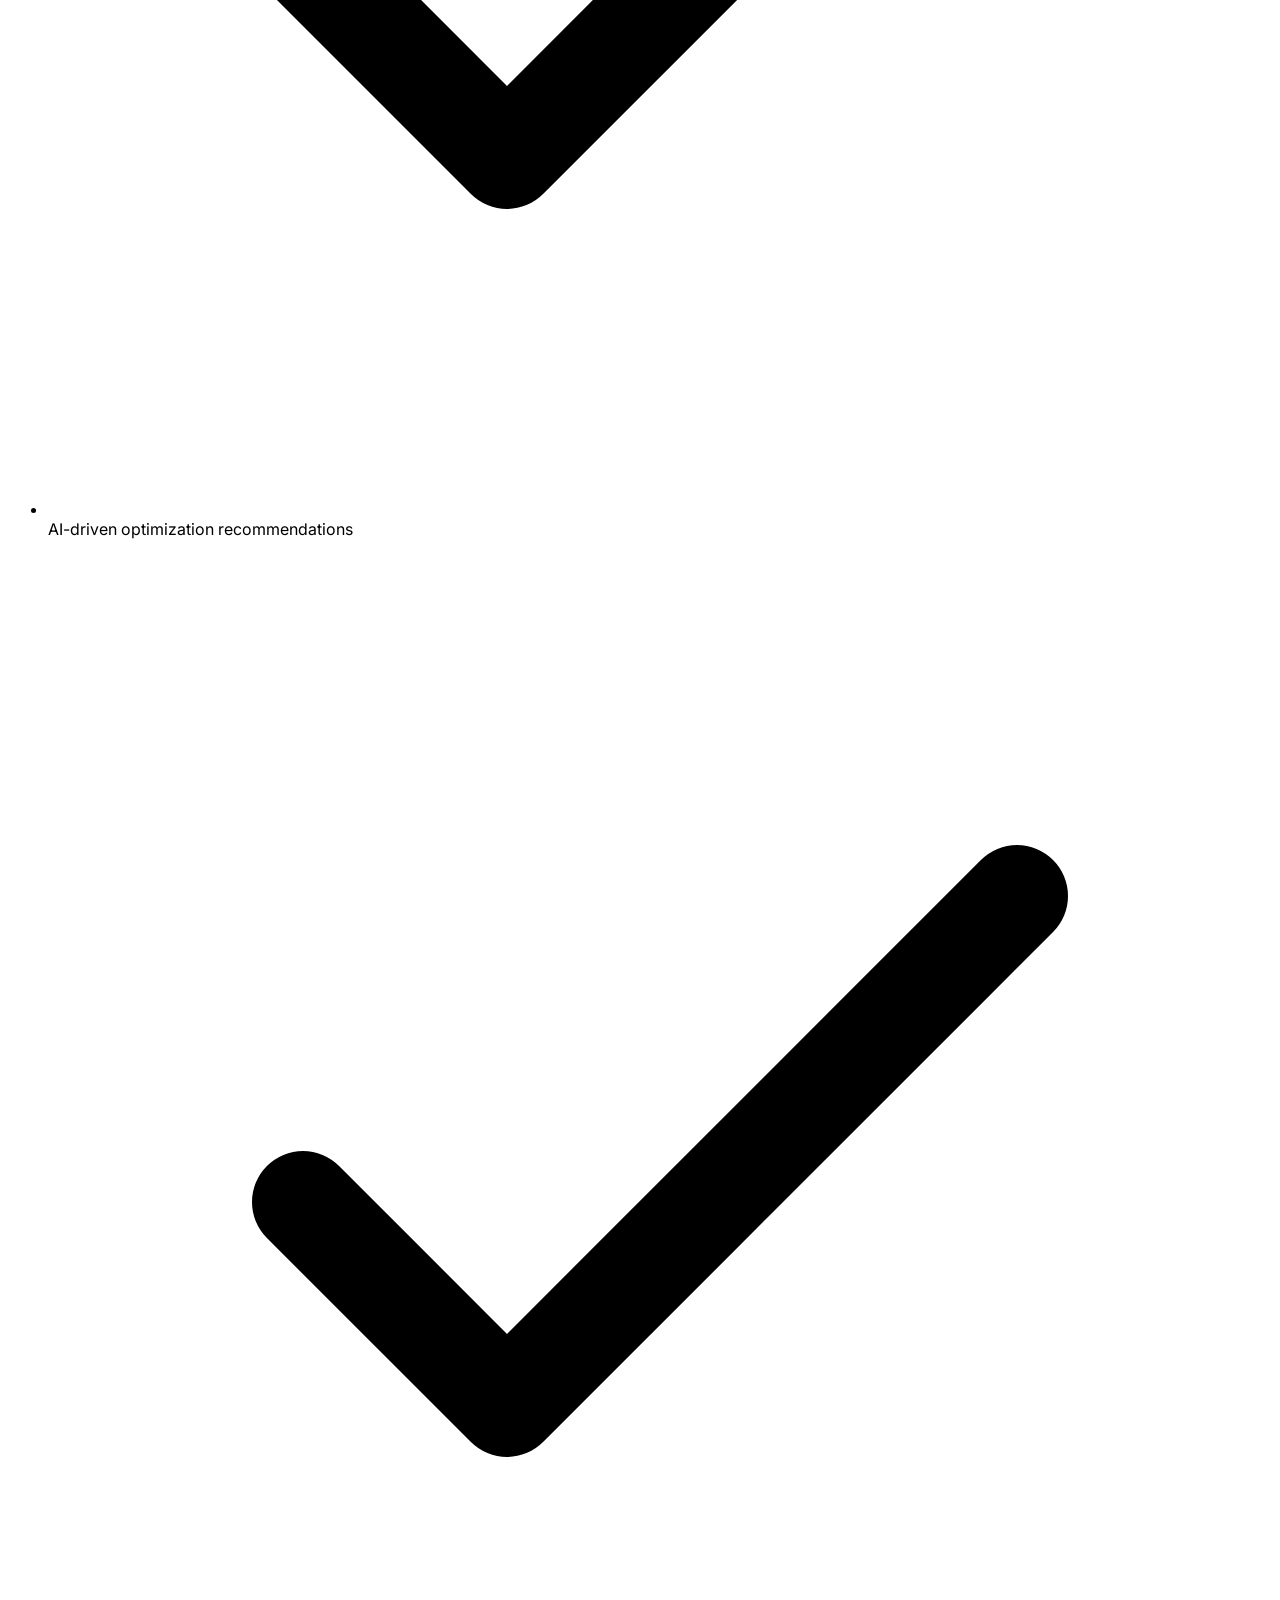
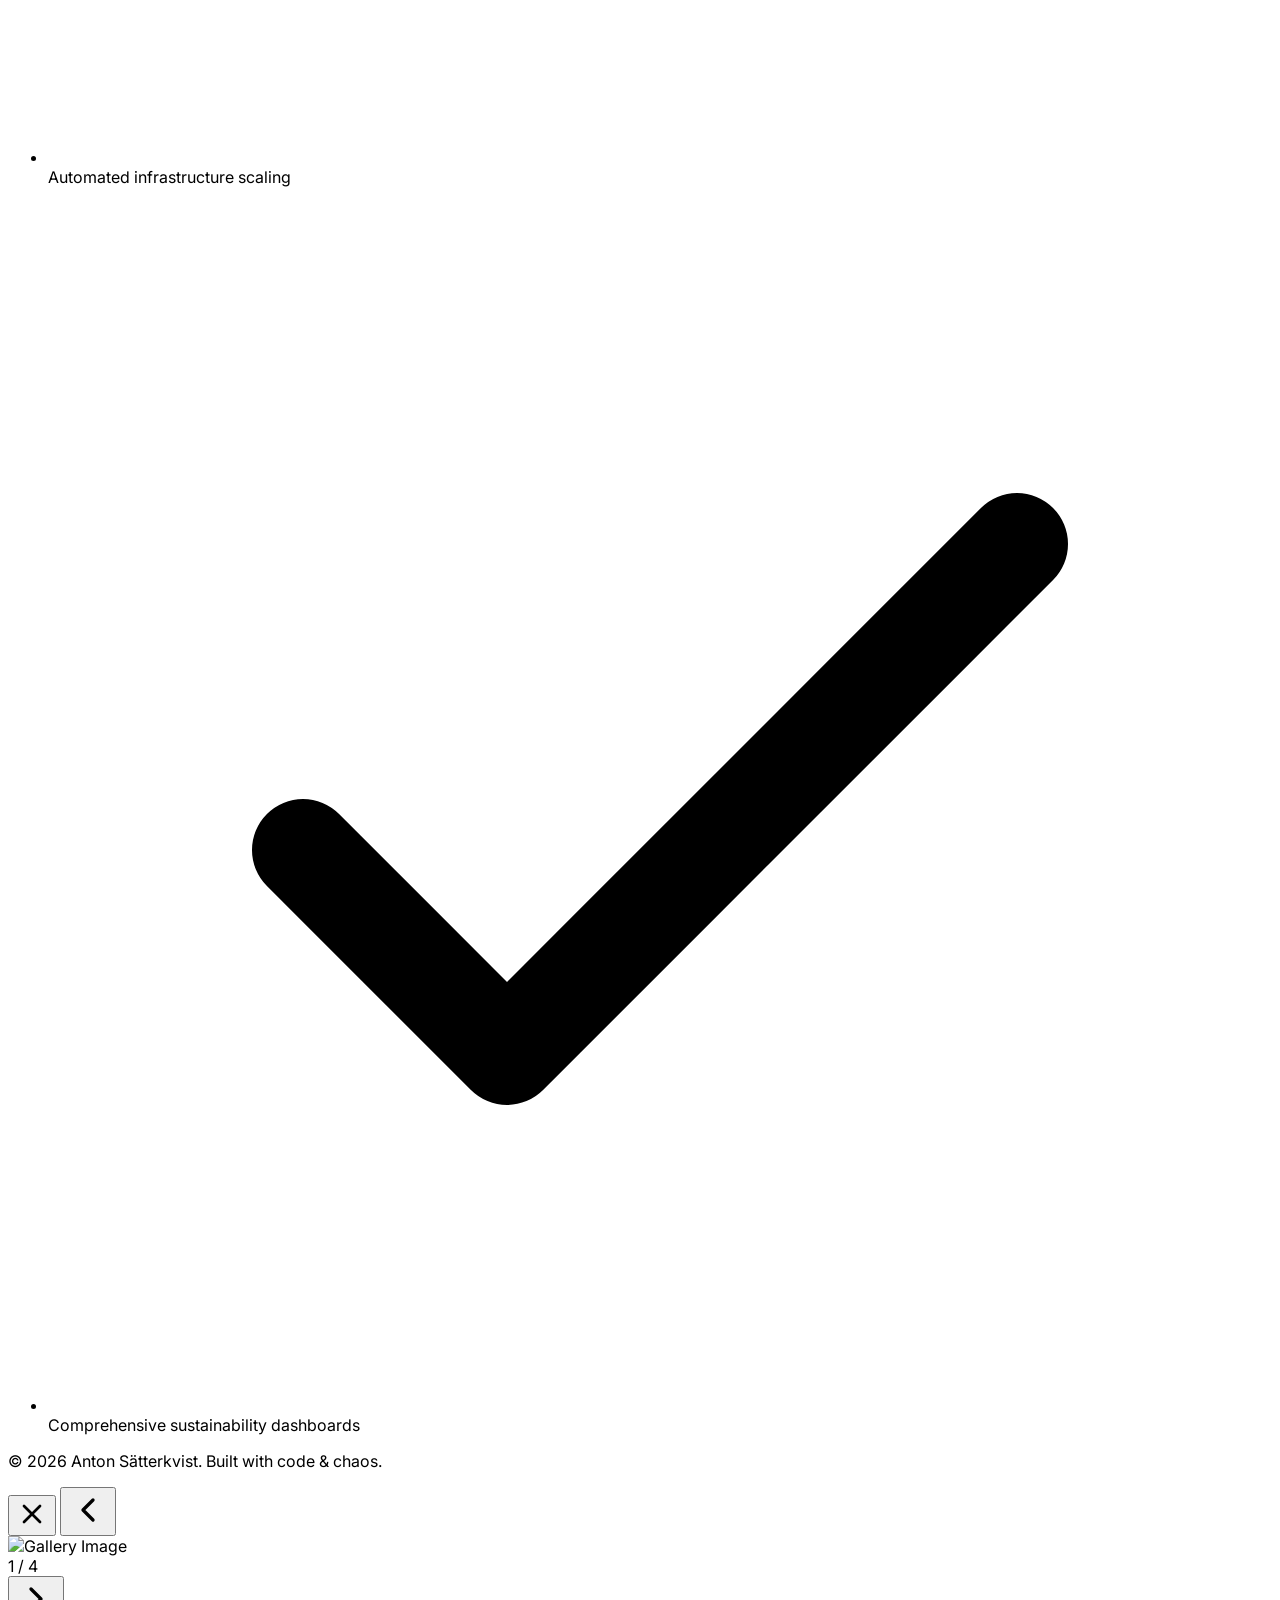
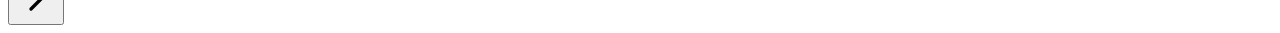
==== commit 8e2e9afe: "added consulting job" ====
--- a/carbon-shift.html
+++ b/carbon-shift.html
@@ -10,7 +10,7 @@
         href="https://fonts.googleapis.com/css2?family=Inter:wght@300;400;500;600;700;800&family=JetBrains+Mono:wght@400;700&display=swap"
         rel="stylesheet">
     <link rel="icon" href="assets/favicon.ico" type="image/x-icon">
-    <title>Carbon Shift | Project Details</title>
+    <title>CarbonShift | Project Details</title>
     <script src="https://cdn.tailwindcss.com"></script>
     <script>
         tailwind.config = {
@@ -51,7 +51,7 @@
                 </svg>
                 Back to Portfolio
             </a>
-            <span class="text-xl font-bold tracking-tight text-white font-mono">&lt;Carbon Shift /&gt;</span>
+            <span class="text-xl font-bold tracking-tight text-white font-mono">&lt;CarbonShift /&gt;</span>
         </div>
     </nav>
 
@@ -75,7 +75,7 @@
                         2026</span>
                 </div>
                 <h1 class="text-4xl md:text-6xl font-bold text-white mb-6 leading-tight">
-                    Carbon Shift: <br>
+                    CarbonShift: <br>
                     <span class="text-transparent bg-clip-text bg-gradient-to-r from-green-400 to-cyan-500">Sustainable
                         Cloud Computing</span>
                 </h1>
@@ -96,17 +96,17 @@
                         class="relative rounded-2xl overflow-hidden border border-white/10 shadow-2xl bg-slate-900 aspect-video group">
                         <!-- Slide 1 -->
                         <div class="project-slide absolute inset-0 transition-opacity duration-1000 opacity-100">
-                            <img src="assets/carbon-shift-1.jpeg" alt="Carbon Shift Dashboard"
+                            <img src="assets/carbon-shift-1.jpeg" alt="CarbonShift Dashboard"
                                 class="w-full h-full object-cover">
                         </div>
                         <!-- Slide 2 -->
                         <div class="project-slide absolute inset-0 transition-opacity duration-1000 opacity-0">
-                            <img src="assets/carbon-shift-2.jpeg" alt="Carbon Shift Interface"
+                            <img src="assets/carbon-shift-2.jpeg" alt="CarbonShift Interface"
                                 class="w-full h-full object-cover">
                         </div>
                         <!-- Slide 3 -->
                         <div class="project-slide absolute inset-0 transition-opacity duration-1000 opacity-0">
-                            <img src="assets/carbon-shift-3.jpeg" alt="Carbon Shift Analytics"
+                            <img src="assets/carbon-shift-3.jpeg" alt="CarbonShift Analytics"
                                 class="w-full h-full object-cover">
                         </div>
 
@@ -134,7 +134,7 @@
 
                         <h3 class="text-2xl font-bold text-white mb-4">The Solution</h3>
                         <p class="text-slate-400 mb-8">
-                            Carbon Shift helps companies identify which cloud regions are cheaper and more
+                            CarbonShift helps companies identify which cloud regions are cheaper and more
                             emission-efficient. By tracking carbon dioxide emissions and electricity costs for servers
                             (AWS/Azure), we empower teams to save money, boost performance, and shrink their carbon
                             footprint simultaneously.
@@ -193,7 +193,7 @@
                                         <path d="M15 3h6v6M9 21H3v-6M21 3l-7 7M3 21l7-7" />
                                     </svg>
                                 </div>
-                                <img src="assets/carbon-shift-1.jpeg" alt="Carbon Shift Dashboard"
+                                <img src="assets/carbon-shift-1.jpeg" alt="CarbonShift Dashboard"
                                     class="w-full h-48 object-cover group-hover:scale-105 transition-transform duration-500">
                             </div>
                             <div class="rounded-xl overflow-hidden border border-white/10 bg-slate-900 group cursor-pointer relative"
@@ -207,7 +207,7 @@
                                         <path d="M15 3h6v6M9 21H3v-6M21 3l-7 7M3 21l7-7" />
                                     </svg>
                                 </div>
-                                <img src="assets/carbon-shift-2.jpeg" alt="Carbon Shift Interface"
+                                <img src="assets/carbon-shift-2.jpeg" alt="CarbonShift Interface"
                                     class="w-full h-48 object-cover group-hover:scale-105 transition-transform duration-500">
                             </div>
                             <div class="rounded-xl overflow-hidden border border-white/10 bg-slate-900 group cursor-pointer relative"
@@ -221,7 +221,7 @@
                                         <path d="M15 3h6v6M9 21H3v-6M21 3l-7 7M3 21l7-7" />
                                     </svg>
                                 </div>
-                                <img src="assets/carbon-shift-3.jpeg" alt="Carbon Shift Analytics"
+                                <img src="assets/carbon-shift-3.jpeg" alt="CarbonShift Analytics"
                                     class="w-full h-48 object-cover group-hover:scale-105 transition-transform duration-500">
                             </div>
                             <div class="rounded-xl overflow-hidden border border-white/10 bg-slate-900 group cursor-pointer relative"
@@ -235,7 +235,7 @@
                                         <path d="M15 3h6v6M9 21H3v-6M21 3l-7 7M3 21l7-7" />
                                     </svg>
                                 </div>
-                                <img src="assets/carbon-shift-4.jpg" alt="Carbon Shift Team"
+                                <img src="assets/carbon-shift-4.jpg" alt="CarbonShift Team"
                                     class="w-full h-48 object-cover group-hover:scale-105 transition-transform duration-500">
                             </div>
                         </div>
--- a/styles.css
+++ b/styles.css
@@ -78,6 +78,34 @@
     font-variant-numeric: tabular-nums;
 }
 
+/* Project description expand on hover */
+.desc-expand {
+    position: relative;
+    max-height: 4.5em;
+    overflow: hidden;
+    transition: max-height 0.4s ease;
+}
+
+.desc-expand::after {
+    content: '';
+    position: absolute;
+    bottom: 0;
+    left: 0;
+    right: 0;
+    height: 2em;
+    background: linear-gradient(transparent, rgb(15 23 42));
+    pointer-events: none;
+    transition: opacity 0.3s ease;
+}
+
+.desc-expand:hover {
+    max-height: 12em;
+}
+
+.desc-expand:hover::after {
+    opacity: 0;
+}
+
 /* Smooth scroll behavior */
 html {
     scroll-behavior: smooth;
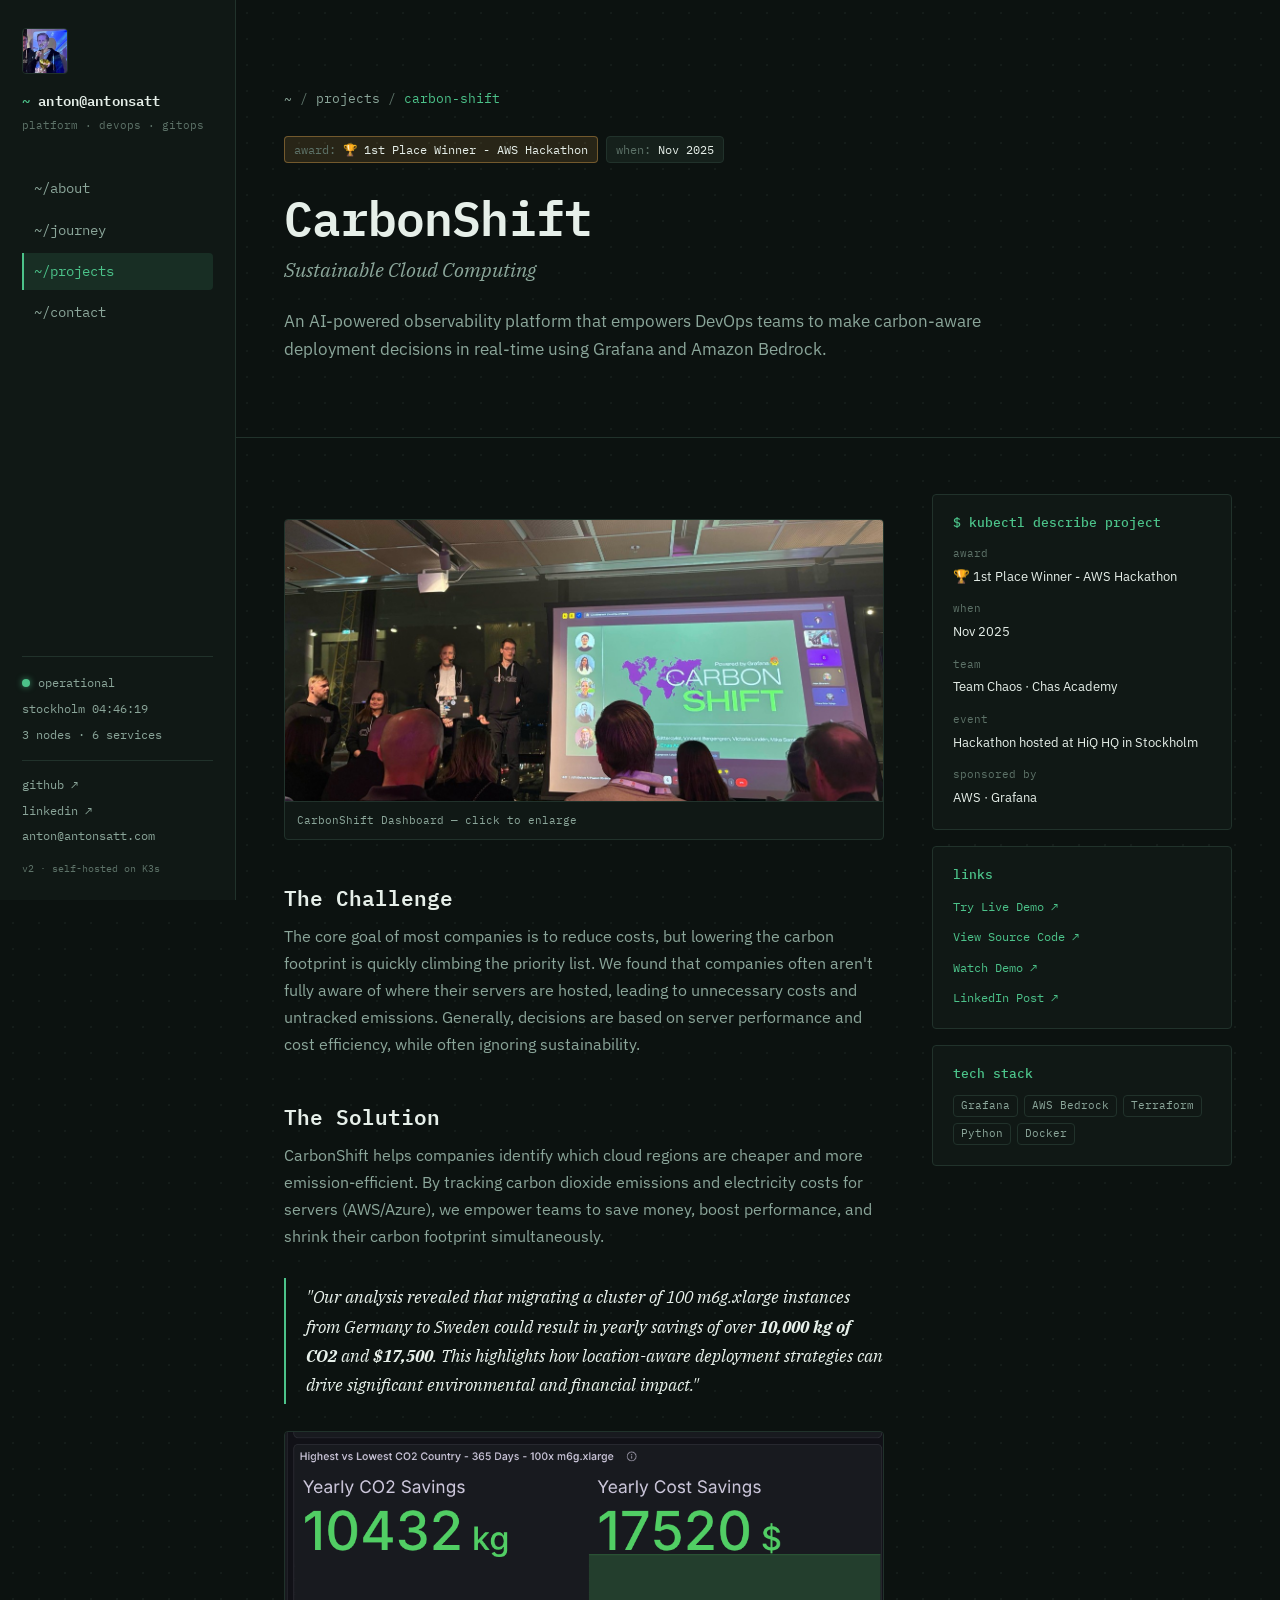
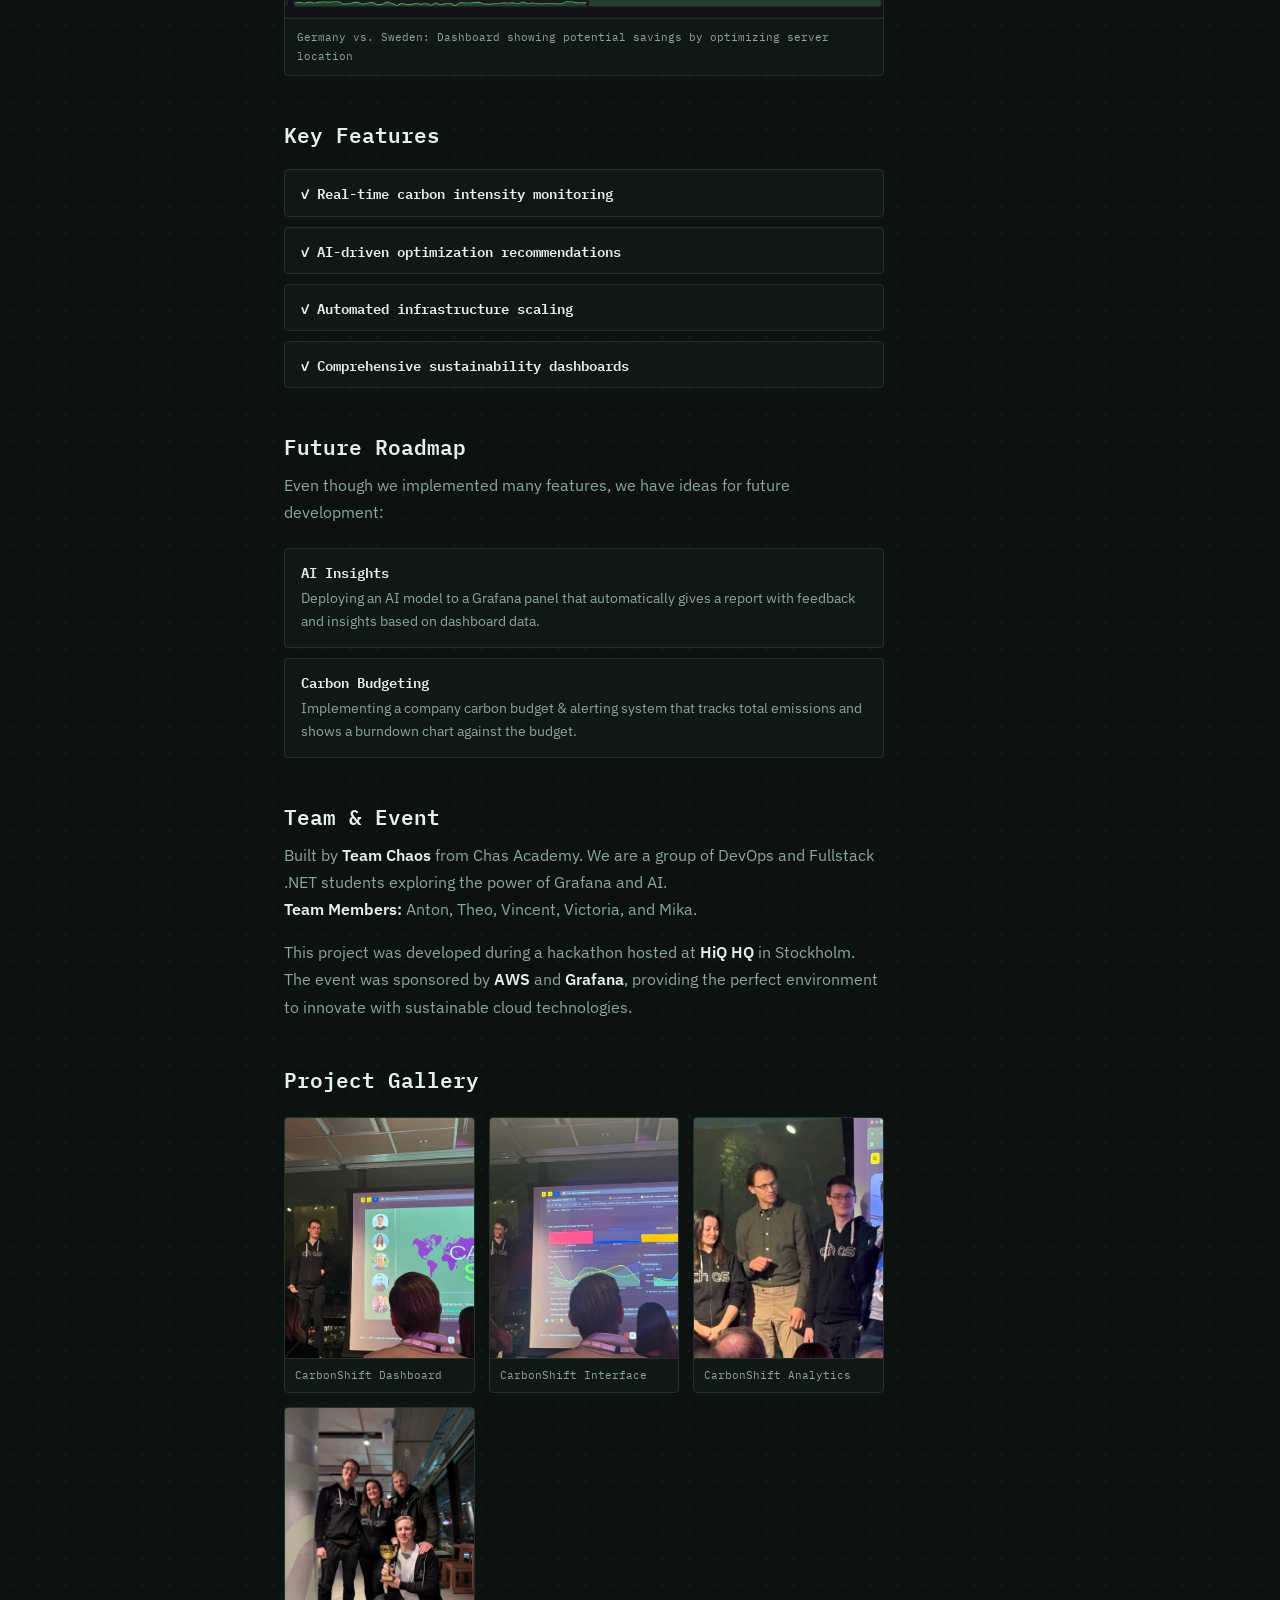
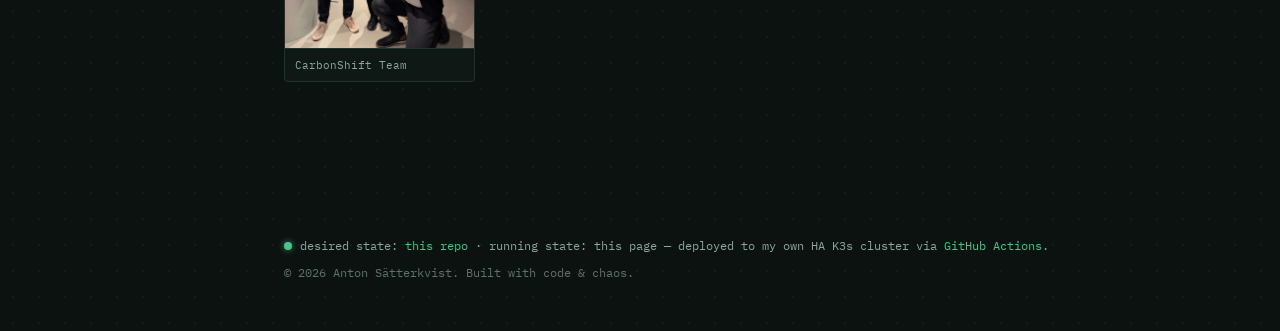
==== commit 9a4850ca: "Redesign v2: desired state → running state Total redesign around a GitOps concept: the site presents" ====
--- a/carbon-shift.html
+++ b/carbon-shift.html
@@ -1,524 +1,280 @@
 <!DOCTYPE html>
-<html lang="en" class="scroll-smooth">
+<html lang="en">
 
 <head>
     <meta charset="UTF-8">
     <meta name="viewport" content="width=device-width, initial-scale=1.0">
     <link rel="preconnect" href="https://fonts.googleapis.com">
     <link rel="preconnect" href="https://fonts.gstatic.com" crossorigin>
-    <link
-        href="https://fonts.googleapis.com/css2?family=Inter:wght@300;400;500;600;700;800&family=JetBrains+Mono:wght@400;700&display=swap"
+    <link href="https://fonts.googleapis.com/css2?family=IBM+Plex+Mono:wght@400;500;600&family=IBM+Plex+Sans:wght@400;500;600&family=IBM+Plex+Serif:ital,wght@1,400;1,500&display=swap"
         rel="stylesheet">
     <link rel="icon" href="assets/favicon.ico" type="image/x-icon">
     <title>CarbonShift | Project Details</title>
-    <script src="https://cdn.tailwindcss.com"></script>
-    <script>
-        tailwind.config = {
-            theme: {
-                extend: {
-                    fontFamily: {
-                        sans: ['Inter', 'sans-serif'],
-                        mono: ['JetBrains Mono', 'monospace'],
-                    },
-                    animation: {
-                        'fade-in': 'fadeIn 0.5s ease-out forwards',
-                    },
-                    keyframes: {
-                        fadeIn: {
-                            '0%': { opacity: '0', transform: 'translateY(10px)' },
-                            '100%': { opacity: '1', transform: 'translateY(0)' },
-                        }
-                    }
-                }
-            }
-        }
-    </script>
     <link rel="stylesheet" href="styles.css">
+    <script>document.documentElement.classList.add('js');</script>
 </head>
 
-<body class="bg-slate-950 text-slate-200 font-sans antialiased selection:bg-cyan-500/30">
-
-    <!-- Navigation -->
-    <nav class="fixed top-0 w-full z-50 transition-all duration-300">
-        <div class="absolute inset-0 bg-slate-950/80 backdrop-blur-md border-b border-white/5"></div>
-        <div class="container mx-auto px-6 py-4 relative flex justify-between items-center">
-            <a href="index.html"
-                class="flex items-center gap-2 text-slate-400 hover:text-white transition-colors group">
-                <svg xmlns="http://www.w3.org/2000/svg" width="20" height="20" viewBox="0 0 24 24" fill="none"
-                    stroke="currentColor" stroke-width="2" stroke-linecap="round" stroke-linejoin="round"
-                    class="group-hover:-translate-x-1 transition-transform">
-                    <path d="m15 18-6-6 6-6" />
-                </svg>
-                Back to Portfolio
-            </a>
-            <span class="text-xl font-bold tracking-tight text-white font-mono">&lt;CarbonShift /&gt;</span>
+<body>
+    <a class="skip-link" href="#main">skip to content</a>
+
+    <!-- console rail (desktop) -->
+    <aside class="rail">
+        <img class="rail-avatar" src="assets/me.png" alt="Anton Sätterkvist">
+        <a class="rail-brand" href="index.html"><span class="tilde">~</span> anton@antonsatt</a>
+        <span class="rail-sub">platform · devops · gitops</span>
+        <nav class="rail-nav" aria-label="Sections">
+            <a href="index.html#about">~/about</a>
+            <a href="index.html#journey">~/journey</a>
+            <a href="index.html#projects" class="active">~/projects</a>
+            <a href="index.html#contact">~/contact</a>
+        </nav>
+        <div class="rail-status">
+            <span class="statusline"><span class="led" aria-hidden="true"></span> operational</span>
+            <span>stockholm <span class="clock">--:--:--</span></span>
+            <span>3 nodes · 6 services</span>
         </div>
+        <div class="rail-social">
+            <a href="https://github.com/antonsatt" target="_blank" rel="noopener">github ↗</a>
+            <a href="https://www.linkedin.com/in/anton-satterkvist/" target="_blank" rel="noopener">linkedin ↗</a>
+            <a href="mailto:anton@antonsatt.com">anton@antonsatt.com</a>
+        </div>
+        <span class="rail-meta">v2 · self-hosted on K3s</span>
+    </aside>
+
+    <!-- topbar (mobile) -->
+    <header class="topbar">
+        <a class="topbar-brand" href="index.html"><span class="tilde">~</span> anton@antonsatt</a>
+        <button class="menu-btn" id="menu-btn" aria-expanded="false" aria-controls="mobile-menu">menu</button>
+    </header>
+    <nav class="mobile-menu" id="mobile-menu" aria-label="Sections">
+        <a href="index.html#about">~/about</a>
+        <a href="index.html#journey">~/journey</a>
+        <a href="index.html#projects">~/projects</a>
+        <a href="index.html#contact">~/contact</a>
+        <span class="statusline"><span class="led" aria-hidden="true"></span> operational · stockholm <span
+                class="clock">--:--:--</span></span>
     </nav>
 
-    <main class="pt-32 pb-24">
-        <div class="container mx-auto px-6">
-
-            <!-- Header -->
-            <div class="max-w-4xl mx-auto mb-16 animate-fade-in">
-                <div class="flex flex-wrap items-center gap-4 mb-6">
-                    <span
-                        class="px-4 py-1.5 bg-yellow-500/10 text-yellow-500 border border-yellow-500/20 rounded-full text-sm font-bold flex items-center gap-2">
-                        <svg xmlns="http://www.w3.org/2000/svg" width="16" height="16" viewBox="0 0 24 24" fill="none"
-                            stroke="currentColor" stroke-width="2" stroke-linecap="round" stroke-linejoin="round">
-                            <circle cx="12" cy="8" r="7" />
-                            <polyline points="8.21 13.89 7 23 12 20 17 23 15.79 13.88" />
-                        </svg>
-                        1st Place Winner - AWS Hackathon
-                    </span>
-                    <span
-                        class="px-3 py-1.5 bg-cyan-500/10 text-cyan-400 border border-cyan-500/20 rounded-full text-sm font-mono">Nov
-                        2026</span>
+    <main class="main" id="main">
+
+        <header class="case-header">
+            <div class="section-inner">
+                <span class="crumb"><a href="index.html">~</a> / <a href="index.html#projects">projects</a> / <span
+                        class="here">carbon-shift</span></span>
+                <div class="chips">
+                    <span class="chip chip--amber"><span class="k">award:</span> 🏆 1st Place Winner - AWS
+                        Hackathon</span>
+                    <span class="chip"><span class="k">when:</span> Nov 2025</span>
                 </div>
-                <h1 class="text-4xl md:text-6xl font-bold text-white mb-6 leading-tight">
-                    CarbonShift: <br>
-                    <span class="text-transparent bg-clip-text bg-gradient-to-r from-green-400 to-cyan-500">Sustainable
-                        Cloud Computing</span>
-                </h1>
-                <p class="text-xl text-slate-400 leading-relaxed">
+                <h1>CarbonShift</h1>
+                <p class="case-sub">Sustainable Cloud Computing</p>
+                <p class="lede">
                     An AI-powered observability platform that empowers DevOps teams to make carbon-aware deployment
                     decisions in real-time using Grafana and Amazon Bedrock.
                 </p>
             </div>
-
-            <!-- Main Content Grid -->
-            <div class="grid lg:grid-cols-3 gap-12 max-w-6xl mx-auto mb-24">
-
-                <!-- Left Column: Details -->
-                <div class="lg:col-span-2 space-y-12 animate-fade-in" style="animation-delay: 0.1s;">
-
-                    <!-- Main Image Slider -->
-                    <div
-                        class="relative rounded-2xl overflow-hidden border border-white/10 shadow-2xl bg-slate-900 aspect-video group">
-                        <!-- Slide 1 -->
-                        <div class="project-slide absolute inset-0 transition-opacity duration-1000 opacity-100">
-                            <img src="assets/carbon-shift-1.jpeg" alt="CarbonShift Dashboard"
-                                class="w-full h-full object-cover">
-                        </div>
-                        <!-- Slide 2 -->
-                        <div class="project-slide absolute inset-0 transition-opacity duration-1000 opacity-0">
-                            <img src="assets/carbon-shift-2.jpeg" alt="CarbonShift Interface"
-                                class="w-full h-full object-cover">
-                        </div>
-                        <!-- Slide 3 -->
-                        <div class="project-slide absolute inset-0 transition-opacity duration-1000 opacity-0">
-                            <img src="assets/carbon-shift-3.jpeg" alt="CarbonShift Analytics"
-                                class="w-full h-full object-cover">
-                        </div>
-
-                        <!-- Indicators -->
-                        <div class="absolute bottom-4 right-4 flex gap-2 z-10">
-                            <button class="w-2 h-2 rounded-full bg-white transition-all project-indicator"
-                                onclick="setProjectSlide(0)"></button>
-                            <button class="w-2 h-2 rounded-full bg-white/50 transition-all project-indicator"
-                                onclick="setProjectSlide(1)"></button>
-                            <button class="w-2 h-2 rounded-full bg-white/50 transition-all project-indicator"
-                                onclick="setProjectSlide(2)"></button>
-                        </div>
-                    </div>
-
-                    <!-- The Problem & Solution -->
-                    <div class="prose prose-invert prose-lg max-w-none">
-                        <h3 class="text-2xl font-bold text-white mb-4">The Challenge</h3>
-                        <p class="text-slate-400 mb-8">
-                            The core goal of most companies is to reduce costs, but lowering the carbon footprint is
-                            quickly climbing the priority list. We found that companies often aren't fully aware of
-                            where their servers are hosted, leading to unnecessary costs and untracked emissions.
-                            Generally, decisions are based on server performance and cost efficiency, while often
-                            ignoring sustainability.
-                        </p>
-
-                        <h3 class="text-2xl font-bold text-white mb-4">The Solution</h3>
-                        <p class="text-slate-400 mb-8">
-                            CarbonShift helps companies identify which cloud regions are cheaper and more
-                            emission-efficient. By tracking carbon dioxide emissions and electricity costs for servers
-                            (AWS/Azure), we empower teams to save money, boost performance, and shrink their carbon
-                            footprint simultaneously.
-                        </p>
-                        <p class="text-slate-400 mb-8 border-l-4 border-cyan-500 pl-4 italic">
-                            "Our analysis revealed that migrating a cluster of 100 m6g.xlarge instances from Germany to
-                            Sweden could result in yearly savings of over <strong>10,000 kg of CO2</strong> and
-                            <strong>$17,500</strong>. This highlights how location-aware deployment strategies can drive
-                            significant environmental and financial impact."
-                        </p>
-
-                        <div class="my-8 rounded-xl overflow-hidden border border-white/10 shadow-lg bg-slate-900">
-                            <img src="assets/yearly-saving.png" alt="Yearly CO2 and Cost Savings Dashboard"
-                                class="w-full h-auto">
-                            <p class="text-sm text-slate-500 p-3 text-center bg-slate-950/50">Germany vs. Sweden:
-                                Dashboard showing potential savings by optimizing server location</p>
-                        </div>
-
-                        <h3 class="text-2xl font-bold text-white mb-4">Future Roadmap</h3>
-                        <p class="text-slate-400 mb-8">
-                            Even though we implemented many features, we have ideas for future development:
-                        </p>
-                        <ul class="text-slate-400 list-disc pl-6 mb-8 space-y-2">
-                            <li><strong>AI Insights:</strong> Deploying an AI model to a Grafana panel that
-                                automatically gives a report with feedback and insights based on dashboard data.</li>
-                            <li><strong>Carbon Budgeting:</strong> Implementing a company carbon budget & alerting
-                                system that tracks total emissions and shows a burndown chart against the budget.</li>
+        </header>
+
+        <div class="case-body">
+            <div class="case-grid">
+                <div class="case-main">
+
+                    <figure class="case-figure">
+                        <button class="zoomable" data-full="assets/carbon-shift-1.jpeg"
+                            aria-label="Enlarge: CarbonShift Dashboard">
+                            <img src="assets/carbon-shift-1.jpeg" alt="CarbonShift Dashboard">
+                        </button>
+                        <figcaption>CarbonShift Dashboard — click to enlarge</figcaption>
+                    </figure>
+
+                    <h2>The Challenge</h2>
+                    <p>
+                        The core goal of most companies is to reduce costs, but lowering the carbon footprint is
+                        quickly climbing the priority list. We found that companies often aren't fully aware of
+                        where their servers are hosted, leading to unnecessary costs and untracked emissions.
+                        Generally, decisions are based on server performance and cost efficiency, while often
+                        ignoring sustainability.
+                    </p>
+
+                    <h2>The Solution</h2>
+                    <p>
+                        CarbonShift helps companies identify which cloud regions are cheaper and more
+                        emission-efficient. By tracking carbon dioxide emissions and electricity costs for servers
+                        (AWS/Azure), we empower teams to save money, boost performance, and shrink their carbon
+                        footprint simultaneously.
+                    </p>
+                    <blockquote>
+                        "Our analysis revealed that migrating a cluster of 100 m6g.xlarge instances from Germany to
+                        Sweden could result in yearly savings of over <strong>10,000 kg of CO2</strong> and
+                        <strong>$17,500</strong>. This highlights how location-aware deployment strategies can drive
+                        significant environmental and financial impact."
+                    </blockquote>
+
+                    <figure class="case-figure">
+                        <button class="zoomable" data-full="assets/yearly-saving.png"
+                            aria-label="Enlarge: Yearly CO2 and Cost Savings Dashboard">
+                            <img src="assets/yearly-saving.png" alt="Yearly CO2 and Cost Savings Dashboard">
+                        </button>
+                        <figcaption>Germany vs. Sweden: Dashboard showing potential savings by optimizing server
+                            location</figcaption>
+                    </figure>
+
+                    <h2>Key Features</h2>
+                    <div class="feature-list">
+                        <div class="feature">
+                            <div class="feature-head">
+                                <h4>✓ Real-time carbon intensity monitoring</h4>
+                            </div>
+                        </div>
+                        <div class="feature">
+                            <div class="feature-head">
+                                <h4>✓ AI-driven optimization recommendations</h4>
+                            </div>
+                        </div>
+                        <div class="feature">
+                            <div class="feature-head">
+                                <h4>✓ Automated infrastructure scaling</h4>
+                            </div>
+                        </div>
+                        <div class="feature">
+                            <div class="feature-head">
+                                <h4>✓ Comprehensive sustainability dashboards</h4>
+                            </div>
+                        </div>
+                    </div>
+
+                    <h2>Future Roadmap</h2>
+                    <p>
+                        Even though we implemented many features, we have ideas for future development:
+                    </p>
+                    <div class="feature-list">
+                        <div class="feature">
+                            <div class="feature-head">
+                                <h4>AI Insights</h4>
+                            </div>
+                            <p>Deploying an AI model to a Grafana panel that automatically gives a report with
+                                feedback and insights based on dashboard data.</p>
+                        </div>
+                        <div class="feature">
+                            <div class="feature-head">
+                                <h4>Carbon Budgeting</h4>
+                            </div>
+                            <p>Implementing a company carbon budget &amp; alerting system that tracks total emissions
+                                and shows a burndown chart against the budget.</p>
+                        </div>
+                    </div>
+
+                    <h2>Team &amp; Event</h2>
+                    <p>
+                        Built by <strong>Team Chaos</strong> from Chas Academy. We are a group of DevOps and
+                        Fullstack .NET students exploring the power of Grafana and AI.
+                        <br>
+                        <strong>Team Members:</strong> Anton, Theo, Vincent, Victoria, and Mika.
+                    </p>
+                    <p>
+                        This project was developed during a hackathon hosted at <strong>HiQ HQ</strong> in
+                        Stockholm. The event was sponsored by <strong>AWS</strong> and <strong>Grafana</strong>,
+                        providing the perfect environment to innovate with sustainable cloud technologies.
+                    </p>
+
+                    <h2>Project Gallery</h2>
+                    <div class="shot-grid">
+                        <figure>
+                            <button class="zoomable" data-full="assets/carbon-shift-1.jpeg"
+                                aria-label="Enlarge: CarbonShift Dashboard">
+                                <img src="assets/carbon-shift-1.jpeg" alt="CarbonShift Dashboard">
+                            </button>
+                            <figcaption>CarbonShift Dashboard</figcaption>
+                        </figure>
+                        <figure>
+                            <button class="zoomable" data-full="assets/carbon-shift-2.jpeg"
+                                aria-label="Enlarge: CarbonShift Interface">
+                                <img src="assets/carbon-shift-2.jpeg" alt="CarbonShift Interface">
+                            </button>
+                            <figcaption>CarbonShift Interface</figcaption>
+                        </figure>
+                        <figure>
+                            <button class="zoomable" data-full="assets/carbon-shift-3.jpeg"
+                                aria-label="Enlarge: CarbonShift Analytics">
+                                <img src="assets/carbon-shift-3.jpeg" alt="CarbonShift Analytics">
+                            </button>
+                            <figcaption>CarbonShift Analytics</figcaption>
+                        </figure>
+                        <figure>
+                            <button class="zoomable" data-full="assets/carbon-shift-4.jpg"
+                                aria-label="Enlarge: CarbonShift Team">
+                                <img src="assets/carbon-shift-4.jpg" alt="CarbonShift Team">
+                            </button>
+                            <figcaption>CarbonShift Team</figcaption>
+                        </figure>
+                    </div>
+
+                </div>
+
+                <aside class="case-aside">
+                    <div class="aside-card">
+                        <h3>$ kubectl describe project</h3>
+                        <dl>
+                            <dt>award</dt>
+                            <dd>🏆 1st Place Winner - AWS Hackathon</dd>
+                            <dt>when</dt>
+                            <dd>Nov 2025</dd>
+                            <dt>team</dt>
+                            <dd>Team Chaos · Chas Academy</dd>
+                            <dt>event</dt>
+                            <dd>Hackathon hosted at HiQ HQ in Stockholm</dd>
+                            <dt>sponsored by</dt>
+                            <dd>AWS · Grafana</dd>
+                        </dl>
+                    </div>
+                    <div class="aside-card">
+                        <h3>links</h3>
+                        <ul class="link-list">
+                            <li><a href="https://carbonshift.antonsatt.com/" target="_blank" rel="noopener">Try Live
+                                    Demo ↗</a></li>
+                            <li><a href="https://github.com/AntonSatt/carbonswift" target="_blank" rel="noopener">View
+                                    Source Code ↗</a></li>
+                            <li><a href="https://www.youtube.com/watch?v=okWQFswGp1A" target="_blank"
+                                    rel="noopener">Watch Demo ↗</a></li>
+                            <li><a href="https://www.linkedin.com/posts/anton-satterkvist_grafana-aws-stockholm-activity-7397530767989305344-KSw9"
+                                    target="_blank" rel="noopener">LinkedIn Post ↗</a></li>
                         </ul>
-
-                        <h3 class="text-2xl font-bold text-white mb-4">Team & Event</h3>
-                        <p class="text-slate-400 mb-4">
-                            Built by <strong>Team Chaos</strong> from Chas Academy. We are a group of DevOps and
-                            Fullstack .NET students exploring the power of Grafana and AI.
-                            <br>
-                            <span class="text-cyan-400">Team Members:</span> Anton, Theo, Vincent, Victoria, and Mika.
-                        </p>
-                        <p class="text-slate-400">
-                            This project was developed during a hackathon hosted at <strong>HiQ HQ</strong> in
-                            Stockholm. The event was sponsored by <strong>AWS</strong> and <strong>Grafana</strong>,
-                            providing the perfect environment to innovate with sustainable cloud technologies.
-                        </p>
-                    </div>
-
-                    <!-- Gallery -->
-                    <div class="space-y-6">
-                        <h3 class="text-2xl font-bold text-white">Project Gallery</h3>
-                        <div class="grid md:grid-cols-2 gap-4">
-                            <div class="rounded-xl overflow-hidden border border-white/10 bg-slate-900 group cursor-pointer relative"
-                                onclick="openLightbox(0)">
-                                <div
-                                    class="absolute inset-0 bg-slate-950/0 group-hover:bg-slate-950/20 transition-colors z-10 flex items-center justify-center">
-                                    <svg xmlns="http://www.w3.org/2000/svg" width="32" height="32" viewBox="0 0 24 24"
-                                        fill="none" stroke="currentColor" stroke-width="2" stroke-linecap="round"
-                                        stroke-linejoin="round"
-                                        class="text-white opacity-0 group-hover:opacity-100 transition-opacity transform scale-75 group-hover:scale-100">
-                                        <path d="M15 3h6v6M9 21H3v-6M21 3l-7 7M3 21l7-7" />
-                                    </svg>
-                                </div>
-                                <img src="assets/carbon-shift-1.jpeg" alt="CarbonShift Dashboard"
-                                    class="w-full h-48 object-cover group-hover:scale-105 transition-transform duration-500">
-                            </div>
-                            <div class="rounded-xl overflow-hidden border border-white/10 bg-slate-900 group cursor-pointer relative"
-                                onclick="openLightbox(1)">
-                                <div
-                                    class="absolute inset-0 bg-slate-950/0 group-hover:bg-slate-950/20 transition-colors z-10 flex items-center justify-center">
-                                    <svg xmlns="http://www.w3.org/2000/svg" width="32" height="32" viewBox="0 0 24 24"
-                                        fill="none" stroke="currentColor" stroke-width="2" stroke-linecap="round"
-                                        stroke-linejoin="round"
-                                        class="text-white opacity-0 group-hover:opacity-100 transition-opacity transform scale-75 group-hover:scale-100">
-                                        <path d="M15 3h6v6M9 21H3v-6M21 3l-7 7M3 21l7-7" />
-                                    </svg>
-                                </div>
-                                <img src="assets/carbon-shift-2.jpeg" alt="CarbonShift Interface"
-                                    class="w-full h-48 object-cover group-hover:scale-105 transition-transform duration-500">
-                            </div>
-                            <div class="rounded-xl overflow-hidden border border-white/10 bg-slate-900 group cursor-pointer relative"
-                                onclick="openLightbox(2)">
-                                <div
-                                    class="absolute inset-0 bg-slate-950/0 group-hover:bg-slate-950/20 transition-colors z-10 flex items-center justify-center">
-                                    <svg xmlns="http://www.w3.org/2000/svg" width="32" height="32" viewBox="0 0 24 24"
-                                        fill="none" stroke="currentColor" stroke-width="2" stroke-linecap="round"
-                                        stroke-linejoin="round"
-                                        class="text-white opacity-0 group-hover:opacity-100 transition-opacity transform scale-75 group-hover:scale-100">
-                                        <path d="M15 3h6v6M9 21H3v-6M21 3l-7 7M3 21l7-7" />
-                                    </svg>
-                                </div>
-                                <img src="assets/carbon-shift-3.jpeg" alt="CarbonShift Analytics"
-                                    class="w-full h-48 object-cover group-hover:scale-105 transition-transform duration-500">
-                            </div>
-                            <div class="rounded-xl overflow-hidden border border-white/10 bg-slate-900 group cursor-pointer relative"
-                                onclick="openLightbox(3)">
-                                <div
-                                    class="absolute inset-0 bg-slate-950/0 group-hover:bg-slate-950/20 transition-colors z-10 flex items-center justify-center">
-                                    <svg xmlns="http://www.w3.org/2000/svg" width="32" height="32" viewBox="0 0 24 24"
-                                        fill="none" stroke="currentColor" stroke-width="2" stroke-linecap="round"
-                                        stroke-linejoin="round"
-                                        class="text-white opacity-0 group-hover:opacity-100 transition-opacity transform scale-75 group-hover:scale-100">
-                                        <path d="M15 3h6v6M9 21H3v-6M21 3l-7 7M3 21l7-7" />
-                                    </svg>
-                                </div>
-                                <img src="assets/carbon-shift-4.jpg" alt="CarbonShift Team"
-                                    class="w-full h-48 object-cover group-hover:scale-105 transition-transform duration-500">
-                            </div>
-                        </div>
-                    </div>
-                </div>
-
-                <!-- Right Column: Sidebar -->
-                <div class="space-y-8 animate-fade-in" style="animation-delay: 0.2s;">
-
-                    <!-- Links Card -->
-                    <div class="p-6 rounded-2xl bg-slate-900 border border-white/10">
-                        <h3 class="text-lg font-bold text-white mb-4">Project Links</h3>
-                        <div class="space-y-3">
-                            <a href="https://carbonshift.antonsatt.com/" target="_blank"
-                                class="flex items-center gap-3 p-3 rounded-lg bg-green-500/10 hover:bg-green-500/20 transition-colors text-green-400 hover:text-green-300 border border-green-500/20">
-                                <svg xmlns="http://www.w3.org/2000/svg" width="20" height="20" viewBox="0 0 24 24"
-                                    fill="none" stroke="currentColor" stroke-width="2" stroke-linecap="round"
-                                    stroke-linejoin="round">
-                                    <circle cx="12" cy="12" r="10" />
-                                    <polygon points="10 8 16 12 10 16 10 8" />
-                                </svg>
-                                <span class="font-medium">Try Live Demo</span>
-                            </a>
-                            <a href="https://github.com/AntonSatt/carbonswift" target="_blank"
-                                class="flex items-center gap-3 p-3 rounded-lg bg-white/5 hover:bg-white/10 transition-colors text-slate-300 hover:text-white">
-                                <svg xmlns="http://www.w3.org/2000/svg" width="20" height="20" viewBox="0 0 24 24"
-                                    fill="none" stroke="currentColor" stroke-width="2" stroke-linecap="round"
-                                    stroke-linejoin="round">
-                                    <path
-                                        d="M15 22v-4a4.8 4.8 0 0 0-1-3.5c3 0 6-2 6-5.5.08-1.25-.27-2.48-1-3.5.28-1.15.28-2.35 0-3.5 0 0-1 0-3 1.5-2.64-.5-5.36-.5-8 0C6 2 5 2 5 2c-.3 1.15-.3 2.35 0 3.5A5.403 5.403 0 0 0 4 9c0 3.5 3 5.5 6 5.5-.39.49-.68 1.05-.85 1.65-.17.6-.22 1.23-.15 1.85v4" />
-                                    <path d="M9 18c-4.51 2-5-2-7-2" />
-                                </svg>
-                                <span class="font-medium">View Source Code</span>
-                            </a>
-                            <a href="https://www.youtube.com/watch?v=okWQFswGp1A" target="_blank"
-                                class="flex items-center gap-3 p-3 rounded-lg bg-red-500/10 hover:bg-red-500/20 transition-colors text-red-400 hover:text-red-300">
-                                <svg xmlns="http://www.w3.org/2000/svg" width="20" height="20" viewBox="0 0 24 24"
-                                    fill="none" stroke="currentColor" stroke-width="2" stroke-linecap="round"
-                                    stroke-linejoin="round">
-                                    <polygon points="23 7 16 12 23 17 23 7" />
-                                    <rect x="1" y="5" width="15" height="14" rx="2" ry="2" />
-                                </svg>
-                                <span class="font-medium">Watch Demo</span>
-                            </a>
-                            <a href="https://www.linkedin.com/posts/anton-satterkvist_grafana-aws-stockholm-activity-7397530767989305344-KSw9"
-                                target="_blank"
-                                class="flex items-center gap-3 p-3 rounded-lg bg-blue-500/10 hover:bg-blue-500/20 transition-colors text-blue-400 hover:text-blue-300">
-                                <svg xmlns="http://www.w3.org/2000/svg" width="20" height="20" viewBox="0 0 24 24"
-                                    fill="none" stroke="currentColor" stroke-width="2" stroke-linecap="round"
-                                    stroke-linejoin="round">
-                                    <path
-                                        d="M16 8a6 6 0 0 1 6 6v7h-4v-7a2 2 0 0 0-2-2 2 2 0 0 0-2 2v7h-4v-7a6 6 0 0 1 6-6z" />
-                                    <rect x="2" y="9" width="4" height="12" />
-                                    <circle cx="4" cy="4" r="2" />
-                                </svg>
-                                <span class="font-medium">LinkedIn Post</span>
-                            </a>
-                        </div>
-                    </div>
-
-                    <!-- Tech Stack -->
-                    <div class="p-6 rounded-2xl bg-slate-900 border border-white/10">
-                        <h3 class="text-lg font-bold text-white mb-4">Tech Stack</h3>
-                        <div class="flex flex-wrap gap-2">
-                            <span
-                                class="px-3 py-1 text-sm font-medium text-orange-300 bg-orange-950/30 border border-orange-500/20 rounded-full">Grafana</span>
-                            <span
-                                class="px-3 py-1 text-sm font-medium text-cyan-300 bg-cyan-950/30 border border-cyan-500/20 rounded-full">AWS
-                                Bedrock</span>
-                            <span
-                                class="px-3 py-1 text-sm font-medium text-purple-300 bg-purple-950/30 border border-purple-500/20 rounded-full">Terraform</span>
-                            <span
-                                class="px-3 py-1 text-sm font-medium text-yellow-300 bg-yellow-950/30 border border-yellow-500/20 rounded-full">Python</span>
-                            <span
-                                class="px-3 py-1 text-sm font-medium text-blue-300 bg-blue-950/30 border border-blue-500/20 rounded-full">Docker</span>
-                        </div>
-                    </div>
-
-                    <!-- Key Features -->
-                    <div class="p-6 rounded-2xl bg-slate-900 border border-white/10">
-                        <h3 class="text-lg font-bold text-white mb-4">Key Features</h3>
-                        <ul class="space-y-3 text-slate-400 text-sm">
-                            <li class="flex gap-3">
-                                <svg class="w-5 h-5 text-green-400 shrink-0" fill="none" stroke="currentColor"
-                                    viewBox="0 0 24 24">
-                                    <path stroke-linecap="round" stroke-linejoin="round" stroke-width="2"
-                                        d="M5 13l4 4L19 7"></path>
-                                </svg>
-                                Real-time carbon intensity monitoring
-                            </li>
-                            <li class="flex gap-3">
-                                <svg class="w-5 h-5 text-green-400 shrink-0" fill="none" stroke="currentColor"
-                                    viewBox="0 0 24 24">
-                                    <path stroke-linecap="round" stroke-linejoin="round" stroke-width="2"
-                                        d="M5 13l4 4L19 7"></path>
-                                </svg>
-                                AI-driven optimization recommendations
-                            </li>
-                            <li class="flex gap-3">
-                                <svg class="w-5 h-5 text-green-400 shrink-0" fill="none" stroke="currentColor"
-                                    viewBox="0 0 24 24">
-                                    <path stroke-linecap="round" stroke-linejoin="round" stroke-width="2"
-                                        d="M5 13l4 4L19 7"></path>
-                                </svg>
-                                Automated infrastructure scaling
-                            </li>
-                            <li class="flex gap-3">
-                                <svg class="w-5 h-5 text-green-400 shrink-0" fill="none" stroke="currentColor"
-                                    viewBox="0 0 24 24">
-                                    <path stroke-linecap="round" stroke-linejoin="round" stroke-width="2"
-                                        d="M5 13l4 4L19 7"></path>
-                                </svg>
-                                Comprehensive sustainability dashboards
-                            </li>
-                        </ul>
-                    </div>
-
-                </div>
-            </div>
-
-        </div>
-    </main>
-
-    <footer class="py-8 border-t border-white/5 text-center text-slate-500 text-sm">
-        <p>&copy; 2026 Anton Sätterkvist. Built with code & chaos.</p>
-    </footer>
-
-    <!-- Lightbox Modal -->
-    <div id="lightbox"
-        class="fixed inset-0 z-[100] bg-slate-950/95 hidden flex items-center justify-center opacity-0 transition-opacity duration-300 backdrop-blur-sm">
-        <button onclick="closeLightbox()"
-            class="absolute top-6 right-6 text-slate-400 hover:text-white transition-colors z-50">
-            <svg xmlns="http://www.w3.org/2000/svg" width="32" height="32" viewBox="0 0 24 24" fill="none"
-                stroke="currentColor" stroke-width="2" stroke-linecap="round" stroke-linejoin="round">
-                <line x1="18" y1="6" x2="6" y2="18"></line>
-                <line x1="6" y1="6" x2="18" y2="18"></line>
-            </svg>
-        </button>
-
-        <button onclick="prevImage()"
-            class="absolute left-4 md:left-8 text-slate-400 hover:text-white transition-colors p-2 hover:bg-white/10 rounded-full z-50">
-            <svg xmlns="http://www.w3.org/2000/svg" width="40" height="40" viewBox="0 0 24 24" fill="none"
-                stroke="currentColor" stroke-width="2" stroke-linecap="round" stroke-linejoin="round">
-                <polyline points="15 18 9 12 15 6"></polyline>
-            </svg>
-        </button>
-
-        <div class="relative max-w-7xl max-h-[90vh] p-4">
-            <img id="lightbox-img" src="" alt="Gallery Image"
-                class="max-h-[85vh] max-w-full rounded-lg shadow-2xl object-contain">
-            <div
-                class="absolute bottom-0 left-0 right-0 text-center pb-4 pt-8 bg-gradient-to-t from-slate-950/80 to-transparent">
-                <span id="current-index" class="text-white font-mono font-bold">1</span> <span
-                    class="text-slate-500 mx-2">/</span> <span id="total-images"
-                    class="text-slate-400 font-mono">4</span>
+                    </div>
+                    <div class="aside-card">
+                        <h3>tech stack</h3>
+                        <div class="tags">
+                            <span class="tag">Grafana</span>
+                            <span class="tag">AWS Bedrock</span>
+                            <span class="tag">Terraform</span>
+                            <span class="tag">Python</span>
+                            <span class="tag">Docker</span>
+                        </div>
+                    </div>
+                </aside>
             </div>
         </div>
 
-        <button onclick="nextImage()"
-            class="absolute right-4 md:right-8 text-slate-400 hover:text-white transition-colors p-2 hover:bg-white/10 rounded-full z-50">
-            <svg xmlns="http://www.w3.org/2000/svg" width="40" height="40" viewBox="0 0 24 24" fill="none"
-                stroke="currentColor" stroke-width="2" stroke-linecap="round" stroke-linejoin="round">
-                <polyline points="9 18 15 12 9 6"></polyline>
-            </svg>
-        </button>
+        <footer class="footer">
+            <div class="footer-inner">
+                <p class="deploy-note statusline">
+                    <span class="led" aria-hidden="true"></span>
+                    <span>desired state: <a href="https://github.com/AntonSatt/personal-portfolio" target="_blank"
+                            rel="noopener">this repo</a> · running state: this page — deployed to my own HA K3s cluster
+                        via <a href="https://github.com/AntonSatt/personal-portfolio/blob/main/.github/workflows/deploy.yml"
+                            target="_blank" rel="noopener">GitHub Actions</a>.</span>
+                </p>
+                <p>&copy; 2026 Anton Sätterkvist. Built with code &amp; chaos.</p>
+            </div>
+        </footer>
+
+    </main>
+
+    <div class="lightbox" role="dialog" aria-modal="true" aria-label="Enlarged image">
+        <button class="lightbox-close" type="button">close ✕</button>
+        <img src="" alt="">
     </div>
 
-    <script>
-        const images = [
-            'assets/carbon-shift-1.jpeg',
-            'assets/carbon-shift-2.jpeg',
-            'assets/carbon-shift-3.jpeg',
-            'assets/carbon-shift-4.jpg'
-        ];
-        let currentIndex = 0;
-        const lightbox = document.getElementById('lightbox');
-        const lightboxImg = document.getElementById('lightbox-img');
-        const currentIndexSpan = document.getElementById('current-index');
-        const totalImagesSpan = document.getElementById('total-images');
-
-        function openLightbox(index) {
-            currentIndex = index;
-            updateLightboxImage();
-            lightbox.classList.remove('hidden');
-            // Small delay to allow display:block to apply before opacity transition
-            setTimeout(() => {
-                lightbox.classList.remove('opacity-0');
-            }, 10);
-            document.body.style.overflow = 'hidden';
-        }
-
-        function closeLightbox() {
-            lightbox.classList.add('opacity-0');
-            setTimeout(() => {
-                lightbox.classList.add('hidden');
-            }, 300);
-            document.body.style.overflow = 'auto';
-        }
-
-        function updateLightboxImage() {
-            lightboxImg.src = images[currentIndex];
-            currentIndexSpan.textContent = currentIndex + 1;
-            totalImagesSpan.textContent = images.length;
-        }
-
-        function nextImage() {
-            currentIndex = (currentIndex + 1) % images.length;
-            updateLightboxImage();
-        }
-
-        function prevImage() {
-            currentIndex = (currentIndex - 1 + images.length) % images.length;
-            updateLightboxImage();
-        }
-
-        // Close on background click
-        lightbox.addEventListener('click', (e) => {
-            if (e.target === lightbox || e.target.closest('.max-w-7xl') === null && !e.target.closest('button')) {
-                // This logic is a bit tricky, simpler to just check if target is lightbox
-            }
-            if (e.target === lightbox) closeLightbox();
-        });
-
-        // Keyboard navigation
-        document.addEventListener('keydown', (e) => {
-            if (lightbox.classList.contains('hidden')) return;
-            if (e.key === 'Escape') closeLightbox();
-            if (e.key === 'ArrowRight') nextImage();
-            if (e.key === 'ArrowLeft') prevImage();
-        });
-
-        // Project Slider Logic
-        let currentProjectSlide = 0;
-        const projectSlides = document.querySelectorAll('.project-slide');
-        const projectIndicators = document.querySelectorAll('.project-indicator');
-        let projectSliderInterval;
-
-        function showProjectSlide(index) {
-            if (projectSlides.length === 0) return;
-
-            projectSlides.forEach(slide => {
-                slide.classList.remove('opacity-100');
-                slide.classList.add('opacity-0');
-            });
-
-            projectIndicators.forEach(ind => {
-                ind.classList.remove('bg-white');
-                ind.classList.add('bg-white/50');
-            });
-
-            projectSlides[index].classList.remove('opacity-0');
-            projectSlides[index].classList.add('opacity-100');
-
-            projectIndicators[index].classList.remove('bg-white/50');
-            projectIndicators[index].classList.add('bg-white');
-
-            currentProjectSlide = index;
-        }
-
-        function nextProjectSlide() {
-            let next = (currentProjectSlide + 1) % projectSlides.length;
-            showProjectSlide(next);
-        }
-
-        function setProjectSlide(index) {
-            showProjectSlide(index);
-            resetProjectTimer();
-        }
-
-        function startProjectSlider() {
-            if (projectSlides.length > 0) {
-                projectSliderInterval = setInterval(nextProjectSlide, 5000);
-            }
-        }
-
-        function resetProjectTimer() {
-            clearInterval(projectSliderInterval);
-            startProjectSlider();
-        }
-
-        // Initialize slider
-        startProjectSlider();
-    </script>
+    <script src="script.js"></script>
 </body>
 
-</html>+</html>
--- a/styles.css
+++ b/styles.css
@@ -1,112 +1,1779 @@
-@import url('https://fonts.googleapis.com/css2?family=Inter:wght@300;400;500;600;700;800&family=JetBrains+Mono:wght@400;700&display=swap');
-
-/* Custom Scrollbar */
-::-webkit-scrollbar {
-    width: 10px;
-}
-
-::-webkit-scrollbar-track {
-    background: #0f172a;
-}
-
-::-webkit-scrollbar-thumb {
-    background: #334155;
-    border-radius: 5px;
-}
-
-::-webkit-scrollbar-thumb:hover {
-    background: #475569;
-}
-
-/* Base Styles */
+/* ============================================================
+   antonsatt.com — design system v2
+   Concept: desired state → running state.
+   Palette: spruce-dark bg, jade = running/healthy, amber = awards/incoming.
+   Type: IBM Plex Mono (display) · IBM Plex Sans (body) · IBM Plex Serif (accent).
+   ============================================================ */
+
+:root {
+  --bg: #0c1210;
+  --panel: #101815;
+  --panel-2: #15201b;
+  --line: #21322b;
+  --line-strong: #2e443a;
+  --ink: #e6efe9;
+  --muted: #8ba69a;
+  --faint: #5d7268;
+  --jade: #4cc38a;
+  --jade-dim: rgba(76, 195, 138, 0.13);
+  --amber: #e3a94e;
+  --amber-dim: rgba(227, 169, 78, 0.13);
+  --red: #d97b6c;
+  --red-dim: rgba(217, 123, 108, 0.13);
+  --mono: "IBM Plex Mono", ui-monospace, "SFMono-Regular", Menlo, monospace;
+  --sans: "IBM Plex Sans", system-ui, -apple-system, sans-serif;
+  --serif: "IBM Plex Serif", Georgia, serif;
+  --rail-w: 236px;
+  --radius: 4px;
+  --content-w: 1060px;
+}
+
+/* ---------- reset ---------- */
+*,
+*::before,
+*::after {
+  box-sizing: border-box;
+}
+
+html {
+  scroll-behavior: smooth;
+  scroll-padding-top: 24px;
+}
+
 body {
-    font-family: 'Inter', sans-serif;
-    overflow-x: hidden;
-}
-
-/* Animations */
-@keyframes fadeInUp {
-    from {
-        opacity: 0;
-        transform: translateY(20px);
-    }
-    to {
-        opacity: 1;
-        transform: translateY(0);
-    }
-}
-
-.fade-in-up {
-    animation: fadeInUp 0.8s ease-out forwards;
+  margin: 0;
+  background-color: var(--bg);
+  background-image: radial-gradient(rgba(139, 166, 154, 0.07) 1px, transparent 1px);
+  background-size: 26px 26px;
+  color: var(--ink);
+  font-family: var(--sans);
+  font-size: 1rem;
+  line-height: 1.7;
+  -webkit-font-smoothing: antialiased;
+}
+
+img {
+  max-width: 100%;
+  display: block;
+}
+
+a {
+  color: var(--jade);
+  text-decoration: none;
+}
+
+a:hover {
+  text-decoration: underline;
+  text-underline-offset: 3px;
+}
+
+::selection {
+  background: rgba(76, 195, 138, 0.28);
+}
+
+:focus-visible {
+  outline: 2px solid var(--jade);
+  outline-offset: 2px;
+  border-radius: 2px;
+}
+
+.skip-link {
+  position: absolute;
+  left: -9999px;
+  top: 0;
+  z-index: 200;
+  background: var(--jade);
+  color: var(--bg);
+  font-family: var(--mono);
+  padding: 8px 16px;
+}
+
+.skip-link:focus {
+  left: 8px;
+  top: 8px;
+}
+
+/* ---------- type ---------- */
+h1,
+h2,
+h3,
+h4 {
+  font-family: var(--mono);
+  color: var(--ink);
+  line-height: 1.2;
+  margin: 0 0 0.6em;
+  font-weight: 600;
+}
+
+p {
+  margin: 0 0 1em;
+  color: var(--muted);
+}
+
+p strong,
+li strong {
+  color: var(--ink);
+  font-weight: 600;
+}
+
+.accent-serif {
+  font-family: var(--serif);
+  font-style: italic;
+  font-size: 1.2rem;
+  color: var(--ink);
+}
+
+code {
+  font-family: var(--mono);
+  font-size: 0.86em;
+  background: var(--panel-2);
+  border: 1px solid var(--line);
+  border-radius: var(--radius);
+  padding: 0.08em 0.35em;
+  color: var(--jade);
+}
+
+/* ============================================================
+   console rail (desktop nav)
+   ============================================================ */
+.rail {
+  position: fixed;
+  inset: 0 auto 0 0;
+  width: var(--rail-w);
+  background: var(--panel);
+  border-right: 1px solid var(--line);
+  display: flex;
+  flex-direction: column;
+  padding: 28px 22px 22px;
+  z-index: 50;
+  font-family: var(--mono);
+}
+
+.rail-avatar {
+  width: 46px;
+  height: 46px;
+  border-radius: var(--radius);
+  border: 1px solid var(--line);
+  object-fit: cover;
+  margin-bottom: 14px;
+}
+
+.rail-brand {
+  color: var(--ink);
+  font-size: 0.88rem;
+  font-weight: 600;
+  letter-spacing: 0.01em;
+}
+
+.rail-brand:hover {
+  text-decoration: none;
+  color: var(--jade);
+}
+
+.rail-brand .tilde {
+  color: var(--jade);
+}
+
+.rail-sub {
+  font-size: 0.68rem;
+  color: var(--faint);
+  margin-top: 4px;
+}
+
+.rail-nav {
+  margin-top: 36px;
+  display: flex;
+  flex-direction: column;
+  gap: 4px;
+}
+
+.rail-nav a {
+  font-size: 0.85rem;
+  color: var(--muted);
+  padding: 7px 10px;
+  border-left: 2px solid transparent;
+  border-radius: 0 var(--radius) var(--radius) 0;
+}
+
+.rail-nav a:hover {
+  color: var(--ink);
+  background: var(--panel-2);
+  text-decoration: none;
+}
+
+.rail-nav a.active {
+  color: var(--jade);
+  border-left-color: var(--jade);
+  background: var(--jade-dim);
+}
+
+.rail-status {
+  margin-top: auto;
+  border-top: 1px solid var(--line);
+  padding-top: 16px;
+  font-size: 0.72rem;
+  color: var(--muted);
+  display: flex;
+  flex-direction: column;
+  gap: 6px;
+}
+
+.rail-social {
+  border-top: 1px solid var(--line);
+  margin-top: 16px;
+  padding-top: 14px;
+  display: flex;
+  flex-direction: column;
+  gap: 5px;
+}
+
+.rail-social a {
+  font-size: 0.75rem;
+  color: var(--muted);
+}
+
+.rail-social a:hover {
+  color: var(--jade);
+}
+
+.rail-meta {
+  margin-top: 14px;
+  font-size: 0.65rem;
+  color: var(--faint);
+}
+
+/* status LED */
+.led {
+  display: inline-block;
+  width: 8px;
+  height: 8px;
+  border-radius: 50%;
+  background: var(--jade);
+  box-shadow: 0 0 6px rgba(76, 195, 138, 0.7);
+  animation: led-pulse 2.4s ease-in-out infinite;
+}
+
+.led--amber {
+  background: var(--amber);
+  box-shadow: 0 0 6px rgba(227, 169, 78, 0.7);
+  animation: none;
+}
+
+.led--off {
+  background: transparent;
+  border: 1px solid var(--faint);
+  box-shadow: none;
+  animation: none;
+}
+
+.led--muted {
+  background: var(--faint);
+  box-shadow: none;
+  animation: none;
+}
+
+@keyframes led-pulse {
+  0%,
+  100% {
+    opacity: 1;
+  }
+  50% {
+    opacity: 0.45;
+  }
+}
+
+.statusline {
+  display: inline-flex;
+  align-items: center;
+  gap: 8px;
+}
+
+/* ============================================================
+   mobile topbar
+   ============================================================ */
+.topbar {
+  display: none;
+  position: fixed;
+  top: 0;
+  left: 0;
+  right: 0;
+  z-index: 60;
+  background: var(--panel);
+  border-bottom: 1px solid var(--line);
+  font-family: var(--mono);
+  align-items: center;
+  justify-content: space-between;
+  padding: 12px 18px;
+}
+
+.topbar-brand {
+  color: var(--ink);
+  font-size: 0.85rem;
+  font-weight: 600;
+}
+
+.topbar-brand .tilde {
+  color: var(--jade);
+}
+
+.menu-btn {
+  background: none;
+  border: 1px solid var(--line);
+  border-radius: var(--radius);
+  color: var(--muted);
+  font-family: var(--mono);
+  font-size: 0.78rem;
+  padding: 6px 12px;
+  cursor: pointer;
+}
+
+.menu-btn:hover {
+  color: var(--ink);
+  border-color: var(--line-strong);
+}
+
+.mobile-menu {
+  display: none;
+  position: fixed;
+  top: 49px;
+  left: 0;
+  right: 0;
+  z-index: 55;
+  background: var(--panel);
+  border-bottom: 1px solid var(--line);
+  padding: 10px 18px 18px;
+  font-family: var(--mono);
+}
+
+.mobile-menu.open {
+  display: block;
+}
+
+.mobile-menu a {
+  display: block;
+  color: var(--muted);
+  font-size: 0.9rem;
+  padding: 9px 4px;
+  border-bottom: 1px solid var(--line);
+}
+
+.mobile-menu a:last-of-type {
+  border-bottom: none;
+}
+
+.mobile-menu .statusline {
+  font-size: 0.72rem;
+  color: var(--muted);
+  margin-top: 10px;
+}
+
+/* ============================================================
+   page scaffold
+   ============================================================ */
+.main {
+  margin-left: var(--rail-w);
+}
+
+.section {
+  padding: 88px 48px;
+  border-bottom: 1px solid var(--line);
+}
+
+.section-inner {
+  max-width: var(--content-w);
+  margin: 0 auto;
+}
+
+.section-head {
+  margin-bottom: 40px;
+}
+
+.eyebrow {
+  font-family: var(--mono);
+  font-size: 0.8rem;
+  color: var(--jade);
+  display: block;
+  margin-bottom: 10px;
+}
+
+.eyebrow .prompt {
+  color: var(--faint);
+}
+
+.section-head h2 {
+  font-size: clamp(1.5rem, 3vw, 2.1rem);
+  letter-spacing: -0.01em;
+}
+
+.section-head .lede {
+  max-width: 640px;
+}
+
+/* ============================================================
+   hero
+   ============================================================ */
+.hero {
+  min-height: 100vh;
+  display: flex;
+  align-items: center;
+  padding: 72px 48px;
+  border-bottom: 1px solid var(--line);
+}
+
+.hero-grid {
+  max-width: var(--content-w);
+  margin: 0 auto;
+  display: grid;
+  grid-template-columns: minmax(0, 7fr) minmax(0, 5fr);
+  gap: 56px;
+  align-items: center;
+  width: 100%;
+}
+
+.term {
+  font-family: var(--mono);
+  font-size: 0.85rem;
+  color: var(--muted);
+  margin-bottom: 26px;
+}
+
+.term .prompt {
+  color: var(--jade);
+  user-select: none;
+}
+
+.term .cmd {
+  color: var(--ink);
+}
+
+.term-response {
+  display: block;
+  color: var(--faint);
+  margin-top: 4px;
+  min-height: 1.5em;
+}
+
+.caret {
+  display: inline-block;
+  width: 8px;
+  height: 1.05em;
+  background: var(--jade);
+  vertical-align: text-bottom;
+  animation: caret-blink 1.1s step-end infinite;
+}
+
+@keyframes caret-blink {
+  0%,
+  100% {
+    opacity: 1;
+  }
+  50% {
     opacity: 0;
-}
-
-.delay-100 { animation-delay: 0.1s; }
-.delay-200 { animation-delay: 0.2s; }
-.delay-300 { animation-delay: 0.3s; }
-
-/* Intersection Observer Animation Class */
-.fade-in-on-scroll {
-    opacity: 0;
-    transform: translateY(30px);
-    transition: opacity 0.8s ease-out, transform 0.8s ease-out;
-}
-
-.fade-in-on-scroll.is-visible {
+  }
+}
+
+.hero h1 {
+  font-size: clamp(2.5rem, 5.4vw, 4rem);
+  letter-spacing: -0.03em;
+  line-height: 1.05;
+  margin-bottom: 18px;
+}
+
+.hero h1 .dim {
+  color: var(--muted);
+}
+
+.hero .tagline {
+  margin-bottom: 20px;
+  display: block;
+}
+
+.hero .intro {
+  max-width: 30rem;
+}
+
+.chips {
+  display: flex;
+  flex-wrap: wrap;
+  gap: 8px;
+  margin: 26px 0;
+}
+
+.chip {
+  font-family: var(--mono);
+  font-size: 0.72rem;
+  color: var(--ink);
+  background: var(--panel-2);
+  border: 1px solid var(--line);
+  border-radius: var(--radius);
+  padding: 3px 9px;
+  white-space: nowrap;
+}
+
+.chip .k {
+  color: var(--faint);
+}
+
+.chip--jade {
+  border-color: rgba(76, 195, 138, 0.4);
+  background: var(--jade-dim);
+}
+
+.chip--amber {
+  border-color: rgba(227, 169, 78, 0.4);
+  background: var(--amber-dim);
+}
+
+.cta-row {
+  display: flex;
+  flex-wrap: wrap;
+  gap: 12px;
+  margin-top: 6px;
+}
+
+.btn {
+  font-family: var(--mono);
+  font-size: 0.85rem;
+  padding: 11px 22px;
+  border-radius: var(--radius);
+  border: 1px solid transparent;
+  cursor: pointer;
+  display: inline-flex;
+  align-items: center;
+  gap: 8px;
+}
+
+.btn:hover {
+  text-decoration: none;
+}
+
+.btn--solid {
+  background: var(--jade);
+  color: #0a1410;
+  font-weight: 600;
+}
+
+.btn--solid:hover {
+  background: #5fd39c;
+}
+
+.btn--ghost {
+  border-color: var(--line-strong);
+  color: var(--ink);
+  background: transparent;
+}
+
+.btn--ghost:hover {
+  border-color: var(--jade);
+  color: var(--jade);
+}
+
+/* the anton.yaml manifest card — page signature */
+.manifest {
+  background: var(--panel);
+  border: 1px solid var(--line);
+  border-radius: var(--radius);
+  overflow: hidden;
+  box-shadow: 0 12px 40px rgba(0, 0, 0, 0.35);
+}
+
+.manifest-bar {
+  display: flex;
+  justify-content: space-between;
+  align-items: center;
+  padding: 9px 14px;
+  border-bottom: 1px solid var(--line);
+  background: var(--panel-2);
+  font-family: var(--mono);
+  font-size: 0.72rem;
+  color: var(--muted);
+}
+
+.manifest-bar .applied {
+  color: var(--jade);
+}
+
+.manifest pre {
+  margin: 0;
+  padding: 16px 18px;
+  overflow-x: auto;
+  font-family: var(--mono);
+  font-size: 0.76rem;
+  line-height: 1.65;
+  color: var(--muted);
+}
+
+.y-key {
+  color: var(--jade);
+}
+
+.y-str {
+  color: var(--ink);
+}
+
+.y-num {
+  color: var(--amber);
+}
+
+.y-dash {
+  color: var(--faint);
+}
+
+.y-comment {
+  color: var(--faint);
+  font-style: italic;
+}
+
+.y-phase {
+  color: var(--jade);
+  font-weight: 600;
+}
+
+/* ============================================================
+   stats strip
+   ============================================================ */
+.stats-wrap {
+  padding: 40px 48px;
+  border-bottom: 1px solid var(--line);
+}
+
+.stats {
+  display: grid;
+  grid-template-columns: repeat(4, 1fr);
+  max-width: var(--content-w);
+  margin: 0 auto;
+  border: 1px solid var(--line);
+  border-radius: var(--radius);
+  background: var(--panel);
+  overflow: hidden;
+}
+
+.stat {
+  padding: 20px 22px;
+  border-right: 1px solid var(--line);
+}
+
+.stat:last-child {
+  border-right: none;
+}
+
+.stat .n {
+  font-family: var(--mono);
+  font-size: 1.7rem;
+  font-weight: 600;
+  color: var(--ink);
+  display: block;
+  line-height: 1.2;
+}
+
+.stat .n em {
+  font-style: normal;
+  color: var(--jade);
+}
+
+.stat .l {
+  font-family: var(--mono);
+  font-size: 0.7rem;
+  color: var(--faint);
+}
+
+/* ============================================================
+   about
+   ============================================================ */
+.about-grid {
+  display: grid;
+  grid-template-columns: minmax(0, 6fr) minmax(0, 5fr);
+  gap: 52px;
+  align-items: start;
+}
+
+.evidence {
+  display: grid;
+  grid-template-columns: 1fr 1fr;
+  gap: 14px;
+  margin: 0;
+}
+
+.evidence figure {
+  margin: 0;
+  background: var(--panel);
+  border: 1px solid var(--line);
+  border-radius: var(--radius);
+  overflow: hidden;
+}
+
+.evidence img {
+  width: 100%;
+  aspect-ratio: 4 / 3;
+  object-fit: cover;
+  object-position: top;
+}
+
+.evidence figcaption {
+  font-family: var(--mono);
+  font-size: 0.68rem;
+  color: var(--muted);
+  padding: 8px 10px;
+  border-top: 1px solid var(--line);
+}
+
+.evidence figcaption .when {
+  color: var(--faint);
+}
+
+.stack-table {
+  width: 100%;
+  border-collapse: collapse;
+  border: 1px solid var(--line);
+  background: var(--panel);
+  border-radius: var(--radius);
+  font-size: 0.85rem;
+  margin-top: 28px;
+}
+
+.stack-table caption {
+  text-align: left;
+  font-family: var(--mono);
+  font-size: 0.8rem;
+  color: var(--jade);
+  padding: 0 0 10px;
+}
+
+.stack-table th {
+  font-family: var(--mono);
+  font-weight: 500;
+  font-size: 0.76rem;
+  color: var(--ink);
+  text-align: left;
+  padding: 9px 14px;
+  border-bottom: 1px solid var(--line);
+  border-right: 1px solid var(--line);
+  white-space: nowrap;
+  vertical-align: top;
+}
+
+.stack-table td {
+  color: var(--muted);
+  padding: 9px 14px;
+  border-bottom: 1px solid var(--line);
+}
+
+.stack-table tr:last-child th,
+.stack-table tr:last-child td {
+  border-bottom: none;
+}
+
+/* ============================================================
+   journey — release log
+   ============================================================ */
+.rollout {
+  max-width: 560px;
+  margin-bottom: 44px;
+  font-family: var(--mono);
+}
+
+.rollout-labels {
+  display: flex;
+  justify-content: space-between;
+  font-size: 0.72rem;
+  color: var(--faint);
+  margin-bottom: 7px;
+}
+
+.rollout-labels .now {
+  color: var(--jade);
+}
+
+.rollout-track {
+  height: 8px;
+  background: var(--panel-2);
+  border: 1px solid var(--line);
+  border-radius: var(--radius);
+  overflow: hidden;
+}
+
+.rollout-fill {
+  height: 100%;
+  background: var(--jade);
+  width: 43%;
+  transition: width 0.8s ease;
+}
+
+.rollout-note {
+  font-size: 0.72rem;
+  color: var(--muted);
+  margin-top: 8px;
+}
+
+.releases {
+  display: flex;
+  flex-direction: column;
+  gap: 10px;
+  max-width: 780px;
+}
+
+.release {
+  background: var(--panel);
+  border: 1px solid var(--line);
+  border-radius: var(--radius);
+}
+
+.release--current {
+  border-color: rgba(76, 195, 138, 0.45);
+}
+
+.release--incoming {
+  border-color: rgba(227, 169, 78, 0.45);
+}
+
+.release--planned {
+  border-style: dashed;
+  background: transparent;
+}
+
+.release summary {
+  list-style: none;
+  cursor: pointer;
+  display: flex;
+  align-items: baseline;
+  gap: 14px;
+  padding: 15px 18px;
+  font-family: var(--mono);
+}
+
+.release summary::-webkit-details-marker {
+  display: none;
+}
+
+.release summary:hover {
+  background: var(--panel-2);
+}
+
+.release--planned summary:hover {
+  background: rgba(21, 32, 27, 0.5);
+}
+
+.release .ver {
+  font-size: 0.8rem;
+  color: var(--muted);
+  min-width: 4.4em;
+}
+
+.release--current .ver {
+  color: var(--jade);
+}
+
+.release--incoming .ver {
+  color: var(--amber);
+}
+
+.release .rel-title {
+  color: var(--ink);
+  font-size: 0.9rem;
+  font-weight: 600;
+  flex: 1;
+}
+
+.release .rel-date {
+  font-size: 0.7rem;
+  color: var(--faint);
+  white-space: nowrap;
+}
+
+.release .rel-flag {
+  font-size: 0.66rem;
+  padding: 1px 7px;
+  border-radius: var(--radius);
+  white-space: nowrap;
+}
+
+.rel-flag--jade {
+  color: var(--jade);
+  background: var(--jade-dim);
+  border: 1px solid rgba(76, 195, 138, 0.4);
+}
+
+.rel-flag--amber {
+  color: var(--amber);
+  background: var(--amber-dim);
+  border: 1px solid rgba(227, 169, 78, 0.4);
+}
+
+.rel-flag--dim {
+  color: var(--faint);
+  border: 1px solid var(--line);
+}
+
+.release .chev {
+  color: var(--faint);
+  font-size: 0.75rem;
+  transition: transform 0.2s ease;
+}
+
+.release[open] .chev {
+  transform: rotate(90deg);
+}
+
+.release .rel-body {
+  padding: 2px 18px 18px calc(18px + 4.4em + 14px);
+  font-size: 0.92rem;
+}
+
+.release .rel-body p {
+  margin: 0;
+}
+
+/* ============================================================
+   projects — workloads
+   ============================================================ */
+.workloads {
+  display: grid;
+  grid-template-columns: repeat(auto-fill, minmax(310px, 1fr));
+  gap: 18px;
+}
+
+.workload {
+  background: var(--panel);
+  border: 1px solid var(--line);
+  border-radius: var(--radius);
+  overflow: hidden;
+  display: flex;
+  flex-direction: column;
+  transition: border-color 0.2s ease;
+}
+
+.workload:hover {
+  border-color: var(--line-strong);
+}
+
+.workload-shot {
+  display: block;
+  aspect-ratio: 16 / 9;
+  overflow: hidden;
+  border-bottom: 1px solid var(--line);
+  background: var(--panel-2);
+}
+
+.workload-shot img {
+  width: 100%;
+  height: 100%;
+  object-fit: cover;
+  object-position: top;
+}
+
+.workload-shot--placeholder {
+  display: flex;
+  align-items: center;
+  justify-content: center;
+  font-family: var(--mono);
+  font-size: 0.78rem;
+  color: var(--faint);
+}
+
+.workload-body {
+  padding: 16px 18px 18px;
+  display: flex;
+  flex-direction: column;
+  gap: 10px;
+  flex: 1;
+}
+
+.workload-head {
+  display: flex;
+  align-items: baseline;
+  gap: 10px;
+}
+
+.workload-head .led {
+  flex-shrink: 0;
+  transform: translateY(-1px);
+}
+
+.workload-head h3 {
+  font-size: 1rem;
+  margin: 0;
+  flex: 1;
+}
+
+.workload-head h3 a {
+  color: var(--ink);
+}
+
+.workload-head h3 a:hover {
+  color: var(--jade);
+  text-decoration: none;
+}
+
+.workload-date {
+  font-family: var(--mono);
+  font-size: 0.66rem;
+  color: var(--faint);
+  white-space: nowrap;
+}
+
+.workload-status {
+  font-family: var(--mono);
+  font-size: 0.7rem;
+  color: var(--muted);
+}
+
+.workload-status .s-run {
+  color: var(--jade);
+}
+
+.workload-status .s-award {
+  color: var(--amber);
+}
+
+.workload-status .s-dim {
+  color: var(--faint);
+}
+
+.workload p.desc {
+  font-size: 0.88rem;
+  margin: 0;
+  flex: 1;
+}
+
+.tags {
+  display: flex;
+  flex-wrap: wrap;
+  gap: 6px;
+}
+
+.tag {
+  font-family: var(--mono);
+  font-size: 0.66rem;
+  color: var(--muted);
+  border: 1px solid var(--line);
+  border-radius: var(--radius);
+  padding: 1px 7px;
+}
+
+.workload-links {
+  display: flex;
+  flex-wrap: wrap;
+  gap: 4px 16px;
+  border-top: 1px solid var(--line);
+  padding-top: 12px;
+  font-family: var(--mono);
+  font-size: 0.76rem;
+}
+
+.workload-links .locked {
+  color: var(--faint);
+}
+
+/* ============================================================
+   contact
+   ============================================================ */
+.contact-grid {
+  display: grid;
+  grid-template-columns: minmax(0, 5fr) minmax(0, 6fr);
+  gap: 0;
+  background: var(--panel);
+  border: 1px solid var(--line);
+  border-radius: var(--radius);
+  overflow: hidden;
+}
+
+.contact-info {
+  padding: 34px;
+  border-right: 1px solid var(--line);
+  display: flex;
+  flex-direction: column;
+  gap: 4px;
+}
+
+.contact-info dl {
+  margin: 18px 0 0;
+  display: grid;
+  grid-template-columns: auto 1fr;
+  gap: 10px 18px;
+  font-size: 0.9rem;
+}
+
+.contact-info dt {
+  font-family: var(--mono);
+  font-size: 0.74rem;
+  color: var(--faint);
+  padding-top: 2px;
+}
+
+.contact-info dd {
+  margin: 0;
+  color: var(--ink);
+}
+
+.contact-form {
+  padding: 34px;
+  background: var(--panel-2);
+}
+
+.field {
+  margin-bottom: 16px;
+}
+
+.field label {
+  display: block;
+  font-family: var(--mono);
+  font-size: 0.74rem;
+  color: var(--muted);
+  margin-bottom: 6px;
+}
+
+.field input,
+.field textarea {
+  width: 100%;
+  background: var(--bg);
+  border: 1px solid var(--line);
+  border-radius: var(--radius);
+  color: var(--ink);
+  font-family: var(--sans);
+  font-size: 0.94rem;
+  padding: 11px 13px;
+  transition: border-color 0.15s ease;
+}
+
+.field textarea {
+  resize: vertical;
+  min-height: 120px;
+}
+
+.field input:focus,
+.field textarea:focus {
+  outline: none;
+  border-color: var(--jade);
+  box-shadow: 0 0 0 2px rgba(76, 195, 138, 0.2);
+}
+
+.field input::placeholder,
+.field textarea::placeholder {
+  color: var(--faint);
+}
+
+.contact-form .btn {
+  width: 100%;
+  justify-content: center;
+}
+
+.btn[disabled] {
+  opacity: 0.6;
+  cursor: wait;
+}
+
+/* toast */
+.toast {
+  position: fixed;
+  bottom: 26px;
+  right: 26px;
+  z-index: 120;
+  max-width: 380px;
+  background: var(--panel);
+  border: 1px solid var(--jade);
+  border-radius: var(--radius);
+  color: var(--ink);
+  font-family: var(--mono);
+  font-size: 0.8rem;
+  padding: 14px 18px;
+  display: flex;
+  gap: 10px;
+  align-items: flex-start;
+  transform: translateY(20px);
+  opacity: 0;
+  pointer-events: none;
+  transition: transform 0.25s ease, opacity 0.25s ease;
+}
+
+.toast.show {
+  transform: translateY(0);
+  opacity: 1;
+}
+
+.toast--error {
+  border-color: var(--red);
+}
+
+.toast .t-mark {
+  color: var(--jade);
+}
+
+.toast--error .t-mark {
+  color: var(--red);
+}
+
+/* ============================================================
+   footer
+   ============================================================ */
+.footer {
+  padding: 40px 48px 48px;
+  font-family: var(--mono);
+  font-size: 0.75rem;
+  color: var(--faint);
+}
+
+.footer-inner {
+  max-width: var(--content-w);
+  margin: 0 auto;
+}
+
+.footer .deploy-note {
+  color: var(--muted);
+  margin-bottom: 8px;
+}
+
+.footer p {
+  color: var(--faint);
+  font-size: 0.72rem;
+  margin: 0;
+}
+
+/* ============================================================
+   case-study pages
+   ============================================================ */
+.crumb {
+  font-family: var(--mono);
+  font-size: 0.8rem;
+  color: var(--faint);
+  margin-bottom: 18px;
+  display: block;
+}
+
+.crumb a {
+  color: var(--muted);
+}
+
+.crumb a:hover {
+  color: var(--jade);
+}
+
+.crumb .here {
+  color: var(--jade);
+}
+
+.case-header {
+  padding: 88px 48px 56px;
+  border-bottom: 1px solid var(--line);
+}
+
+.case-header h1 {
+  font-size: clamp(1.9rem, 4vw, 3rem);
+  letter-spacing: -0.02em;
+  margin: 18px 0 6px;
+}
+
+.case-header .case-sub {
+  font-family: var(--serif);
+  font-style: italic;
+  font-size: 1.25rem;
+  color: var(--muted);
+  margin: 0 0 20px;
+}
+
+.case-header .lede {
+  max-width: 46rem;
+  font-size: 1.05rem;
+}
+
+.case-body {
+  padding: 56px 48px 88px;
+}
+
+.case-grid {
+  max-width: var(--content-w);
+  margin: 0 auto;
+  display: grid;
+  grid-template-columns: minmax(0, 8fr) minmax(0, 4fr);
+  gap: 48px;
+  align-items: start;
+}
+
+.case-main h2 {
+  font-size: 1.3rem;
+  margin-top: 2.2em;
+}
+
+.case-main h2:first-child {
+  margin-top: 0;
+}
+
+.case-main h3 {
+  font-size: 1.05rem;
+  margin-top: 1.8em;
+}
+
+.case-main blockquote {
+  font-family: var(--serif);
+  font-style: italic;
+  font-size: 1.08rem;
+  color: var(--ink);
+  border-left: 2px solid var(--jade);
+  margin: 1.6em 0;
+  padding: 4px 0 4px 20px;
+}
+
+.case-aside {
+  position: sticky;
+  top: 32px;
+  display: flex;
+  flex-direction: column;
+  gap: 16px;
+}
+
+.aside-card {
+  background: var(--panel);
+  border: 1px solid var(--line);
+  border-radius: var(--radius);
+  padding: 20px;
+}
+
+.aside-card h3 {
+  font-size: 0.8rem;
+  color: var(--jade);
+  margin: 0 0 14px;
+  font-weight: 500;
+}
+
+.aside-card dl {
+  margin: 0;
+  font-size: 0.84rem;
+}
+
+.aside-card dt {
+  font-family: var(--mono);
+  font-size: 0.68rem;
+  color: var(--faint);
+  margin-top: 12px;
+}
+
+.aside-card dt:first-child {
+  margin-top: 0;
+}
+
+.aside-card dd {
+  margin: 2px 0 0;
+  color: var(--ink);
+}
+
+.aside-card .link-list {
+  list-style: none;
+  margin: 0;
+  padding: 0;
+  display: flex;
+  flex-direction: column;
+  gap: 9px;
+  font-family: var(--mono);
+  font-size: 0.78rem;
+  overflow-wrap: anywhere;
+}
+
+/* figures & steps in case studies */
+.case-figure {
+  margin: 1.6em 0;
+  background: var(--panel);
+  border: 1px solid var(--line);
+  border-radius: var(--radius);
+  overflow: hidden;
+}
+
+.case-figure img {
+  width: 100%;
+}
+
+.case-figure figcaption {
+  font-family: var(--mono);
+  font-size: 0.7rem;
+  color: var(--muted);
+  padding: 9px 12px;
+  border-top: 1px solid var(--line);
+}
+
+.shot-grid {
+  display: grid;
+  grid-template-columns: repeat(auto-fit, minmax(150px, 1fr));
+  gap: 14px;
+  margin: 1.6em 0;
+}
+
+.shot-grid figure {
+  margin: 0;
+  background: var(--panel);
+  border: 1px solid var(--line);
+  border-radius: var(--radius);
+  overflow: hidden;
+}
+
+.shot-grid img {
+  width: 100%;
+  height: 240px;
+  object-fit: cover;
+  object-position: top;
+}
+
+.shot-grid figcaption {
+  font-family: var(--mono);
+  font-size: 0.68rem;
+  color: var(--muted);
+  padding: 7px 10px;
+  border-top: 1px solid var(--line);
+}
+
+button.zoomable {
+  display: block;
+  width: 100%;
+  padding: 0;
+  border: none;
+  background: none;
+  cursor: zoom-in;
+}
+
+.steps {
+  display: flex;
+  flex-direction: column;
+  gap: 10px;
+  margin: 1.4em 0;
+}
+
+.step {
+  display: flex;
+  gap: 16px;
+  background: var(--panel);
+  border: 1px solid var(--line);
+  border-radius: var(--radius);
+  padding: 14px 16px;
+}
+
+.step .step-n {
+  font-family: var(--mono);
+  color: var(--jade);
+  font-size: 0.85rem;
+  min-width: 6.5em;
+  font-weight: 600;
+}
+
+.step .step-n--num {
+  min-width: 1.6em;
+}
+
+.step div p {
+  margin: 0;
+  font-size: 0.88rem;
+}
+
+.step div p.step-t {
+  color: var(--ink);
+  font-weight: 600;
+}
+
+.feature-list {
+  display: flex;
+  flex-direction: column;
+  gap: 10px;
+  margin: 1.4em 0;
+}
+
+.feature {
+  background: var(--panel);
+  border: 1px solid var(--line);
+  border-radius: var(--radius);
+  padding: 14px 16px;
+}
+
+.feature .feature-head {
+  display: flex;
+  justify-content: space-between;
+  align-items: baseline;
+  gap: 12px;
+}
+
+.feature h4 {
+  margin: 0;
+  font-size: 0.9rem;
+  color: var(--ink);
+}
+
+.feature .feature-meta {
+  font-family: var(--mono);
+  font-size: 0.66rem;
+  color: var(--faint);
+  white-space: nowrap;
+}
+
+.feature p {
+  margin: 6px 0 0;
+  font-size: 0.86rem;
+}
+
+.case-table {
+  width: 100%;
+  border-collapse: collapse;
+  border: 1px solid var(--line);
+  background: var(--panel);
+  font-size: 0.82rem;
+  margin: 1.4em 0;
+}
+
+.case-table th {
+  font-family: var(--mono);
+  font-size: 0.72rem;
+  font-weight: 500;
+  color: var(--jade);
+  text-align: left;
+  padding: 9px 13px;
+  border-bottom: 1px solid var(--line);
+}
+
+.case-table td {
+  font-family: var(--mono);
+  font-size: 0.76rem;
+  color: var(--muted);
+  padding: 9px 13px;
+  border-bottom: 1px solid var(--line);
+}
+
+.case-table td:first-child {
+  color: var(--ink);
+}
+
+.case-table tr:last-child td {
+  border-bottom: none;
+}
+
+.table-scroll {
+  overflow-x: auto;
+}
+
+.people {
+  display: flex;
+  flex-wrap: wrap;
+  gap: 8px;
+  margin: 1.2em 0;
+}
+
+.person {
+  font-family: var(--mono);
+  font-size: 0.74rem;
+  color: var(--ink);
+  background: var(--panel-2);
+  border: 1px solid var(--line);
+  border-radius: var(--radius);
+  padding: 5px 11px;
+}
+
+a.person:hover {
+  border-color: var(--jade);
+  color: var(--jade);
+  text-decoration: none;
+}
+
+/* lightbox */
+.lightbox {
+  position: fixed;
+  inset: 0;
+  z-index: 150;
+  background: rgba(6, 10, 8, 0.94);
+  display: none;
+  align-items: center;
+  justify-content: center;
+  padding: 4vh 4vw;
+  cursor: zoom-out;
+}
+
+.lightbox.open {
+  display: flex;
+}
+
+.lightbox img {
+  max-width: 100%;
+  max-height: 90vh;
+  object-fit: contain;
+  border: 1px solid var(--line);
+  border-radius: var(--radius);
+  background: var(--panel);
+}
+
+.lightbox-close {
+  position: absolute;
+  top: 18px;
+  right: 22px;
+  background: none;
+  border: 1px solid var(--line);
+  border-radius: var(--radius);
+  color: var(--muted);
+  font-family: var(--mono);
+  font-size: 0.8rem;
+  padding: 6px 12px;
+  cursor: pointer;
+}
+
+.lightbox-close:hover {
+  color: var(--ink);
+  border-color: var(--line-strong);
+}
+
+/* ============================================================
+   reveal on scroll (progressive enhancement)
+   ============================================================ */
+.js .reveal {
+  opacity: 0;
+  transform: translateY(14px);
+  transition: opacity 0.5s ease, transform 0.5s ease;
+}
+
+.js .reveal.is-visible {
+  opacity: 1;
+  transform: none;
+}
+
+/* ============================================================
+   responsive
+   ============================================================ */
+@media (max-width: 960px) {
+  .rail {
+    display: none;
+  }
+
+  .topbar {
+    display: flex;
+  }
+
+  .main {
+    margin-left: 0;
+    padding-top: 49px;
+  }
+
+  html {
+    scroll-padding-top: 64px;
+  }
+
+  .hero {
+    min-height: 0;
+    padding: 56px 22px;
+  }
+
+  .hero-grid,
+  .about-grid,
+  .case-grid,
+  .contact-grid {
+    grid-template-columns: 1fr;
+    gap: 36px;
+  }
+
+  .contact-grid {
+    gap: 0;
+  }
+
+  .contact-info {
+    border-right: none;
+    border-bottom: 1px solid var(--line);
+  }
+
+  .section,
+  .case-header,
+  .case-body {
+    padding-left: 22px;
+    padding-right: 22px;
+  }
+
+  .section {
+    padding-top: 60px;
+    padding-bottom: 60px;
+  }
+
+  .case-header {
+    padding-top: 56px;
+  }
+
+  .stats-wrap {
+    padding: 32px 22px;
+  }
+
+  .stats {
+    grid-template-columns: 1fr 1fr;
+  }
+
+  .stat:nth-child(2) {
+    border-right: none;
+  }
+
+  .stat:nth-child(-n + 2) {
+    border-bottom: 1px solid var(--line);
+  }
+
+  .release summary {
+    flex-wrap: wrap;
+    gap: 6px 14px;
+  }
+
+  .release .ver {
+    min-width: 0;
+  }
+
+  .release .rel-title {
+    flex: 1 1 calc(100% - 5.5em);
+  }
+
+  .release .rel-body {
+    padding-left: 18px;
+  }
+
+  .footer {
+    padding: 32px 22px 40px;
+  }
+
+  .case-aside {
+    position: static;
+  }
+}
+
+@media (max-width: 480px) {
+  .evidence {
+    grid-template-columns: 1fr;
+  }
+
+  .stats {
+    grid-template-columns: 1fr;
+  }
+
+  .stat {
+    border-right: none;
+    border-bottom: 1px solid var(--line);
+  }
+
+  .stat:last-child {
+    border-bottom: none;
+  }
+
+  .toast {
+    left: 16px;
+    right: 16px;
+    bottom: 16px;
+    max-width: none;
+  }
+}
+
+/* ============================================================
+   reduced motion
+   ============================================================ */
+@media (prefers-reduced-motion: reduce) {
+  html {
+    scroll-behavior: auto;
+  }
+
+  *,
+  *::before,
+  *::after {
+    animation-duration: 0.01ms !important;
+    animation-iteration-count: 1 !important;
+    transition-duration: 0.01ms !important;
+  }
+
+  .js .reveal {
     opacity: 1;
-    transform: translateY(0);
-}
-
-/* Glassmorphism Utilities */
-.glass {
-    background: rgba(15, 23, 42, 0.6);
-    backdrop-filter: blur(12px);
-    -webkit-backdrop-filter: blur(12px);
-    border: 1px solid rgba(255, 255, 255, 0.05);
-}
-
-/* Text Gradient Utilities */
-.text-gradient {
-    background: linear-gradient(to right, #22d3ee, #3b82f6);
-    -webkit-background-clip: text;
-    -webkit-text-fill-color: transparent;
-    background-clip: text;
-}
-
-/* Custom Utilities */
-.week-number {
-    font-variant-numeric: tabular-nums;
-}
-
-/* Project description expand on hover */
-.desc-expand {
-    position: relative;
-    max-height: 4.5em;
-    overflow: hidden;
-    transition: max-height 0.4s ease;
-}
-
-.desc-expand::after {
-    content: '';
-    position: absolute;
-    bottom: 0;
-    left: 0;
-    right: 0;
-    height: 2em;
-    background: linear-gradient(transparent, rgb(15 23 42));
-    pointer-events: none;
-    transition: opacity 0.3s ease;
-}
-
-.desc-expand:hover {
-    max-height: 12em;
-}
-
-.desc-expand:hover::after {
-    opacity: 0;
-}
-
-/* Smooth scroll behavior */
-html {
-    scroll-behavior: smooth;
-}
+    transform: none;
+  }
+
+  .caret {
+    animation: none;
+  }
+}
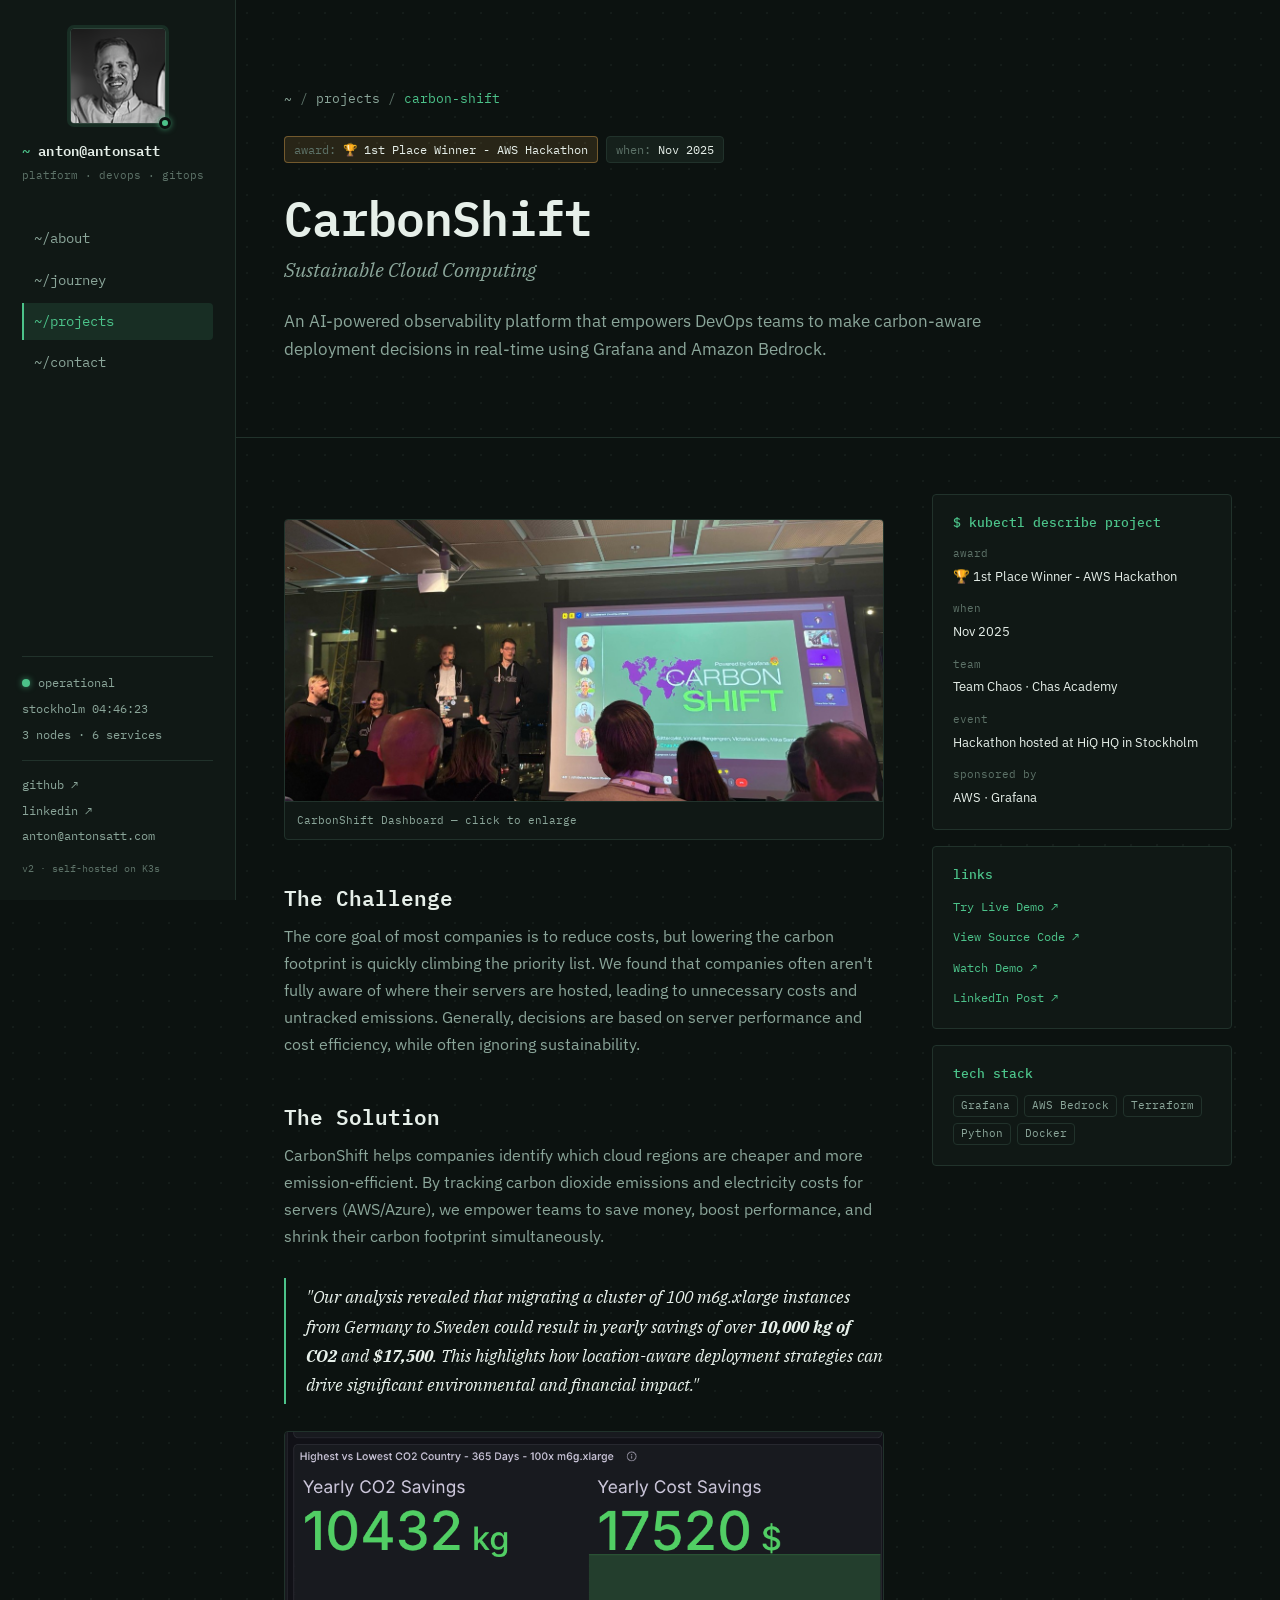
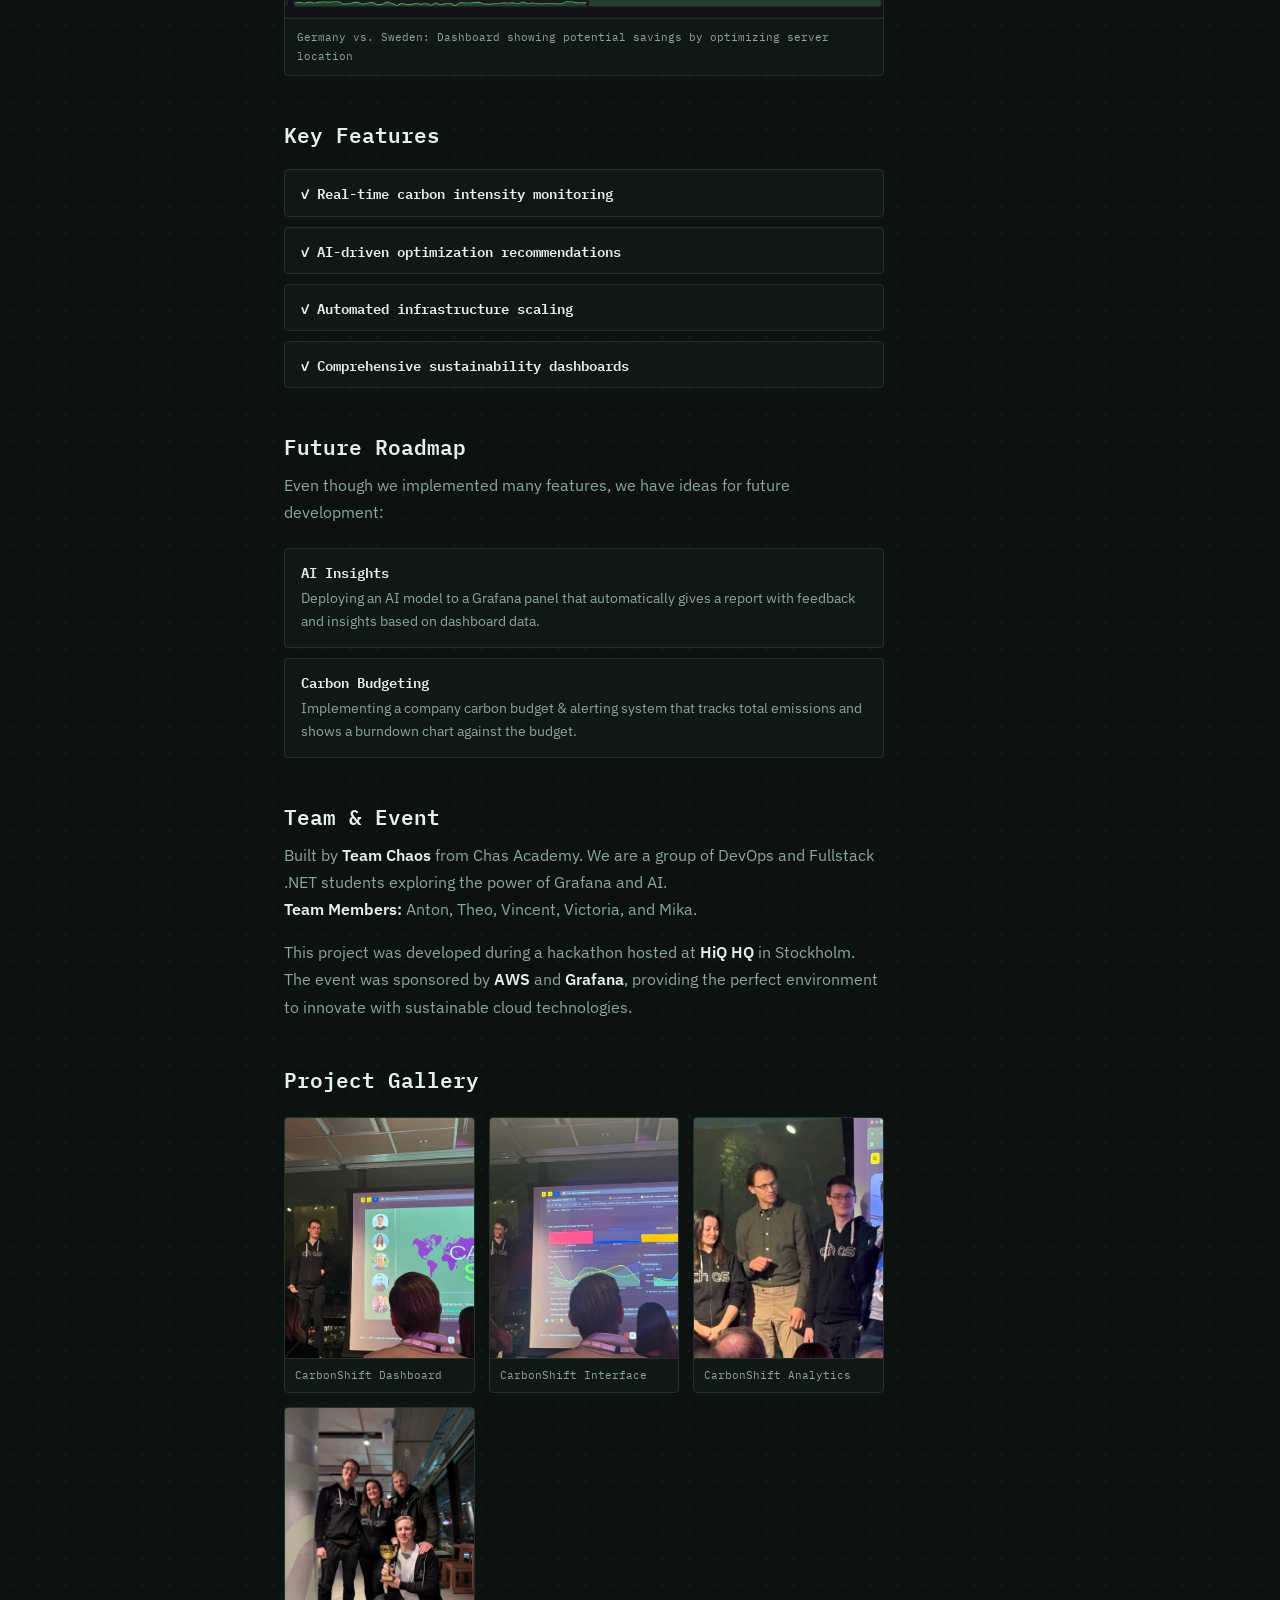
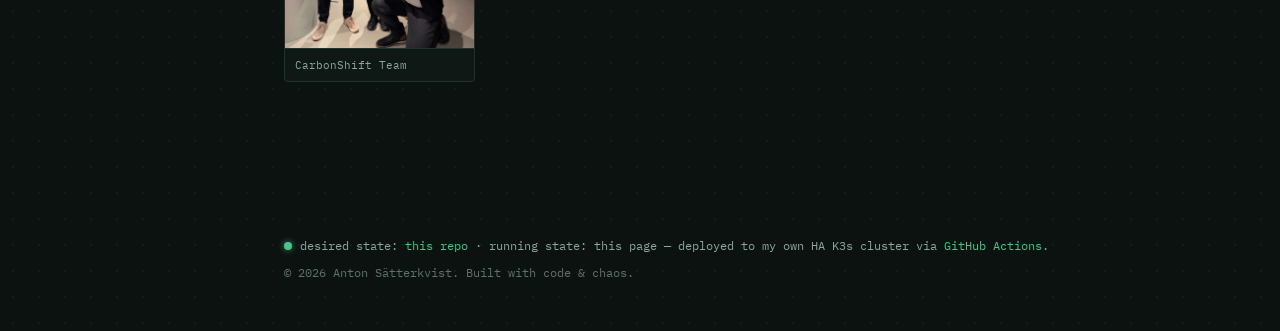
==== commit ffa3165b: "Polish rail avatar and balance Let's Connect section - New B&W portrait avatar at 96px with jade rin" ====
--- a/carbon-shift.html
+++ b/carbon-shift.html
@@ -19,7 +19,10 @@
 
     <!-- console rail (desktop) -->
     <aside class="rail">
-        <img class="rail-avatar" src="assets/me.png" alt="Anton Sätterkvist">
+        <span class="rail-avatar-wrap">
+            <img class="rail-avatar" src="assets/me-96.png" srcset="assets/me-96.png 1x, assets/me-192.png 2x" width="96" height="96" alt="Anton Sätterkvist">
+            <span class="rail-avatar-led" aria-hidden="true"></span>
+        </span>
         <a class="rail-brand" href="index.html"><span class="tilde">~</span> anton@antonsatt</a>
         <span class="rail-sub">platform · devops · gitops</span>
         <nav class="rail-nav" aria-label="Sections">
--- a/styles.css
+++ b/styles.css
@@ -149,13 +149,33 @@
   font-family: var(--mono);
 }
 
+.rail-avatar-wrap {
+  position: relative;
+  align-self: center;
+  margin: 0 auto 14px;
+  line-height: 0;
+}
+
 .rail-avatar {
-  width: 46px;
-  height: 46px;
-  border-radius: var(--radius);
-  border: 1px solid var(--line);
+  width: 96px;
+  height: 96px;
+  border-radius: var(--radius);
+  border: 1px solid var(--line-strong);
+  box-shadow: 0 0 0 3px var(--jade-dim);
   object-fit: cover;
-  margin-bottom: 14px;
+}
+
+.rail-avatar-led {
+  position: absolute;
+  right: -5px;
+  bottom: -5px;
+  width: 12px;
+  height: 12px;
+  border-radius: 50%;
+  background: var(--jade);
+  border: 3px solid var(--bg);
+  box-shadow: 0 0 6px rgba(76, 195, 138, 0.7);
+  animation: led-pulse 2.4s ease-in-out infinite;
 }
 
 .rail-brand {
@@ -1105,6 +1125,45 @@
   color: var(--ink);
 }
 
+.contact-probe {
+  margin-top: auto;
+  padding-top: 24px;
+  border-top: 1px solid var(--line);
+}
+
+.contact-probe .probe-cmd {
+  margin: 0;
+  font-family: var(--mono);
+  font-size: 0.8rem;
+  color: var(--jade);
+}
+
+.contact-probe .prompt {
+  color: var(--faint);
+  user-select: none;
+}
+
+.contact-probe dl {
+  margin: 12px 0 0;
+  font-family: var(--mono);
+  font-size: 0.78rem;
+  gap: 7px 18px;
+}
+
+.contact-probe dd {
+  color: var(--muted);
+}
+
+.contact-probe dd.probe-open {
+  color: var(--jade);
+}
+
+.contact-probe .led {
+  width: 7px;
+  height: 7px;
+  margin-right: 3px;
+}
+
 .contact-form {
   padding: 34px;
   background: var(--panel-2);
@@ -1668,6 +1727,10 @@
     border-bottom: 1px solid var(--line);
   }
 
+  .contact-probe {
+    margin-top: 26px;
+  }
+
   .section,
   .case-header,
   .case-body {
